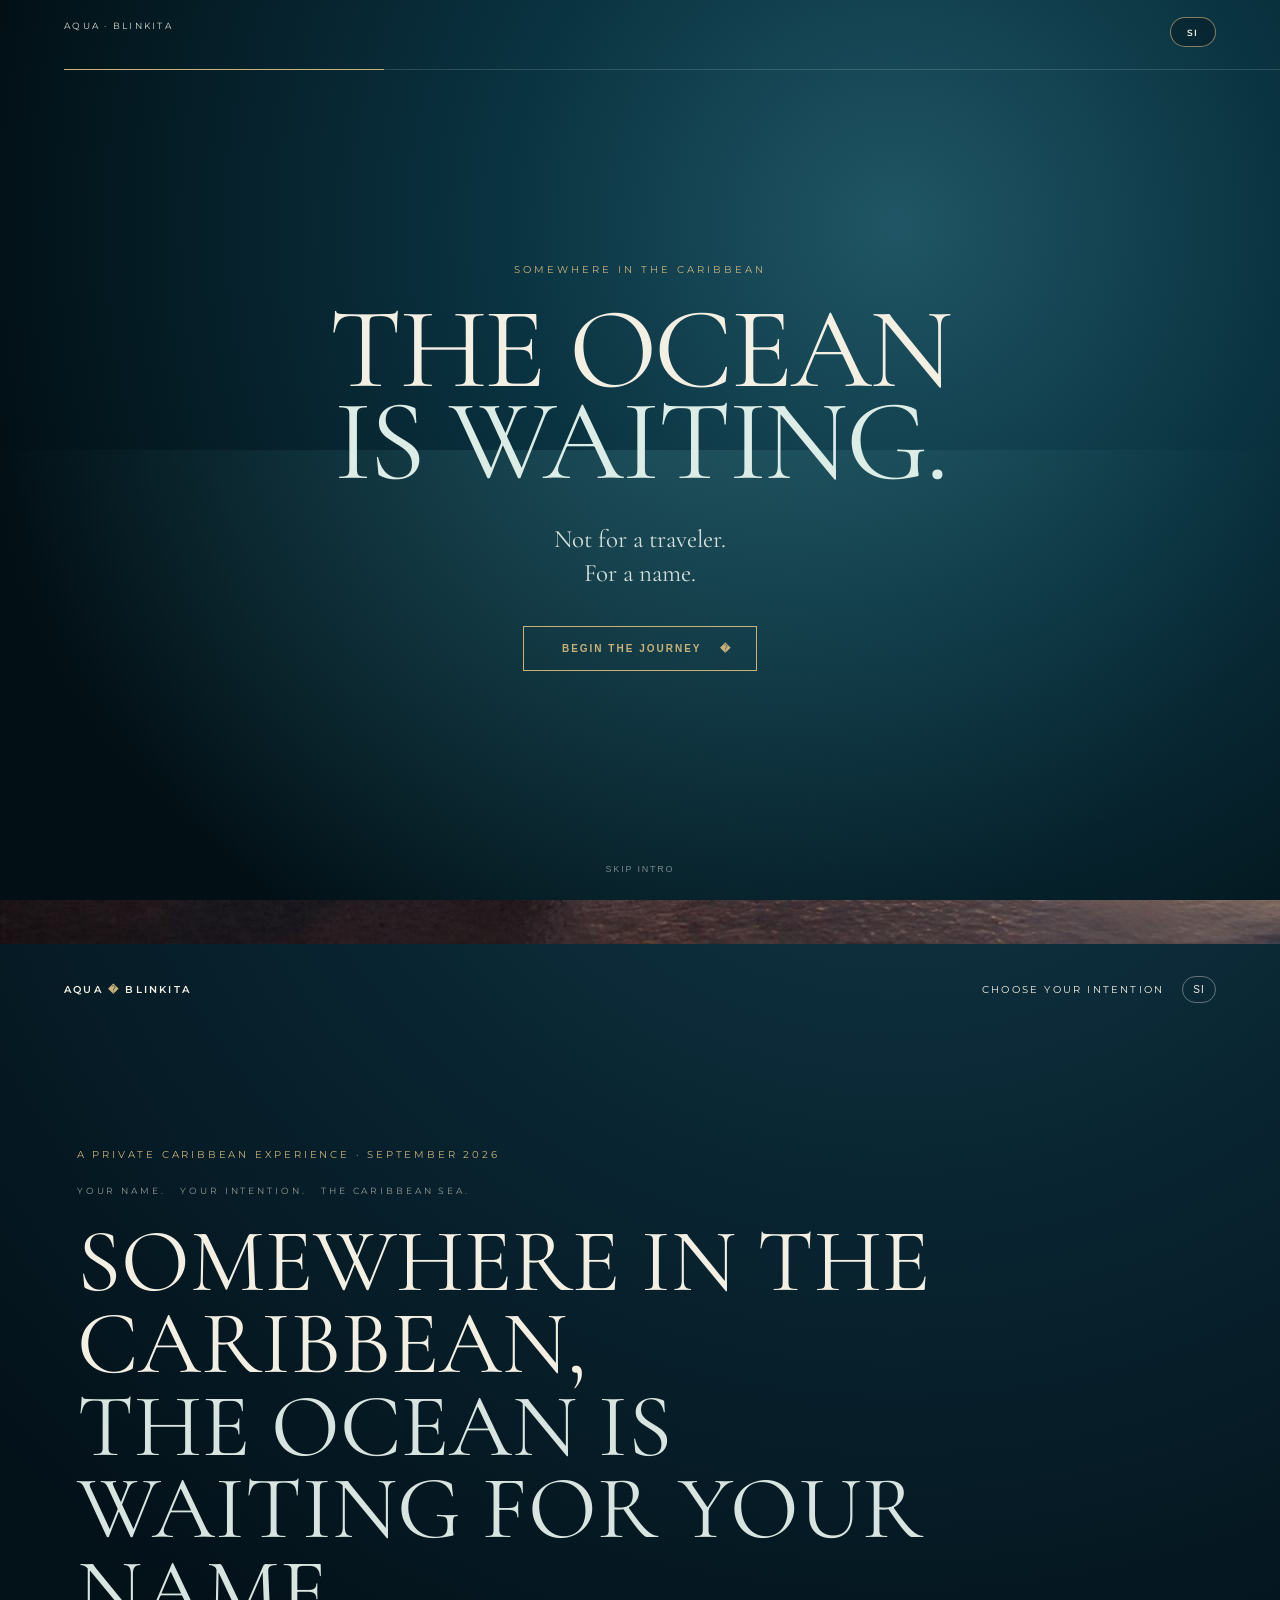
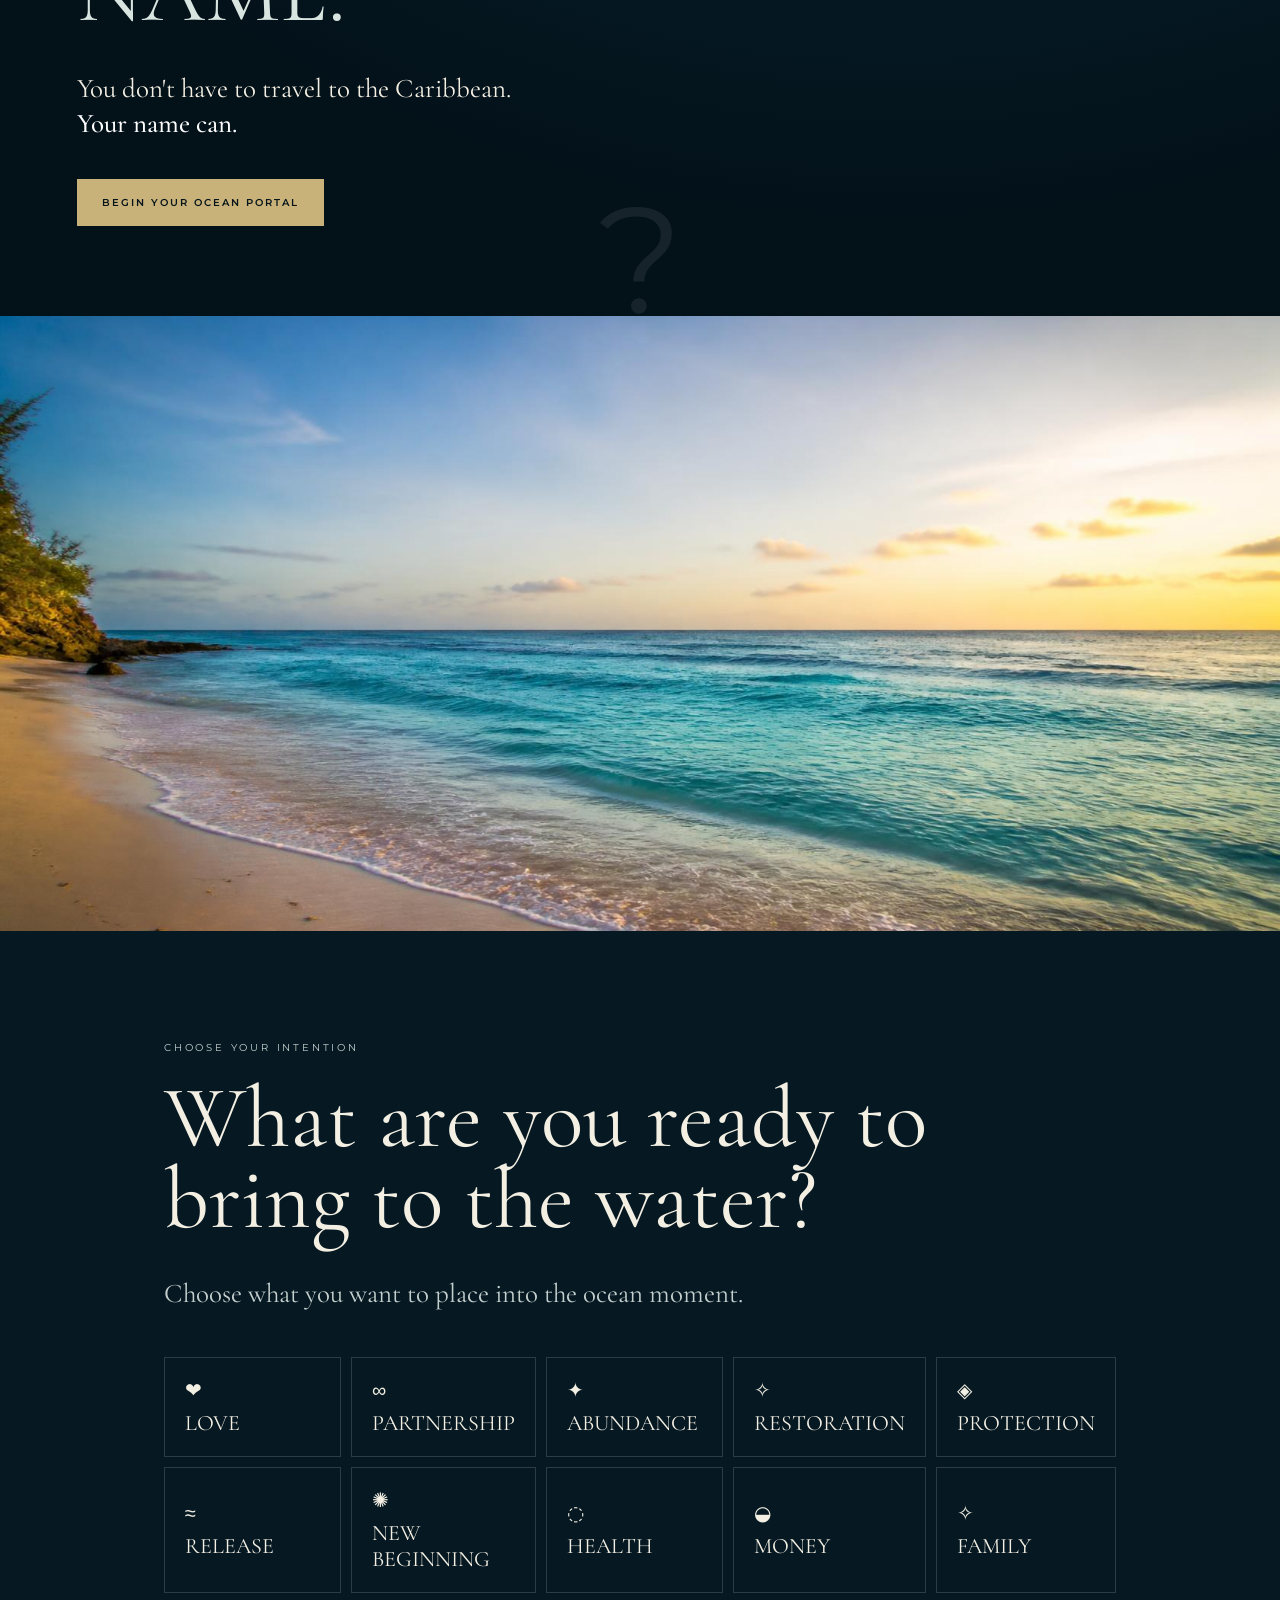
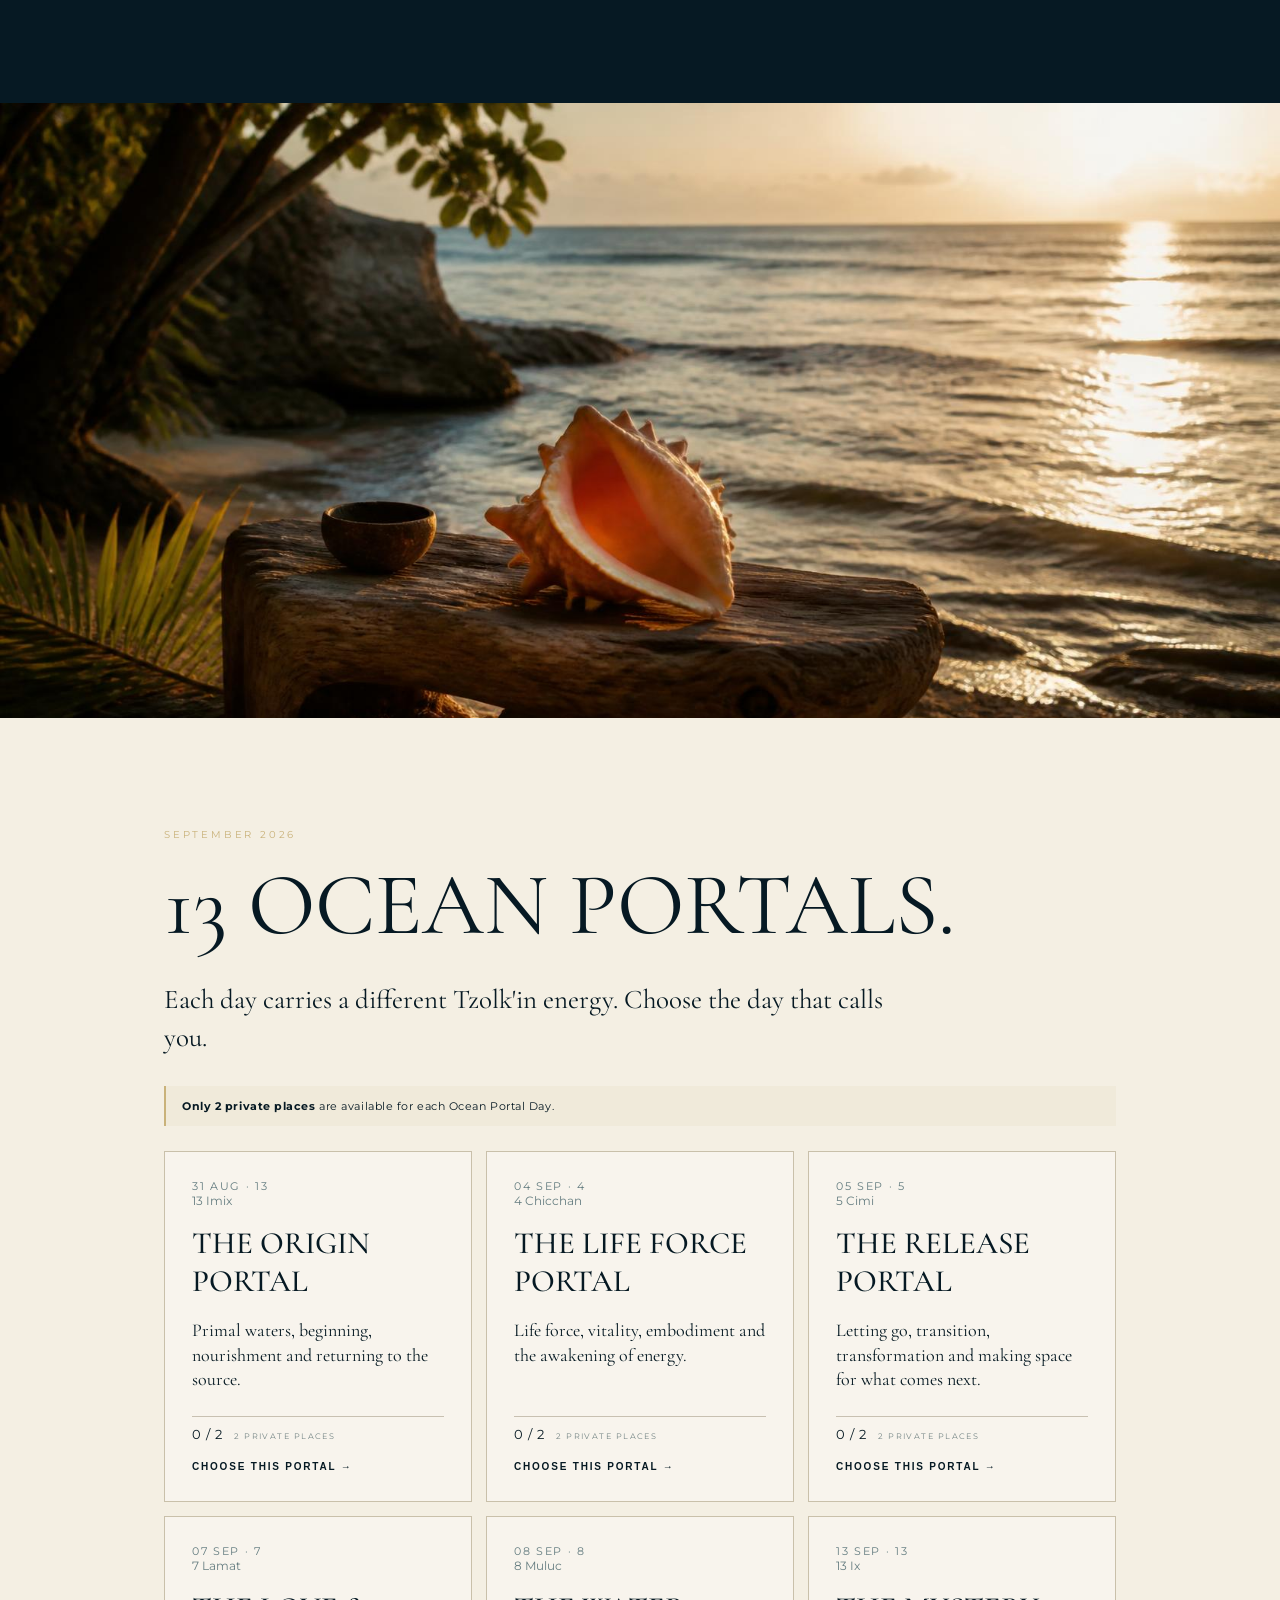
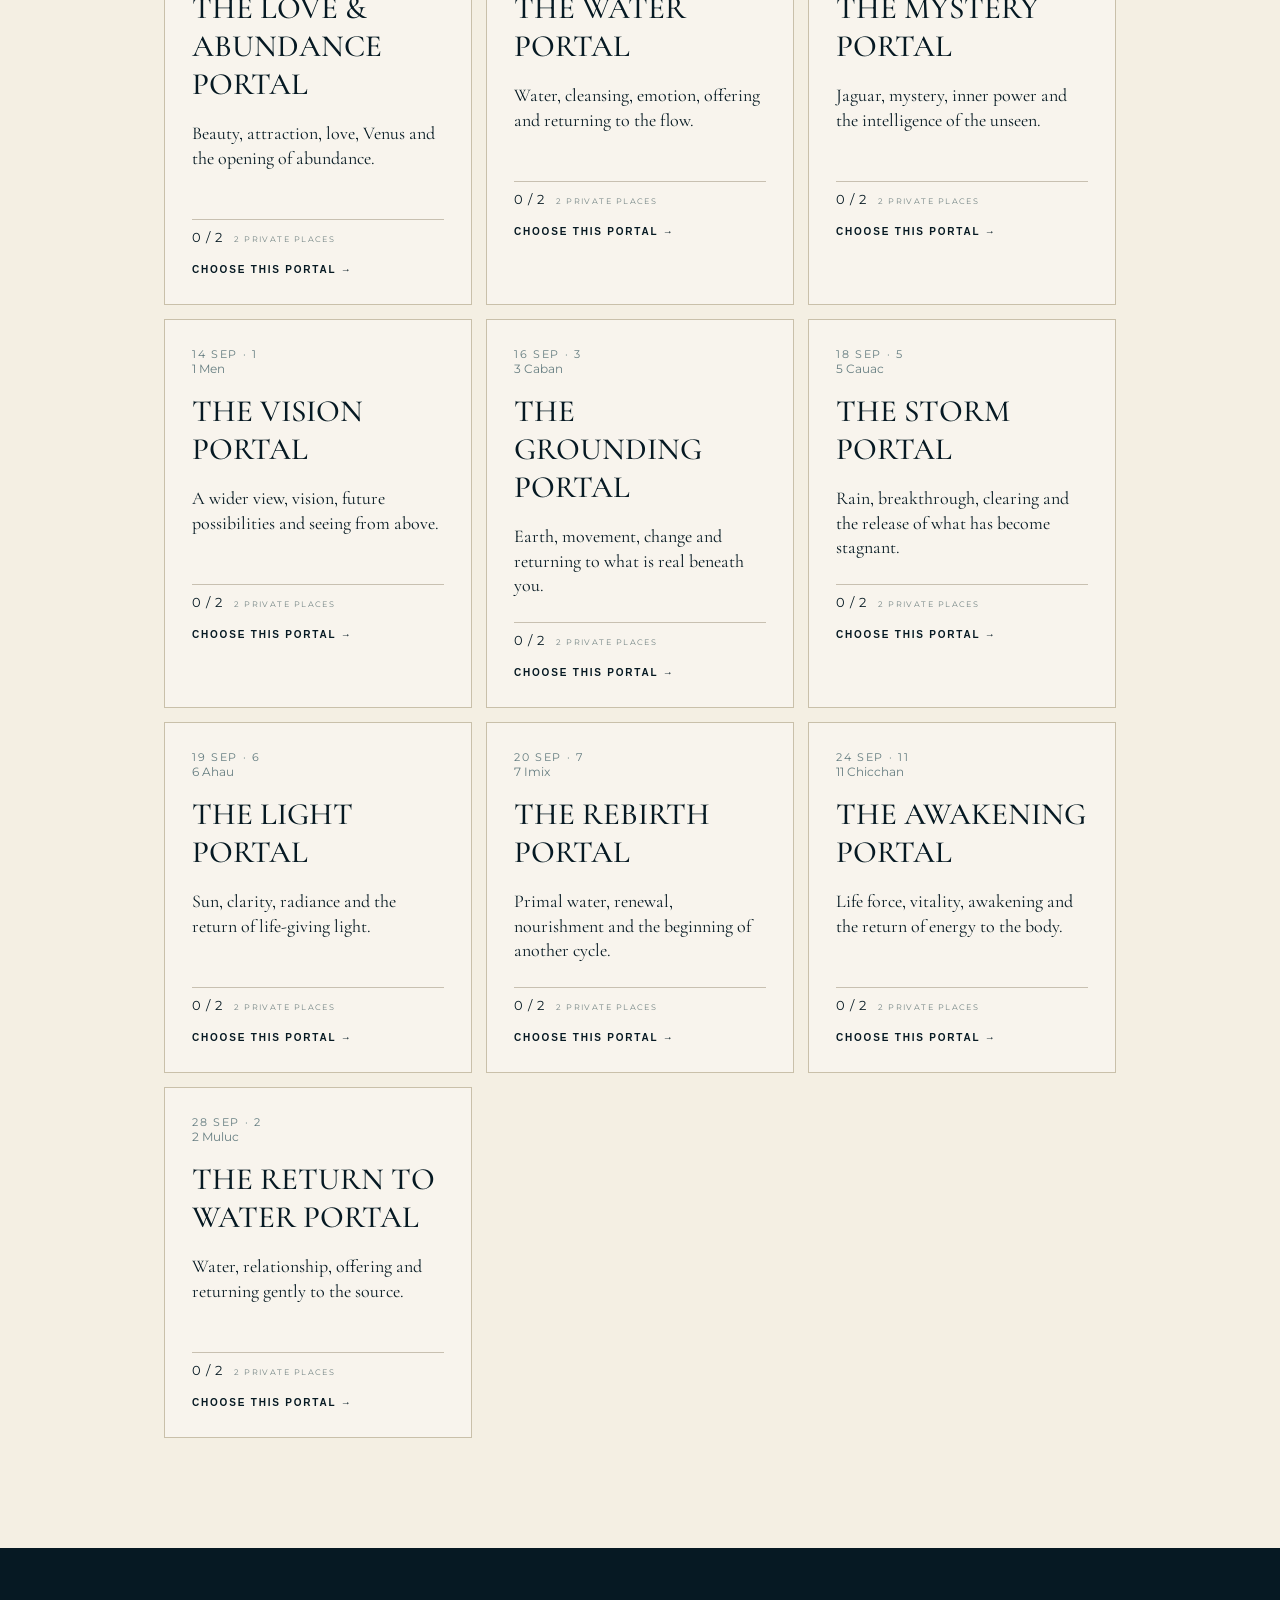
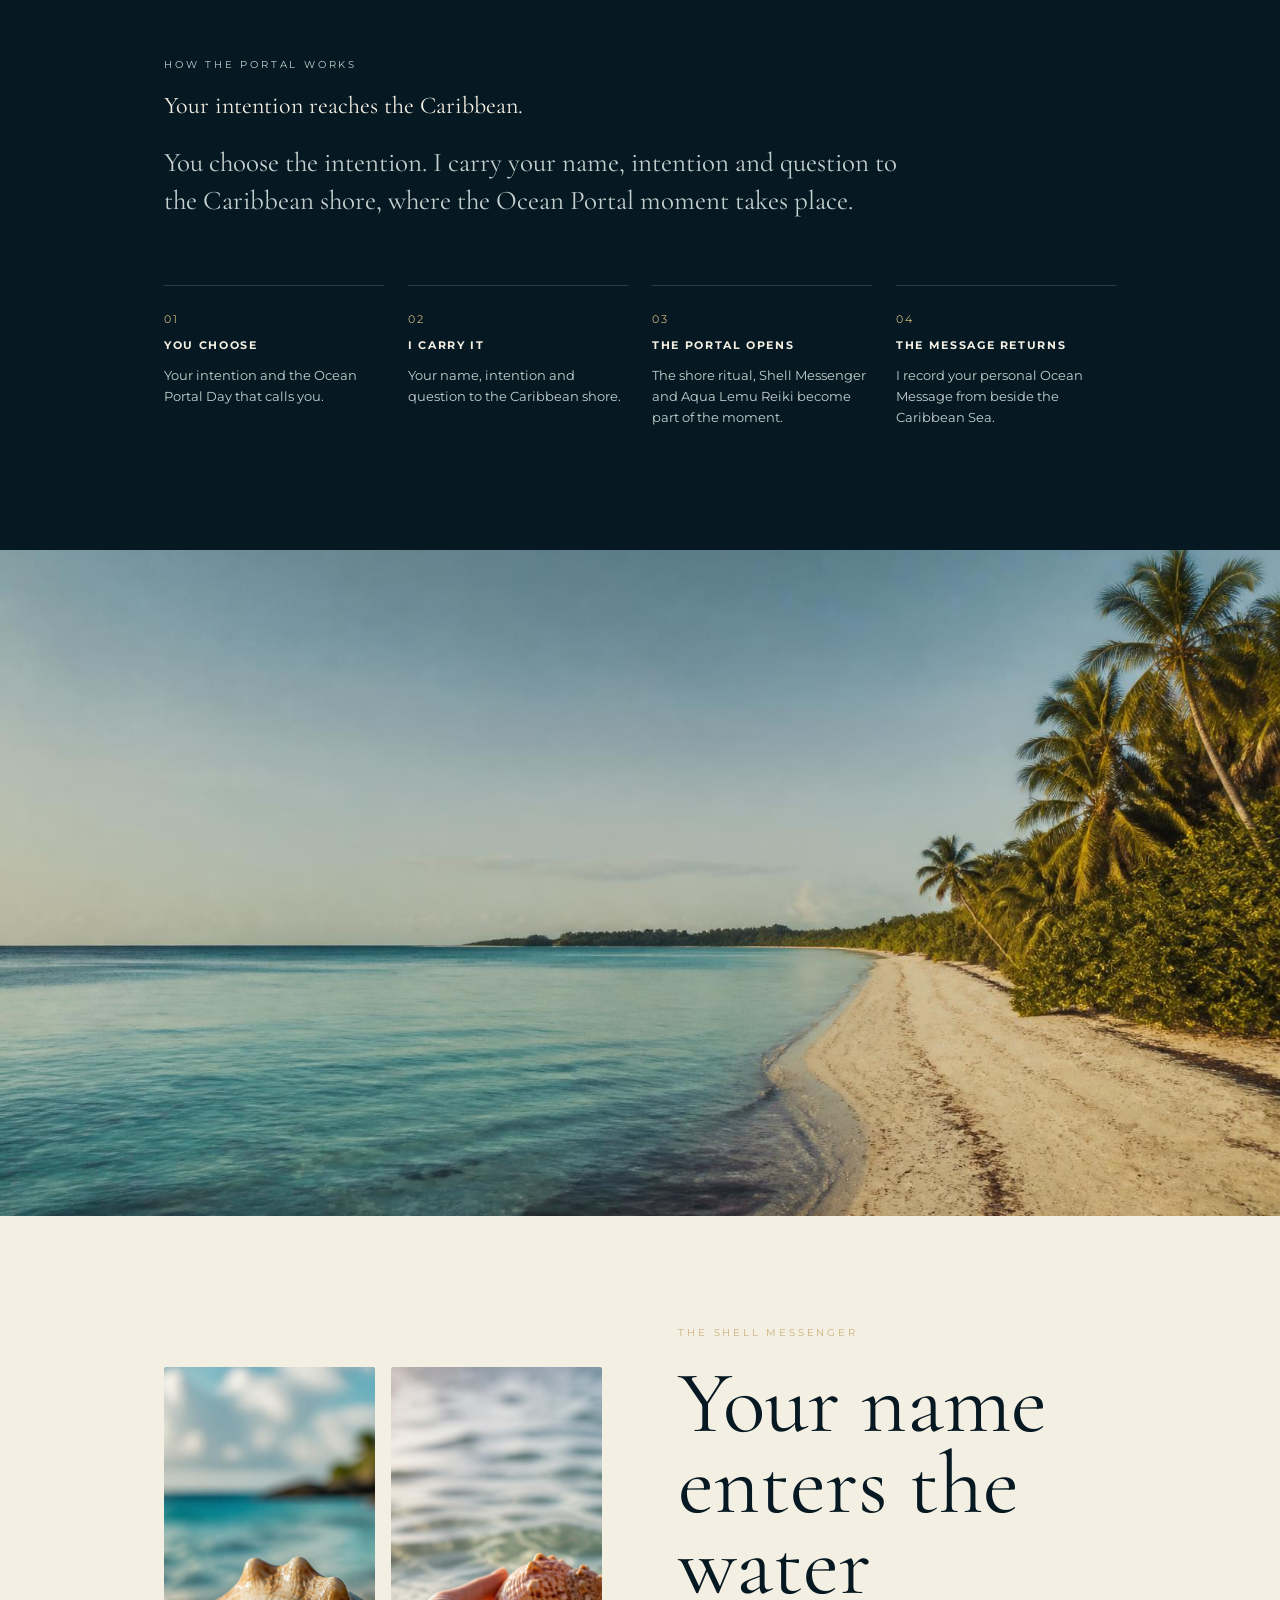
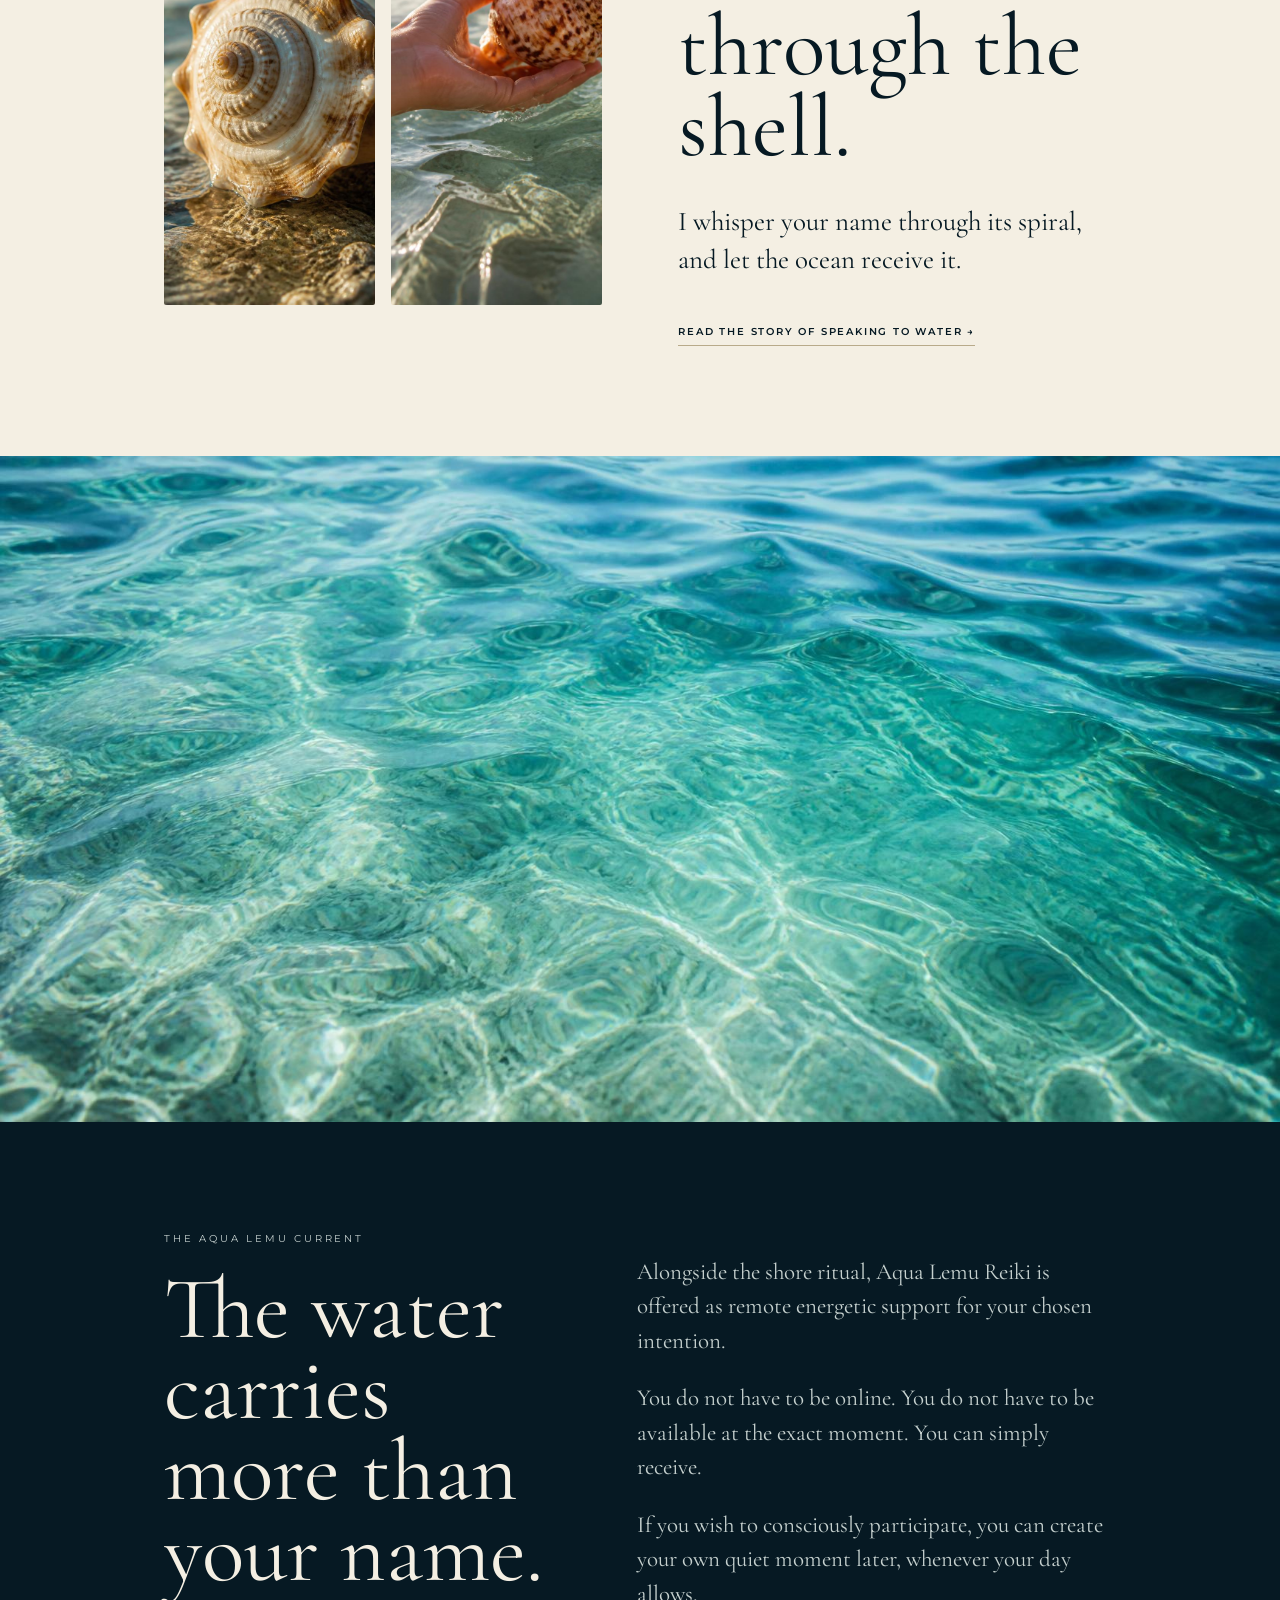
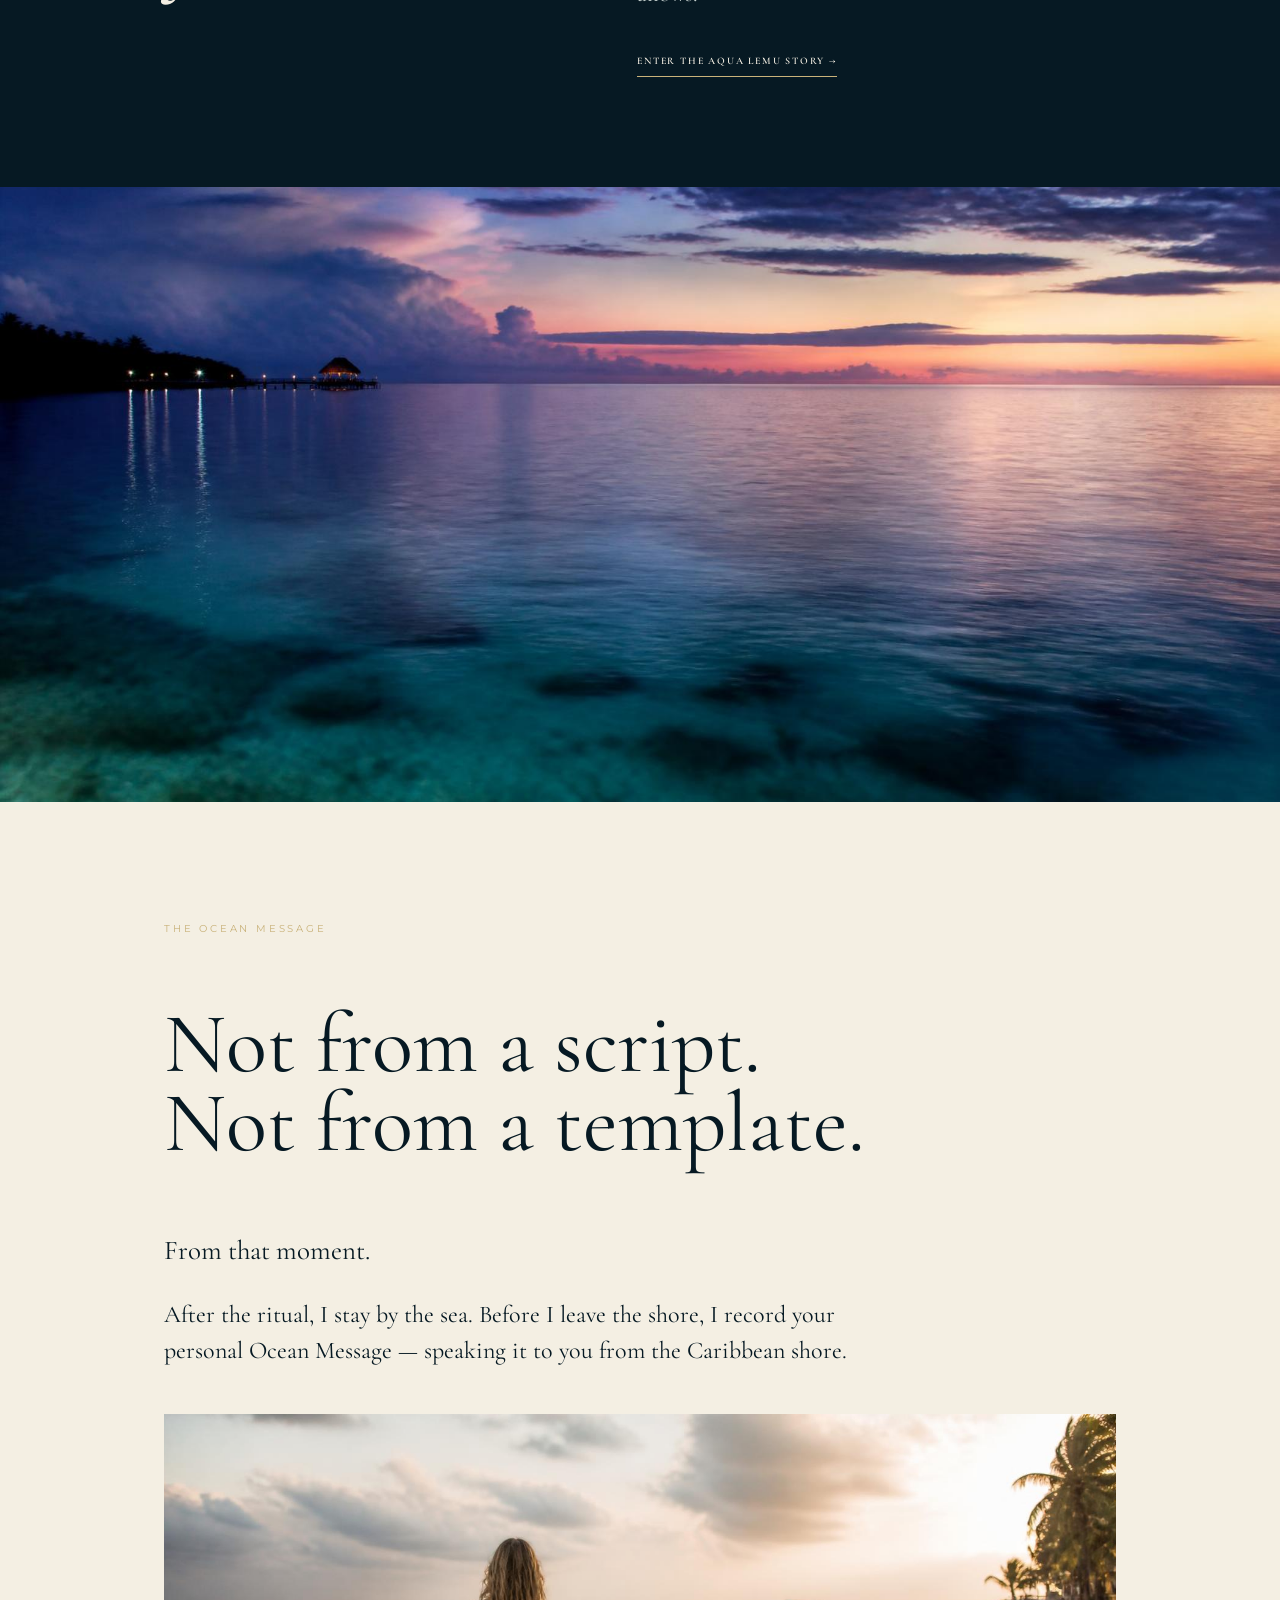
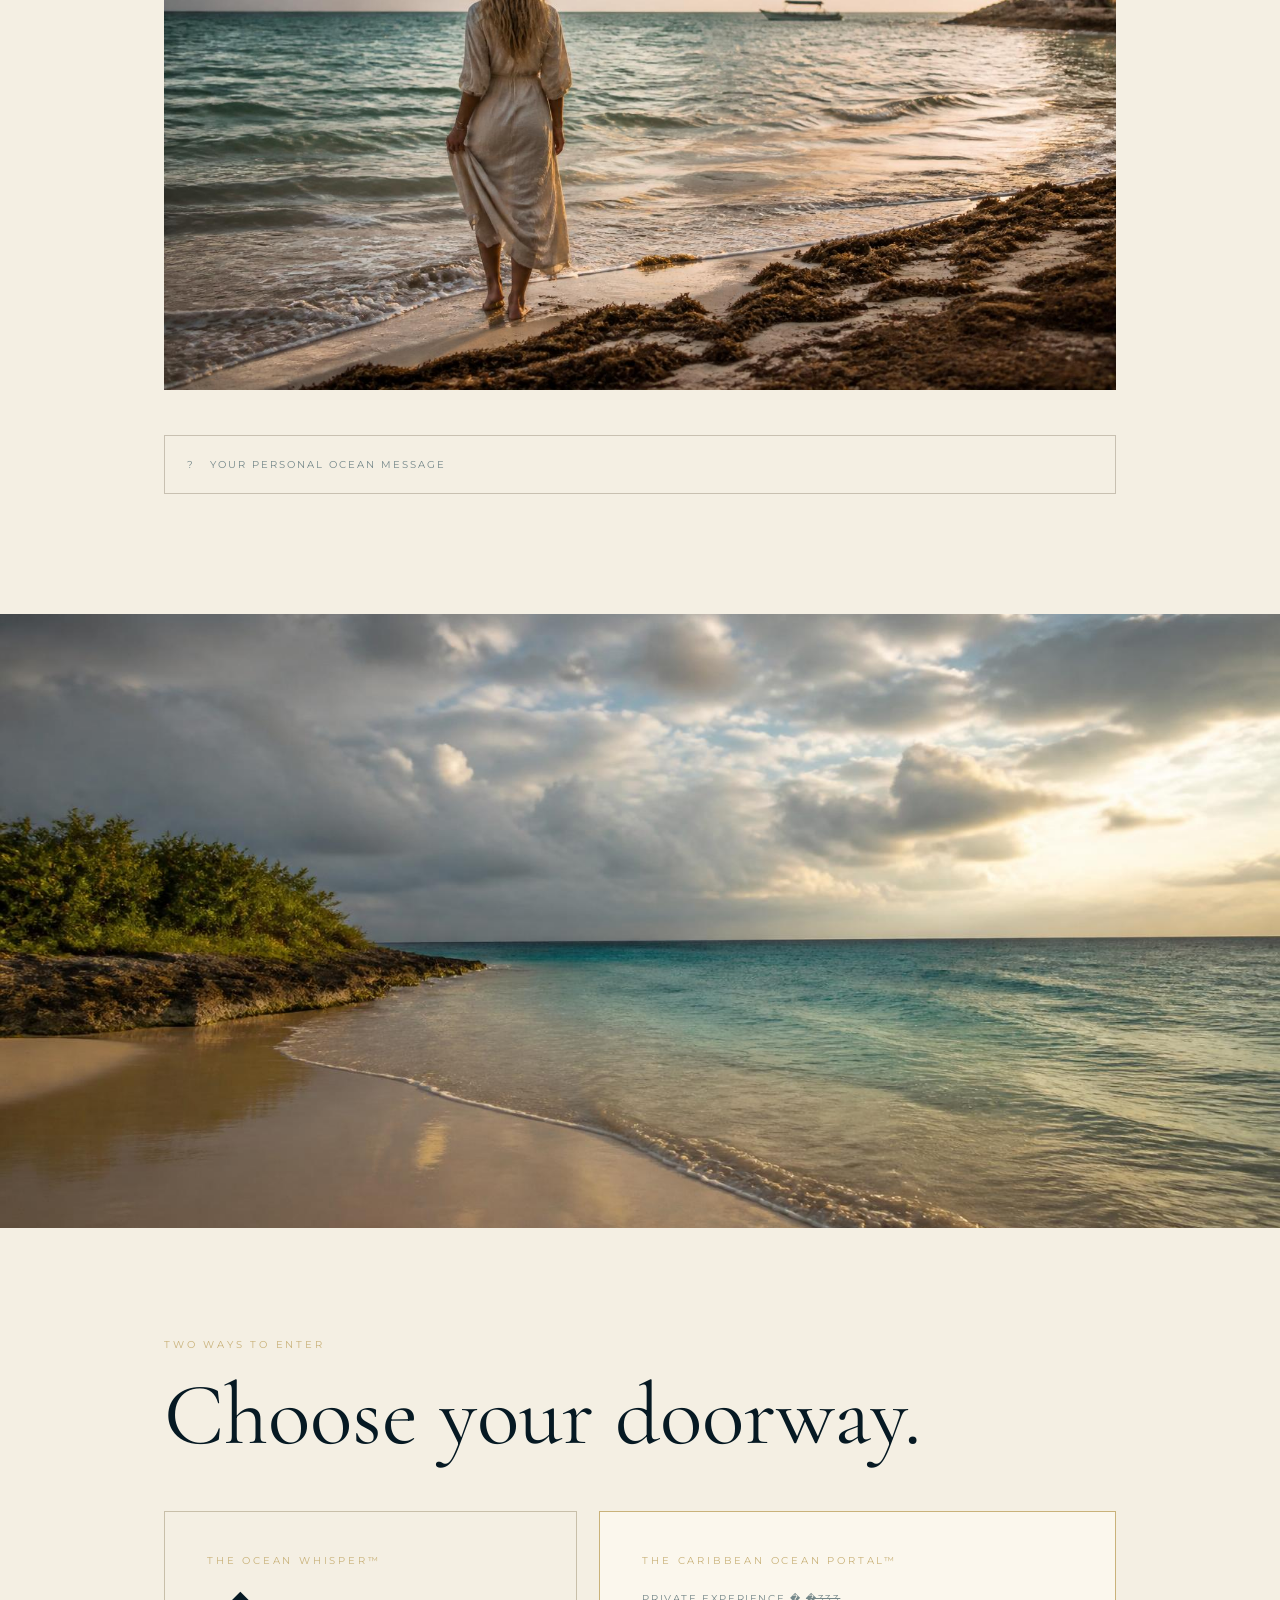
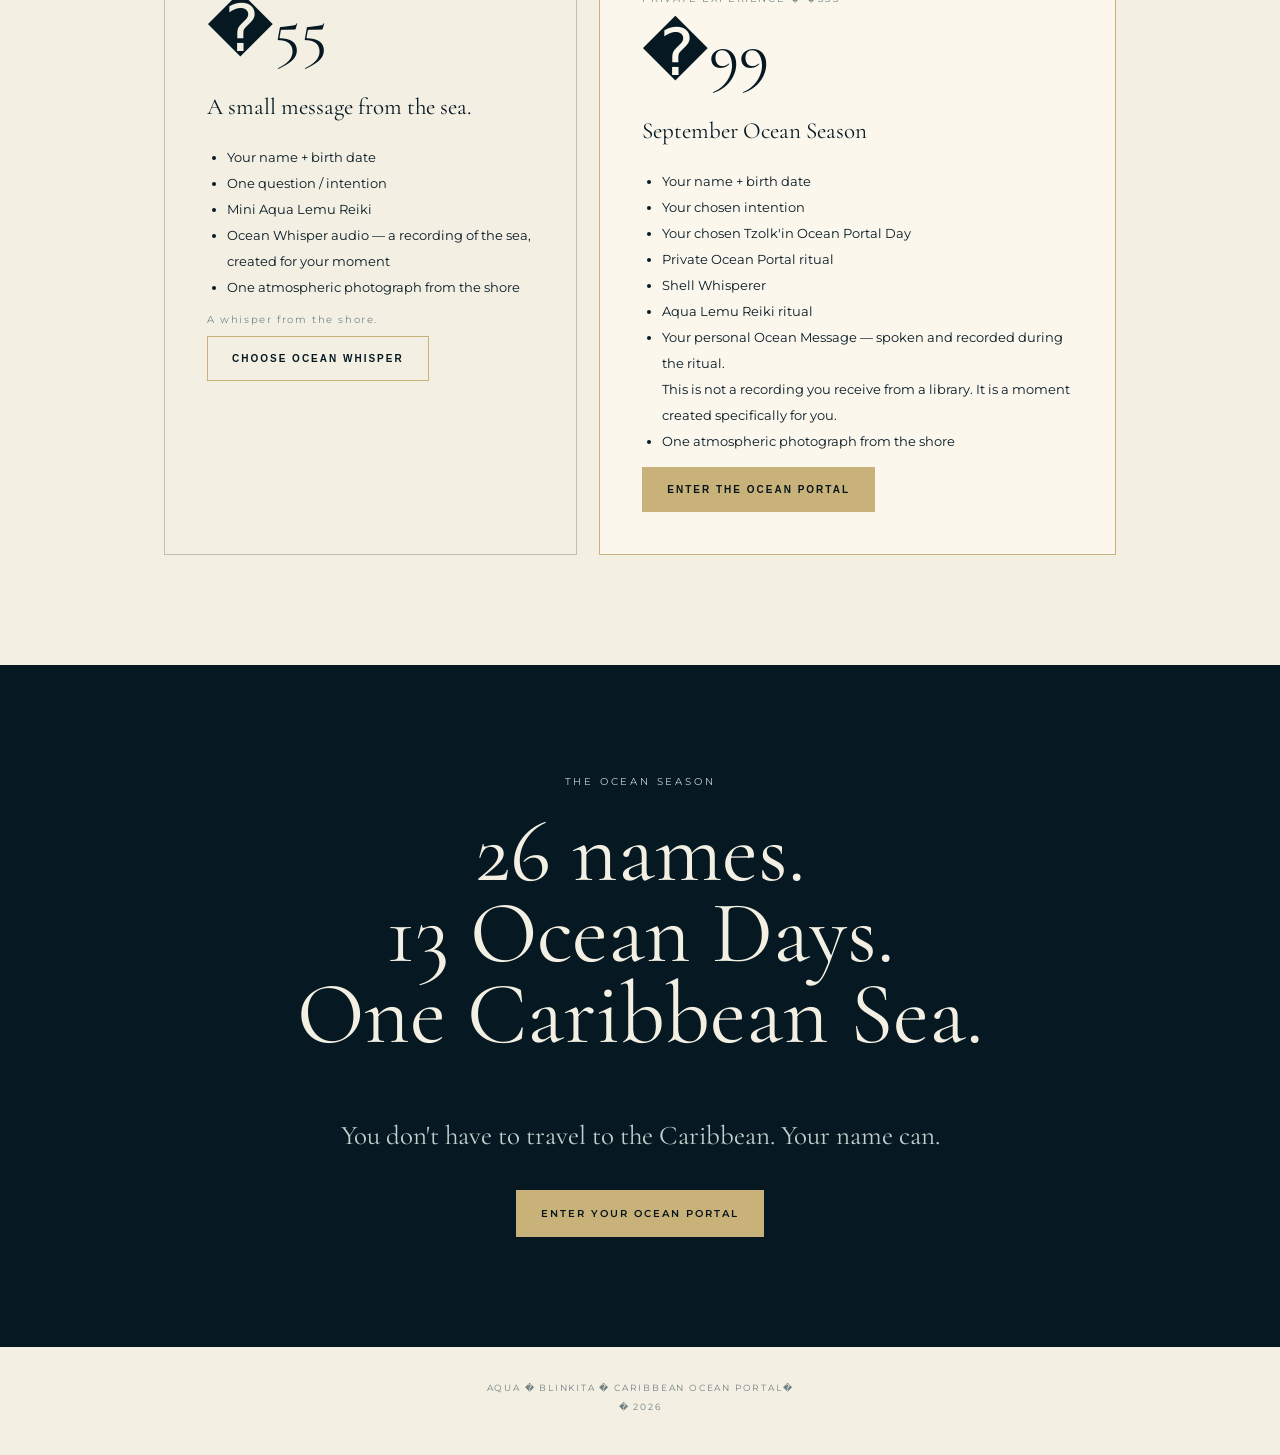
==== public/index.html @ 82232e55 "Fix Vercel static assets" ====
﻿<!doctype html>

<html lang="en">
<head>
<meta charset="utf-8">
<meta name="viewport" content="width=device-width,initial-scale=1">

<title>Caribbean Ocean Portal� � AQUA � BLINKITA</title>

<meta
name="description"
content="A private Caribbean Ocean Portal experience from the Caribbean shore."

>

<link rel="preconnect" href="https://fonts.googleapis.com">
<link rel="preconnect" href="https://fonts.gstatic.com" crossorigin>

<link
  href="https://fonts.googleapis.com/css2?family=Cormorant+Garamond:wght@400;500;600&family=Montserrat:wght@400;500;600&display=swap"
  rel="stylesheet"
>

<link rel="stylesheet" href="style.css">
</head>

<body>

<div class="noise"></div>

<!-- =========================================================
     4-SCREEN PORTAL THRESHOLD
========================================================= -->

<div
  id="threshold"
  class="threshold"
  aria-hidden="false"
>

  <div class="threshold-water"></div>

  <div class="threshold-top">


<span data-i18n="thresholdTop">
  AQUA � BLINKITA
</span>


  </div>

  <!-- LANGUAGE TOGGLE -->

<button
id="thresholdLangToggle"
class="threshold-lang-toggle"
type="button"
aria-label="Switch language"

>


SI


  </button>

  <!-- PROGRESS -->

  <div class="threshold-progress">
    <i></i>
  </div>

  <!-- THRESHOLD STAGE -->

  <main class="threshold-stage">


<!-- SCREEN 1 -->

<section
  class="threshold-slide active"
  data-slide="0"
>

  <p
    class="threshold-kicker"
    data-i18n="threshold1Kicker"
  >
    SOMEWHERE IN THE CARIBBEAN
  </p>

  <h1 data-i18n="threshold1Title">
    THE OCEAN<br>
    <em>IS WAITING.</em>
  </h1>

  <p data-i18n="threshold1Text">
    Not for a traveler.<br>
    For a name.
  </p>

  <button
    class="threshold-next"
    type="button"
  >
    <span data-i18n="threshold1Button">
      BEGIN THE JOURNEY
    </span>

    <span aria-hidden="true">�</span>
  </button>

</section>


<!-- SCREEN 2 -->

<section
  class="threshold-slide"
  data-slide="1"
>

  <p
    class="threshold-kicker"
    data-i18n="threshold2Kicker"
  >
    THE FIRST KEY
  </p>

  <h1 data-i18n="threshold2Title">
    YOUR<br>
    <em>NAME.</em>
  </h1>

  <p data-i18n="threshold2Text">
    Something as simple as a name<br>
    can become a message carried to water.
  </p>

  <label class="threshold-name">

    <span data-i18n="thresholdNameLabel">
      YOUR NAME
    </span>

    <input
      id="thresholdName"
      type="text"
      autocomplete="name"
      placeholder="Enter your name"
      data-i18n-placeholder="thresholdNamePlaceholder"
    >

  </label>

  <button
    class="threshold-next"
    type="button"
  >

    <span data-i18n="threshold2Button">
      CARRY IT TO THE SEA
    </span>

    <span aria-hidden="true">�</span>

  </button>

</section>


<!-- SCREEN 3 -->

<section
  class="threshold-slide"
  data-slide="2"
>

  <p
    class="threshold-kicker"
    data-i18n="threshold3Kicker"
  >
    THE SECOND KEY
  </p>

  <h1 data-i18n="threshold3Title">
    A SHELL.<br>
    <em>A BREATH.</em>
  </h1>

  <p data-i18n="threshold3Text">
    I whisper your name through the spiral,<br>
    then let the Caribbean receive it.
  </p>

  <div
    class="threshold-shell"
    aria-hidden="true"
  >
    �
  </div>

  <button
    class="threshold-next"
    type="button"
  >

    <span data-i18n="threshold3Button">
      OPEN THE WATER
    </span>

    <span aria-hidden="true">�</span>

  </button>

</section>


<!-- SCREEN 4 -->

<section
  class="threshold-slide"
  data-slide="3"
>

  <p
    class="threshold-kicker"
    data-i18n="threshold4Kicker"
  >
    THE THRESHOLD
  </p>

  <h1 data-i18n="threshold4Title">
    WHAT HAPPENS<br>
    WHEN A NAME<br>
    <em>ENTERS THE OCEAN?</em>
  </h1>

  <p data-i18n="threshold4Text">
    The ritual begins in the Caribbean.<br>
    The water has no borders.
  </p>

  <button
    id="enterPortal"
    class="threshold-enter"
    type="button"
  >

    <span data-i18n="threshold4Button">
      ENTER THE CARIBBEAN OCEAN PORTAL�
    </span>

  </button>

</section>


  </main>

  <!-- BACK -->

<button
id="thresholdBack"
class="threshold-back"
type="button"

>


<span data-i18n="thresholdBack">
  �� BACK
</span>


  </button>

  <!-- SKIP INTRO -->

  <div
    class="threshold-skip"
    style="
      position:absolute;
      left:0;
      right:0;
      bottom:24px;
      z-index:9999;
      pointer-events:auto;
      text-align:center;
    "
  >


<button
  id="skipThreshold"
  type="button"
  data-action="skip-intro"
  style="
    position:relative;
    z-index:10000;
    pointer-events:auto;
    cursor:pointer;
  "
>

  <span data-i18n="thresholdSkip">
    SKIP INTRO
  </span>

</button>


  </div>

</div>

<!-- =========================================================
     HERO
========================================================= -->

<header class="hero" id="home">

  <div class="hero-image">


<img
  src="images/0-final-atmospheric1.jpg"
  alt="Caribbean ocean shoreline"
>


  </div>

  <nav>


<div class="brand">
  AQUA <span>�</span> BLINKITA
</div>

<div class="nav-actions">

  <a
    href="#intention"
    data-i18n="navChoose"
  >
    CHOOSE YOUR INTENTION
  </a>

  <button
    id="langToggle"
    class="lang-toggle"
    type="button"
    aria-label="Switch language"
  >
    SI
  </button>

</div>


  </nav>

  <div class="hero-inner">


<p
  class="eyebrow"
  data-i18n="heroEyebrow"
>
  A PRIVATE CARIBBEAN EXPERIENCE � SEPTEMBER 2026
</p>

<p
  class="micro-intro"
  data-i18n="heroMicro"
>
  YOUR NAME. &nbsp; YOUR INTENTION. &nbsp; THE CARIBBEAN SEA.
</p>

<h1 data-i18n="heroTitle">
  SOMEWHERE IN THE CARIBBEAN,
  <br>
  <em>THE OCEAN IS WAITING FOR YOUR NAME.</em>
</h1>

<p
  class="hero-sub"
  data-i18n="heroSub"
>
  You don't have to travel to the Caribbean.
  <br>
  <strong>Your name can.</strong>
</p>

<a
  class="button"
  href="#intention"
  data-i18n="heroButton"
>
  BEGIN YOUR OCEAN PORTAL
</a>


  </div>

  <div class="wave">?</div>

</header>

<!-- =========================================================
     CHOOSE INTENTION
========================================================= -->

<div class="section-image full-image">

<img
src="images/1-caribbeanshorline.jpg"
alt="Caribbean shoreline"

>

</div>

<section
  id="intention"
  class="choice section-dark"
>

  <div class="section-narrow">


<p
  class="eyebrow"
  data-i18n="intentionEyebrow"
>
  CHOOSE YOUR INTENTION
</p>

<h2 data-i18n="intentionTitle">
  What are you ready to bring to the water?
</h2>

<p
  class="lead"
  data-i18n="intentionLead"
>
  Choose what you want to place into the ocean moment.
</p>

<div
  class="intent-grid"
  id="intentGrid"
></div>

<div
  id="intentionConfirmation"
  class="intention-confirmation"
  hidden
></div>


  </div>

</section>

<!-- =========================================================
     OCEAN PORTAL DAYS
========================================================= -->

<div class="section-image full-image">

<img
src="images/2-caribbeanshorline.jpg"
alt="Caribbean shoreline"

>

</div>

<section
  id="portals"
  class="portals section-narrow"
>

  <p
    class="eyebrow"
    data-i18n="portalEyebrow"
  >
    SEPTEMBER 2026
  </p>

  <h2 data-i18n="portalTitle">
    13 OCEAN PORTALS.
  </h2>

  <p
    class="lead"
    data-i18n="portalLead"
  >
    Each day carries a different Tzolk'in energy.
    Choose the day that calls you.
  </p>

  <div class="capacity-note">


<strong data-i18n="capacityStrong">
  Only 2 private places
</strong>

<span data-i18n="capacityText">
  are available for each Ocean Portal Day.
</span>


  </div>

  <div
    id="portalGrid"
    class="portal-grid"
  ></div>

</section>

<!-- =========================================================
     HOW IT WORKS
========================================================= -->

<section class="experience section-dark">

  <div class="section-narrow">


<p
  class="eyebrow"
  data-i18n="howEyebrow"
>
  HOW THE PORTAL WORKS
</p>

<h2 data-i18n="howTitle">
  You stay where you are.
  I go to the Caribbean.
</h2>

<p
  class="lead"
  data-i18n="howLead"
>
  Your name, intention and question become part of a
  private moment beside the Caribbean Sea.
</p>

<div class="steps">

  <div>
    <span>01</span>

    <h3 data-i18n="step1Title">
      YOU CHOOSE
    </h3>

    <p data-i18n="step1Text">
      Your intention and the Ocean Portal Day that calls you.
    </p>
  </div>


  <div>
    <span>02</span>

    <h3 data-i18n="step2Title">
      I CARRY
    </h3>

    <p data-i18n="step2Text">
      Your name, intention and question to the Caribbean shore.
    </p>
  </div>


  <div>
    <span>03</span>

    <h3 data-i18n="step3Title">
      THE PORTAL OPENS
    </h3>

    <p data-i18n="step3Text">
      The shore ritual, Shell Messenger and Aqua Lemu Reiki
      become part of the moment.
    </p>
  </div>


  <div>
    <span>04</span>

    <h3 data-i18n="step4Title">
      THE MESSAGE RETURNS
    </h3>

    <p data-i18n="step4Text">
      I record your personal Ocean Message from the Caribbean shore.
    </p>
  </div>

</div>


  </div>

</section>

<!-- CINEMATIC TRANSITION -->

<div class="section-image cinematic-image">

<img
src="images/5-caribbean-shoreline.jpg"
alt="Caribbean shoreline"

>

</div>

<!-- =========================================================
     SHELL
========================================================= -->

<section class="shell section-narrow">

  <div class="shell-gallery">


<img
  src="images/3-shell-messenger.jpg"
  alt="Shell Messenger by the Caribbean sea"
>

<img
  src="images/4-hand-shell-water.jpg"
  alt="Shell held beside Caribbean water"
>


  </div>

  <div>


<p
  class="eyebrow"
  data-i18n="shellEyebrow"
>
  THE SHELL MESSENGER
</p>

<h2 data-i18n="shellTitle">
  Your name enters the water through the shell.
</h2>

<p
  class="lead"
  data-i18n="shellLead"
>
  I whisper your name through its spiral,
  and let the ocean receive it.
</p>

<a
  href="water.html"
  class="story-link"
  data-i18n="readWater"
>
  READ THE STORY OF SPEAKING TO WATER �
</a>


  </div>

</section>

<!-- WATER CLOSE-UP -->

<div class="section-image cinematic-image">

<img
src="images/6-water-close-up.jpg"
alt="Caribbean water close-up"

>

</div>

<!-- =========================================================
     AQUA LEMU
========================================================= -->



<section class="aqua-lemu section-dark">

  <div class="section-narrow aqua-layout">


<div>

  <p
    class="eyebrow"
    data-i18n="aquaEyebrow"
  >
    THE AQUA LEMU CURRENT
  </p>

  <h2 data-i18n="aquaTitle">
    The water carries more than your name.
  </h2>

</div>

<div class="prose">

  <p data-i18n="aquaText1">
    Alongside the shore ritual, Aqua Lemu Reiki is offered
    as remote energetic support for your chosen intention.
  </p>

  <p data-i18n="aquaText2">
    You do not have to be online. You do not have to be
    available at the exact moment. You can simply receive.
  </p>

  <p data-i18n="aquaText3">
    If you wish to consciously participate, you can create
    your own quiet moment later, whenever your day allows.
  </p>

  <a
    href="aqua-lemu.html"
    class="story-link light"
    data-i18n="readAqua"
  >
    ENTER THE AQUA LEMU STORY �
  </a>

</div>


  </div>

</section>

<!-- =========================================================
     MESSAGE
========================================================= -->

<!-- AQUA LEMU IMAGE -->

<div class="section-image full-image">

<img
src="images/7-aqua-lemu.jpg"
alt="Aqua Lemu by the Caribbean sea"
>

</div>
<section class="message section-narrow">

  <p
    class="eyebrow"
    data-i18n="messageEyebrow"
  >
    THE OCEAN MESSAGE
  </p>

  <h2 data-i18n="messageTitle">
    Not from a script.
    <br>
    Not from a template.
  </h2>

  <p
    class="lead"
    data-i18n="messageLead"
  >
    From that moment.
  </p>

  <p
    class="message-text"
    data-i18n="messageText"
  >
    After the ritual, I stay by the sea. Before I leave the shore,
    I record your personal Ocean Message � speaking it to you
    from the Caribbean shore.
  </p>

  <div class="message-image">


<img
  src="images/8-ocean-message.jpg"
  alt="Caribbean ocean message"
>


  </div>

  <div class="audio-placeholder">


? &nbsp;

<span data-i18n="audioLabel">
  YOUR PERSONAL OCEAN MESSAGE
</span>


  </div>

</section>

<!-- =========================================================
     OFFERS
========================================================= -->

<div class="section-image full-image">

<img
src="images/9-september-season.jpg"
alt="September Caribbean ocean season"

>

</div>

<section class="offers section-narrow">

  <p
    class="eyebrow"
    data-i18n="offersEyebrow"
  >
    TWO WAYS TO ENTER
  </p>

  <h2 data-i18n="offersTitle">
    Choose your doorway.
  </h2>

  <div class="offer-grid">


<!-- WHISPER -->

<article class="offer whisper">

  <p
    class="eyebrow"
    data-i18n="whisperEyebrow"
  >
    THE OCEAN WHISPER�
  </p>

  <h3>�55</h3>

  <p
    class="tag"
    data-i18n="whisperTag"
  >
    A small message from the sea.
  </p>

  <ul>

    <li data-i18n="whisper1">
      Your name + birth date
    </li>

    <li data-i18n="whisper2">
      One question / intention
    </li>

    <li data-i18n="whisper3">
      Mini Aqua Lemu Reiki
    </li>

    <li data-i18n="whisper4">
      Ocean Whisper audio
    </li>

    <li data-i18n="whisper5">
      One photograph from the shore
    </li>

  </ul>

  <p
    class="muted"
    data-i18n="whisperMuted"
  >
    A whisper from the shore.
  </p>

  <button
    class="button secondary"
    data-offer="whisper"
    type="button"
    data-i18n="whisperButton"
  >
    CHOOSE OCEAN WHISPER
  </button>

</article>


<!-- PORTAL -->

<article class="offer portal">

  <p
    class="eyebrow"
    data-i18n="portalOfferEyebrow"
  >
    THE CARIBBEAN OCEAN PORTAL�
  </p>

  <div
    class="regular"
    data-i18n="portalOfferRegularLabel"
  >
    PRIVATE EXPERIENCE � <s data-i18n="portalOfferRegularPrice">�333</s>
  </div>

  <h3>�99</h3>

  <p
    class="tag"
    data-i18n="portalOfferTag"
  >
    September Ocean Season
  </p>

  <ul>

    <li data-i18n="portal1">
      Your name + birth date
    </li>

    <li data-i18n="portal2">
      Your chosen intention
    </li>

    <li data-i18n="portal3">
      Your chosen Tzolk'in Ocean Portal Day
    </li>

    <li data-i18n="portal4">
      Private Ocean Portal ritual
    </li>

    <li data-i18n="portal5">
      Shell Messenger
    </li>

    <li data-i18n="portal6">
      Aqua Lemu Reiki ritual
    </li>

    <li data-i18n="portal7">
      Personal Ocean Message recorded beside the sea
    </li>

    <li data-i18n="portal8">
      Photograph from the shore
    </li>

  </ul>

  <button
    class="button"
    data-offer="portal"
    type="button"
    data-i18n="portalButton"
  >
    ENTER THE OCEAN PORTAL
  </button>

</article>


  </div>

</section>

<!-- =========================================================
     FINAL
========================================================= -->

<section class="final section-dark">

  <div class="section-narrow">


<p
  class="eyebrow"
  data-i18n="finalEyebrow"
>
  THE OCEAN SEASON
</p>

<h2 data-i18n="finalTitle">
  26 names.
  <br>
  13 Ocean Days.
  <br>
  One Caribbean Sea.
</h2>

<p
  class="lead"
  data-i18n="finalLead"
>
  You don't have to travel to the Caribbean.
  Your name can.
</p>

<a
  class="button"
  href="#intention"
  data-i18n="finalButton"
>
  ENTER YOUR OCEAN PORTAL
</a>


  </div>

</section>

<!-- =========================================================
     BOOKING MODAL
========================================================= -->

<div
  id="modal"
  class="modal"
  aria-hidden="true"
>

  <div class="modal-card">


<button
  class="close"
  id="close"
  type="button"
  aria-label="Close"
>
  �
</button>

<p
  class="eyebrow"
  data-i18n="entryEyebrow"
>
  YOUR OCEAN ENTRY
</p>

<h2 id="modalTitle">
  Caribbean Ocean Portal�
</h2>

<p id="modalIntro"></p>

<div
  id="selectedPortal"
  class="selected-portal"
  hidden
></div>

<form id="bookingForm">

  <label>

    <span data-i18n="nameLabel">
      Name
    </span>

    <input
      name="name"
      required
    >

  </label>


  <label>

    <span data-i18n="emailLabel">
      Email
    </span>

    <input
      type="email"
      name="email"
      required
    >

  </label>


  <label>

    <span data-i18n="birthLabel">
      Birth date
    </span>

    <input
      type="date"
      name="birthDate"
      required
    >

  </label>


  <label>

    <span data-i18n="intentionLabel">
      Intention
    </span>

    <select
      name="intention"
      id="intentionSelect"
      required
    ></select>

  </label>


  <label id="dayWrap">

    <span data-i18n="dayLabel">
      Ocean Portal Day
    </span>

    <select
      name="oceanDay"
      id="daySelect"
    ></select>

  </label>


  <label>

    <span data-i18n="questionLabel">
      Question / message
    </span>

    <textarea
      name="question"
      rows="4"
    ></textarea>

    <small
      class="question-hint"
      data-i18n="questionHint"
    >
      The more open and precise your question,
      the more space it creates for reflection and listening.
    </small>

  </label>


  <div class="payment-choice">

    <button
      class="button"
      type="submit"
      data-i18n="paypalButton"
    >
      CONTINUE TO PAYPAL
    </button>

    <button
      class="button secondary"
      type="button"
      id="bankButton"
      data-i18n="bankButton"
    >
      RESERVE BY BANK TRANSFER
    </button>

  </div>


  <div
    id="bankDetails"
    class="bank-details"
    hidden
  ></div>


  <p
    class="form-note"
    data-i18n="holdNote"
  >
    Your place is counted only when you confirm your reservation
    by clicking a payment or reservation button.
  </p>

</form>


  </div>

</div>

<!-- =========================================================
     FOOTER
========================================================= -->

<footer>

AQUA � BLINKITA � CARIBBEAN OCEAN PORTAL�

  <br>

<span>� 2026</span>

</footer>

<!-- =========================================================
     SCRIPTS
========================================================= -->

<script src="data/ocean-days.js"></script>

<script src="app.js"></script>

<!-- =========================================================
     THRESHOLD SAFETY HANDLER
========================================================= -->

<script>

(function(){

  function ready(){

    const threshold =
      document.getElementById('threshold');

    const skip =
      document.getElementById('skipThreshold');

    const language =
      document.getElementById('thresholdLangToggle');


    if(skip && threshold){

      skip.onclick = function(){

        threshold.classList.add('leaving');

        threshold.setAttribute(
          'aria-hidden',
          'true'
        );

        document.body.classList.remove(
          'portal-lock'
        );

        setTimeout(function(){

          threshold.style.display =
            'none';

        }, 850);

      };

    }


    if(language){

      language.setAttribute(
        'aria-label',
        'Switch between English and Slovenian'
      );

    }

  }


  if(
    document.readyState === 'loading'
  ){

    document.addEventListener(
      'DOMContentLoaded',
      ready,
      {
        once:true
      }
    );

  }else{

    ready();

  }

})();

</script>

</body>
</html>
---- public/style.css ----
:root{
  --navy:#061923;
  --deep:#031119;
  --ivory:#f4efe3;
  --muted:#b7c2c1;
  --gold:#c9b27a;
  --sea:#5ca5a8;
  --foam:#dcece6;
  --line:rgba(244,239,227,.16);
}

*{
  box-sizing:border-box;
}

html{
  scroll-behavior:smooth;
}

body{
  margin:0;
  background:var(--ivory);
  color:var(--navy);
  font-family:Montserrat,Arial,sans-serif;
}

body.portal-lock{
  overflow:hidden;
}

.noise{
  position:fixed;
  inset:0;
  pointer-events:none;
  opacity:.025;
  background-image:url("data:image/svg+xml,%3Csvg viewBox='0 0 120 120' xmlns='http://www.w3.org/2000/svg'%3E%3Cfilter id='n'%3E%3CfeTurbulence type='fractalNoise' baseFrequency='.8' numOctaves='4' stitchTiles='stitch'/%3E%3C/filter%3E%3Crect width='100%25' height='100%25' filter='url(%23n)'/%3E%3C/svg%3E");
}


/* =========================================================
   THRESHOLD
========================================================= */

.threshold{
  position:fixed;
  inset:0;
  z-index:100;
  background:
    radial-gradient(
      circle at 70% 25%,
      #205665 0,
      #0a3341 35%,
      #021016 82%
    );
  color:var(--ivory);
  overflow:hidden;
  transition:opacity .8s,transform .8s;
}

.threshold.leaving{
  opacity:0;
  transform:scale(1.035);
  pointer-events:none;
}

.threshold-water{
  position:absolute;
  inset:50% -10% -20%;
  background:
    radial-gradient(
      ellipse at 50% 0,
      rgba(92,165,168,.2),
      transparent 60%
    );
  animation:water 7s ease-in-out infinite;
}

.threshold-top{
  position:absolute;
  top:26px;
  left:5vw;
  right:5vw;

  display:flex;
  justify-content:space-between;
  align-items:center;

  padding-right:65px;

  font-size:9px;
  letter-spacing:.25em;
  color:#d8dcd4;

  z-index:110;
}

/* =========================================================
   THRESHOLD LANGUAGE TOGGLE
========================================================= */

.threshold-lang-toggle{
  position:absolute;
  top:20px;
  right:5vw;
  z-index:120;

  min-width:42px;
  padding:7px 11px;

  border:1px solid rgba(255,255,255,.35);
  border-radius:999px;

  background:rgba(3,17,25,.25);
  color:var(--ivory);

  font-family:Montserrat,Arial,sans-serif;
  font-size:9px;
  font-weight:600;
  letter-spacing:.14em;

  cursor:pointer;

  backdrop-filter:blur(8px);

  transition:
    background .25s ease,
    border-color .25s ease,
    transform .25s ease;
}

.threshold-lang-toggle:hover{
  background:rgba(201,178,122,.15);
  border-color:var(--gold);
  transform:translateY(-1px);
}

.threshold-lang-toggle:focus-visible{
  outline:1px solid var(--gold);
  outline-offset:3px;
}

.threshold-progress{
  position:absolute;
  top:58px;
  left:5vw;
  right:5vw;
  height:1px;
  background:rgba(255,255,255,.15);
}

.threshold-progress i{
  display:block;
  width:25%;
  height:100%;
  background:var(--gold);
  transition:.5s;
}

.threshold-stage{
  height:100%;
  display:grid;
  place-items:center;
  text-align:center;
  padding:80px 7vw;
}

.threshold-slide{
  display:none;
  max-width:900px;
  animation:rise .8s ease both;
}

.threshold-slide.active{
  display:block;
}

.threshold-kicker{
  font-size:10px;
  letter-spacing:.3em;
  color:var(--gold);
  margin-bottom:28px;
}

.threshold-slide h1{
  font:
    400 clamp(58px,9vw,125px)/.8
    "Cormorant Garamond",
    serif;
  margin:0;
  letter-spacing:-.02em;
}

.threshold-slide h1 em{
  font-style:normal;
  color:var(--foam);
}

.threshold-slide>p:not(.threshold-kicker){
  font:
    400 25px/1.35
    "Cormorant Garamond",
    serif;
  color:#d4dfdc;
  margin:35px 0;
}

.threshold-next,
.threshold-enter{
  border:1px solid var(--gold);
  background:transparent;
  color:var(--ivory);
  padding:16px 24px;
  font-size:10px;
  letter-spacing:.2em;
  font-weight:600;
  cursor:pointer;
}

.threshold-enter{
  background:var(--gold);
  color:#07151a;
}

.threshold-next span{
  color:var(--gold);
  padding-left:14px;
}

.threshold-name{
  display:block;
  max-width:370px;
  margin:0 auto 25px;
  text-align:left;
  font-size:9px;
  letter-spacing:.18em;
  color:var(--gold);
}

.threshold-name input{
  display:block;
  width:100%;
  margin-top:8px;
  padding:14px 2px;
  border:0;
  border-bottom:1px solid rgba(255,255,255,.4);
  background:transparent;
  color:white;
  font:22px "Cormorant Garamond",serif;
  outline:none;
}

.threshold-name input::placeholder{
  color:rgba(255,255,255,.4);
}

.threshold-shell{
  font:130px "Cormorant Garamond",serif;
  color:#b9cfc9;
  margin:-10px 0 15px;
  transform:rotate(-12deg);
  animation:float 4s ease-in-out infinite;
}

.threshold-back{
  position:absolute;
  bottom:28px;
  left:5vw;
  border:0;
  background:none;
  color:rgba(255,255,255,.65);
  font-size:9px;
  letter-spacing:.2em;
  cursor:pointer;
}

.threshold-skip{
  position:absolute;
  right:5vw;
  bottom:28px;
}

.threshold-skip button{
  border:0;
  background:none;
  color:rgba(255,255,255,.45);
  font-size:9px;
  letter-spacing:.2em;
  cursor:pointer;
}


/* =========================================================
   NAV / HERO
========================================================= */

.hero{
  min-height:94vh;
  background:
    radial-gradient(
      circle at 70% 30%,
      #173d4a 0,
      #092532 38%,
      #031119 78%
    );
  color:var(--ivory);
  position:relative;
  overflow:hidden;
}

nav{
  display:flex;
  justify-content:space-between;
  align-items:center;
  padding:28px 5vw;
  font-size:10px;
  letter-spacing:.22em;
}

nav a{
  color:var(--ivory);
  text-decoration:none;
}

.brand{
  font-weight:600;
}

.brand span{
  color:var(--gold);
}

.nav-actions{
  display:flex;
  align-items:center;
  gap:18px;
}

.lang-toggle{
  background:transparent;
  border:1px solid rgba(255,255,255,.35);
  color:inherit;
  padding:7px 10px;
  border-radius:999px;
  letter-spacing:.12em;
  font-size:10px;
  cursor:pointer;
}

.hero-inner{
  max-width:1050px;
  padding:13vh 6vw 10vh;
}

.eyebrow{
  font-size:10px;
  letter-spacing:.28em;
  text-transform:uppercase;
  color:var(--gold);
  margin:0 0 24px;
}

.micro-intro{
  font-size:9px;
  letter-spacing:.32em;
  color:rgba(244,239,227,.6);
  margin:0 0 25px;
}

.hero h1,
.section-narrow h2,
.message h2{
  font-family:"Cormorant Garamond",serif;
  font-weight:400;
  line-height:.92;
}

.hero h1{
  font-size:clamp(45px,7vw,92px);
  margin:0;
  max-width:1050px;
}

.hero h1 em{
  font-style:normal;
  color:#d7e4df;
}

.hero-sub{
  font-family:"Cormorant Garamond",serif;
  font-size:27px;
  line-height:1.3;
  margin:38px 0;
}

.hero-sub strong{
  color:#fff;
  font-weight:500;
}

.button{
  display:inline-block;
  border:1px solid var(--gold);
  background:var(--gold);
  color:#07151a;
  padding:16px 24px;
  font-size:10px;
  letter-spacing:.2em;
  text-decoration:none;
  font-weight:600;
  cursor:pointer;
}

.button.secondary{
  background:transparent;
  color:var(--navy);
}

.wave{
  position:absolute;
  bottom:-35px;
  left:0;
  right:0;
  text-align:center;
  font-size:150px;
  color:rgba(255,255,255,.08);
}


/* =========================================================
   GENERAL
========================================================= */

section{
  padding:110px 0;
}

.section-narrow{
  max-width:1080px;
  margin:auto;
  padding-left:5vw;
  padding-right:5vw;
}

.story h2,
.portals h2,
.offers h2,
.shell h2,
.final h2,
.choice h2,
.aqua-lemu h2{
  font-size:clamp(48px,7vw,88px);
  margin:0 0 35px;
}

.section-dark{
  background:var(--navy);
  color:var(--ivory);
}

.section-dark .lead,
.section-dark p{
  color:#c5d0ce;
}

.lead{
  font-family:"Cormorant Garamond",serif;
  font-size:27px;
  line-height:1.4;
  max-width:760px;
}


/* =========================================================
   INTENTIONS
========================================================= */

.intent-grid{
  display:grid;
  grid-template-columns:repeat(5,1fr);
  gap:10px;
  margin-top:45px;
}

.intent{
  border:1px solid var(--line);
  padding:20px;
  color:var(--ivory);
  background:none;
  text-align:left;
  cursor:pointer;
  min-height:100px;
  transition:.25s;
}

.intent:hover,
.intent.active{
  border-color:var(--gold);
  background:rgba(201,178,122,.08);
}

.intent-symbol{
  font-size:20px;
}

.intent strong{
  display:block;
  font-family:"Cormorant Garamond",serif;
  font-size:22px;
  font-weight:400;
  margin-top:8px;
}

.intention-confirmation{
  margin-top:28px;
  border-left:2px solid var(--gold);
  padding:14px 18px;
  color:var(--foam);
  font-family:"Cormorant Garamond",serif;
  font-size:22px;
}


/* =========================================================
   PORTALS
========================================================= */

.capacity-note{
  margin:30px 0 0;
  padding:13px 16px;
  border-left:2px solid var(--gold);
  background:rgba(201,178,122,.09);
  font-size:11px;
  letter-spacing:.05em;
}

.portal-grid{
  display:grid;
  grid-template-columns:repeat(3,1fr);
  gap:14px;
  margin-top:25px;
}

.portal-card{
  border:1px solid #c9c0aa;
  padding:27px;
  background:rgba(255,255,255,.35);
  transition:.25s;
  position:relative;
}

.portal-card:hover{
  transform:translateY(-3px);
  border-color:var(--gold);
}

.portal-card.full{
  opacity:.46;
  background:#e8e2d7;
}

.portal-card .date{
  font-size:11px;
  letter-spacing:.15em;
  color:#647c80;
}

.portal-card h3{
  font-family:"Cormorant Garamond",serif;
  font-size:31px;
  font-weight:500;
  margin:16px 0 7px;
}

.portal-card .kin{
  font-size:12px;
  color:#677e82;
}

.portal-card p{
  font-family:"Cormorant Garamond",serif;
  font-size:18px;
  line-height:1.35;
  min-height:78px;
}

.portal-card button{
  margin-top:10px;
  background:none;
  border:0;
  padding:0;
  color:var(--navy);
  font-size:10px;
  letter-spacing:.18em;
  font-weight:600;
  cursor:pointer;
}

.portal-card button:disabled{
  cursor:not-allowed;
  color:#7c8584;
}

.availability{
  margin-top:20px;
  padding:9px 0;
  border-top:1px solid #c8c0b1;
  font-size:13px;
  letter-spacing:.08em;
}

.availability span{
  font-size:8px;
  letter-spacing:.18em;
  color:#748485;
  margin-left:7px;
}

.availability.sold{
  color:#777;
}


/* =========================================================
   HOW IT WORKS
========================================================= */

.steps{
  display:grid;
  grid-template-columns:repeat(4,1fr);
  gap:24px;
  margin-top:65px;
}

.steps>div{
  border-top:1px solid var(--line);
  padding-top:22px;
}

.steps span{
  color:var(--gold);
  font-size:11px;
  letter-spacing:.2em;
}

.steps h3{
  font-size:11px;
  letter-spacing:.15em;
}

.steps p{
  line-height:1.6;
  font-size:13px;
}


/* =========================================================
   SHELL
========================================================= */

.shell{
  display:grid;
  grid-template-columns:1fr 1.4fr;
  gap:90px;
  align-items:center;
}

.shell-art{
  height:300px;
  border:1px solid #bfb6a3;
  border-radius:50% 45% 55% 48%;
  display:grid;
  place-items:center;
  font-family:"Cormorant Garamond",serif;
  font-size:130px;
  color:#a79b83;
  transform:rotate(-12deg);
}

.story-link{
  display:inline-block;
  margin-top:20px;
  color:var(--navy);
  text-decoration:none;
  font-size:10px;
  letter-spacing:.18em;
  font-weight:600;
  border-bottom:1px solid #b8aa8a;
  padding-bottom:7px;
}

.story-link.light{
  color:var(--ivory);
  border-color:var(--gold);
}


/* =========================================================
   AQUA LEMU
========================================================= */

.aqua-layout{
  display:grid;
  grid-template-columns:1fr 1.25fr;
  gap:90px;
  align-items:start;
}

.aqua-lemu .prose{
  max-width:670px;
  font-family:"Cormorant Garamond",serif;
  font-size:23px;
  line-height:1.5;
}


/* =========================================================
   MESSAGE
========================================================= */

.message{
  padding-top:120px;
  padding-bottom:120px;
}

.message h2{
  font-size:clamp(50px,7vw,85px);
}

.message-text{
  max-width:700px;
  font-family:"Cormorant Garamond",serif;
  font-size:24px;
  line-height:1.5;
}

.audio-placeholder{
  margin-top:45px;
  border:1px solid #c8c0b1;
  padding:22px;
  color:#75888a;
  font-size:10px;
  letter-spacing:.2em;
}


/* =========================================================
   OFFERS
========================================================= */

.offer-grid{
  display:grid;
  grid-template-columns:1fr 1.25fr;
  gap:22px;
  margin-top:55px;
}

.offer{
  border:1px solid #c8bfa9;
  padding:42px;
}

.offer.portal{
  border-color:var(--gold);
  background:#fbf7ed;
}

.offer h3{
  font-family:"Cormorant Garamond",serif;
  font-size:65px;
  font-weight:400;
  margin:10px 0;
}

.offer .tag{
  font-family:"Cormorant Garamond",serif;
  font-size:23px;
}

.offer ul{
  padding-left:20px;
  line-height:2;
  font-size:13px;
}

.offer .muted,
.regular{
  font-size:10px;
  letter-spacing:.16em;
  color:#75888a;
}

.regular{
  margin-top:25px;
}


/* =========================================================
   FINAL
========================================================= */

.final{
  text-align:center;
}

.final .section-narrow{
  display:flex;
  flex-direction:column;
  align-items:center;
}

.final h2{
  max-width:800px;
}

.final .lead{
  margin-bottom:35px;
}


/* =========================================================
   MODAL
========================================================= */

.modal{
  display:none;
  position:fixed;
  inset:0;
  background:rgba(1,10,15,.78);
  backdrop-filter:blur(7px);
  z-index:200;
  align-items:center;
  justify-content:center;
  padding:20px;
}

.modal.open{
  display:flex;
}

.modal-card{
  position:relative;
  background:var(--ivory);
  max-width:570px;
  width:100%;
  max-height:92vh;
  overflow:auto;
  padding:42px;
}

.modal-card h2{
  font-family:"Cormorant Garamond",serif;
  font-size:46px;
  font-weight:400;
  margin:0 0 12px;
}

.close{
  position:absolute;
  right:18px;
  top:14px;
  border:0;
  background:none;
  font-size:30px;
  cursor:pointer;
}

.modal label{
  display:block;
  font-size:10px;
  letter-spacing:.12em;
  text-transform:uppercase;
  margin:17px 0;
}

.modal input,
.modal select,
.modal textarea{
  display:block;
  width:100%;
  margin-top:8px;
  padding:13px;
  border:1px solid #c8c0b1;
  background:#fffaf0;
  font:inherit;
}

.modal textarea{
  resize:vertical;
}

.question-hint{
  display:block;
  margin-top:8px;
  color:#7c8888;
  font-size:9px;
  line-height:1.5;
  letter-spacing:0;
  text-transform:none;
}

.modal .button{
  width:100%;
  margin-top:10px;
}

.selected-portal{
  border:1px solid #c9b27a;
  padding:12px;
  margin:18px 0;
  font-size:11px;
  line-height:1.6;
  background:#fbf7ed;
}

.form-note{
  font-size:10px;
  color:#7c8888;
  line-height:1.5;
}

.payment-choice{
  display:grid;
  gap:10px;
  margin-top:8px;
}

.bank-details{
  white-space:pre-line;
  border:1px solid #c8c0b1;
  padding:18px;
  margin-top:12px;
  line-height:1.7;
  font-size:13px;
  background:#fffaf0;
}


/* =========================================================
   FOOTER
========================================================= */

footer{
  text-align:center;
  padding:35px;
  font-size:9px;
  letter-spacing:.2em;
  color:#718184;
}

footer span{
  line-height:3;
}


/* =========================================================
   ANIMATIONS
========================================================= */

@keyframes rise{
  from{
    opacity:0;
    transform:translateY(18px);
  }

  to{
    opacity:1;
    transform:none;
  }
}

@keyframes float{
  0%,100%{
    transform:rotate(-12deg) translateY(0);
  }

  50%{
    transform:rotate(-9deg) translateY(-12px);
  }
}

@keyframes water{
  0%,100%{
    transform:scale(1);
  }

  50%{
    transform:scale(1.08);
  }
}


/* =========================================================
   MOBILE
========================================================= */

@media(max-width:760px){

  section{
    padding:75px 0;
  }

  .steps,
  .offer-grid,
  .shell,
  .aqua-layout{
    grid-template-columns:1fr;
  }

  .steps{
    gap:35px;
  }

  .portal-grid{
    grid-template-columns:1fr;
  }

  .intent-grid{
    grid-template-columns:repeat(2,1fr);
  }

  nav a{
    display:none;
  }

  .hero-inner{
    padding-top:12vh;
  }

  .hero h1{
    font-size:49px;
  }

  .prose{
    font-size:22px;
  }

  .shell-art{
    height:220px;
  }

  .modal-card{
    padding:30px 22px;
  }

  .threshold-slide h1{
    font-size:58px;
  }

  .threshold-slide>p:not(.threshold-kicker){
    font-size:21px;
  }

  .threshold-top{
    top:20px;
  }

  .threshold-progress{
    top:48px;
  }

  .portal-card p{
    min-height:0;
  }

  .availability span{
    display:block;
    margin:5px 0 0;
  }

  .micro-intro{
    letter-spacing:.18em;
    line-height:1.8;
  }

  .aqua-lemu .prose{
    font-size:21px;
  }

}

.threshold-lang-toggle{
  top:16px;
  right:5vw;
}

.threshold-top{
  top:20px;
  padding-right:58px;
}

/* =========================================================
   THRESHOLD — CLICK LAYER FIX
========================================================= */

.threshold-water{
  z-index:0;
  pointer-events:none;
}

.threshold-top,
.threshold-progress,
.threshold-stage,
.threshold-back,
.threshold-skip,
.threshold-lang-toggle{
  position:relative;
  z-index:10;
}

.threshold button,
.threshold input{
  position:relative;
  z-index:20;
  pointer-events:auto;
}
/* =========================================================
   INTRO LANGUAGE � SAME LOOK AS MAIN EN / SL BUTTON
========================================================= */

.threshold-lang-toggle{
  position:absolute;
  top:54px;
  right:5vw;
  z-index:120;

  background:transparent;
  border:1px solid rgba(255,255,255,.35);
  color:var(--ivory);

  padding:7px 10px;
  border-radius:999px;

  letter-spacing:.12em;
  font-size:10px;
  font-family:Montserrat,Arial,sans-serif;

  cursor:pointer;
}

.threshold-lang-toggle:hover{
  border-color:var(--gold);
  color:var(--gold);
}


/* =========================================================
   INTRO LANGUAGE TOGGLE � PREMIUM
   Uses existing #thresholdLangToggle
========================================================= */

.threshold-lang-toggle{
  position:absolute !important;
  top:20px !important;
  right:5vw !important;

  z-index:120 !important;

  min-width:48px;
  height:32px;

  padding:0 12px;

  display:flex;
  align-items:center;
  justify-content:center;

  border:1px solid rgba(201,178,122,.65) !important;
  border-radius:999px;

  background:rgba(3,17,25,.38) !important;
  color:var(--ivory) !important;

  font-family:Montserrat,Arial,sans-serif;
  font-size:9px;
  font-weight:600;
  letter-spacing:.16em;

  cursor:pointer;

  backdrop-filter:blur(10px);
  -webkit-backdrop-filter:blur(10px);

  transition:
    background .25s ease,
    border-color .25s ease,
    color .25s ease,
    transform .25s ease;
}

.threshold-lang-toggle:hover{
  background:rgba(201,178,122,.14) !important;
  border-color:var(--gold) !important;
  color:#fff !important;
  transform:translateY(-1px);
}

.threshold-lang-toggle:focus-visible{
  outline:1px solid var(--gold);
  outline-offset:3px;
}

@media(max-width:760px){

  .threshold-lang-toggle{
    top:14px !important;
    right:5vw !important;
    min-width:46px;
    height:30px;
  }

}


/* =========================================================
   INTRO TOP RIGHT � COUNTER + LANGUAGE
========================================================= */

.threshold-top{
  right:5vw !important;
  padding-right:0 !important;
}

.threshold-lang-toggle{
  top:17px !important;
  right:5vw !important;

  min-width:46px;
  height:30px;
}

/* Keep the language toggle visually aligned
   with the 01 / 04 counter */

@media(min-width:761px){

  .threshold-top{
    right:calc(5vw + 62px) !important;
  }

  .threshold-lang-toggle{
    right:5vw !important;
  }

}

@media(max-width:760px){

  .threshold-top{
    right:calc(5vw + 58px) !important;
    padding-right:0 !important;
  }

  .threshold-lang-toggle{
    right:5vw !important;
    top:14px !important;
  }

}


/* =========================================================
   INTRO � HIDE SLIDE COUNTER
   Keep it in HTML/JS, but remove it visually.
========================================================= */

#thresholdCount{
  display:none !important;
}

.threshold-top{
  right:5vw !important;
  padding-right:0 !important;
}


/* =========================================================
   AQUA · IMAGE FRAMES
   Cinematic image layout
========================================================= */

.section-image {
  width: 100%;
  margin: 0;
  padding: 0;
  overflow: hidden;
  position: relative;
}

.section-image img {
  display: block;
  width: 100%;
  height: clamp(280px, 48vw, 620px);
  object-fit: cover;
  object-position: center;
}

/* Full-width cinematic images */
.section-image.full-image img {
  width: 100%;
  height: clamp(300px, 48vw, 620px);
  object-fit: cover;
}

/* Cinematic transition images */
.section-image.cinematic-image img {
  width: 100%;
  height: clamp(320px, 52vw, 680px);
  object-fit: cover;
}

/* =========================================================
   SHELL GALLERY
========================================================= */

.shell {
  display: grid;
  grid-template-columns: minmax(0, 1fr) minmax(0, 1fr);
  gap: clamp(35px, 6vw, 90px);
  align-items: center;
}

.shell-gallery {
  display: grid;
  grid-template-columns: repeat(2, minmax(0, 1fr));
  gap: 16px;
  min-width: 0;
}

.shell-gallery img {
  display: block;
  width: 100%;
  height: clamp(320px, 42vw, 560px);
  object-fit: cover;
  object-position: center;
  border-radius: 2px;
}

.shell > div:last-child {
  min-width: 0;
}

/* =========================================================
   MESSAGE IMAGE
========================================================= */

.message-image {
  width: 100%;
  margin-top: 45px;
  overflow: hidden;
}

.message-image img {
  display: block;
  width: 100%;
  height: clamp(300px, 45vw, 580px);
  object-fit: cover;
}

/* =========================================================
   MOBILE
========================================================= */

@media (max-width: 800px) {

  .shell {
    grid-template-columns: 1fr;
  }

  .shell-gallery {
    grid-template-columns: 1fr 1fr;
  }

  .shell-gallery img {
    height: 360px;
  }

}

@media (max-width: 520px) {

  .shell-gallery {
    grid-template-columns: 1fr;
  }

  .shell-gallery img {
    height: 420px;
  }

}
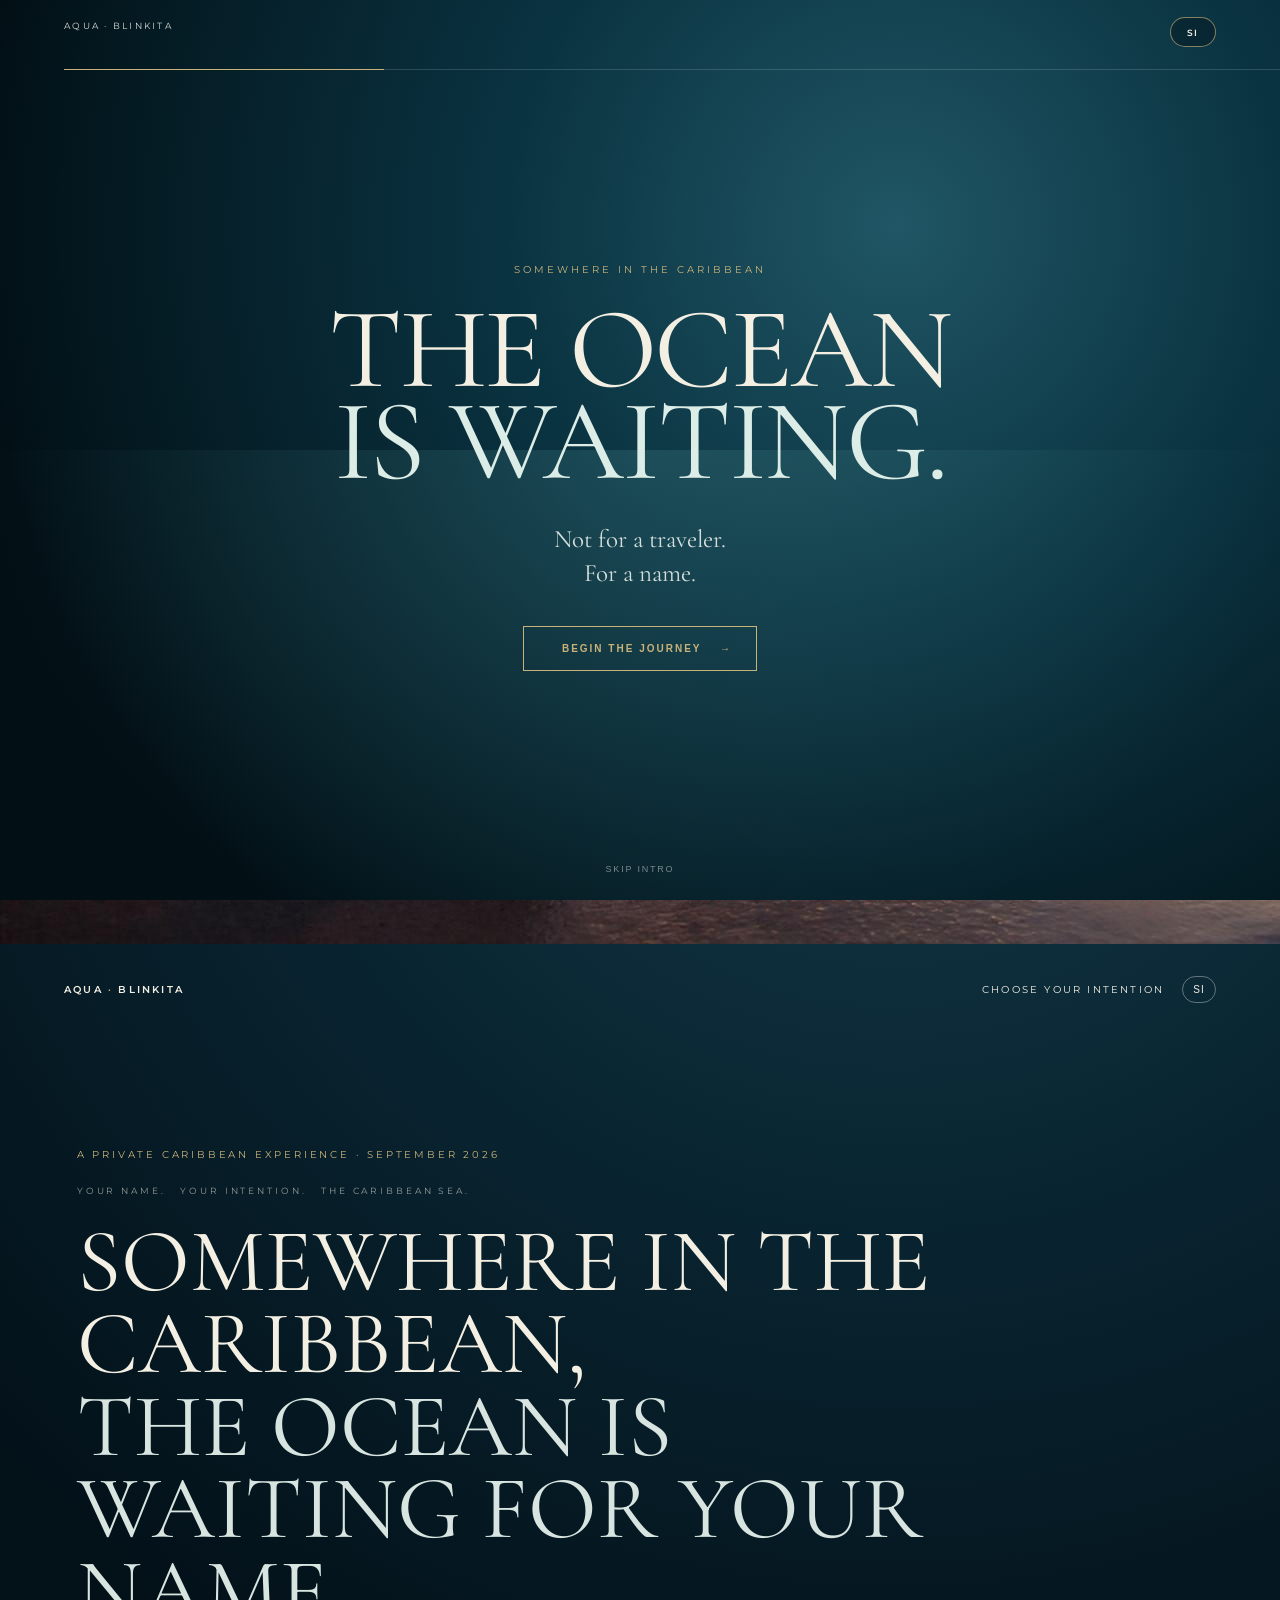
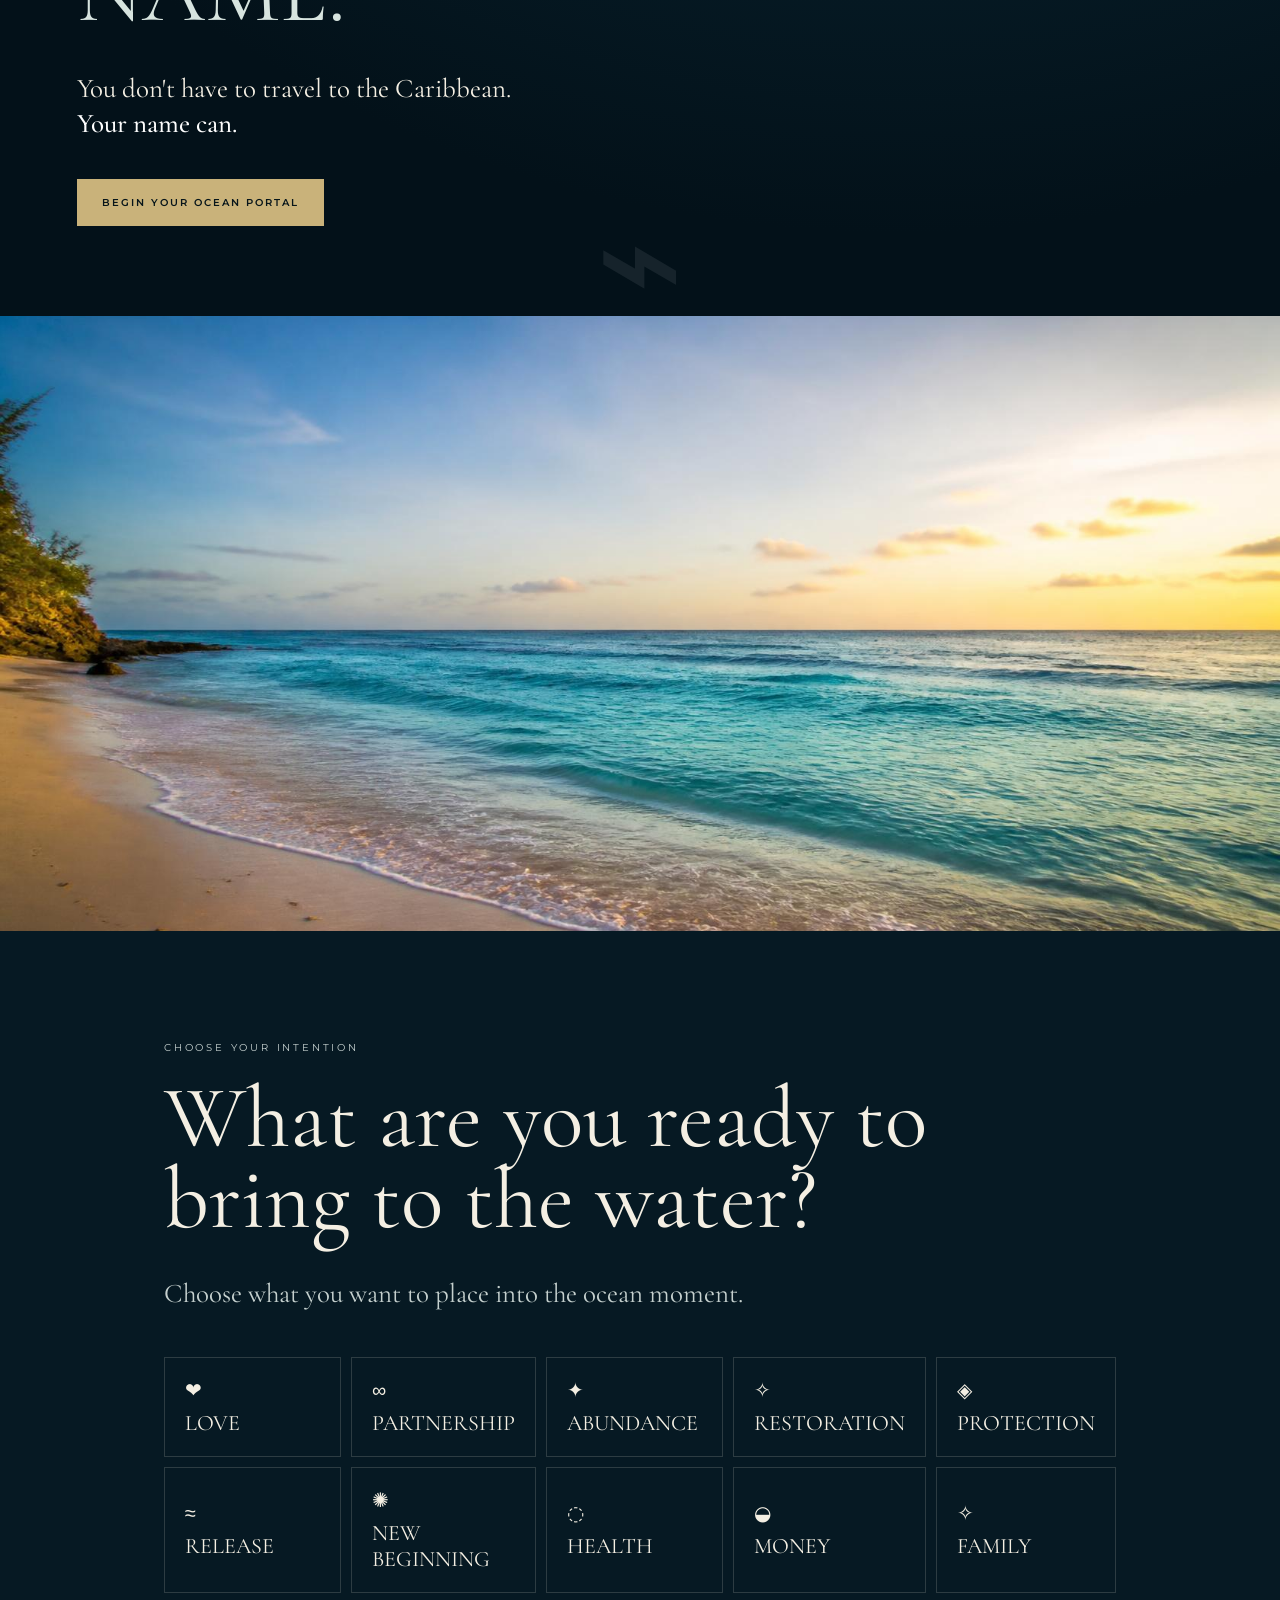
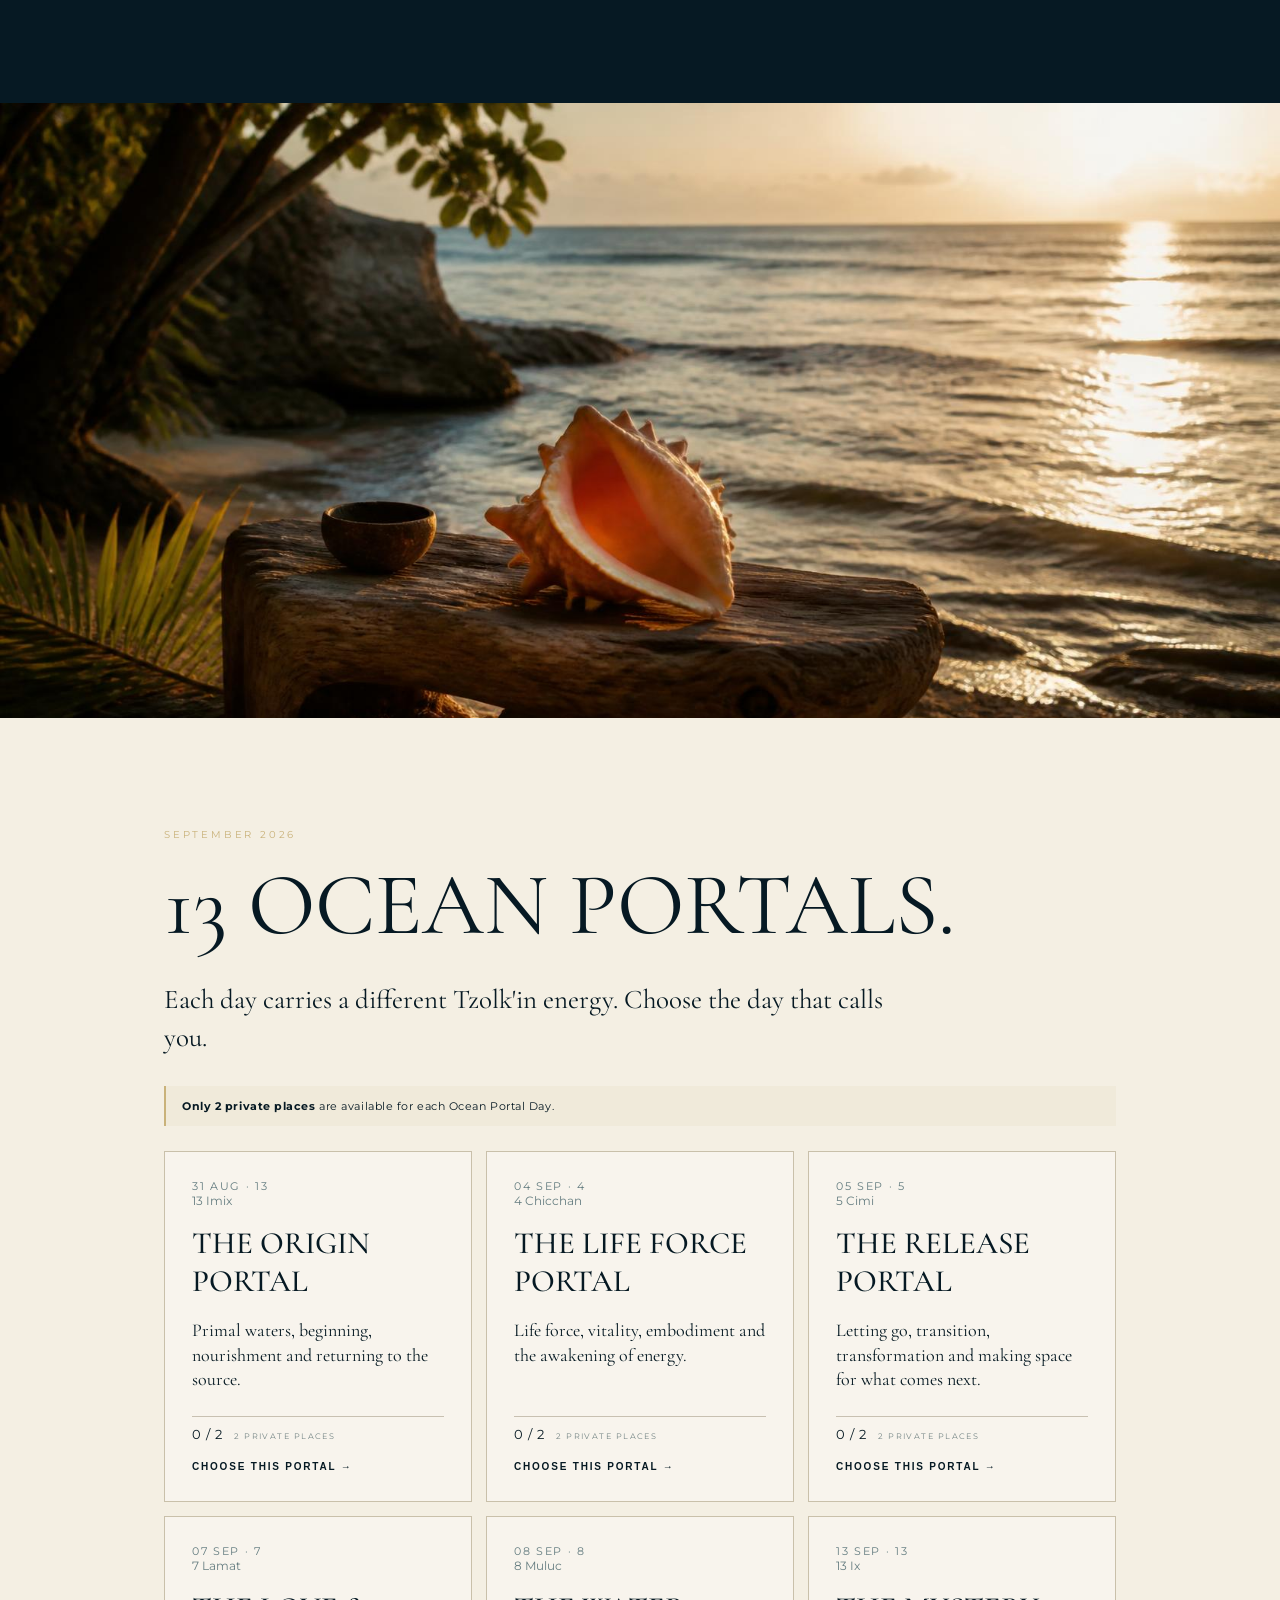
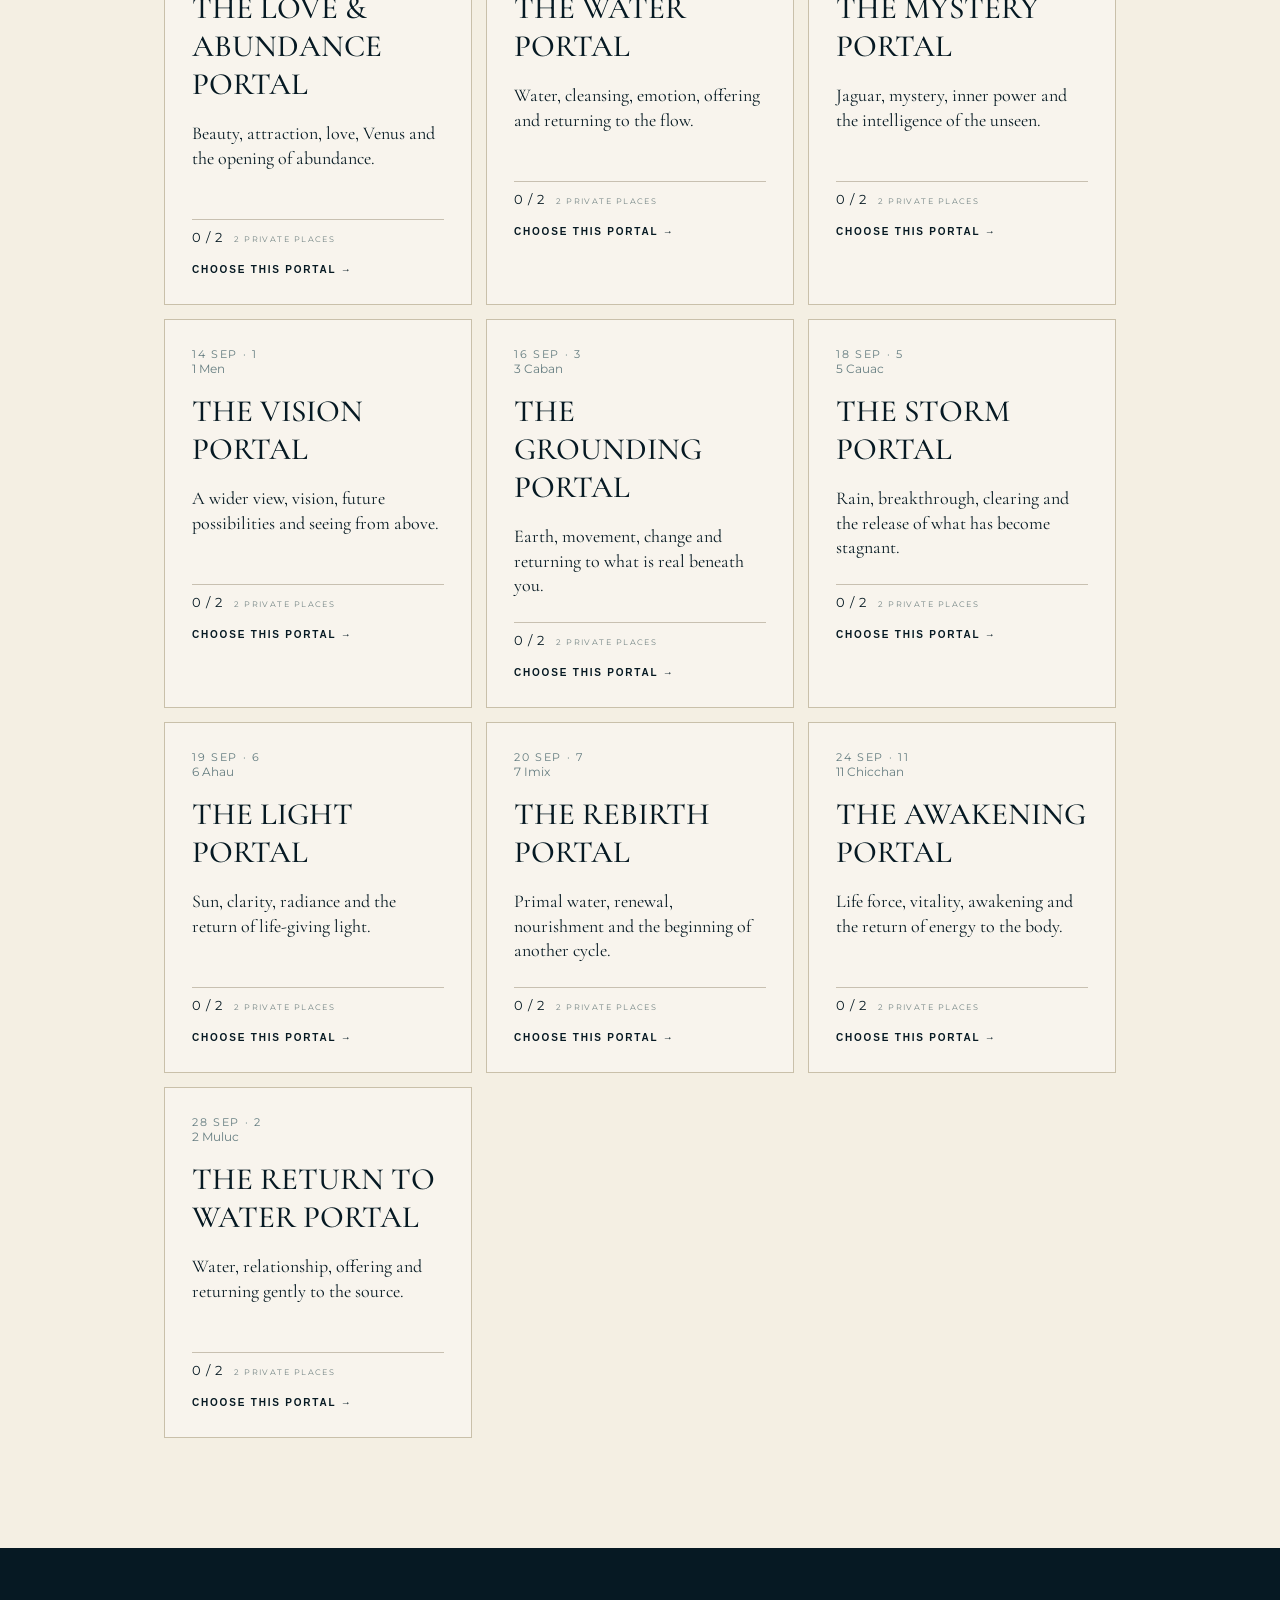
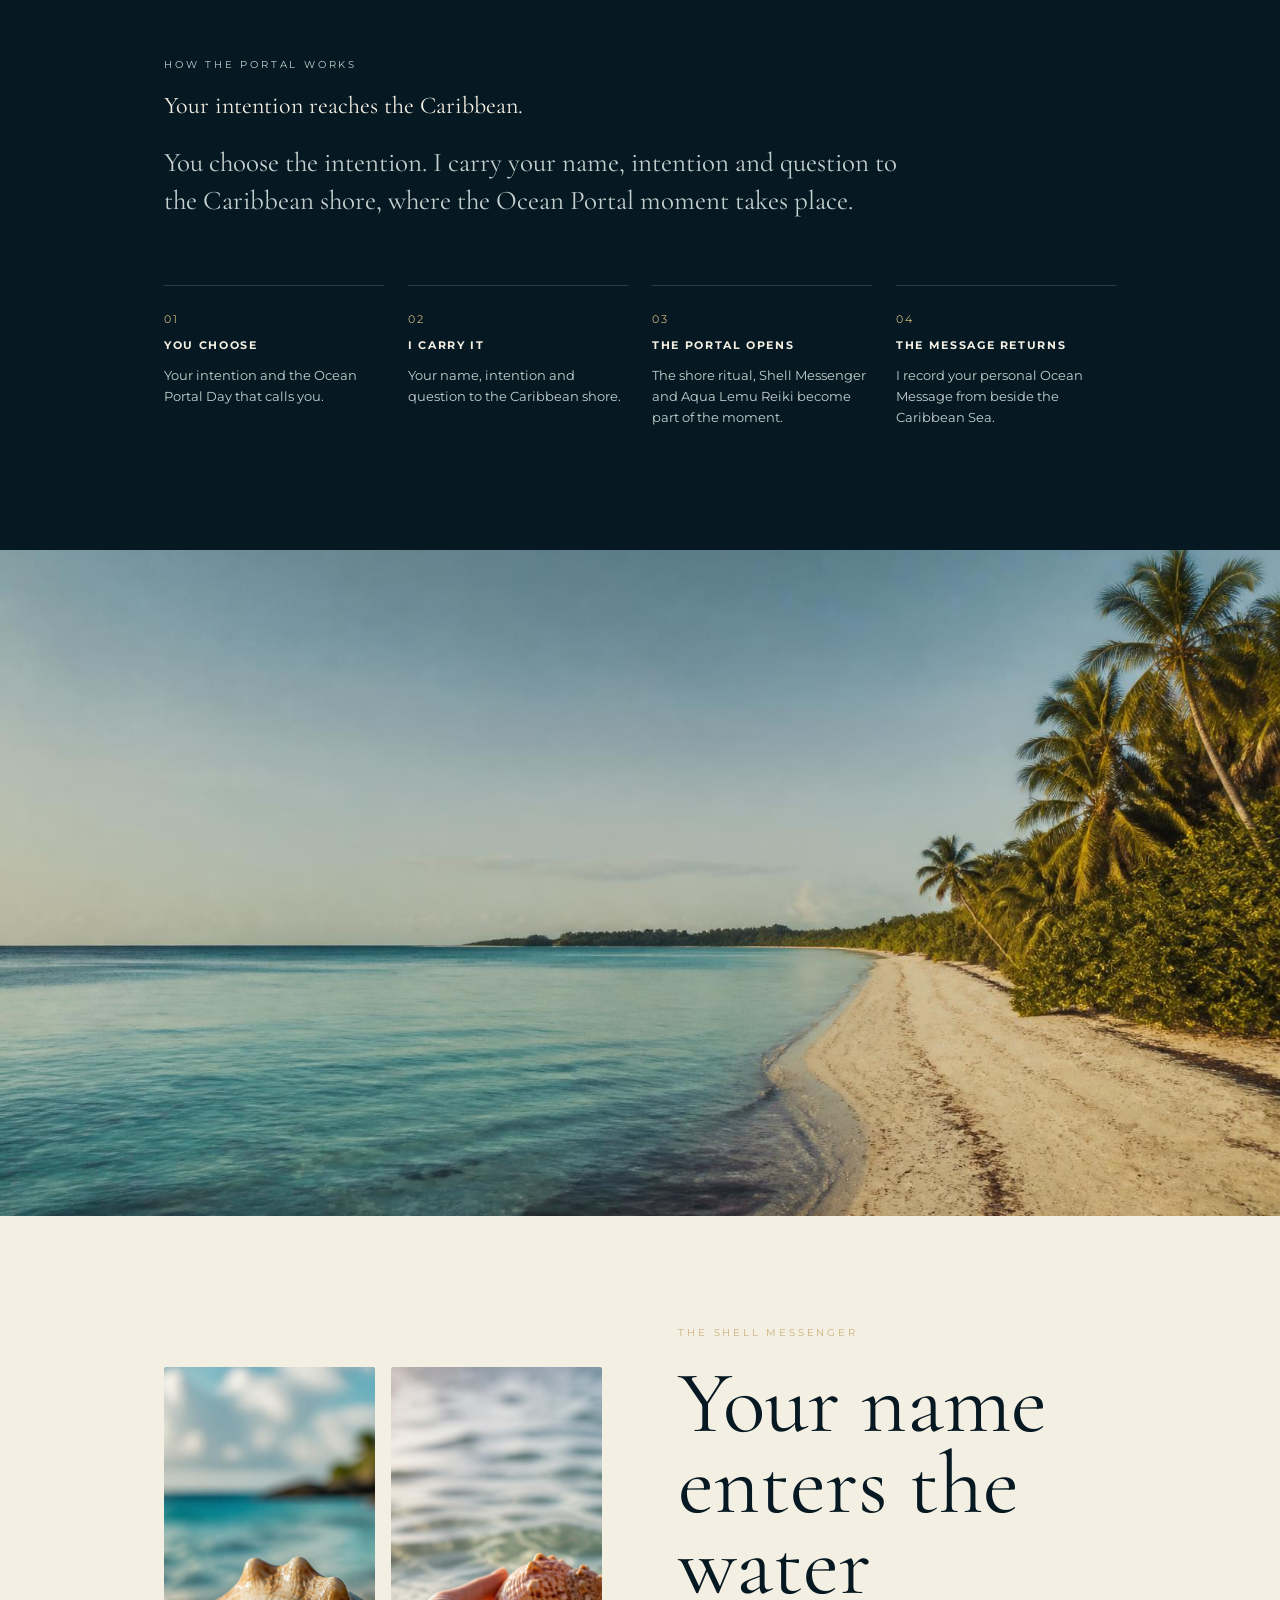
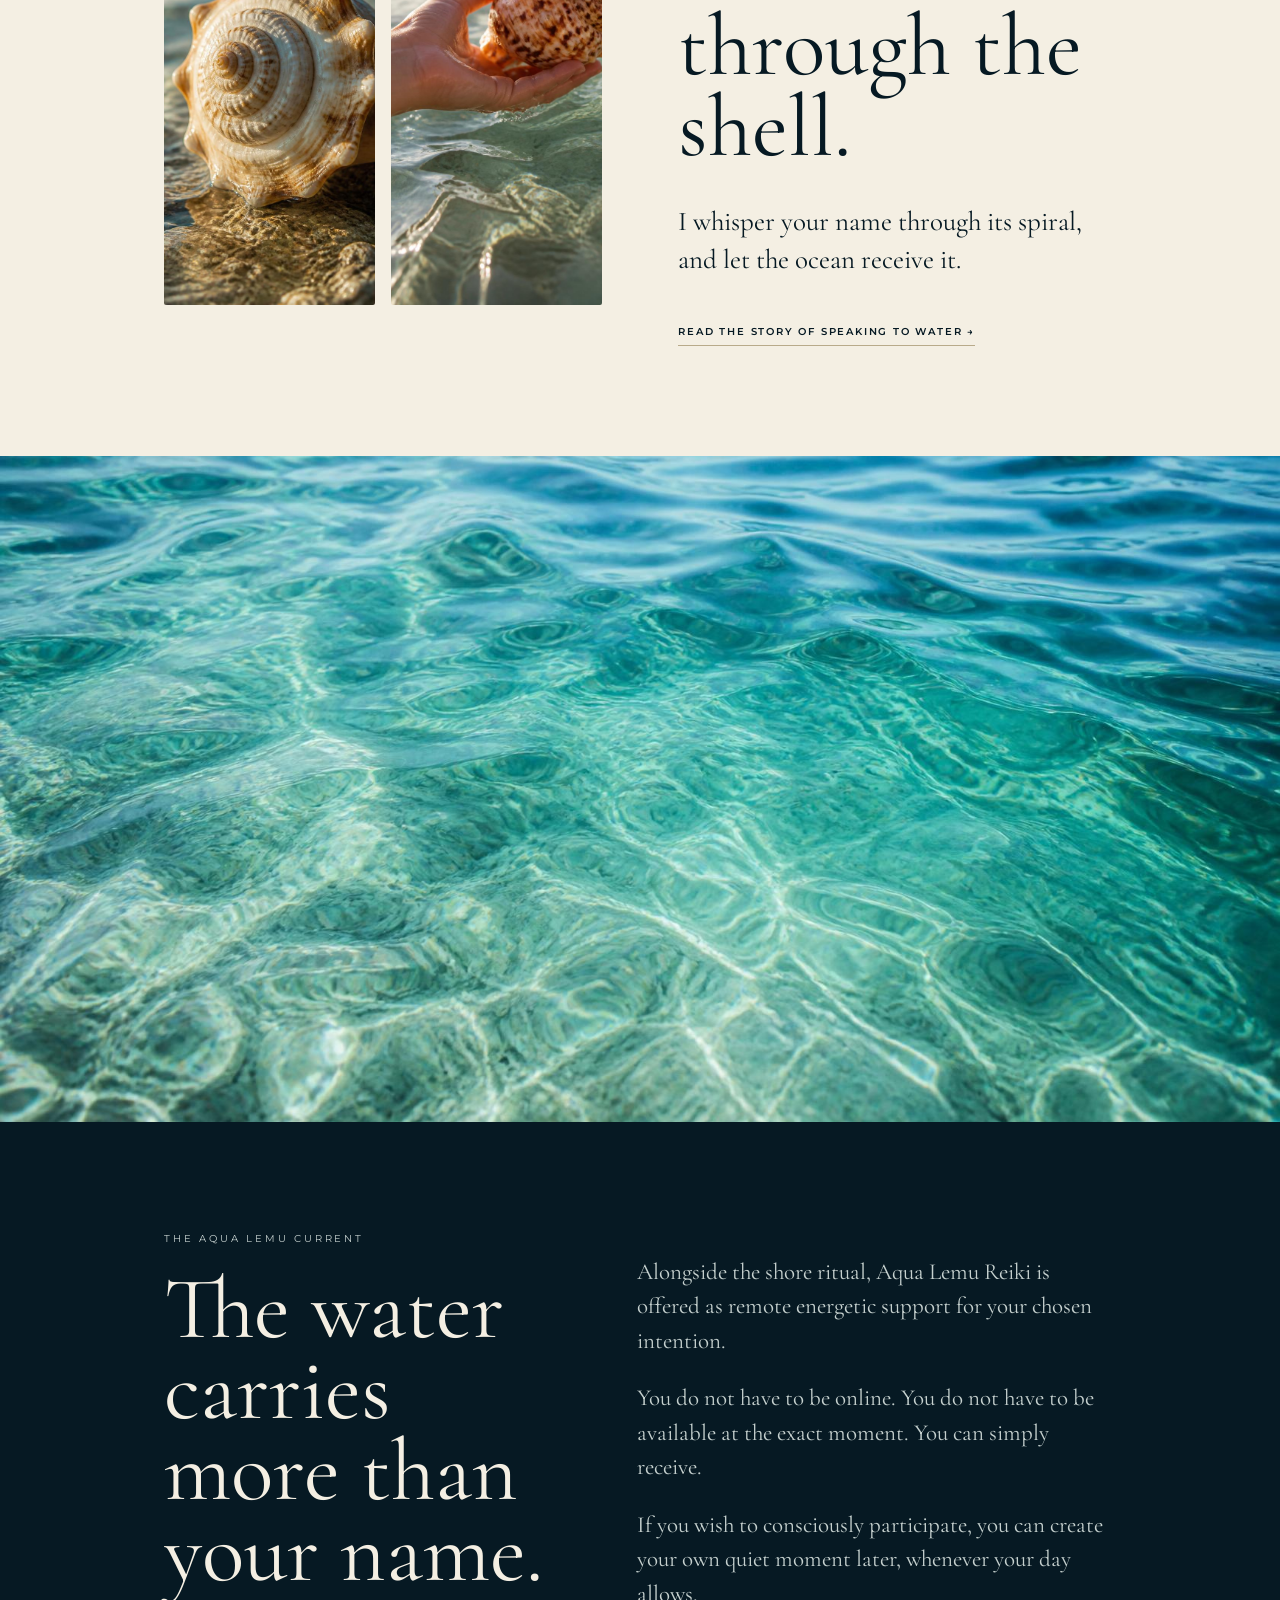
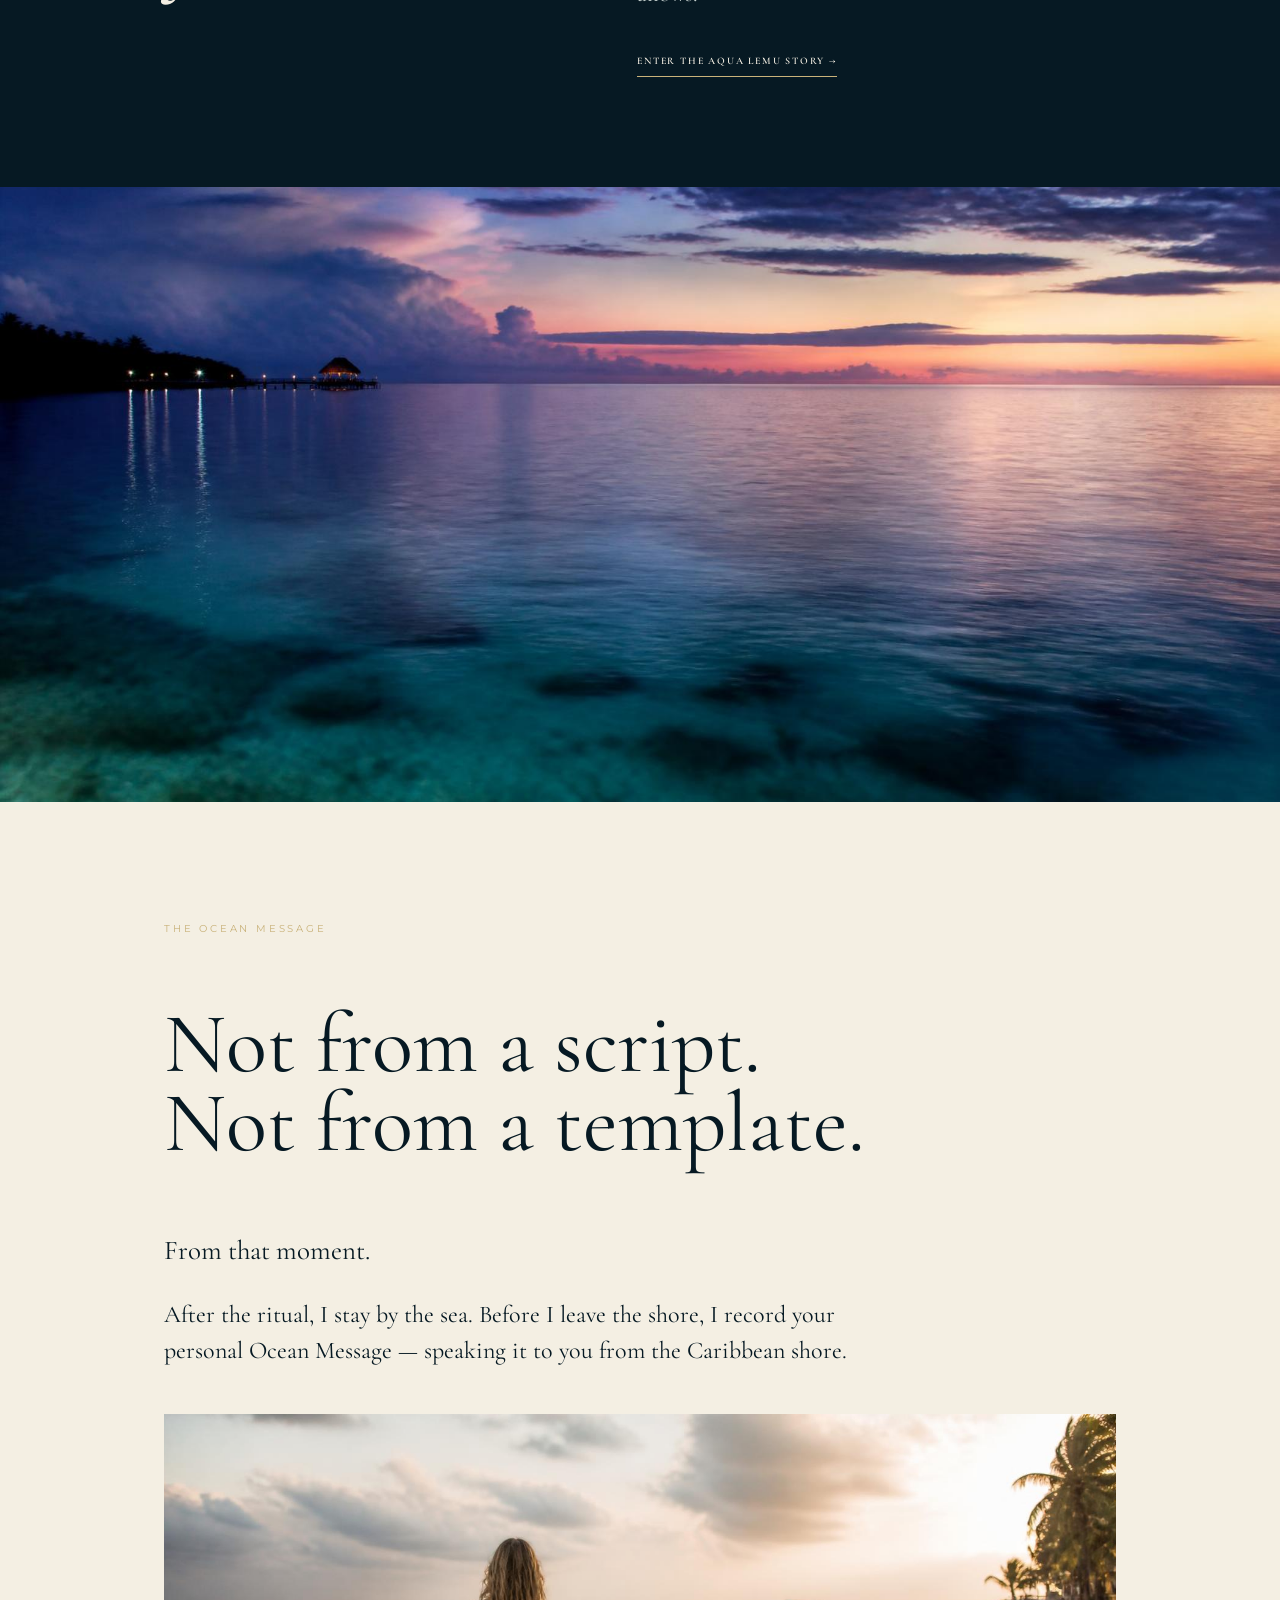
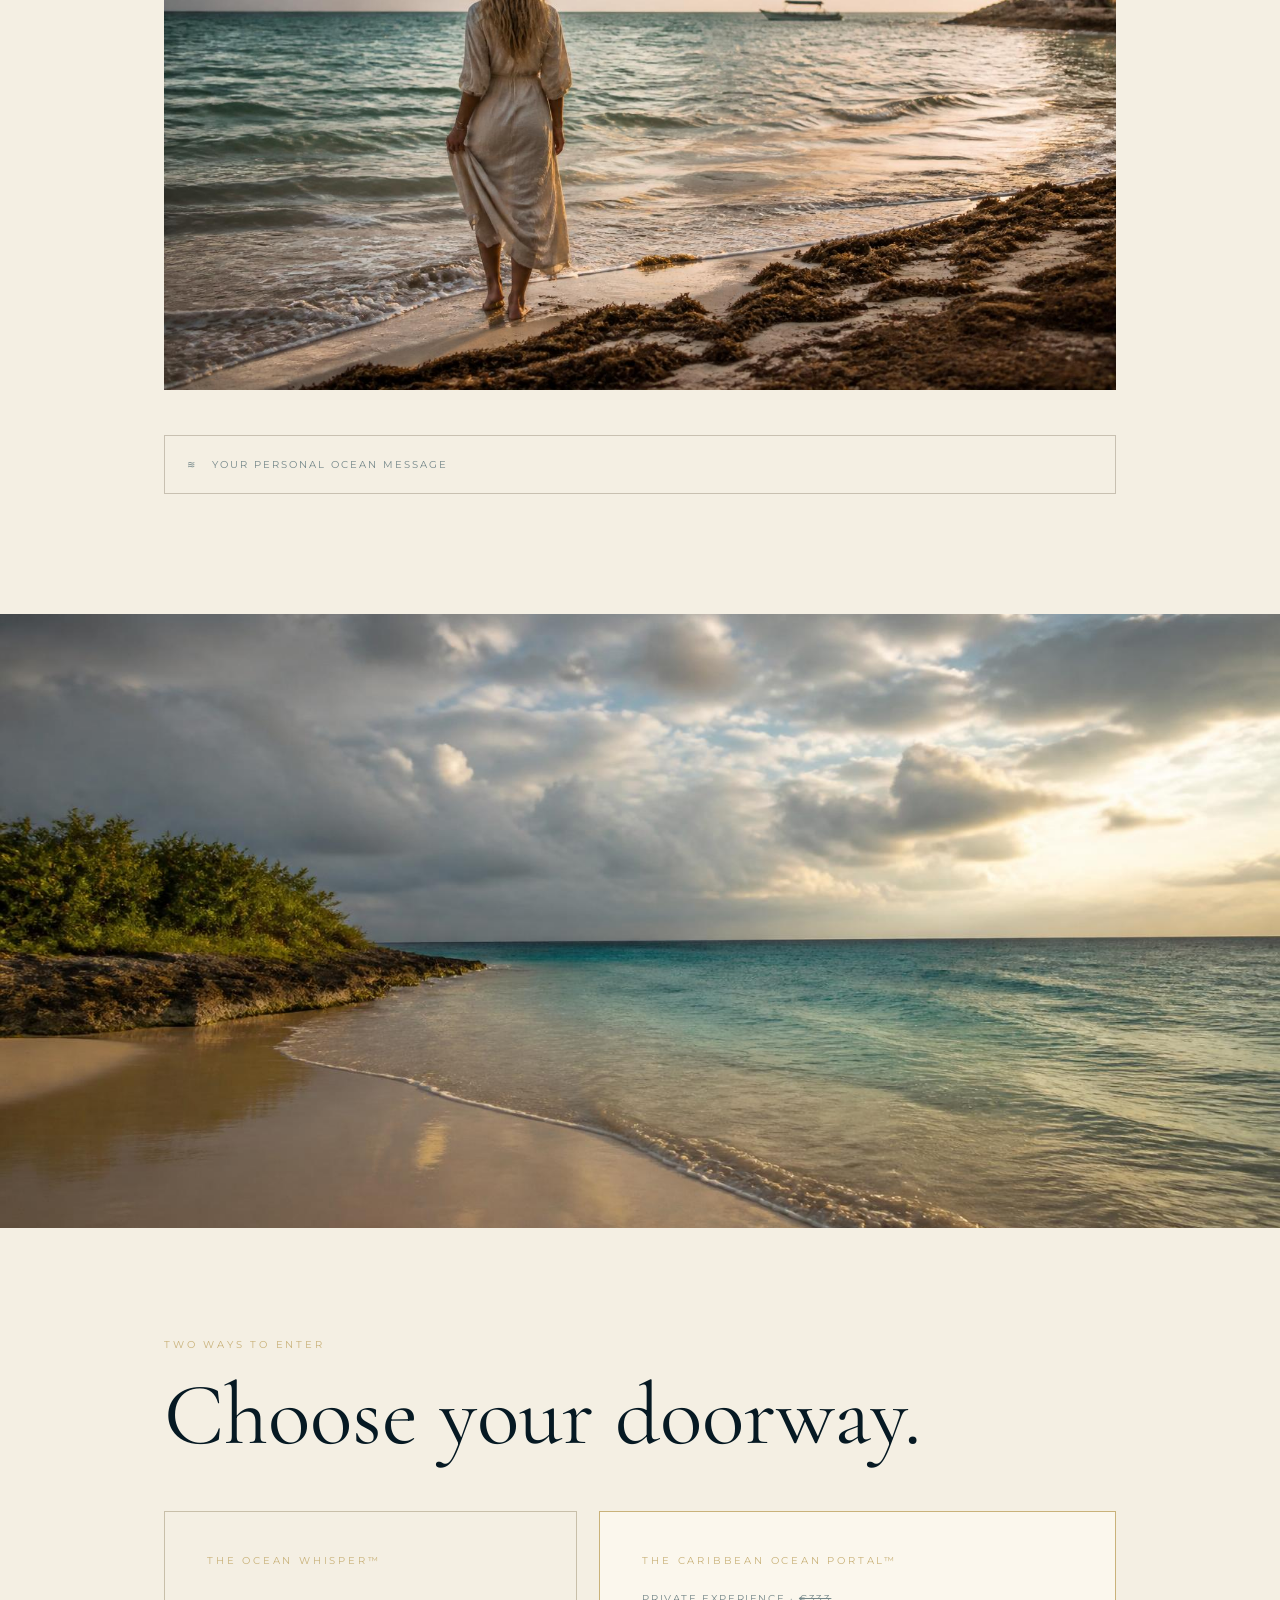
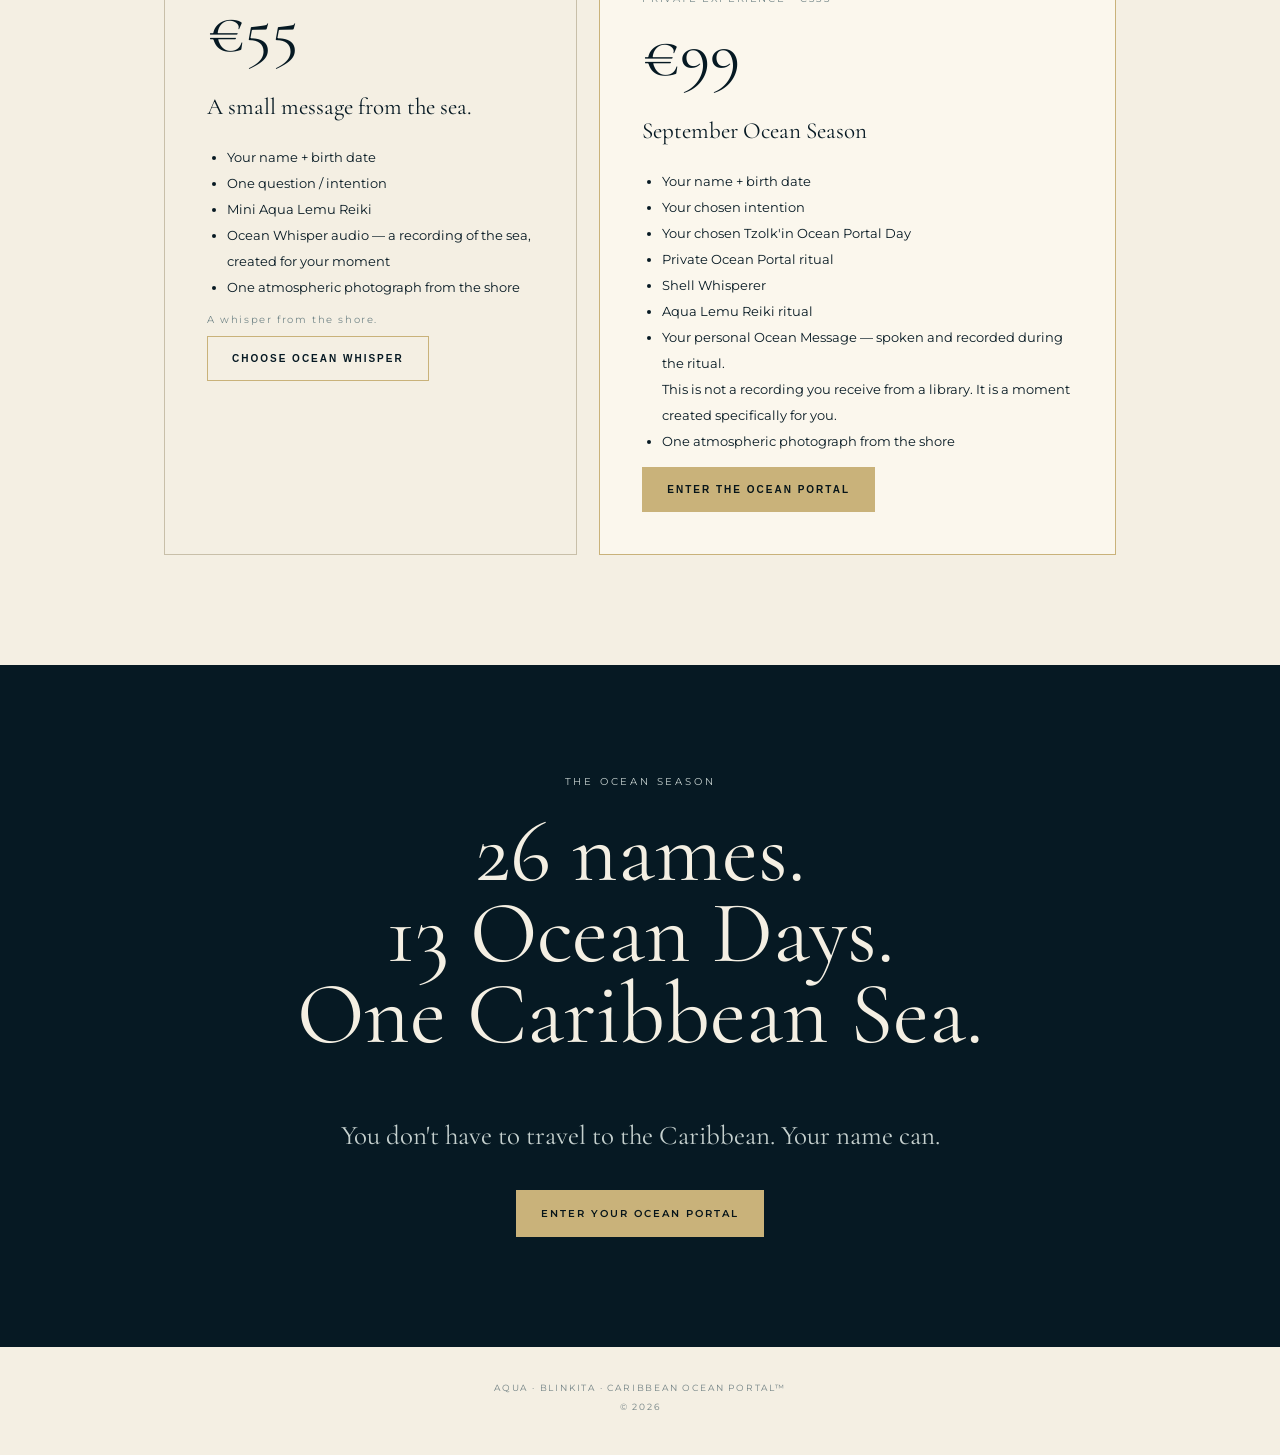
==== commit b07a67e9: "Fix Unicode symbols and image paths" ====
--- a/public/index.html
+++ b/public/index.html
@@ -5,7 +5,7 @@
 <meta charset="utf-8">
 <meta name="viewport" content="width=device-width,initial-scale=1">
 
-<title>Caribbean Ocean Portal� � AQUA � BLINKITA</title>
+<title>Caribbean Ocean Portal™ — AQUA · BLINKITA</title>
 
 <meta
 name="description"
@@ -44,7 +44,7 @@
 
 
 <span data-i18n="thresholdTop">
-  AQUA � BLINKITA
+  AQUA · BLINKITA
 </span>
 
 
@@ -109,7 +109,7 @@
       BEGIN THE JOURNEY
     </span>
 
-    <span aria-hidden="true">�</span>
+    <span aria-hidden="true">→</span>
   </button>
 
 </section>
@@ -164,7 +164,7 @@
       CARRY IT TO THE SEA
     </span>
 
-    <span aria-hidden="true">�</span>
+    <span aria-hidden="true">→</span>
 
   </button>
 
@@ -199,7 +199,7 @@
     class="threshold-shell"
     aria-hidden="true"
   >
-    �
+    ←
   </div>
 
   <button
@@ -211,7 +211,7 @@
       OPEN THE WATER
     </span>
 
-    <span aria-hidden="true">�</span>
+    <span aria-hidden="true">→</span>
 
   </button>
 
@@ -250,7 +250,7 @@
   >
 
     <span data-i18n="threshold4Button">
-      ENTER THE CARIBBEAN OCEAN PORTAL�
+      ENTER THE CARIBBEAN OCEAN PORTAL™
     </span>
 
   </button>
@@ -271,7 +271,7 @@
 
 
 <span data-i18n="thresholdBack">
-  �� BACK
+  ← BACK
 </span>
 
 
@@ -337,7 +337,7 @@
 
 
 <div class="brand">
-  AQUA <span>�</span> BLINKITA
+  AQUA <span>·</span> BLINKITA
 </div>
 
 <div class="nav-actions">
@@ -370,7 +370,7 @@
   class="eyebrow"
   data-i18n="heroEyebrow"
 >
-  A PRIVATE CARIBBEAN EXPERIENCE � SEPTEMBER 2026
+  A PRIVATE CARIBBEAN EXPERIENCE · SEPTEMBER 2026
 </p>
 
 <p
@@ -406,7 +406,7 @@
 
   </div>
 
-  <div class="wave">?</div>
+  <div class="wave">⌁</div>
 
 </header>
 
@@ -676,7 +676,7 @@
   class="story-link"
   data-i18n="readWater"
 >
-  READ THE STORY OF SPEAKING TO WATER �
+  READ THE STORY OF SPEAKING TO WATER →
 </a>
 
 
@@ -744,7 +744,7 @@
     class="story-link light"
     data-i18n="readAqua"
   >
-    ENTER THE AQUA LEMU STORY �
+    ENTER THE AQUA LEMU STORY →
   </a>
 
 </div>
@@ -795,7 +795,7 @@
     data-i18n="messageText"
   >
     After the ritual, I stay by the sea. Before I leave the shore,
-    I record your personal Ocean Message � speaking it to you
+    I record your personal Ocean Message — speaking it to you
     from the Caribbean shore.
   </p>
 
@@ -813,7 +813,7 @@
   <div class="audio-placeholder">
 
 
-? &nbsp;
+≋ &nbsp;
 
 <span data-i18n="audioLabel">
   YOUR PERSONAL OCEAN MESSAGE
@@ -862,10 +862,10 @@
     class="eyebrow"
     data-i18n="whisperEyebrow"
   >
-    THE OCEAN WHISPER�
-  </p>
-
-  <h3>�55</h3>
+    THE OCEAN WHISPER™
+  </p>
+
+  <h3>€55</h3>
 
   <p
     class="tag"
@@ -925,17 +925,17 @@
     class="eyebrow"
     data-i18n="portalOfferEyebrow"
   >
-    THE CARIBBEAN OCEAN PORTAL�
+    THE CARIBBEAN OCEAN PORTAL™
   </p>
 
   <div
     class="regular"
     data-i18n="portalOfferRegularLabel"
   >
-    PRIVATE EXPERIENCE � <s data-i18n="portalOfferRegularPrice">�333</s>
-  </div>
-
-  <h3>�99</h3>
+    PRIVATE EXPERIENCE · <s data-i18n="portalOfferRegularPrice">€333</s>
+  </div>
+
+  <h3>€99</h3>
 
   <p
     class="tag"
@@ -1060,7 +1060,7 @@
   type="button"
   aria-label="Close"
 >
-  �
+  ×
 </button>
 
 <p
@@ -1071,7 +1071,7 @@
 </p>
 
 <h2 id="modalTitle">
-  Caribbean Ocean Portal�
+  Caribbean Ocean Portal™
 </h2>
 
 <p id="modalIntro"></p>
@@ -1229,11 +1229,11 @@
 
 <footer>
 
-AQUA � BLINKITA � CARIBBEAN OCEAN PORTAL�
+AQUA · BLINKITA · CARIBBEAN OCEAN PORTAL™
 
   <br>
 
-<span>� 2026</span>
+<span>© 2026</span>
 
 </footer>
 
@@ -1341,4 +1341,3 @@
 
 
 
-
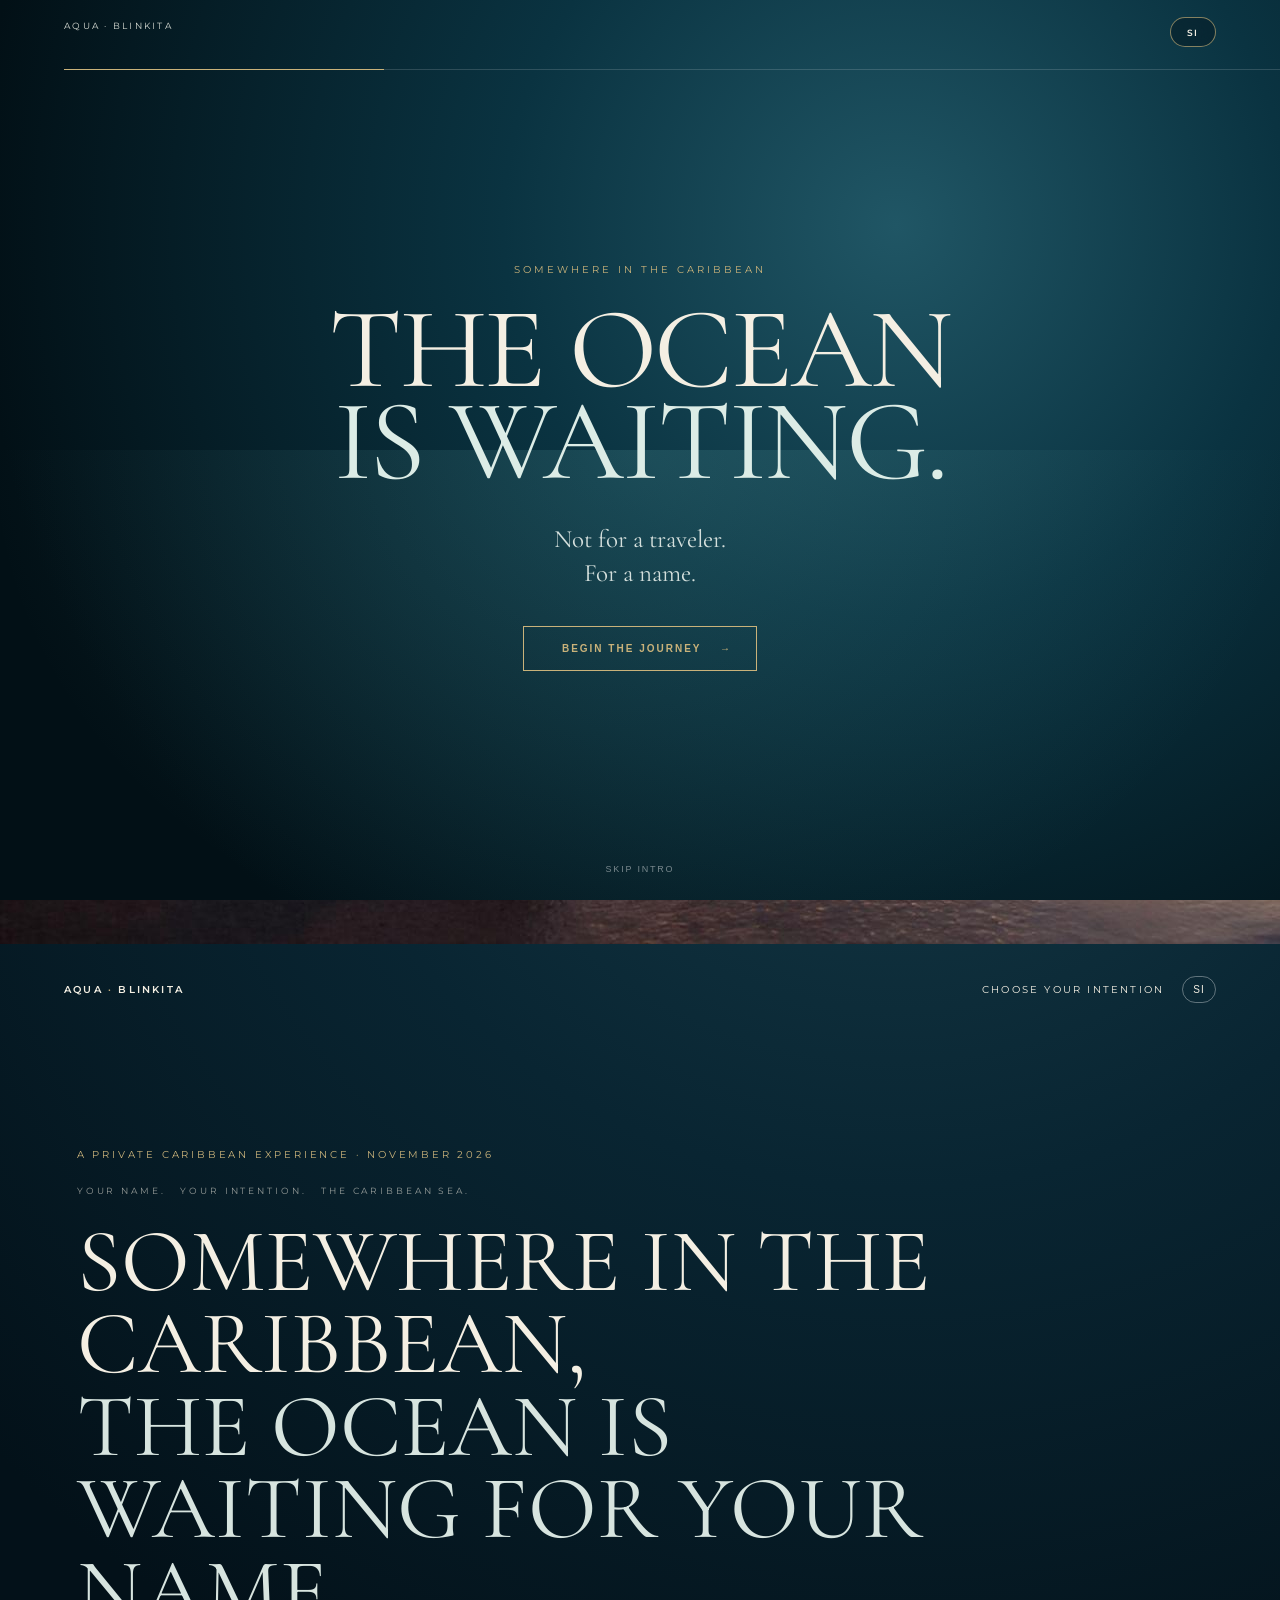
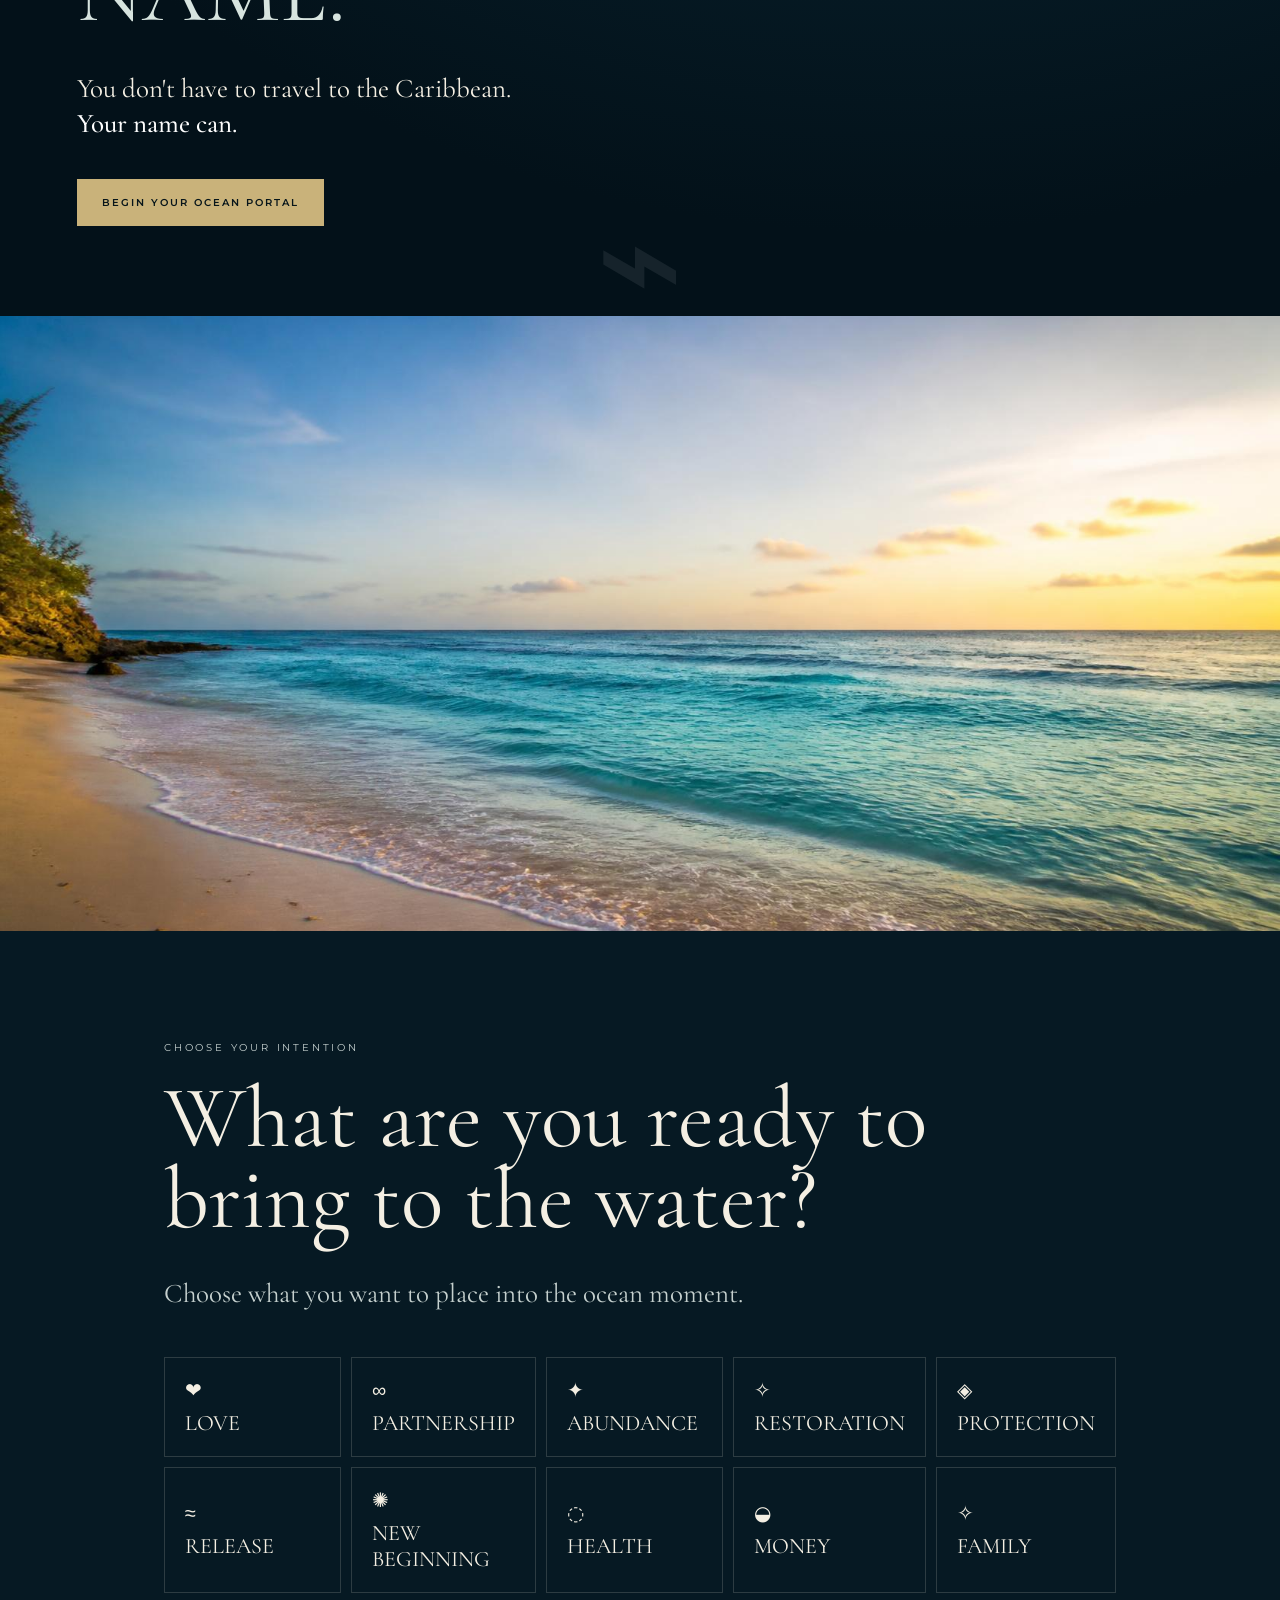
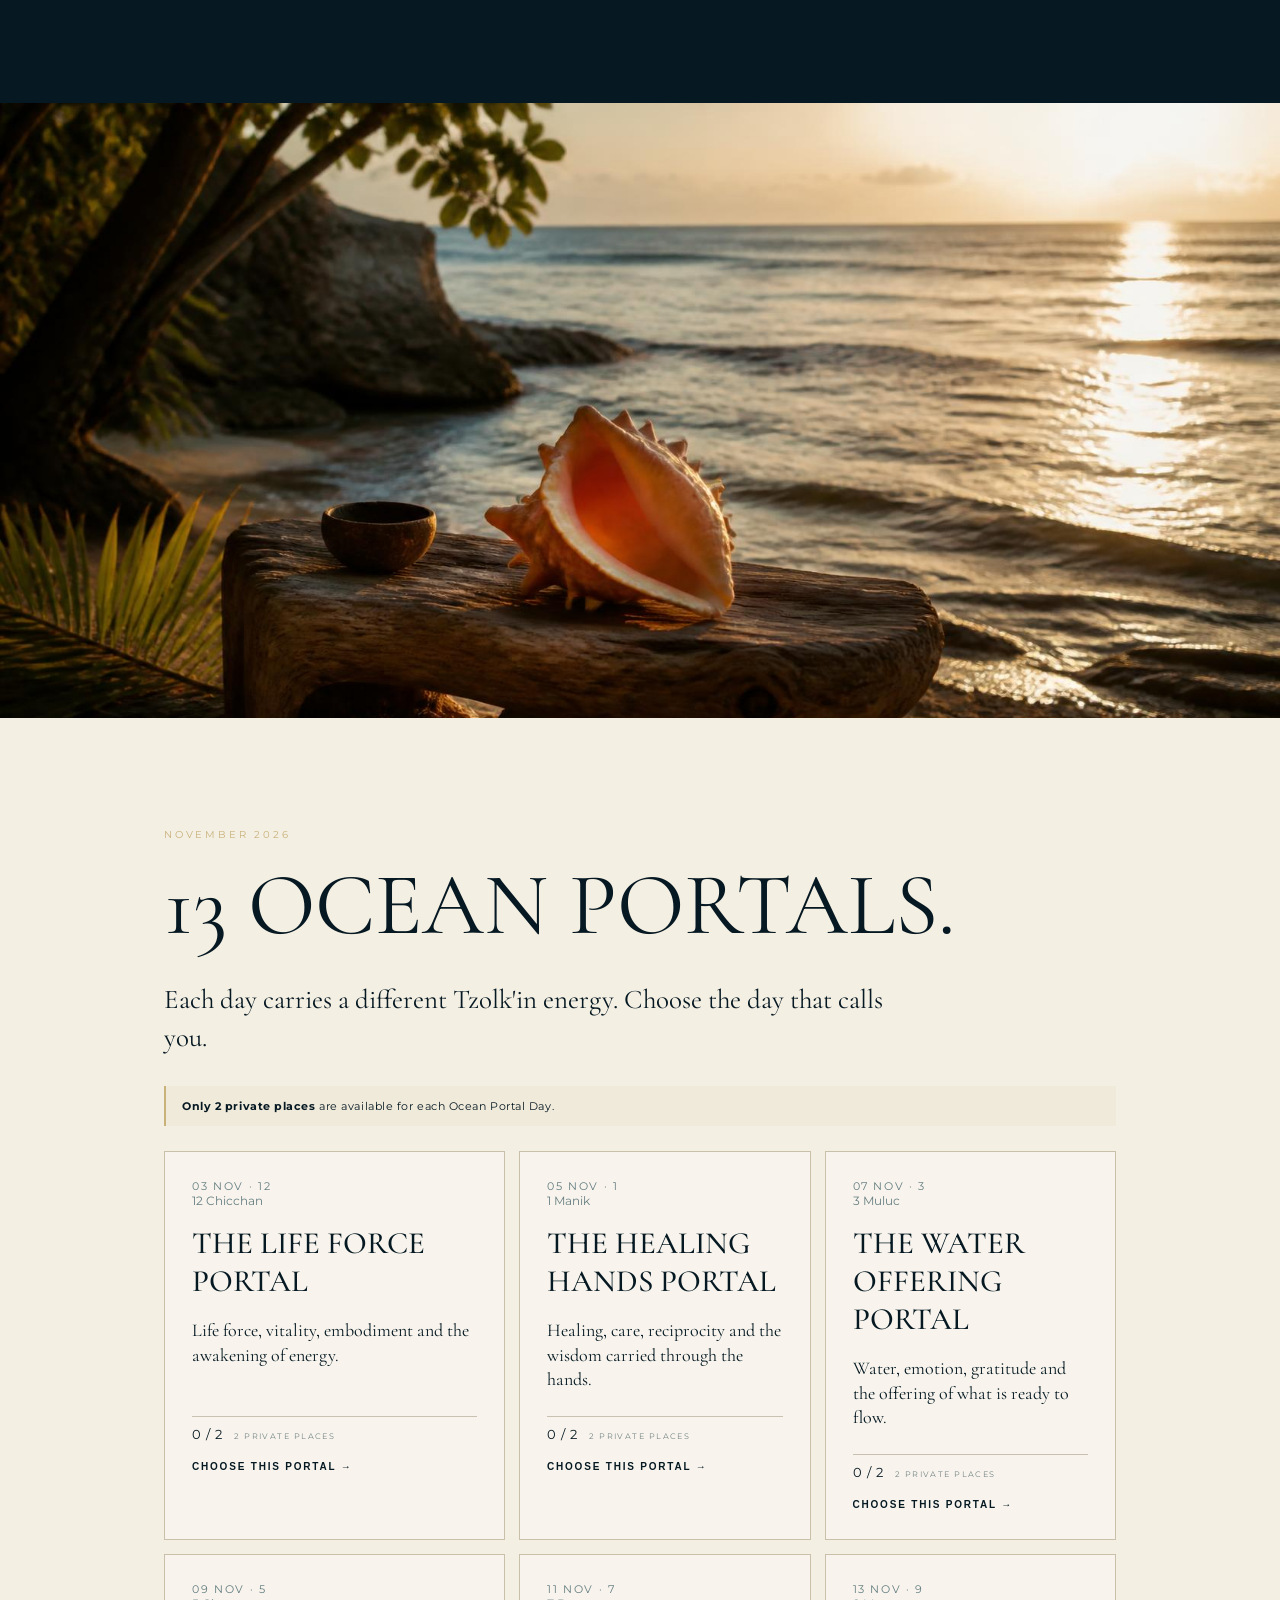
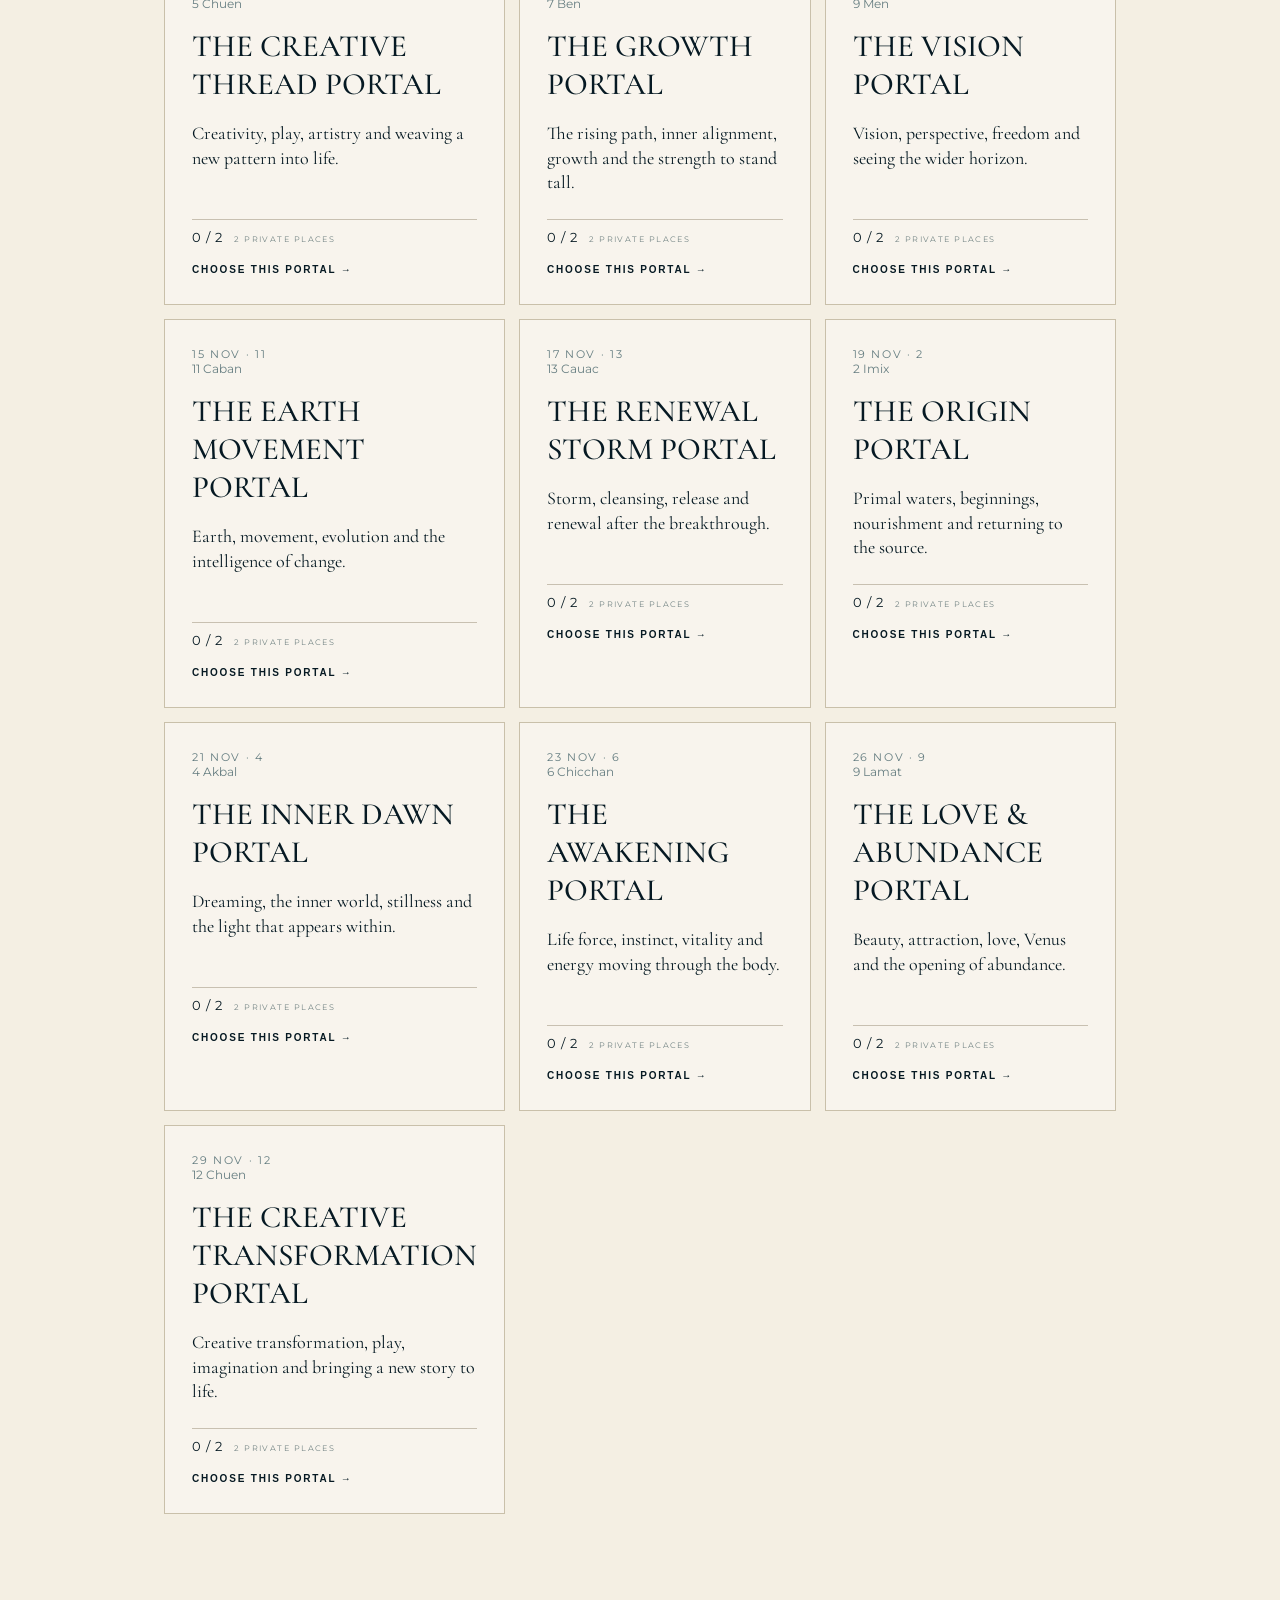
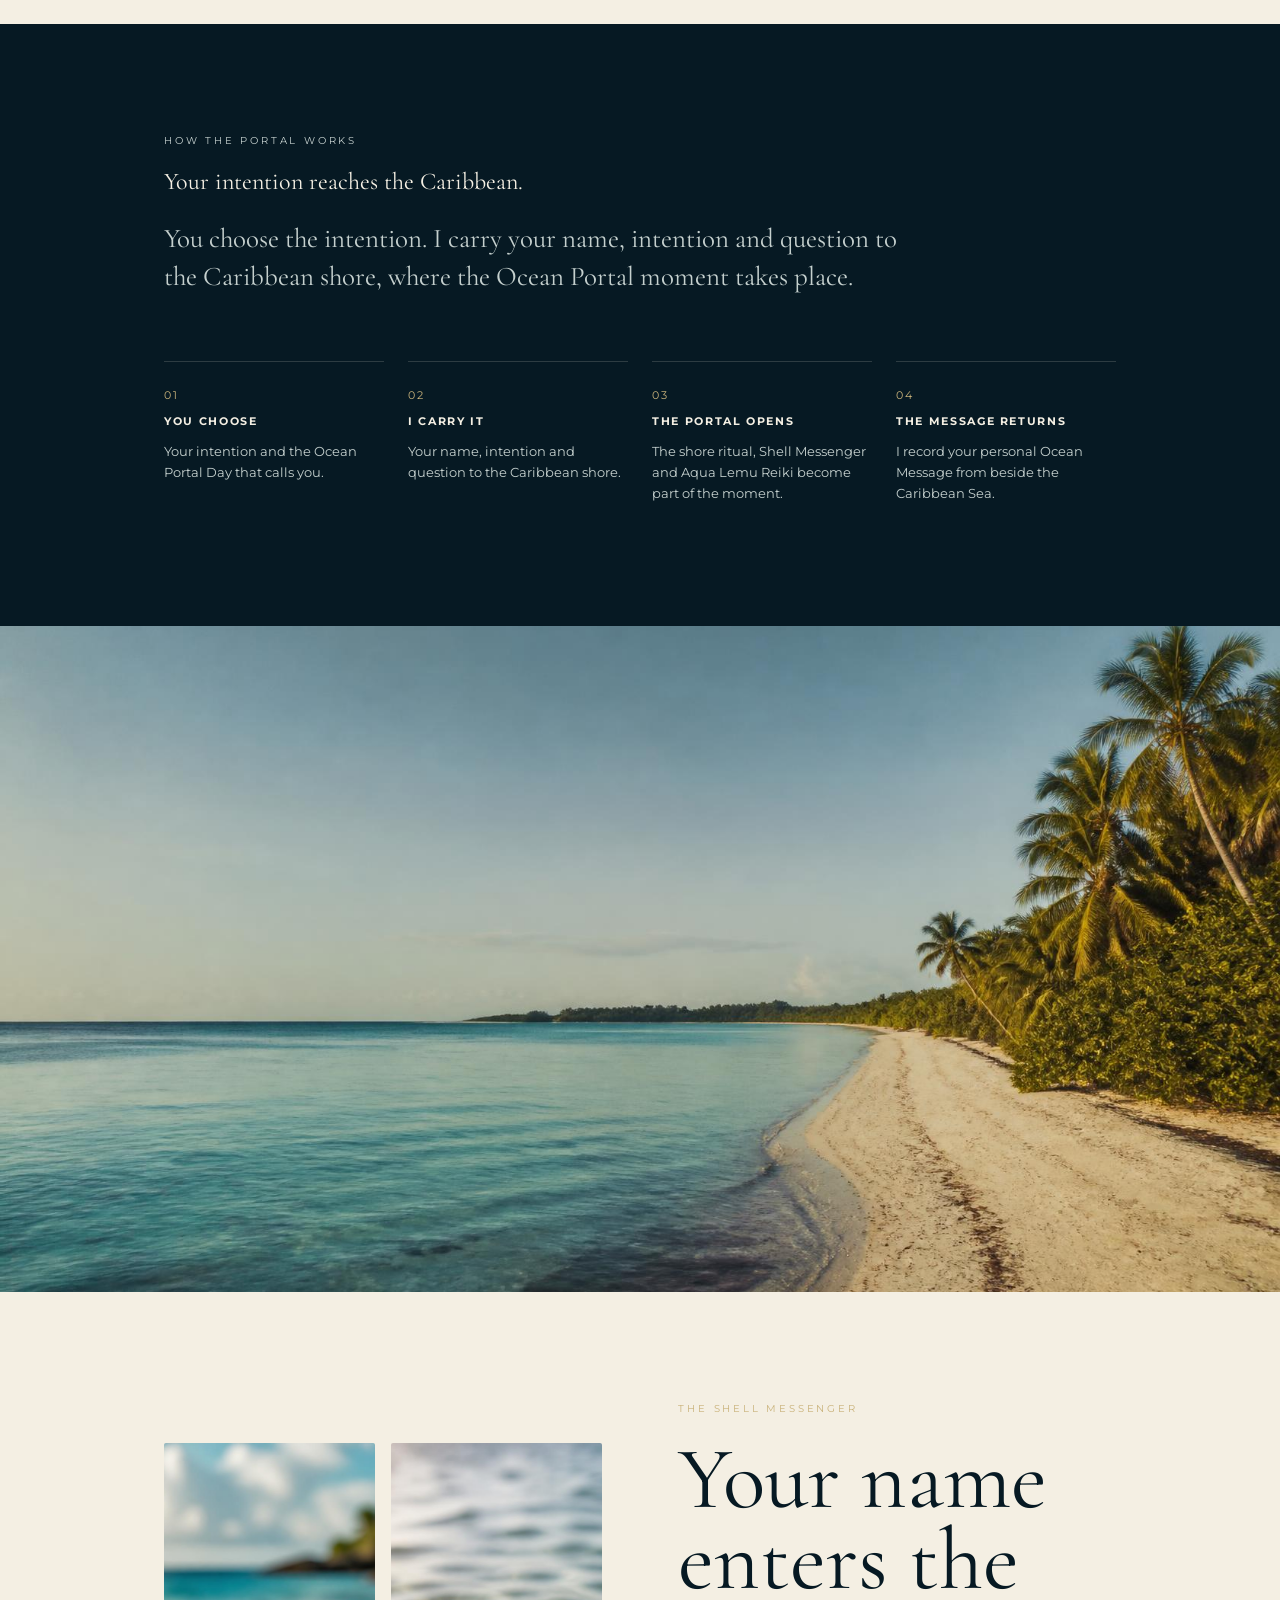
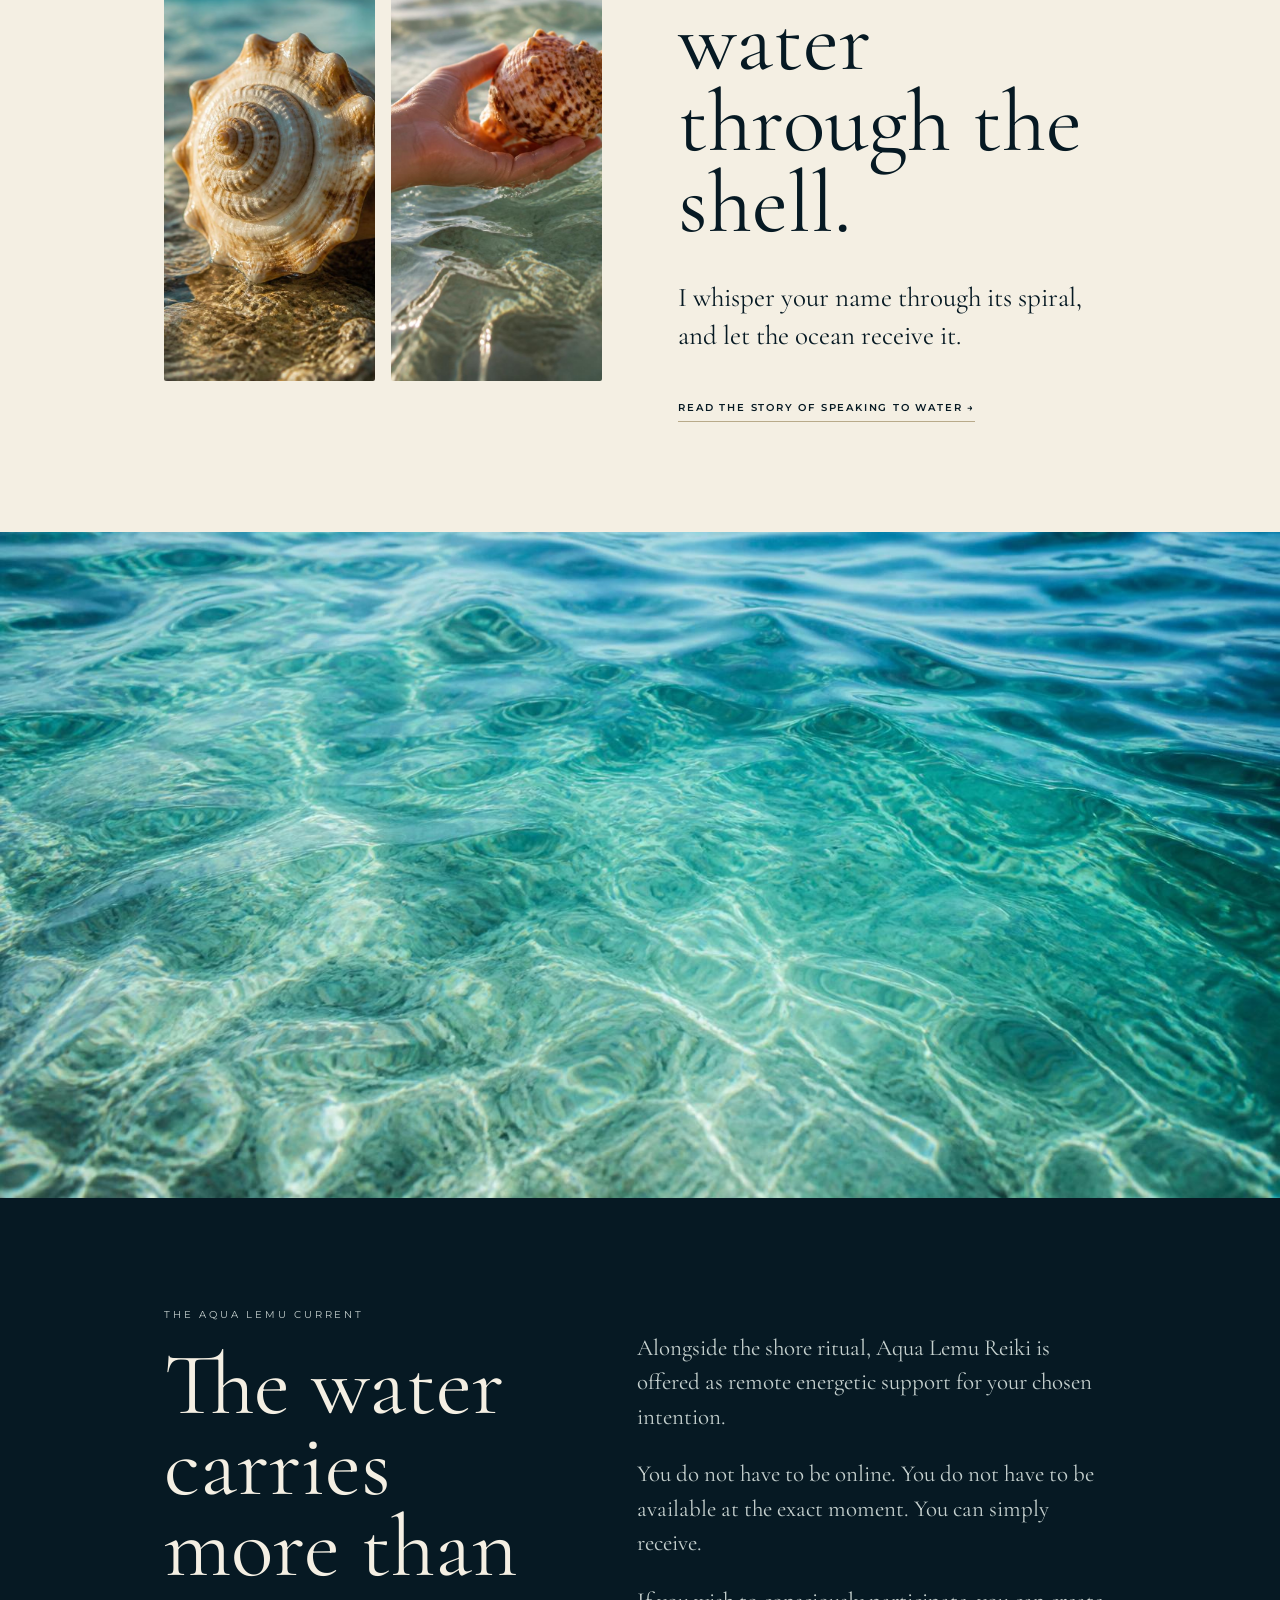
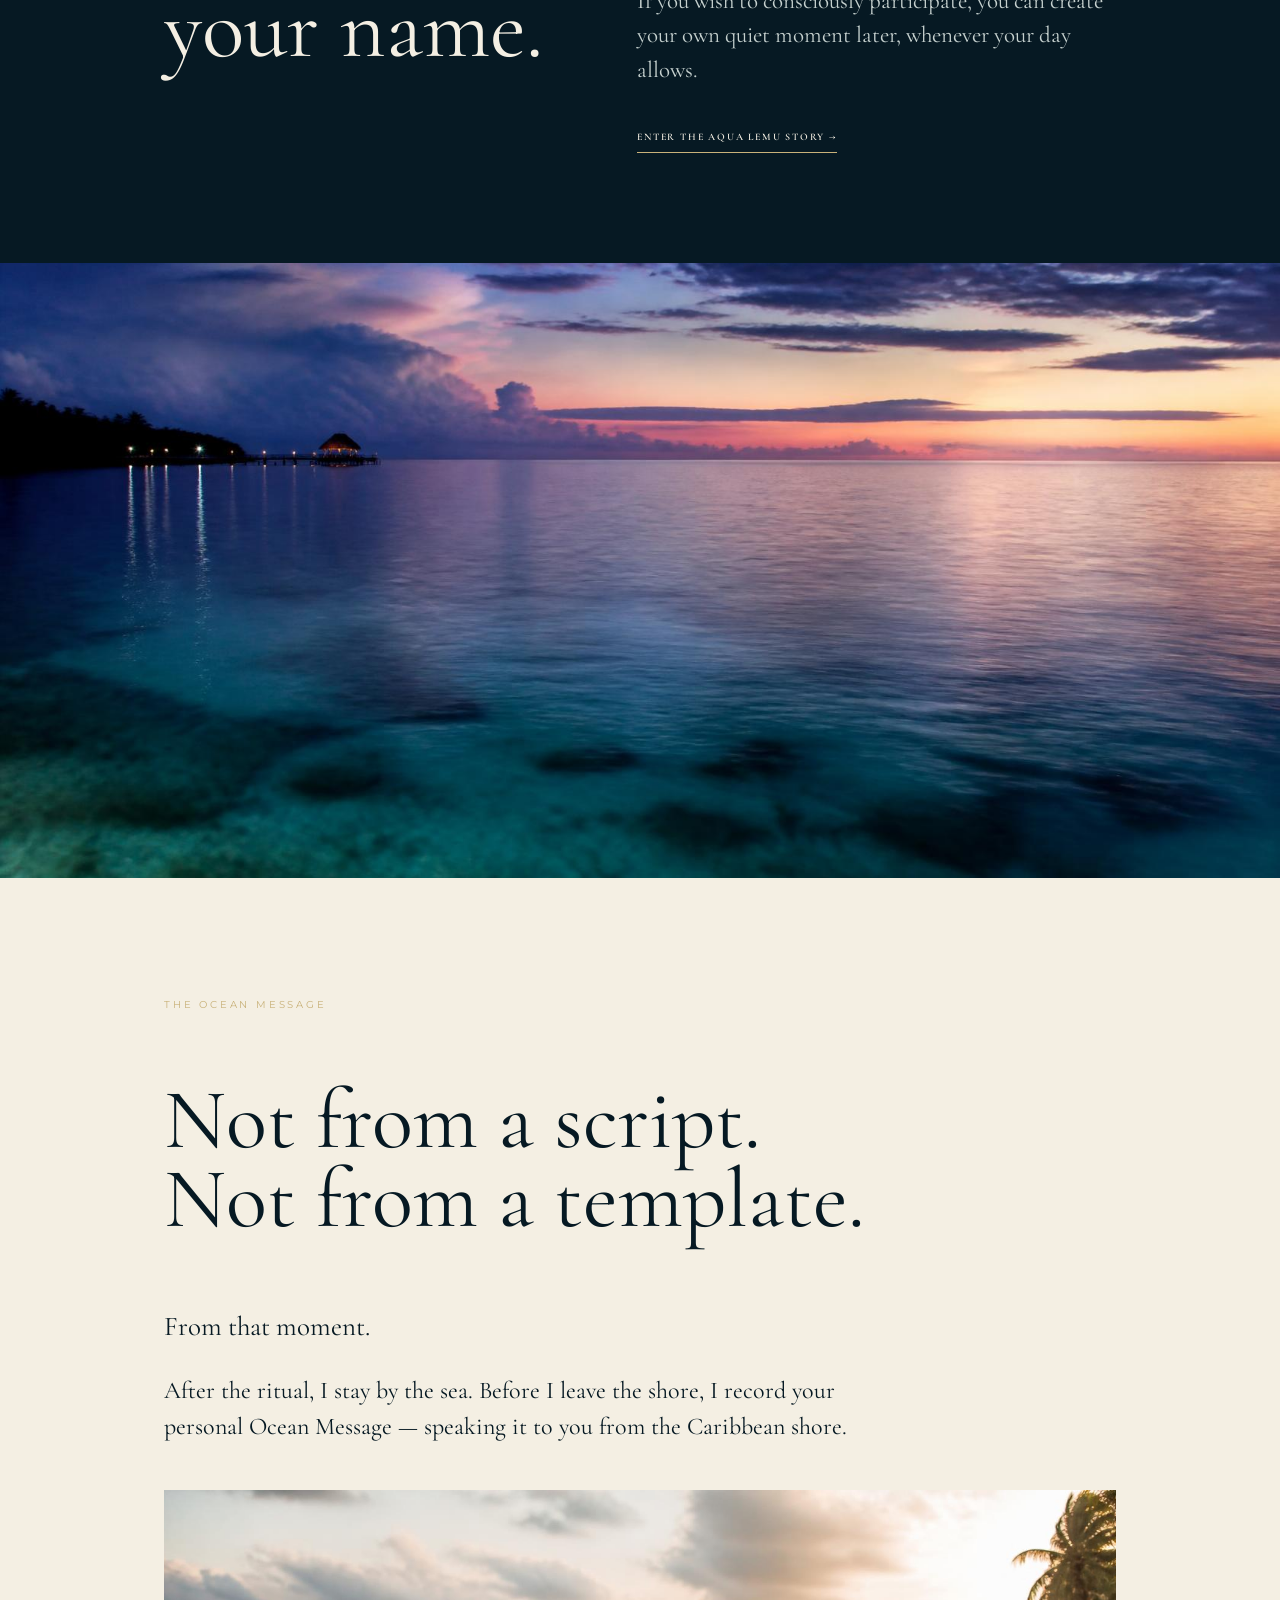
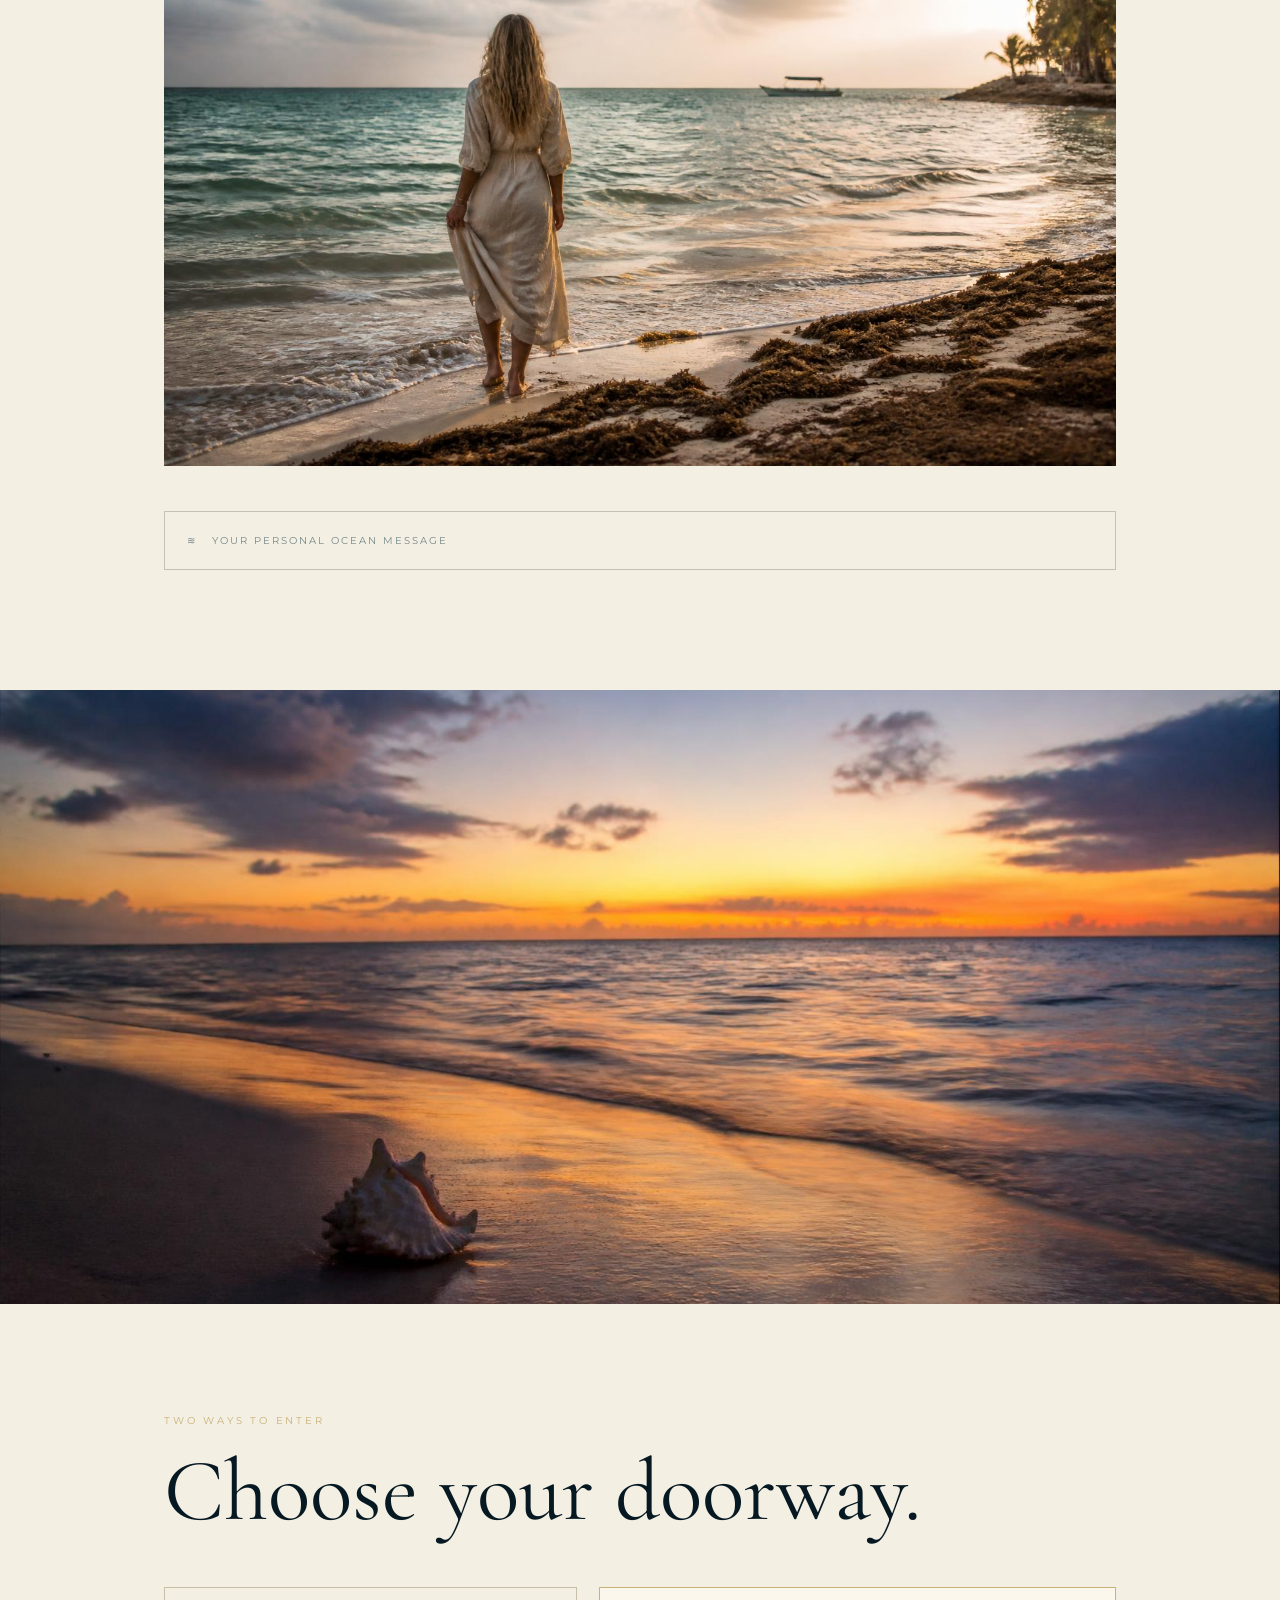
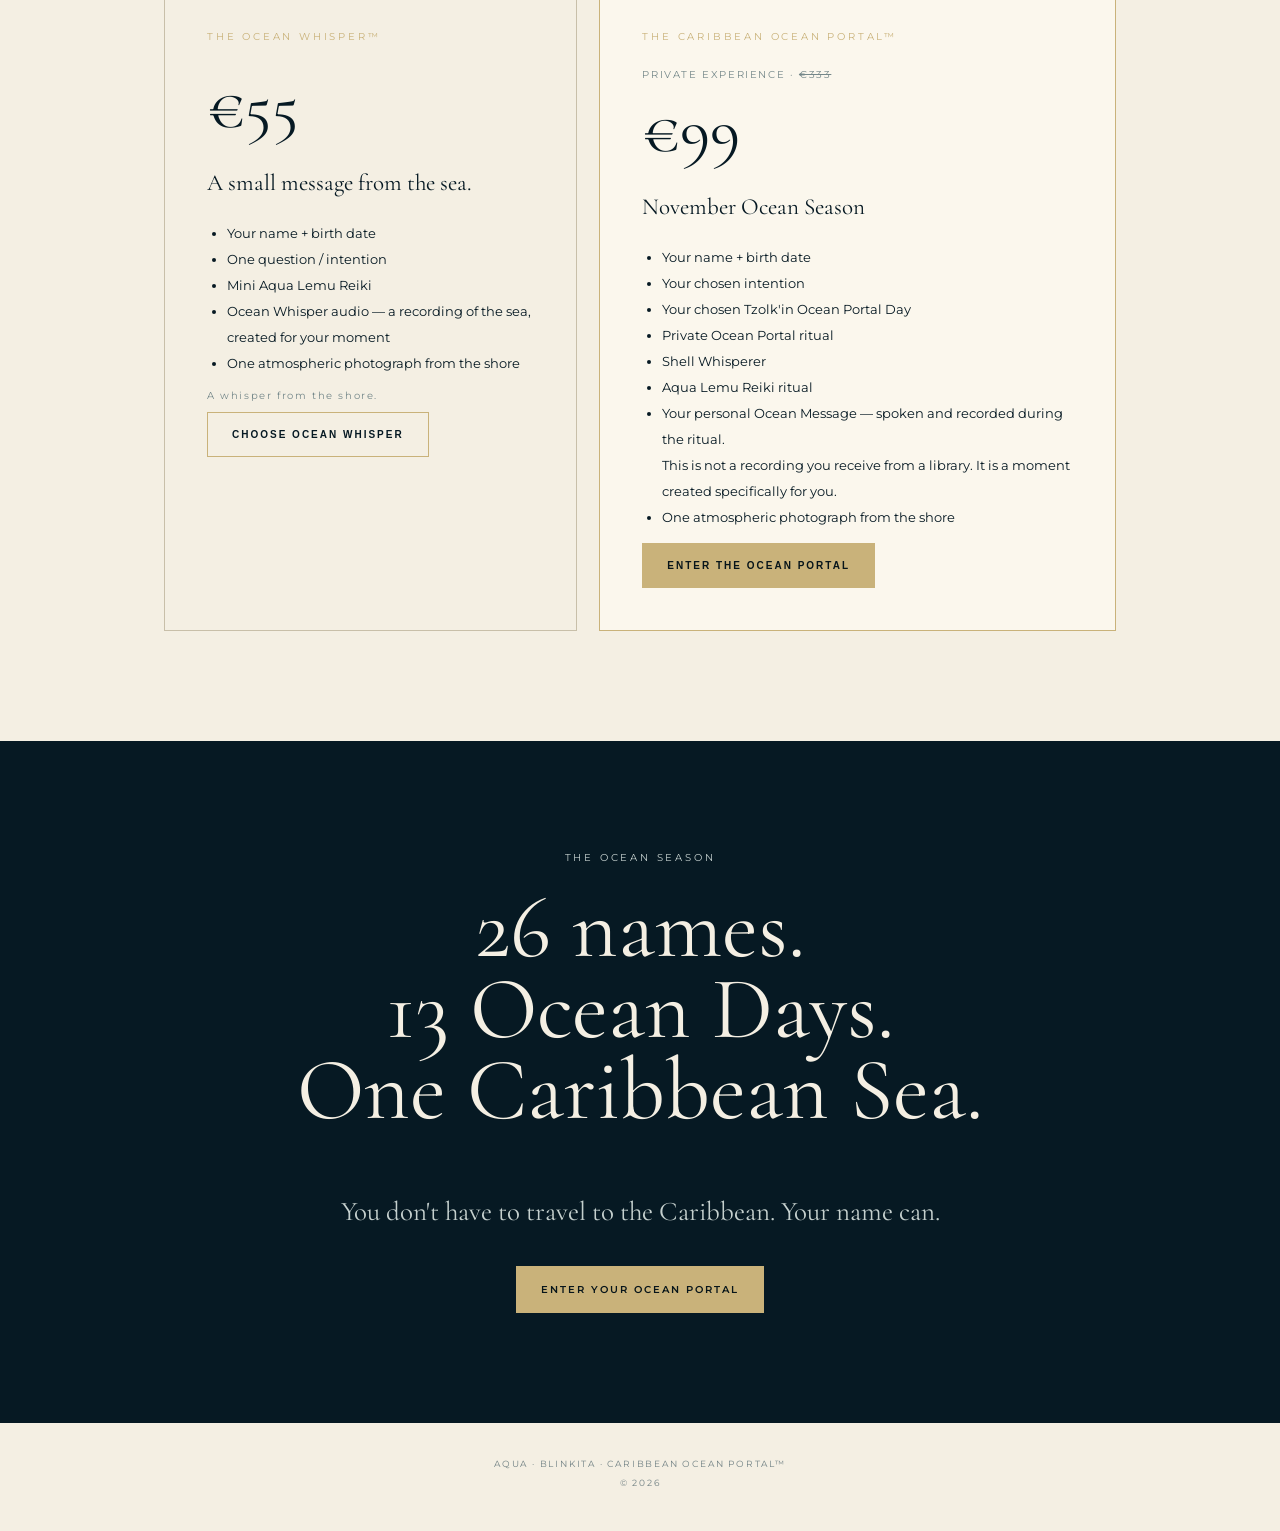
==== commit 37230845: "Update Aqua BLINKITA November 2026" ====
--- a/public/index.html
+++ b/public/index.html
@@ -370,7 +370,7 @@
   class="eyebrow"
   data-i18n="heroEyebrow"
 >
-  A PRIVATE CARIBBEAN EXPERIENCE · SEPTEMBER 2026
+  A PRIVATE CARIBBEAN EXPERIENCE · NOVEMBER 2026
 </p>
 
 <p
@@ -489,7 +489,7 @@
     class="eyebrow"
     data-i18n="portalEyebrow"
   >
-    SEPTEMBER 2026
+    NOVEMBER 2026
   </p>
 
   <h2 data-i18n="portalTitle">
@@ -831,8 +831,8 @@
 <div class="section-image full-image">
 
 <img
-src="images/9-september-season.jpg"
-alt="September Caribbean ocean season"
+src="images/0-final-atmospheric1.jpg"
+alt="November Caribbean ocean season"
 
 >
 
@@ -941,7 +941,7 @@
     class="tag"
     data-i18n="portalOfferTag"
   >
-    September Ocean Season
+    November Ocean Season
   </p>
 
   <ul>
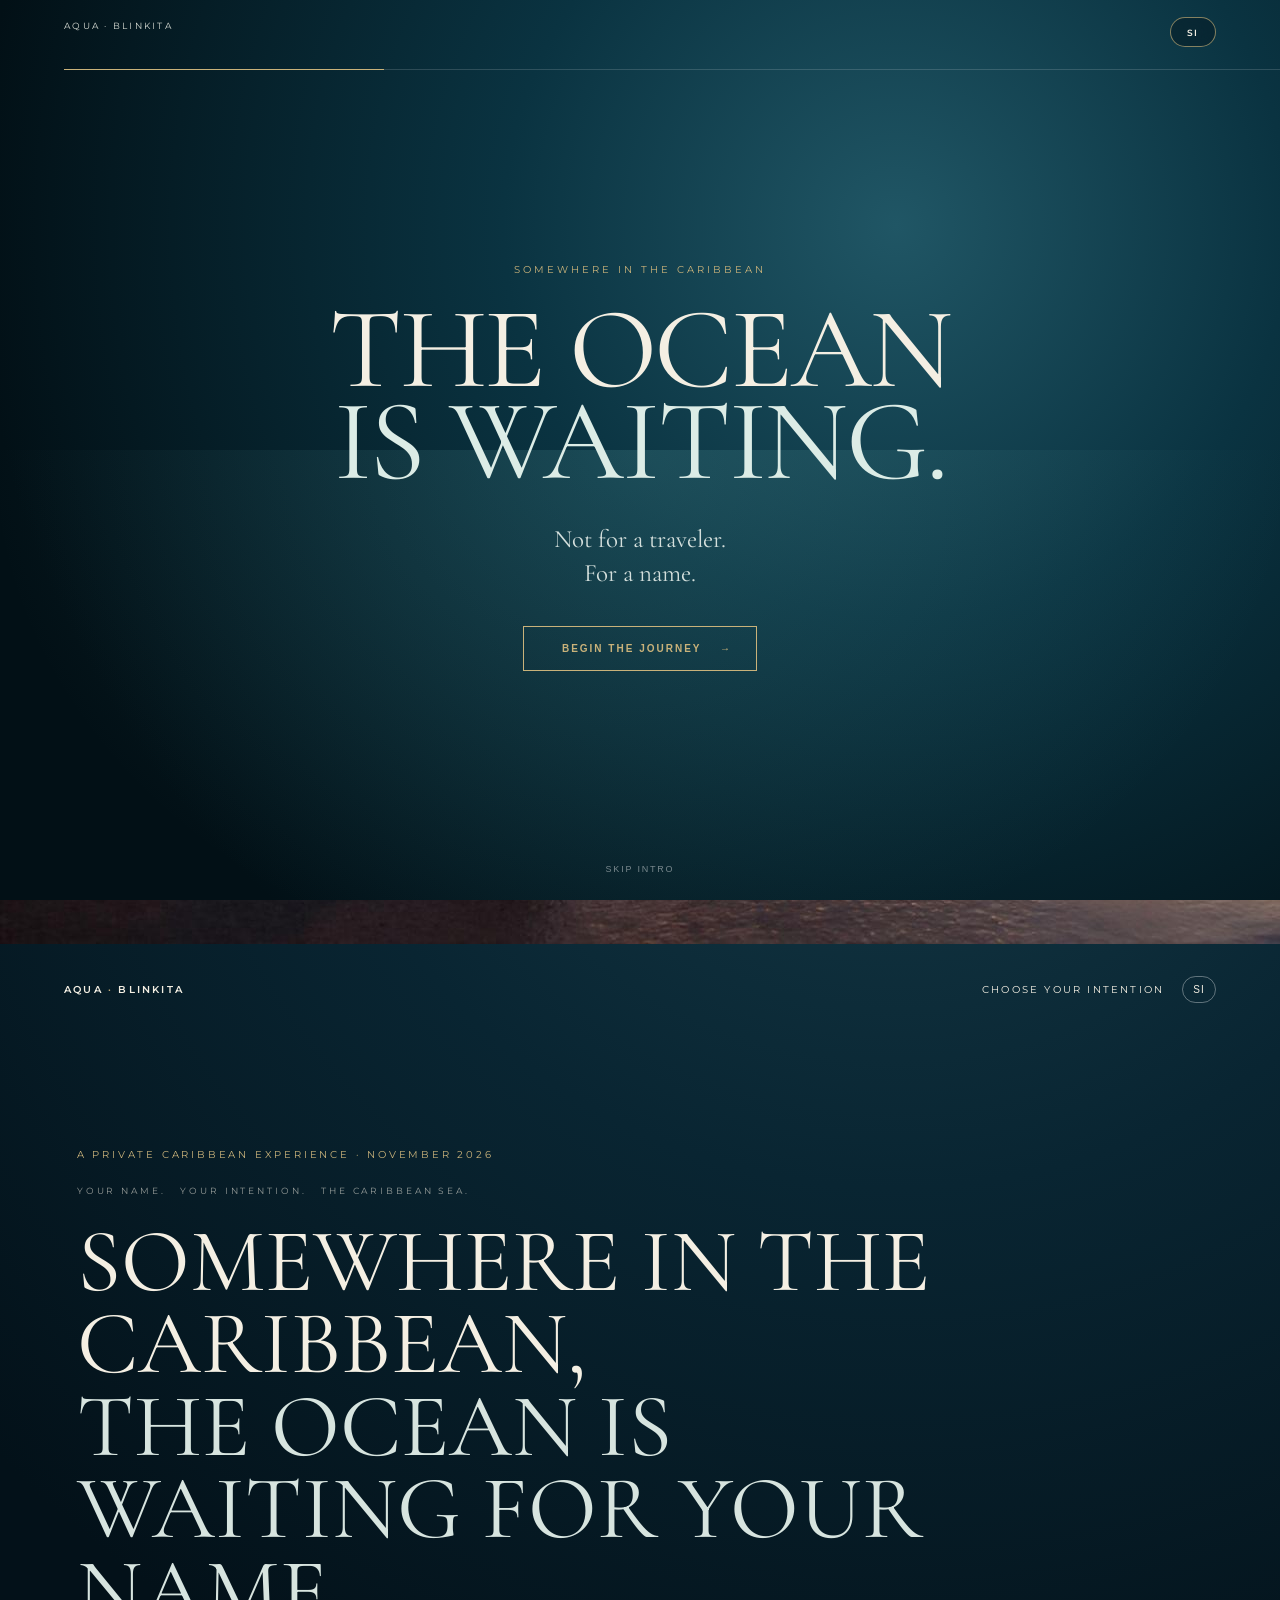
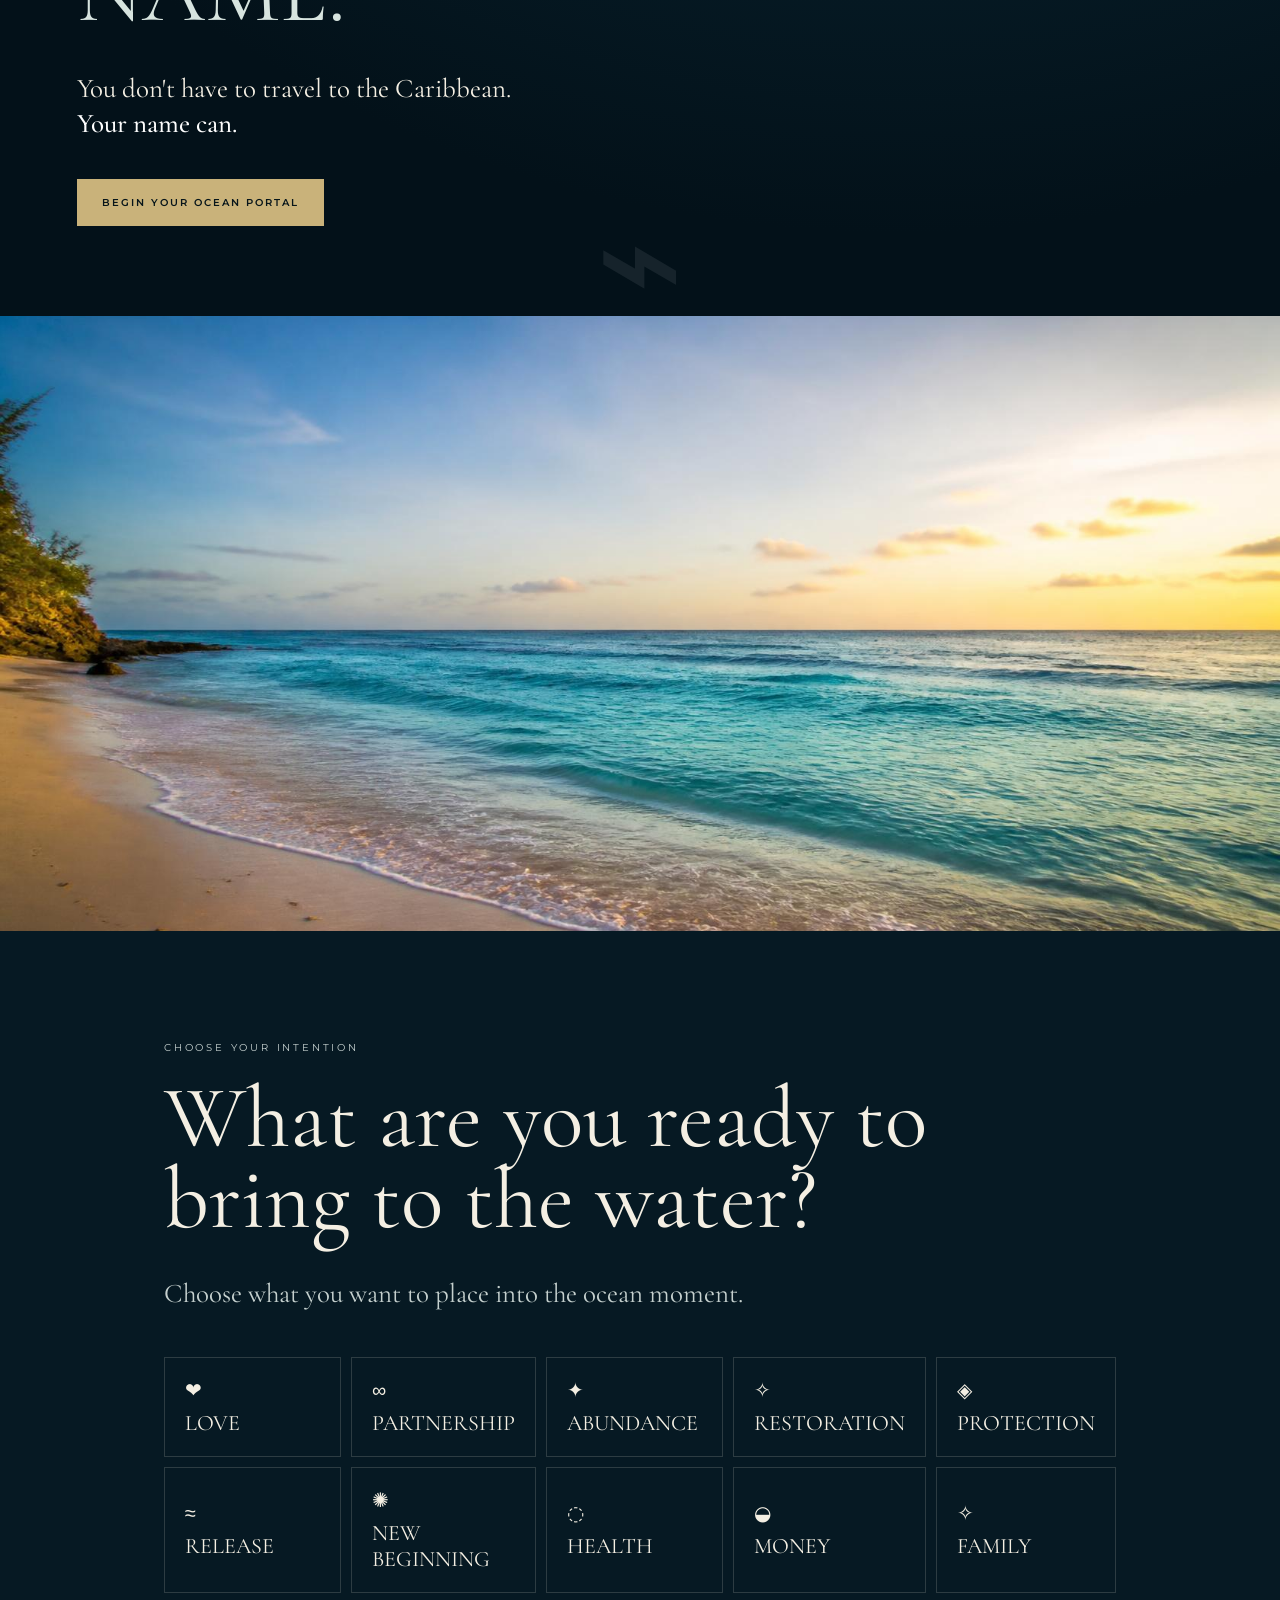
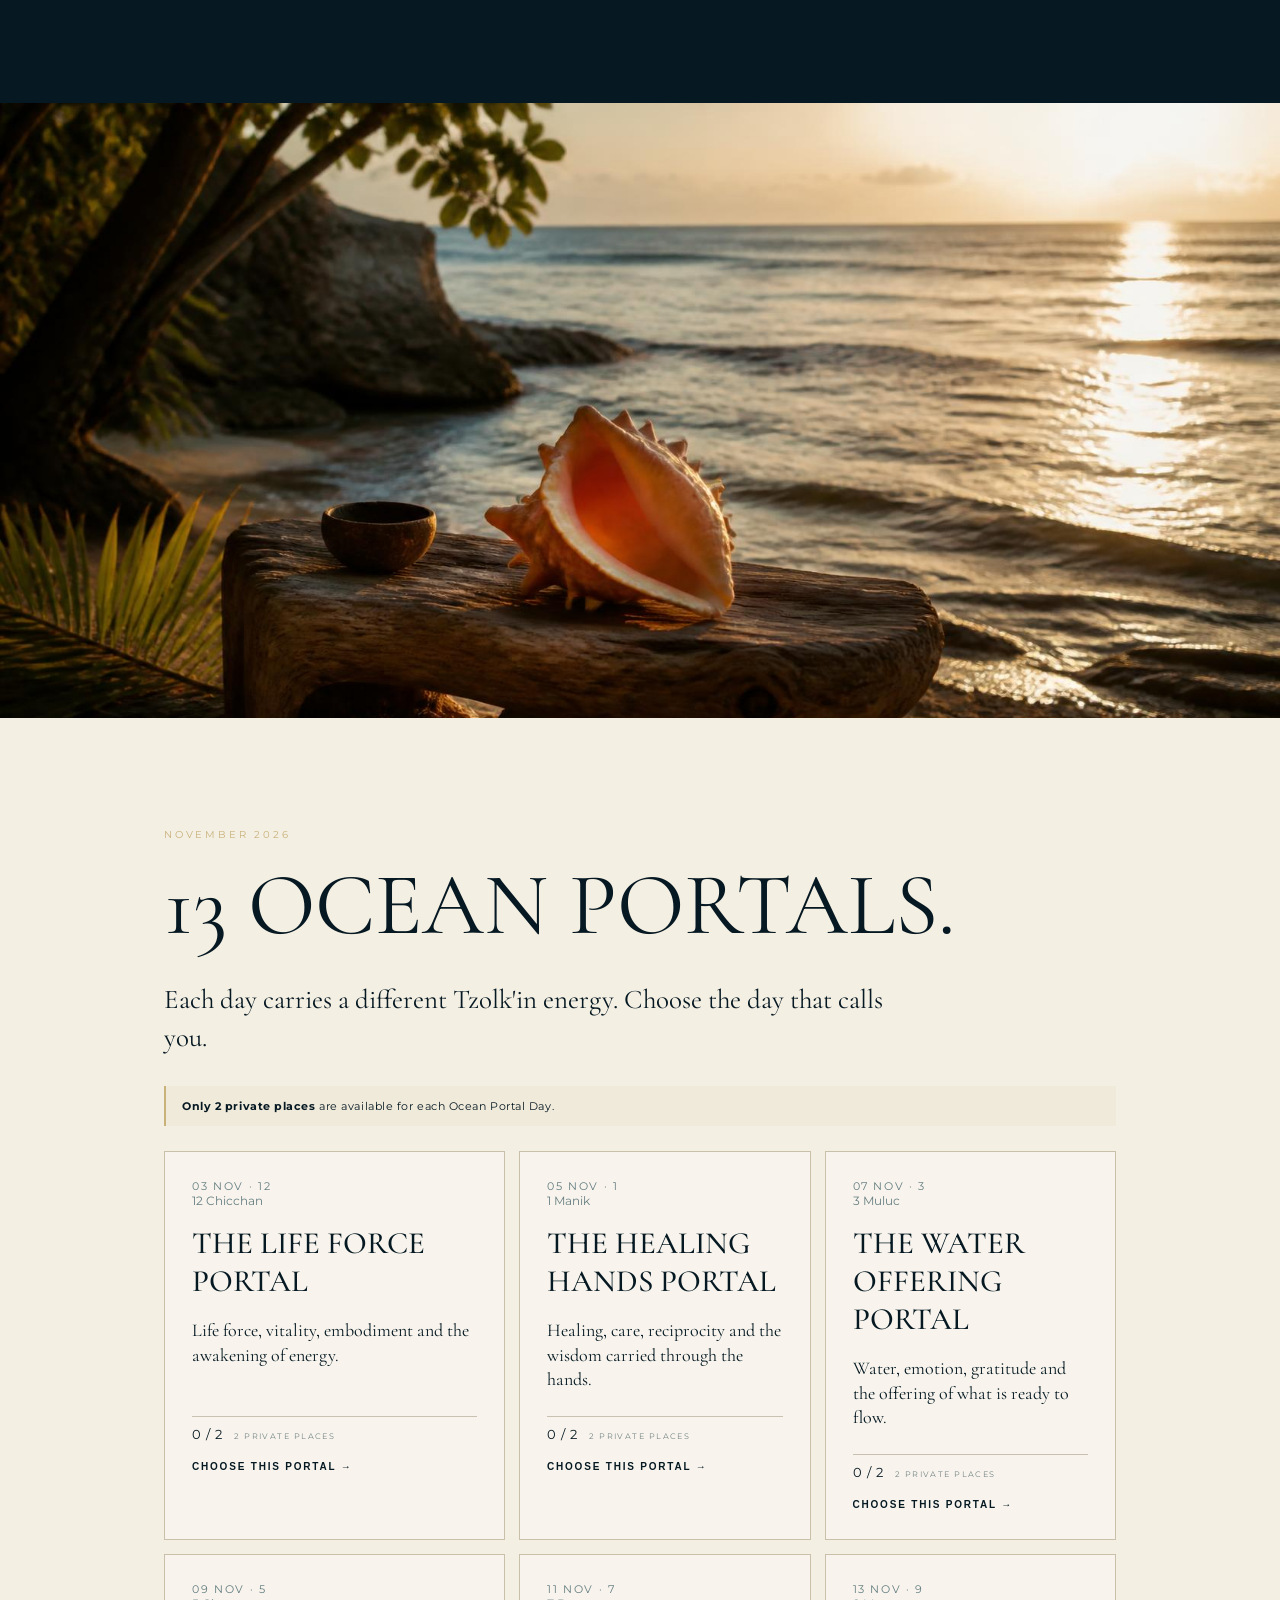
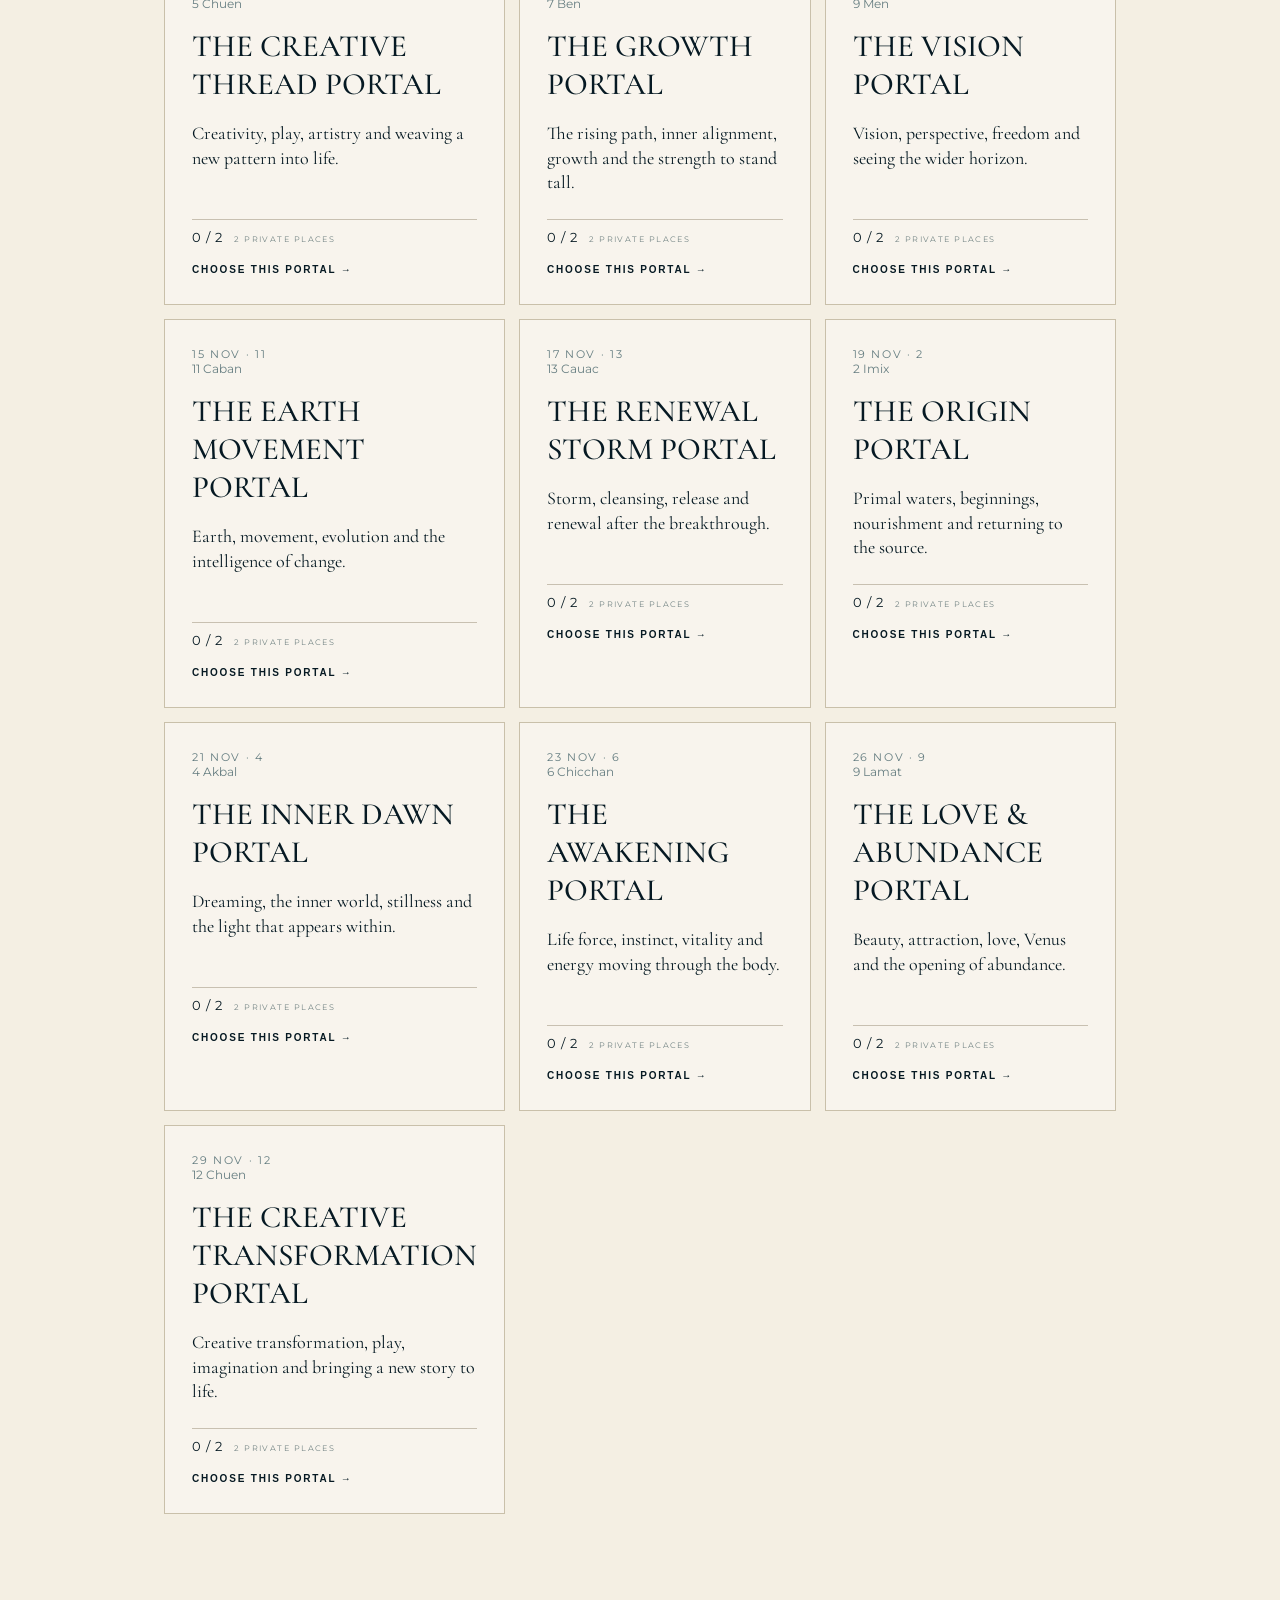
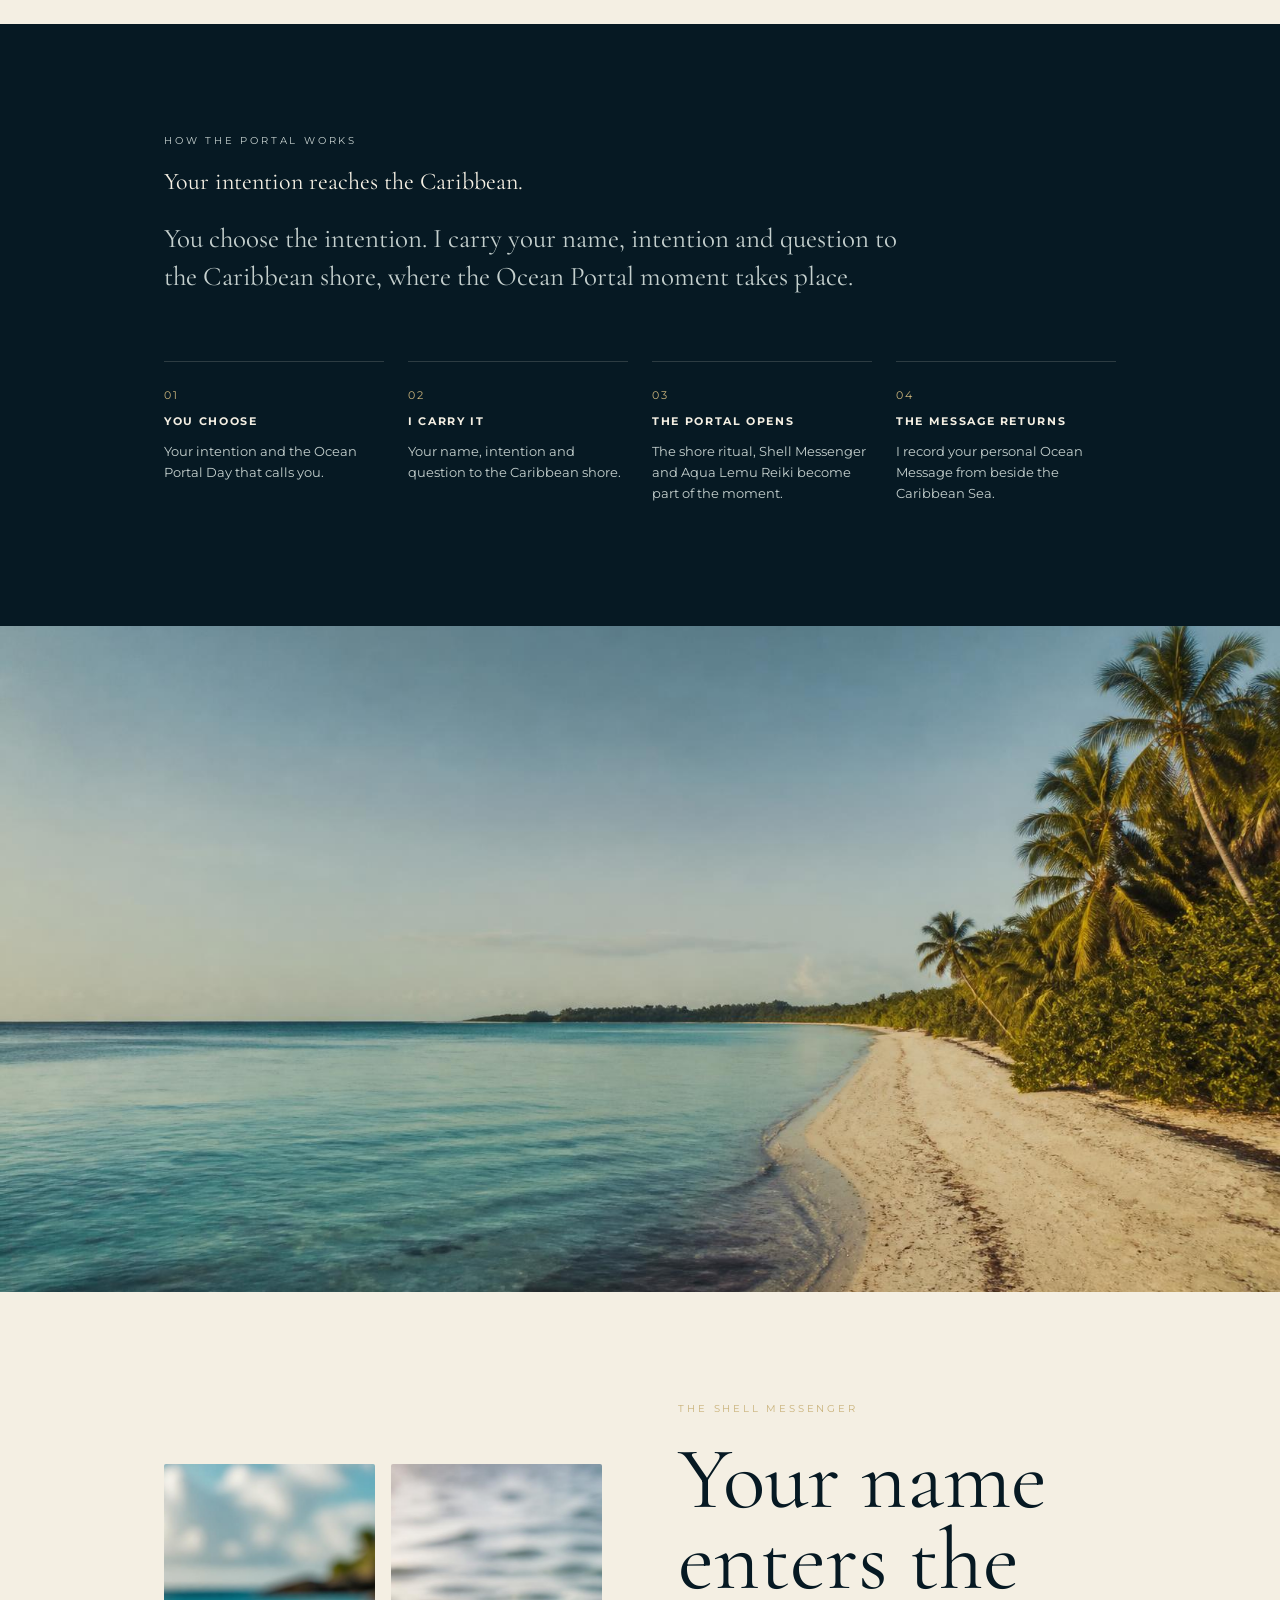
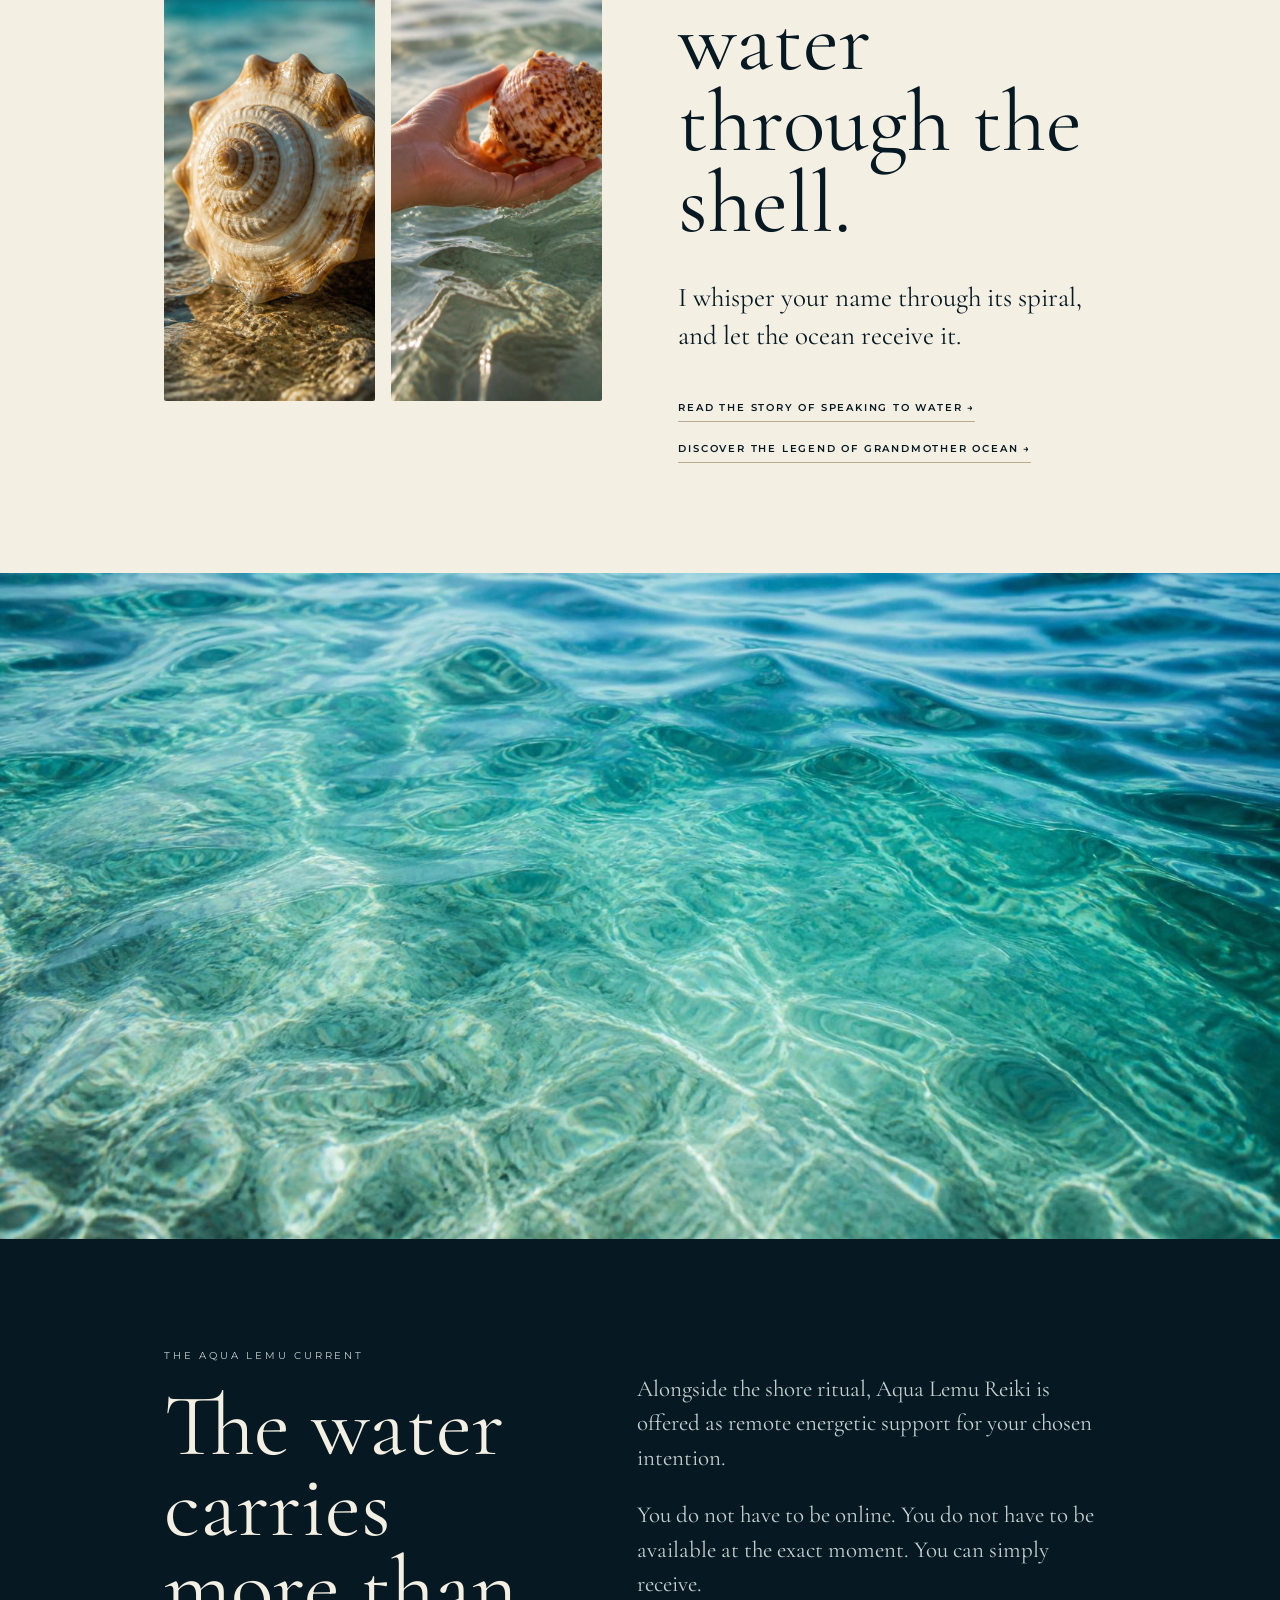
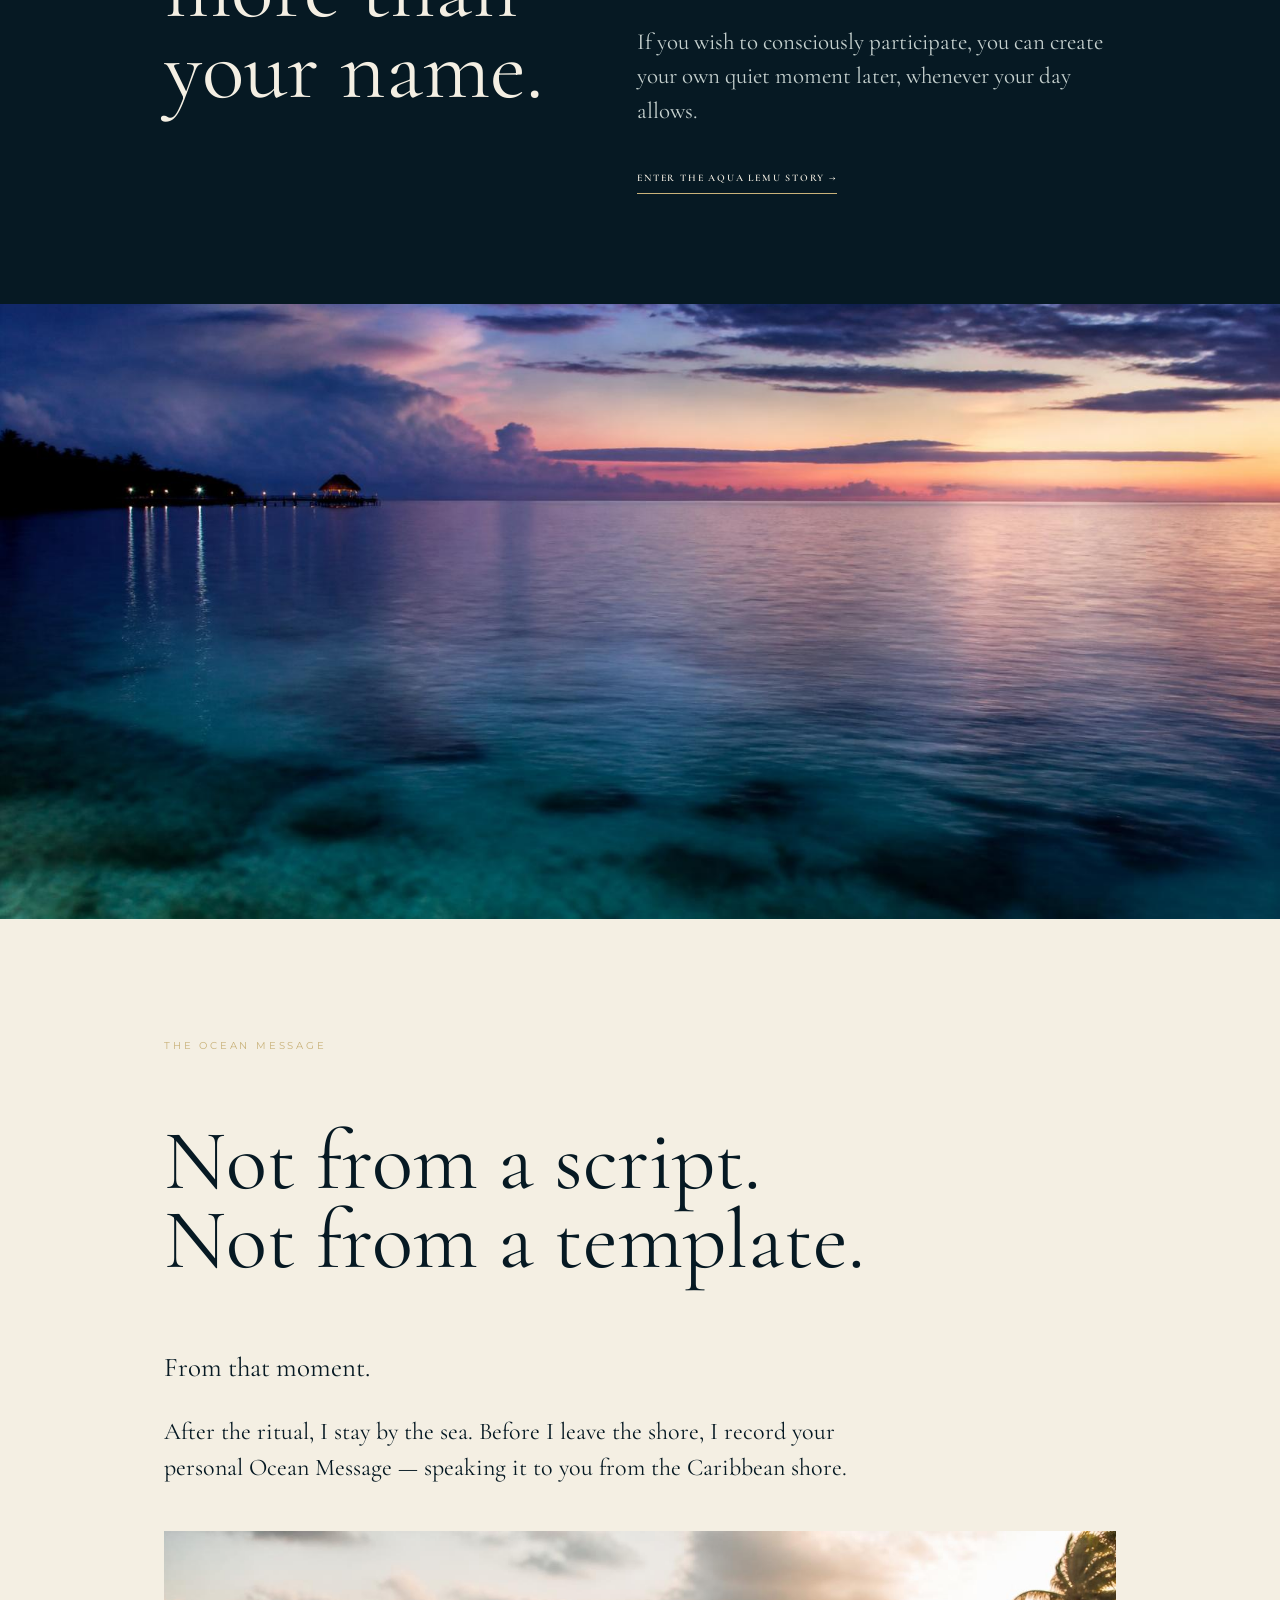
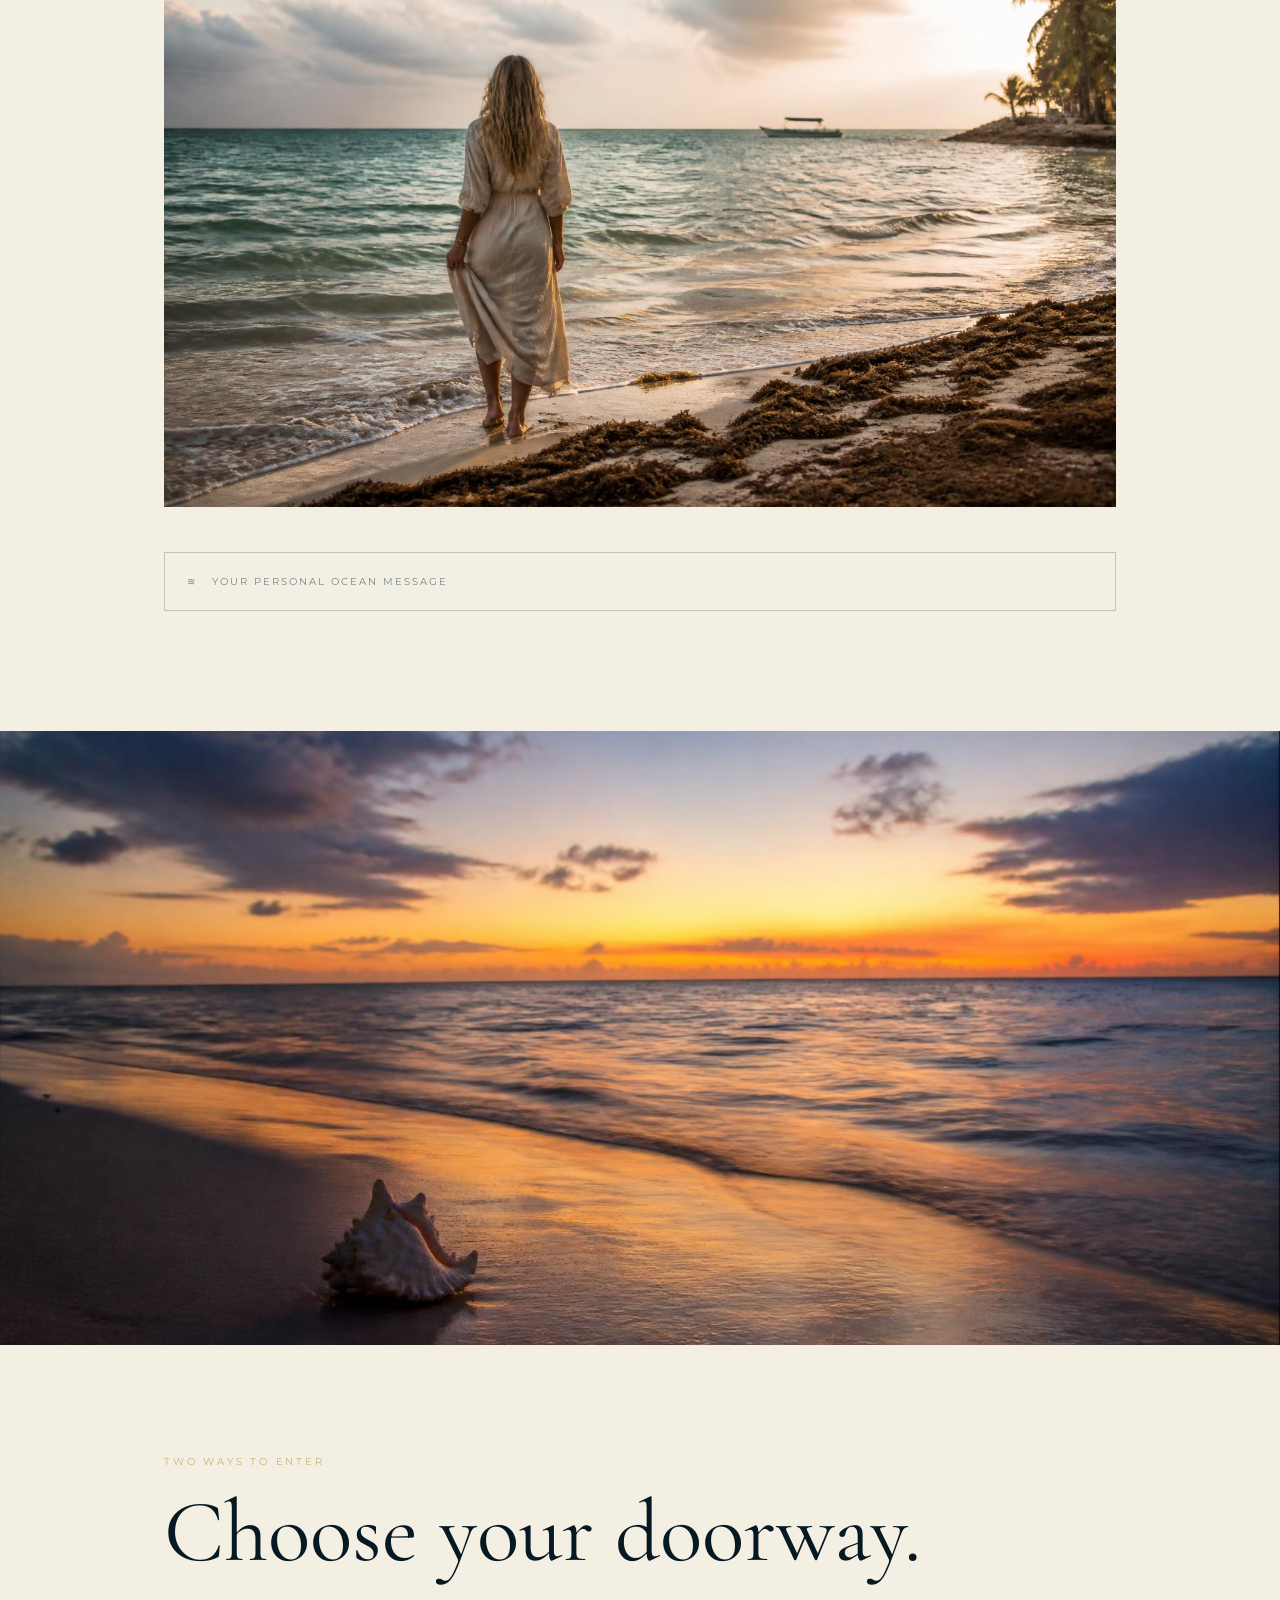
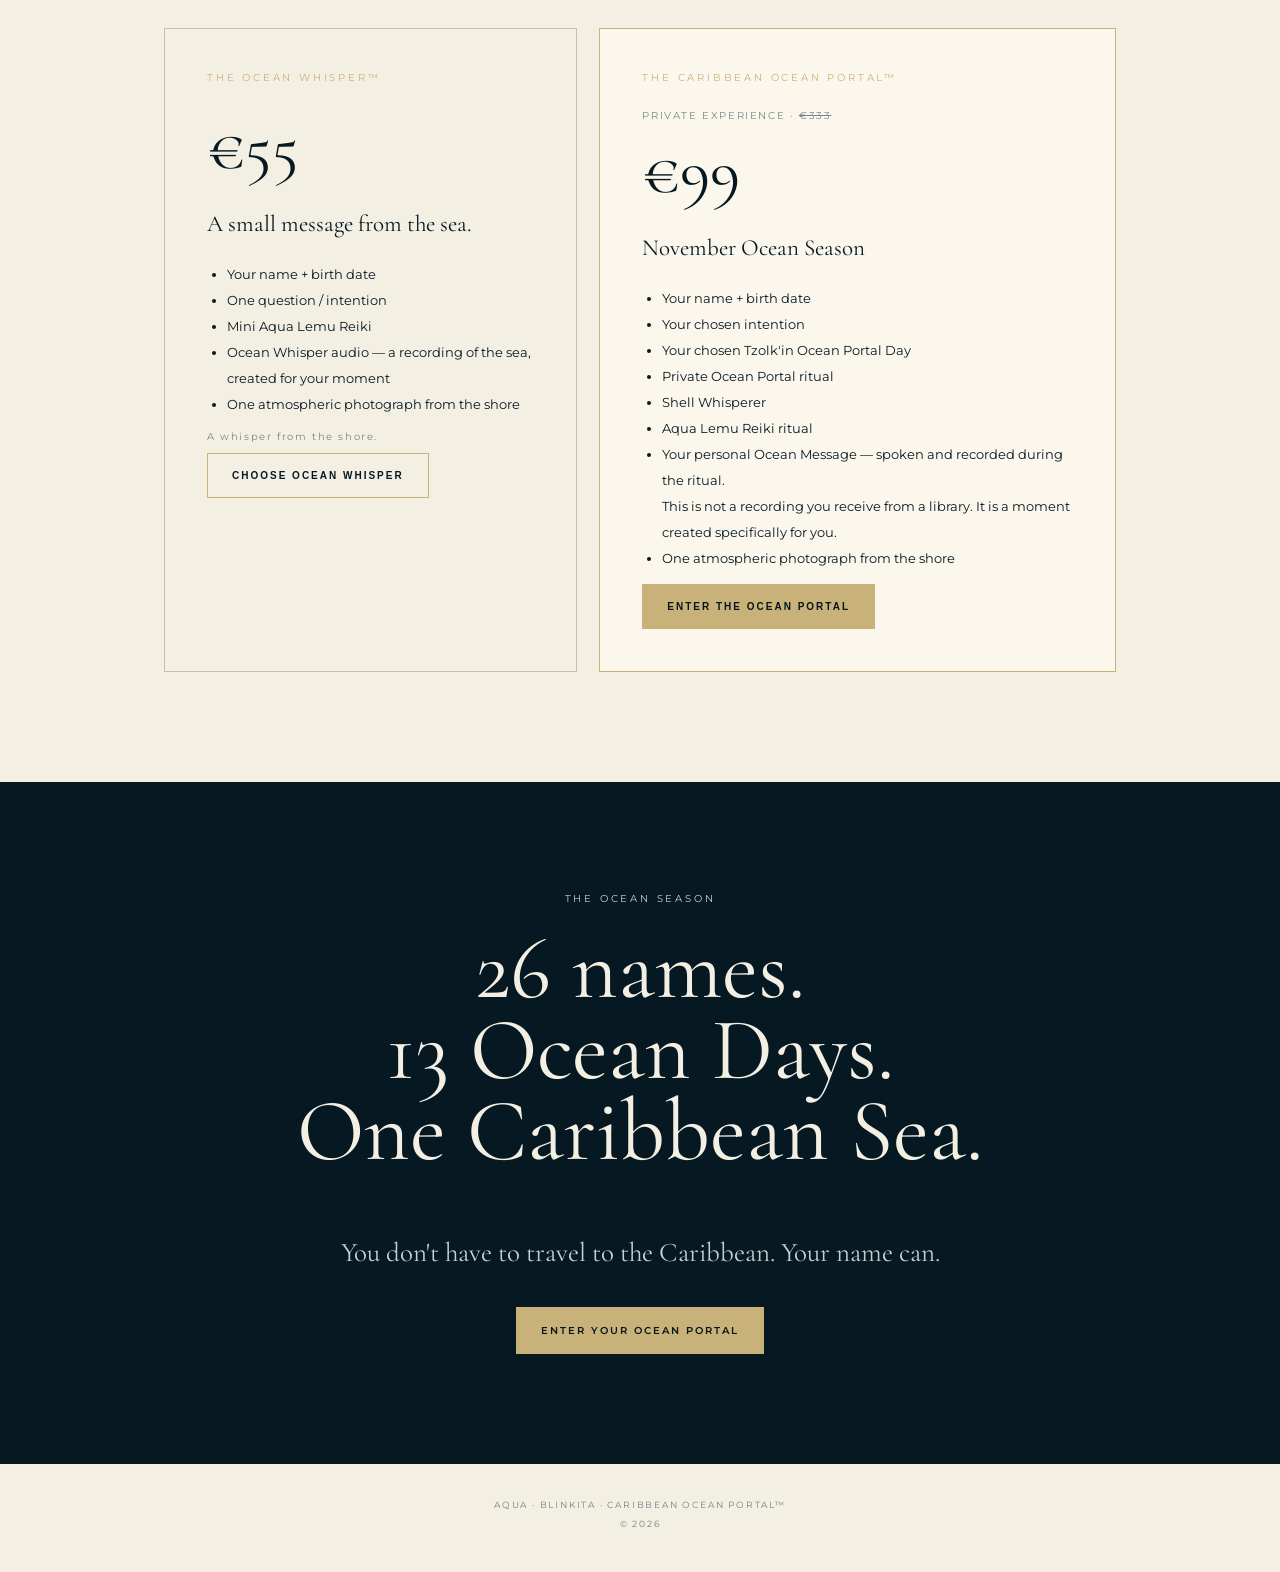
==== commit 30f622f9: "Link Grandmother Ocean legend from portal homepage" ====
--- a/public/index.html
+++ b/public/index.html
@@ -679,6 +679,14 @@
   READ THE STORY OF SPEAKING TO WATER →
 </a>
 
+<a
+  href="grandmother-ocean.html"
+  class="story-link"
+  data-i18n="readGrandmother"
+>
+  DISCOVER THE LEGEND OF GRANDMOTHER OCEAN →
+</a>
+
 
   </div>
 
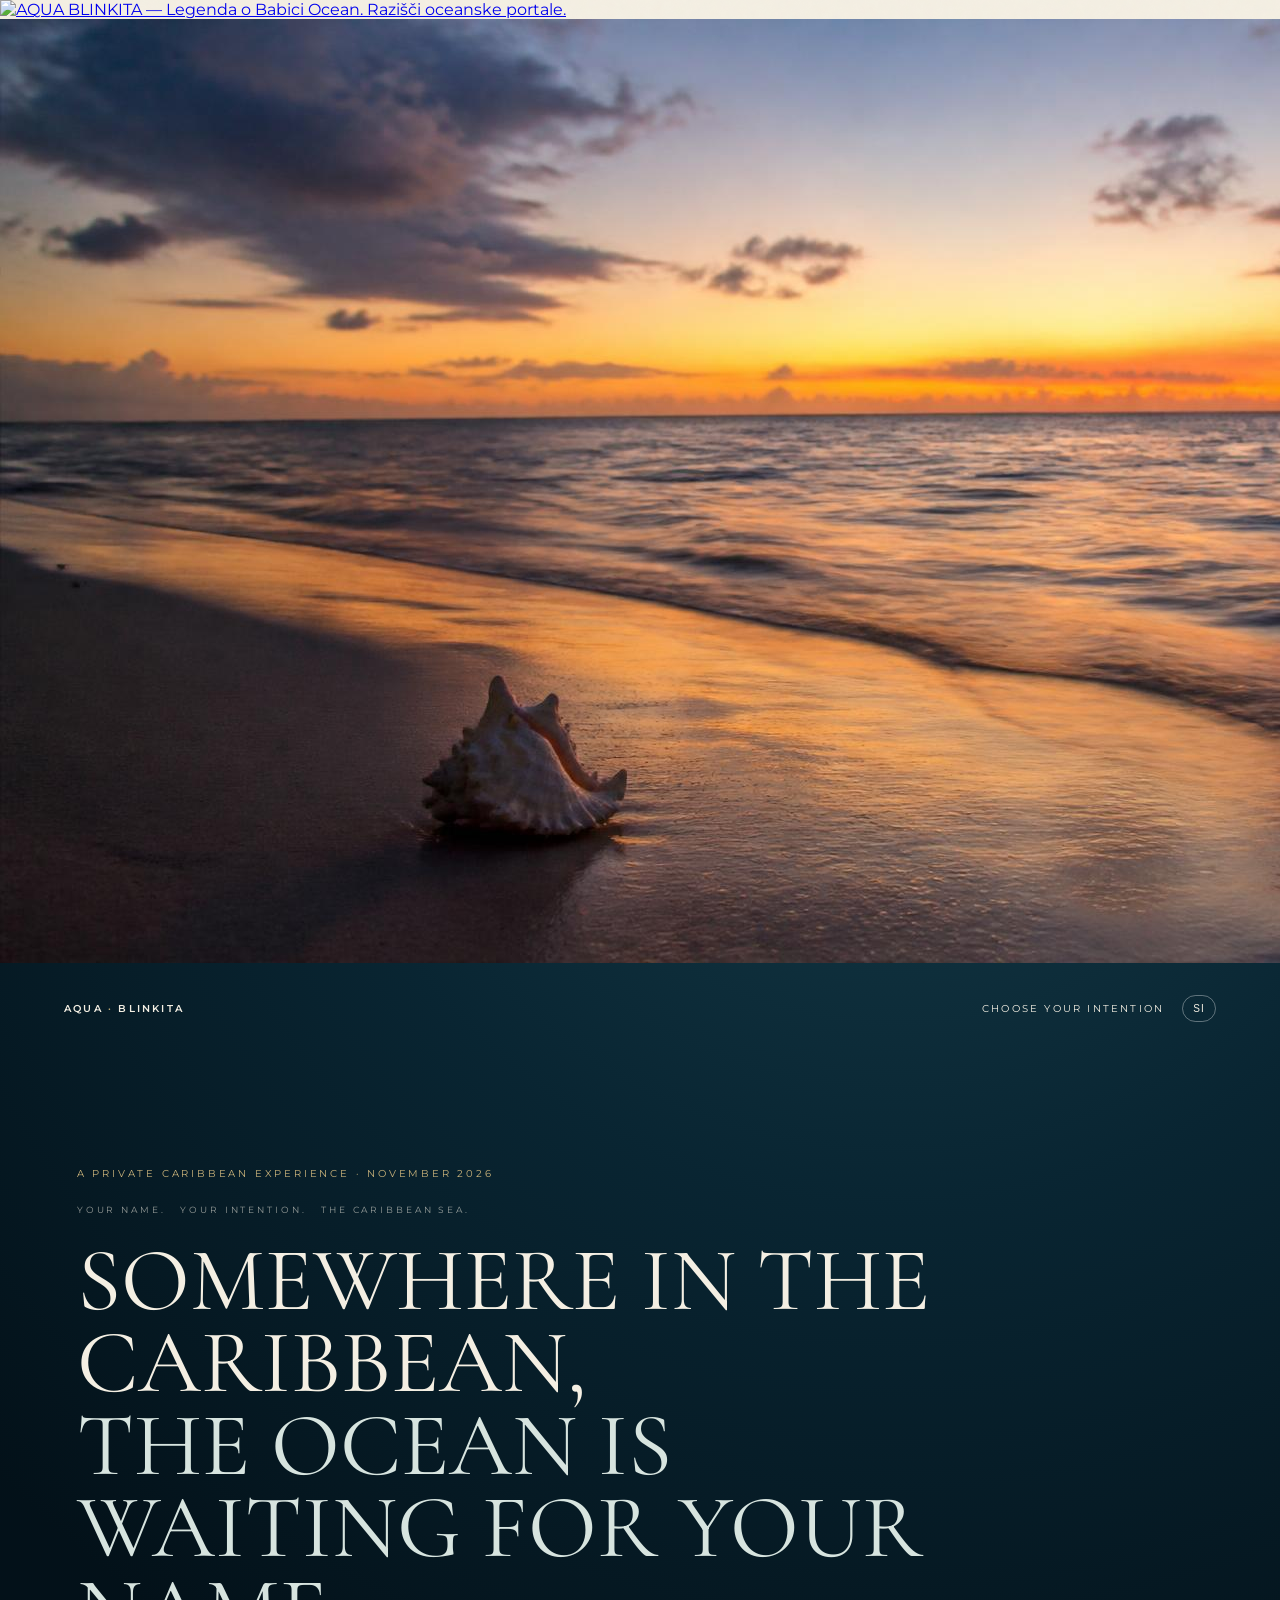
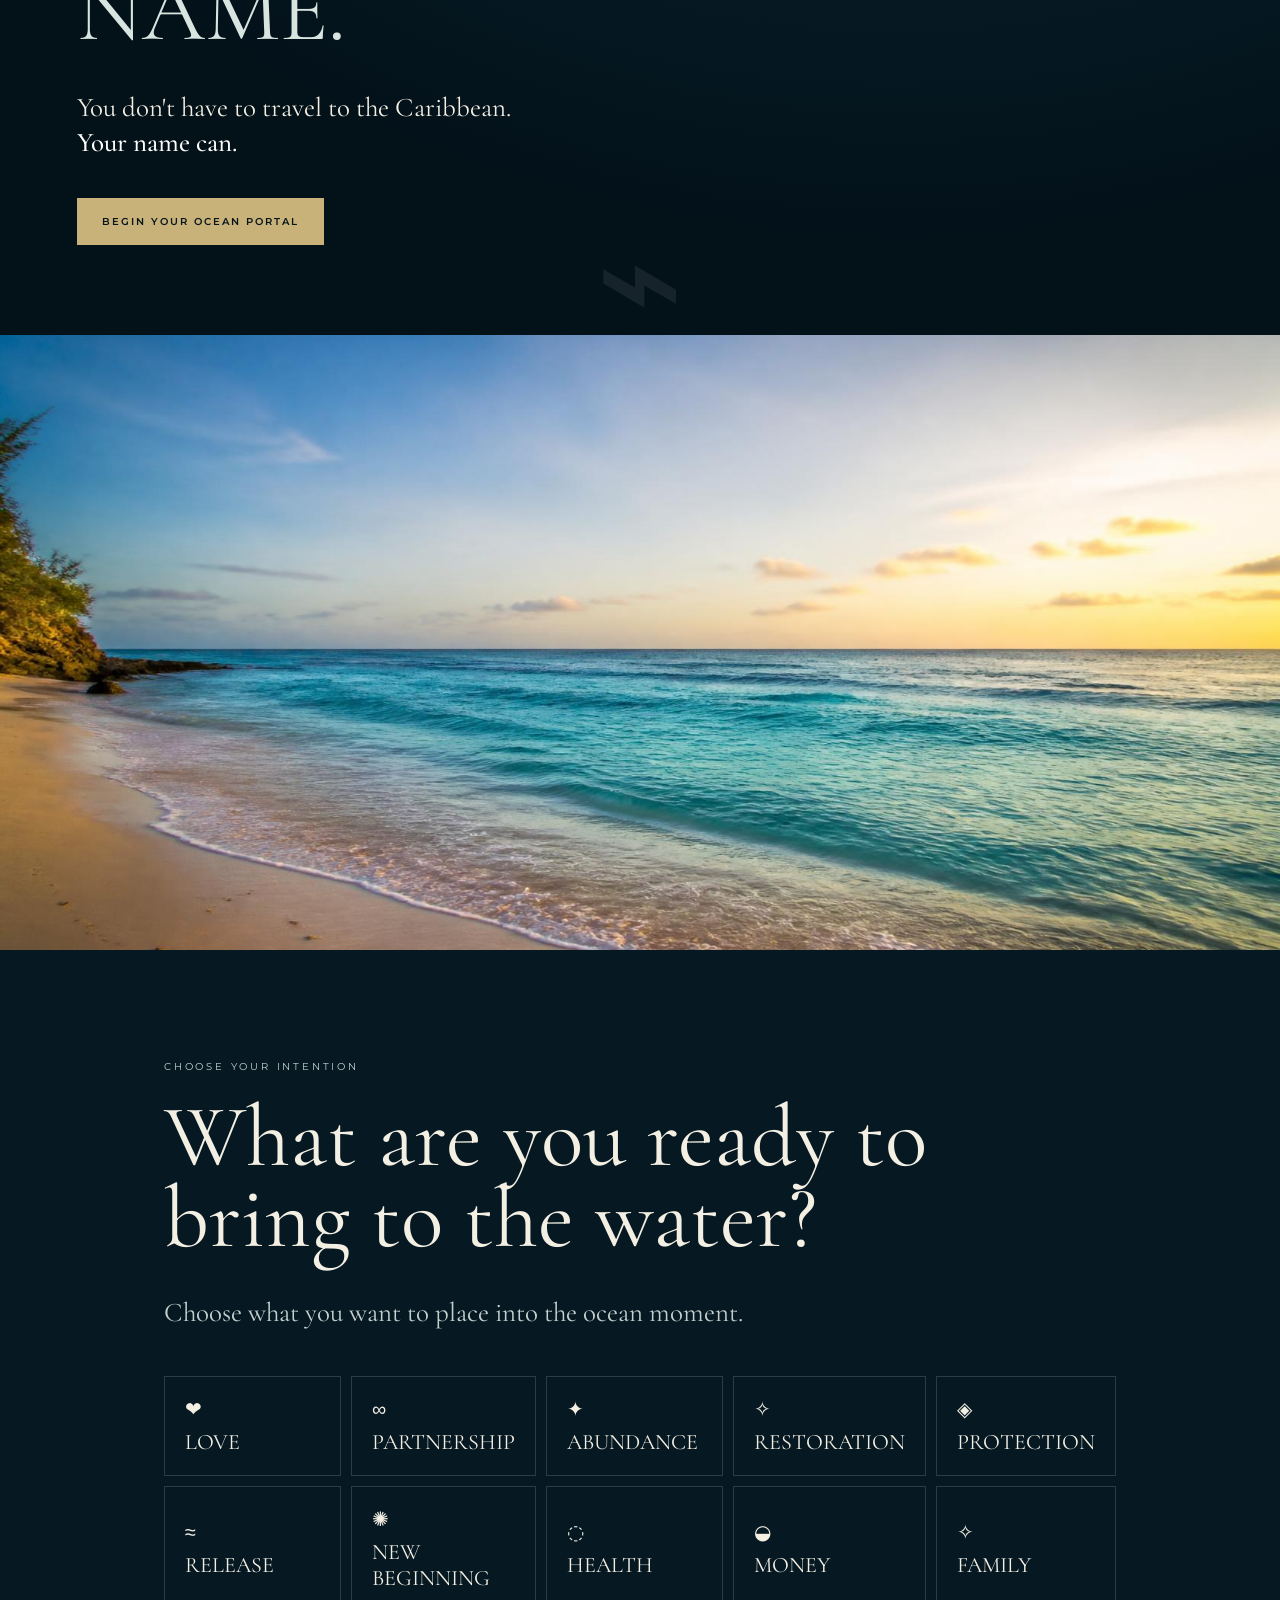
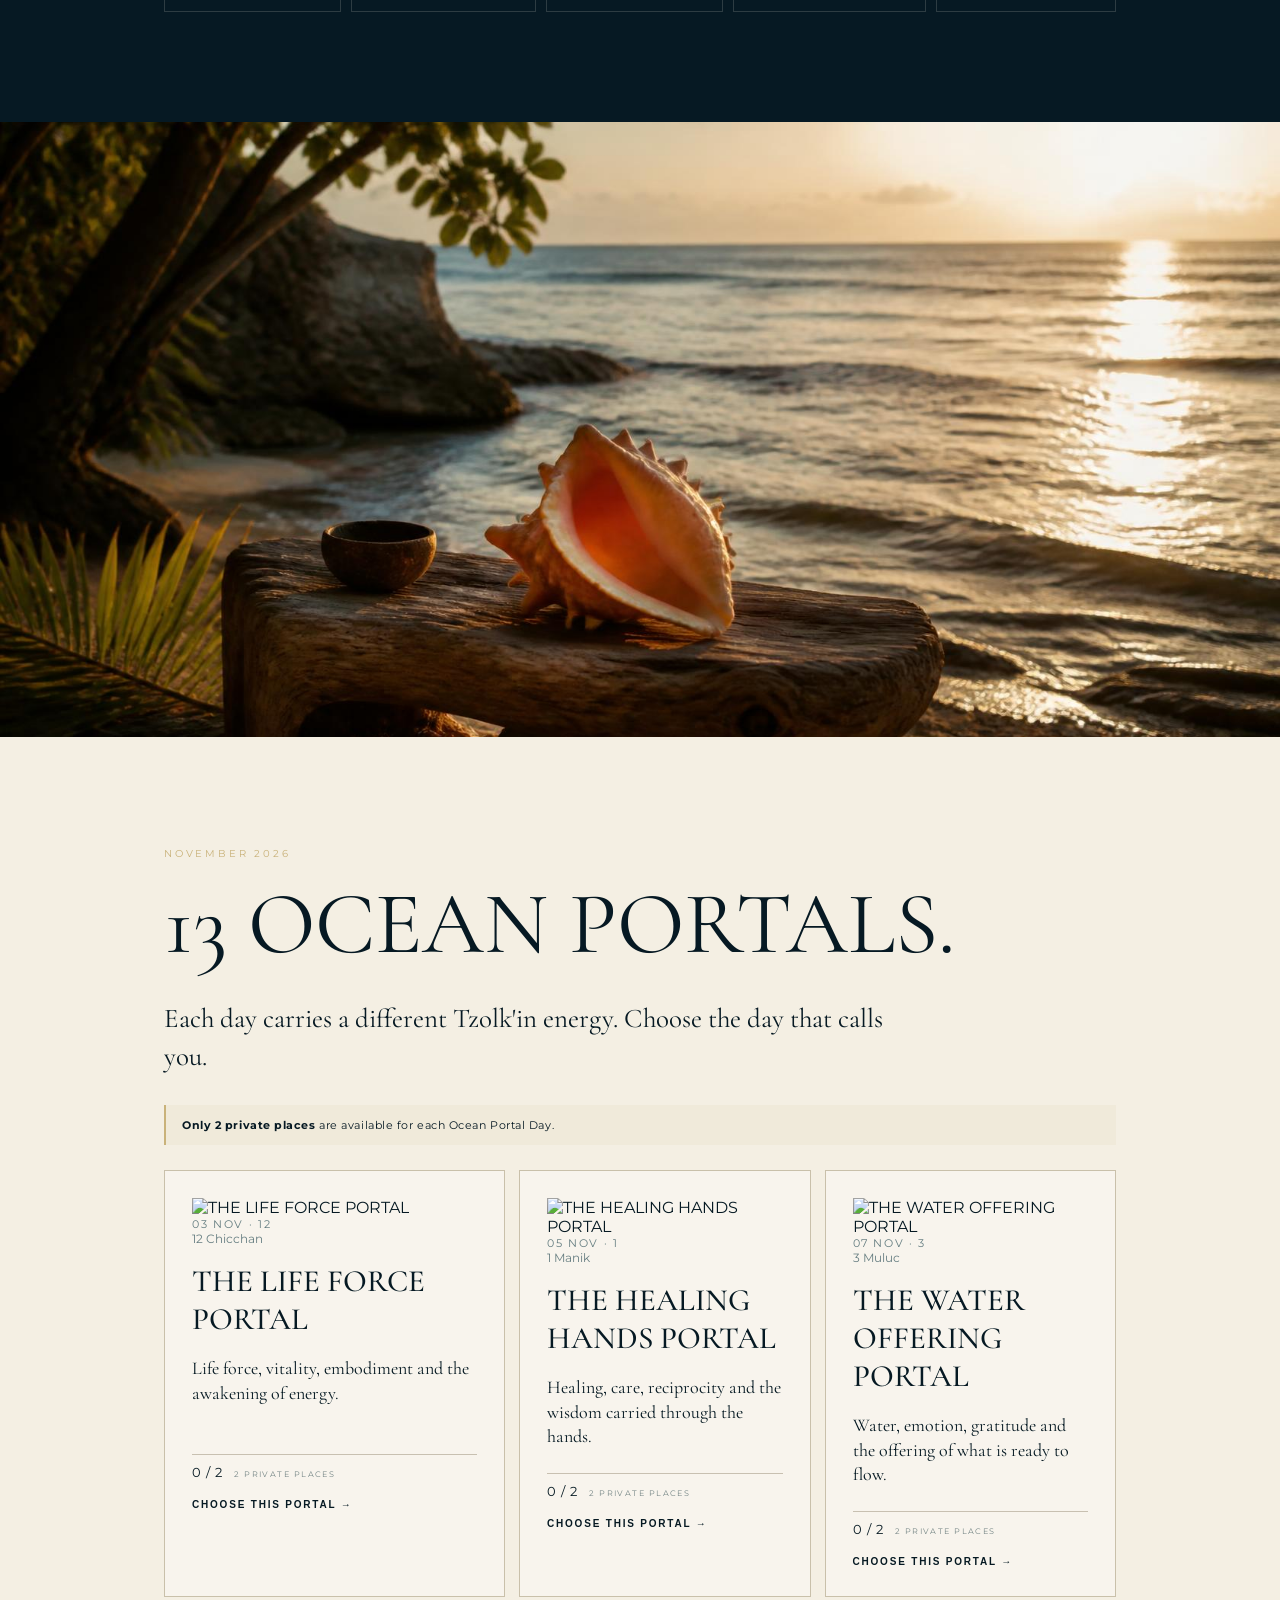
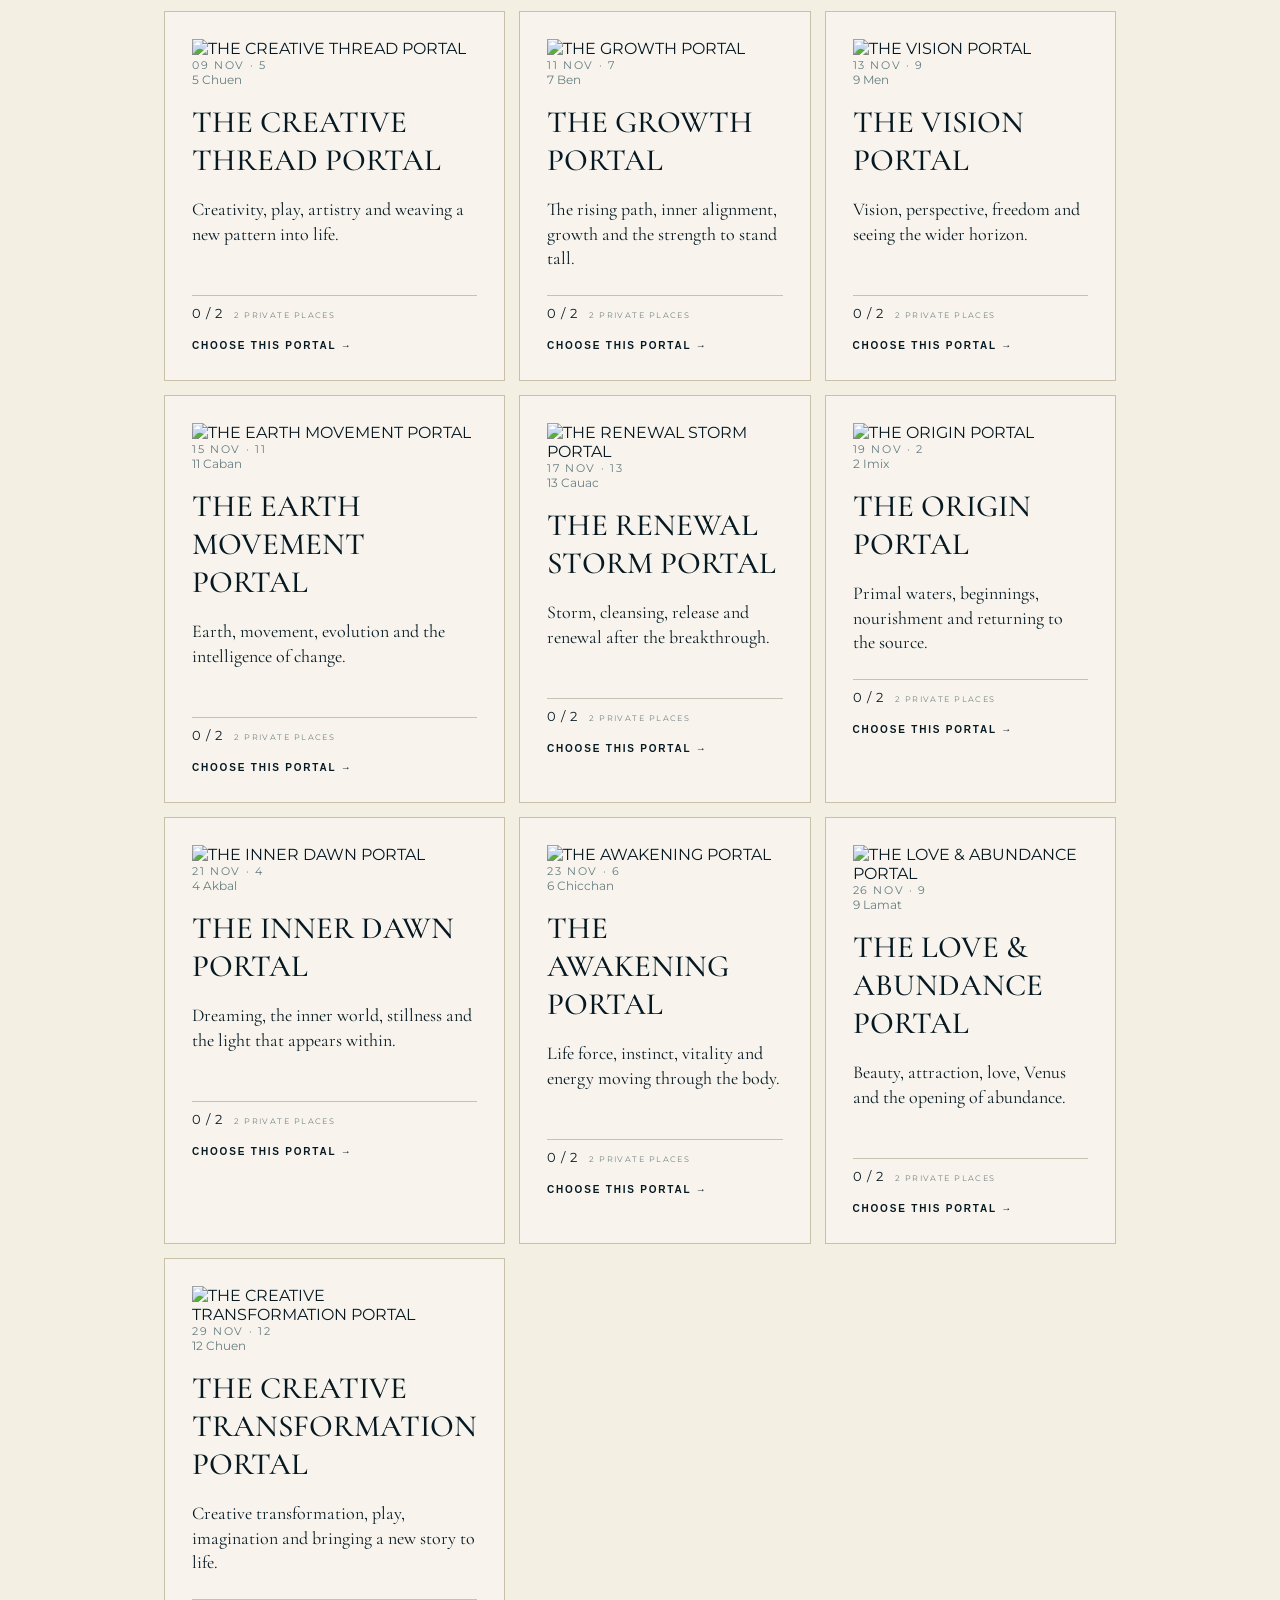
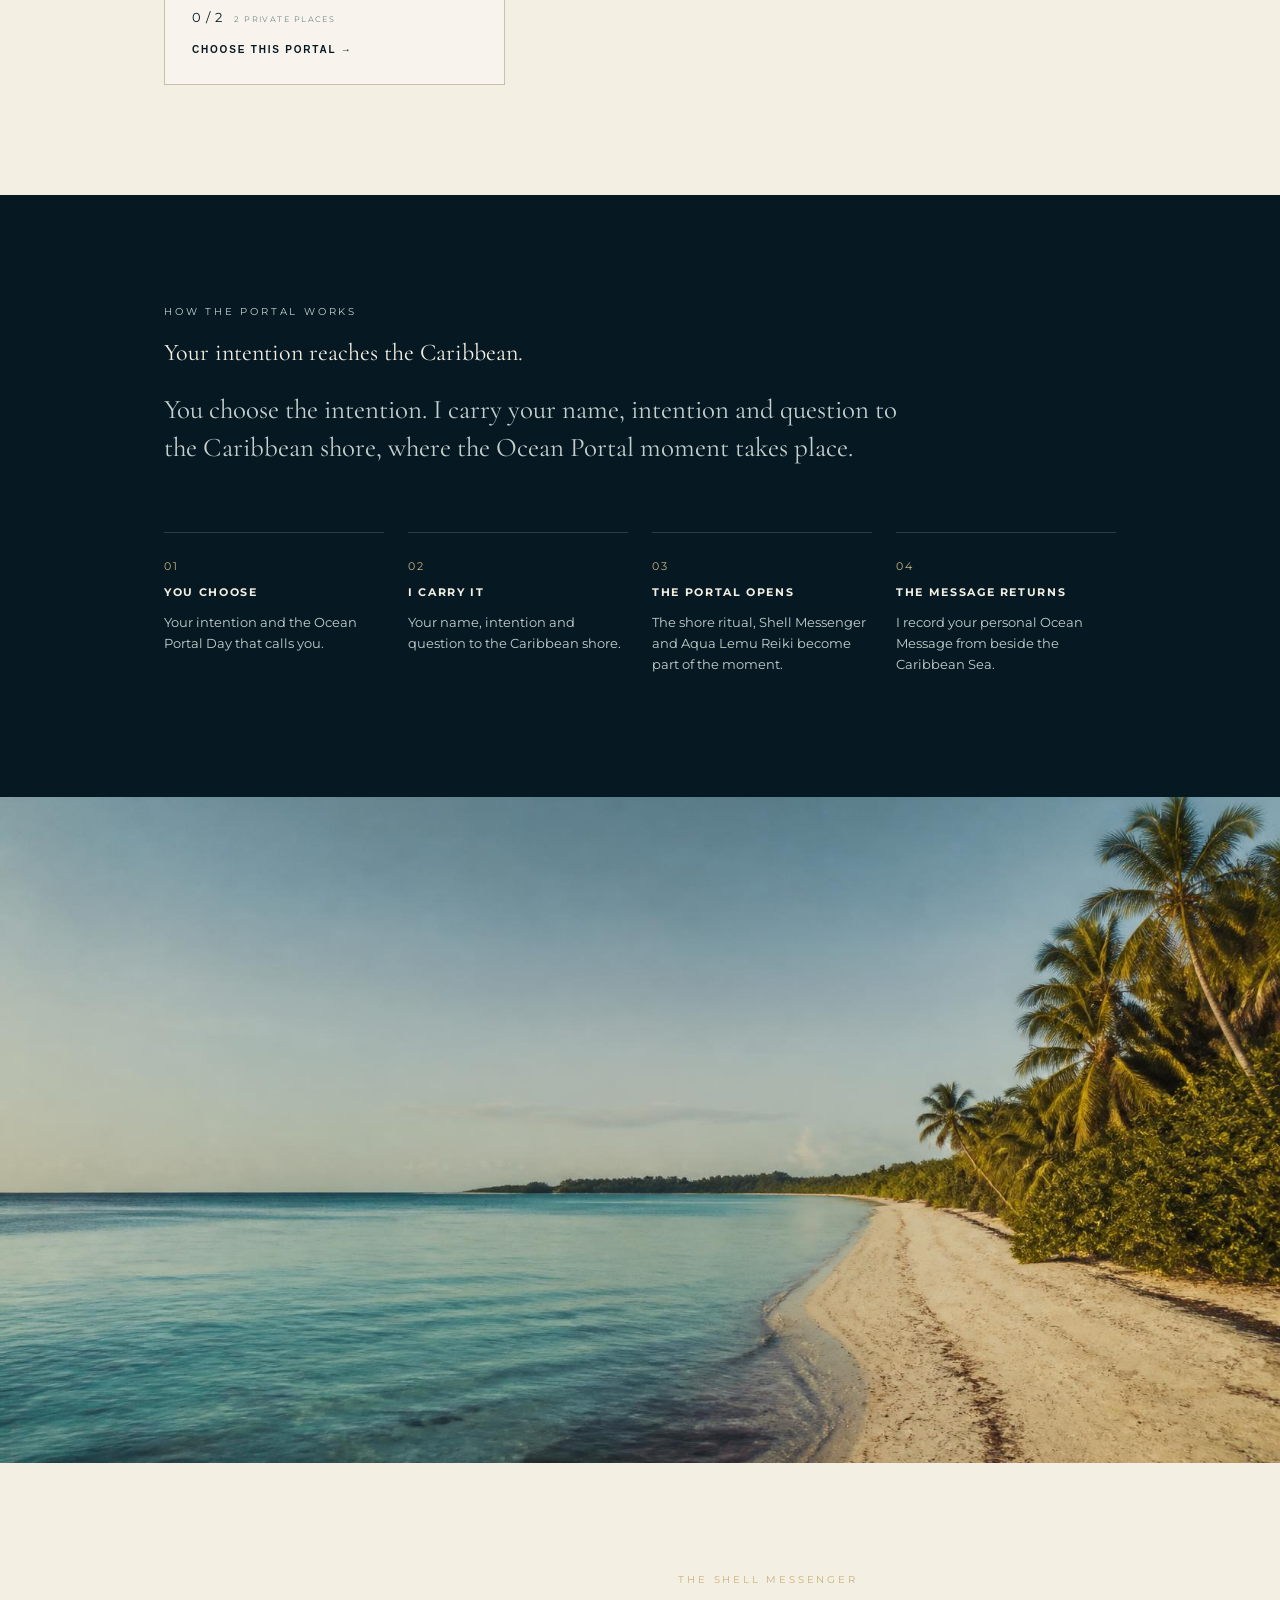
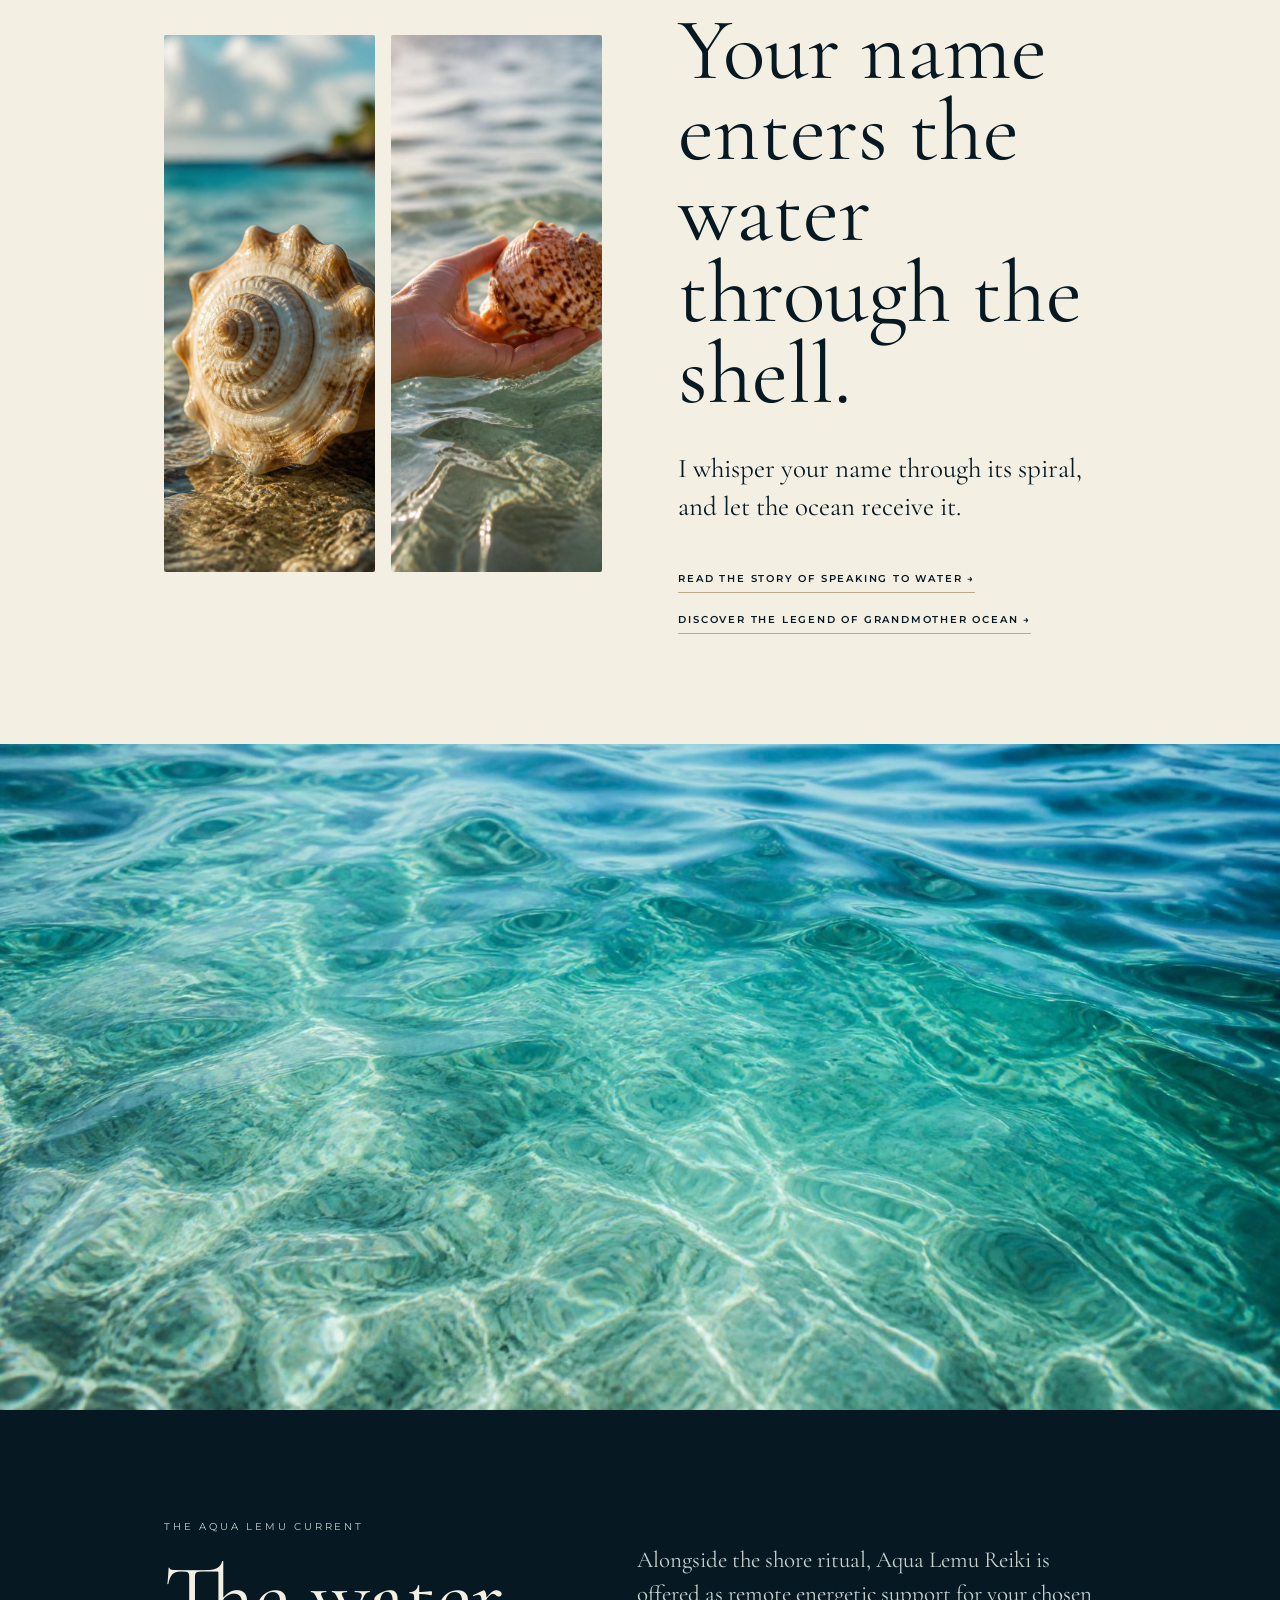
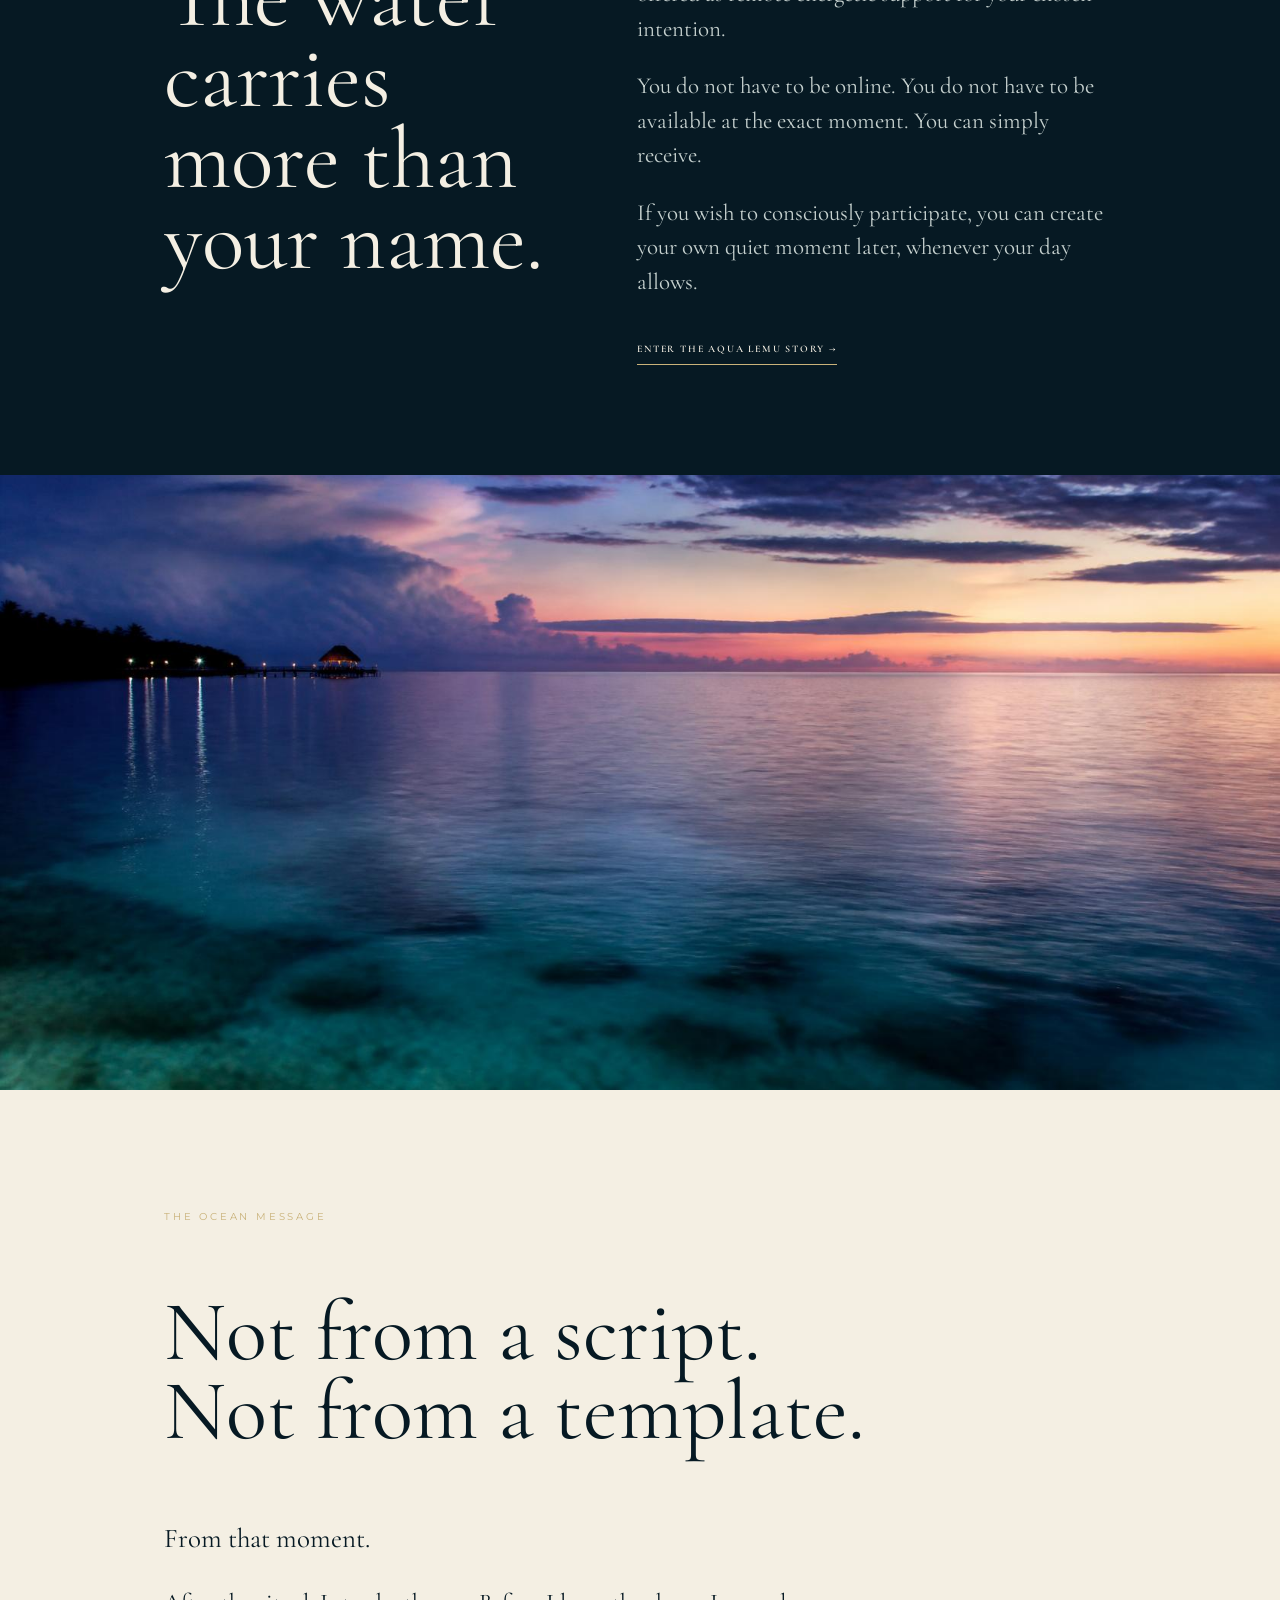
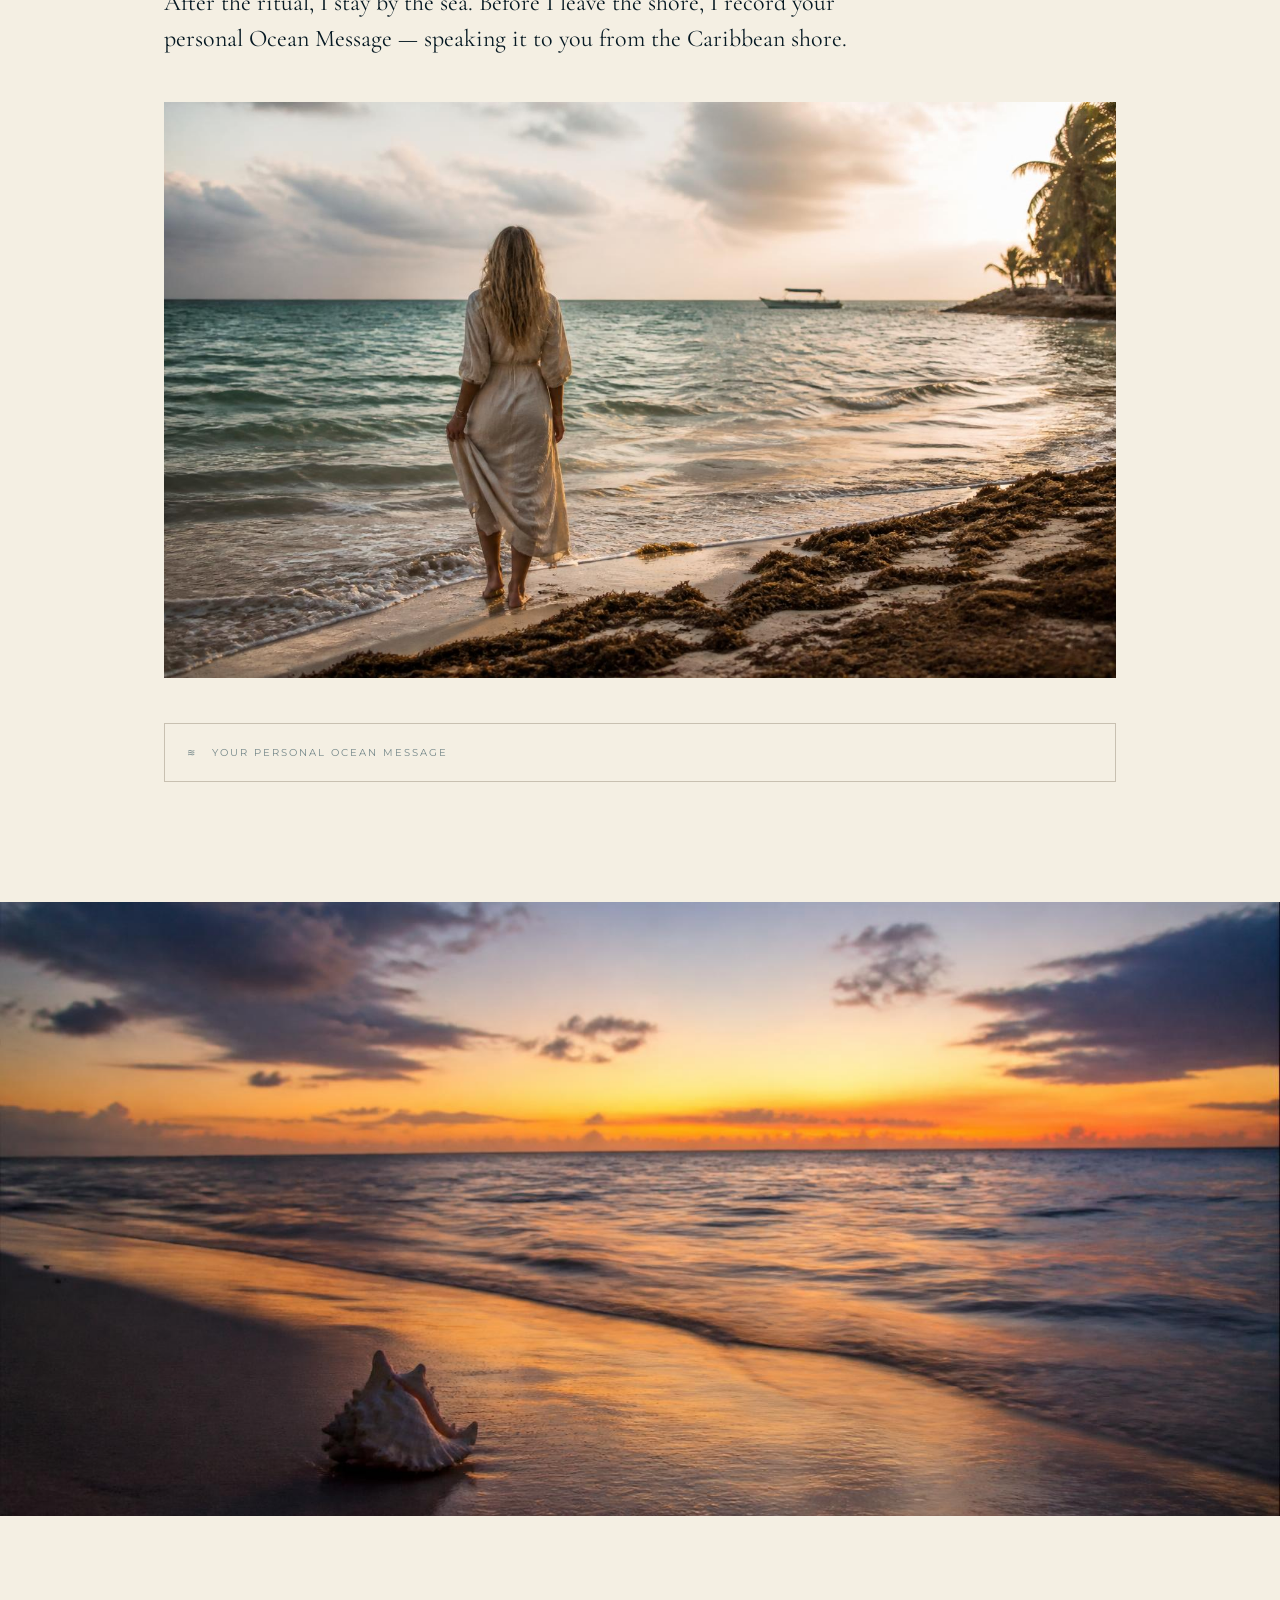
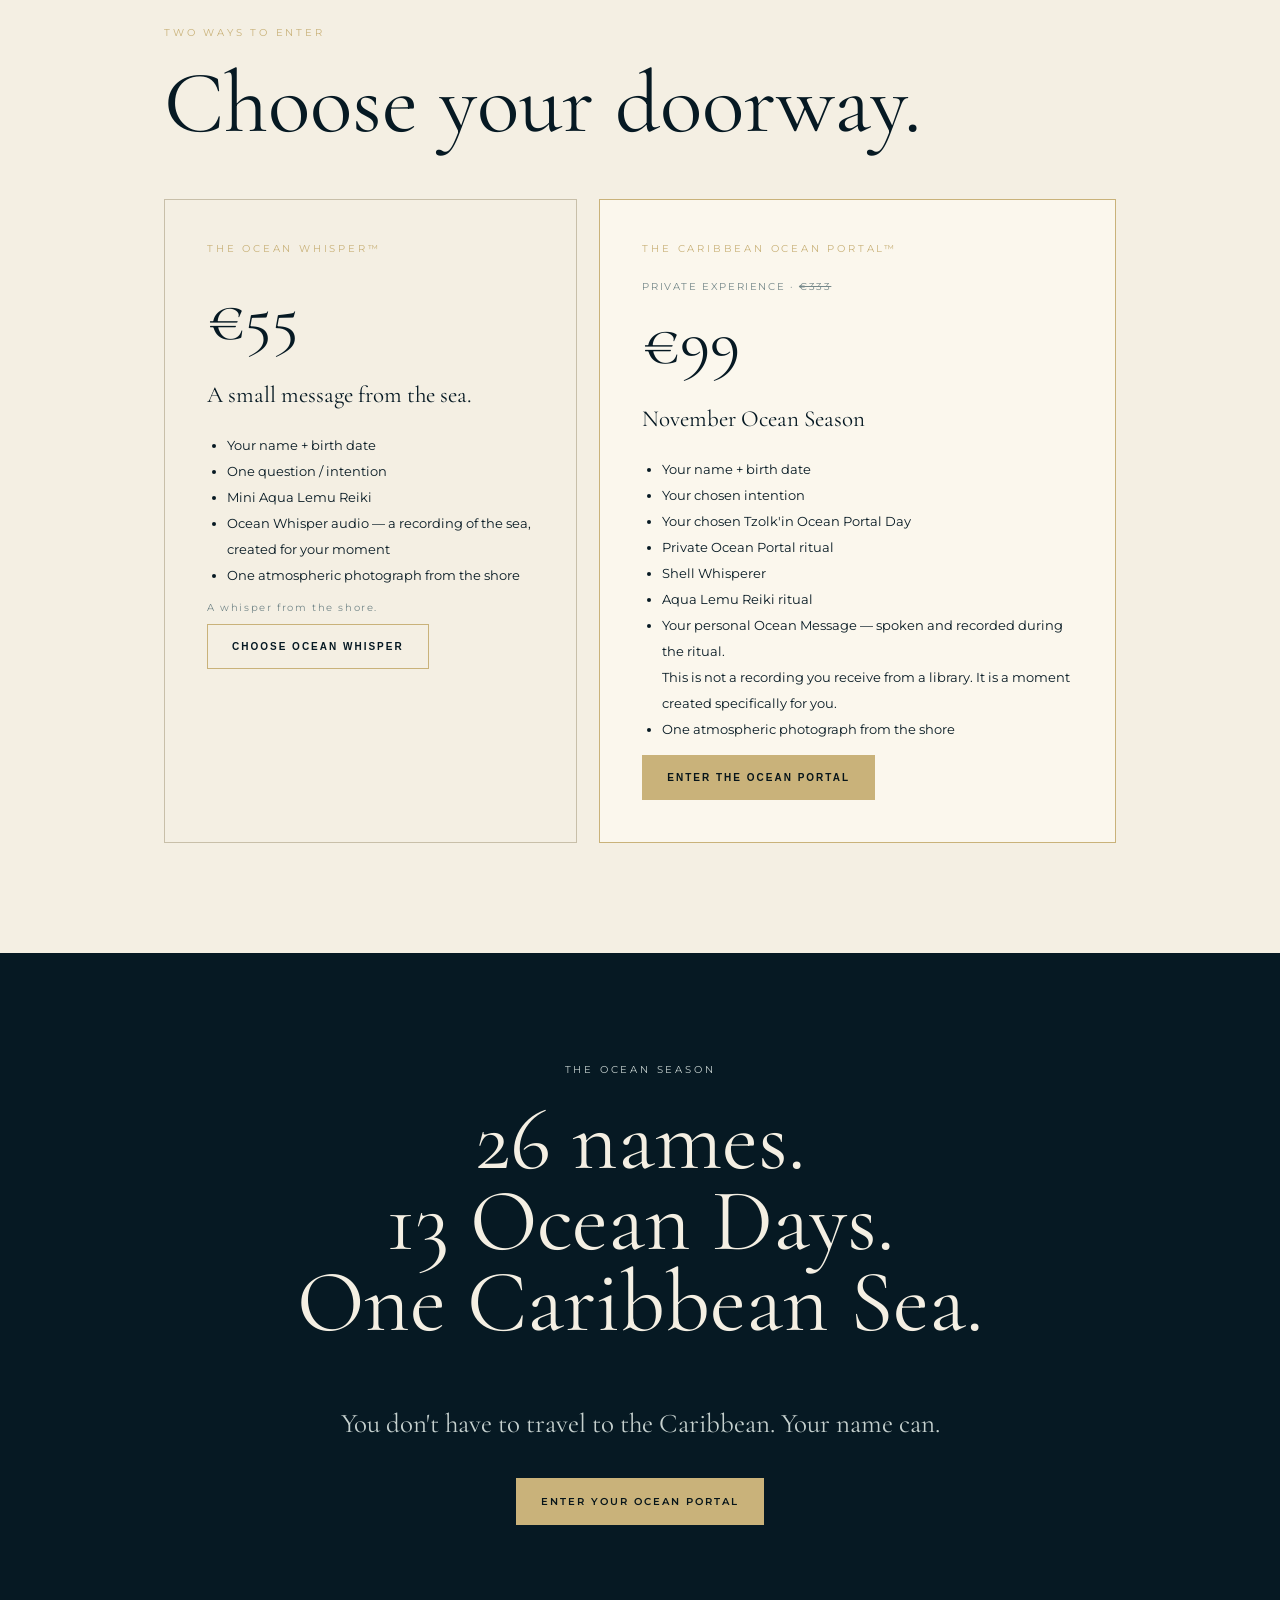
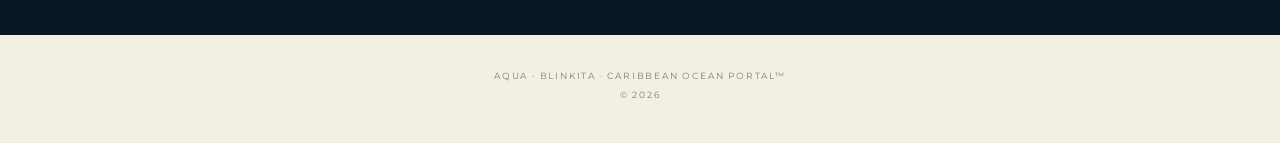
==== commit 672569a6: "Replace multi-step intro with full-screen Grandmother Ocean entry image" ====
--- a/public/index.html
+++ b/public/index.html
@@ -32,289 +32,19 @@
      4-SCREEN PORTAL THRESHOLD
 ========================================================= -->
 
-<div
-  id="threshold"
-  class="threshold"
-  aria-hidden="false"
->
-
-  <div class="threshold-water"></div>
-
-  <div class="threshold-top">
-
-
-<span data-i18n="thresholdTop">
-  AQUA · BLINKITA
-</span>
-
-
-  </div>
-
-  <!-- LANGUAGE TOGGLE -->
-
-<button
-id="thresholdLangToggle"
-class="threshold-lang-toggle"
-type="button"
-aria-label="Switch language"
-
->
-
-
-SI
-
-
-  </button>
-
-  <!-- PROGRESS -->
-
-  <div class="threshold-progress">
-    <i></i>
-  </div>
-
-  <!-- THRESHOLD STAGE -->
-
-  <main class="threshold-stage">
-
-
-<!-- SCREEN 1 -->
-
-<section
-  class="threshold-slide active"
-  data-slide="0"
->
-
-  <p
-    class="threshold-kicker"
-    data-i18n="threshold1Kicker"
-  >
-    SOMEWHERE IN THE CARIBBEAN
-  </p>
-
-  <h1 data-i18n="threshold1Title">
-    THE OCEAN<br>
-    <em>IS WAITING.</em>
-  </h1>
-
-  <p data-i18n="threshold1Text">
-    Not for a traveler.<br>
-    For a name.
-  </p>
-
-  <button
-    class="threshold-next"
-    type="button"
-  >
-    <span data-i18n="threshold1Button">
-      BEGIN THE JOURNEY
-    </span>
-
-    <span aria-hidden="true">→</span>
-  </button>
-
-</section>
-
-
-<!-- SCREEN 2 -->
-
-<section
-  class="threshold-slide"
-  data-slide="1"
->
-
-  <p
-    class="threshold-kicker"
-    data-i18n="threshold2Kicker"
-  >
-    THE FIRST KEY
-  </p>
-
-  <h1 data-i18n="threshold2Title">
-    YOUR<br>
-    <em>NAME.</em>
-  </h1>
-
-  <p data-i18n="threshold2Text">
-    Something as simple as a name<br>
-    can become a message carried to water.
-  </p>
-
-  <label class="threshold-name">
-
-    <span data-i18n="thresholdNameLabel">
-      YOUR NAME
-    </span>
-
-    <input
-      id="thresholdName"
-      type="text"
-      autocomplete="name"
-      placeholder="Enter your name"
-      data-i18n-placeholder="thresholdNamePlaceholder"
-    >
-
-  </label>
-
-  <button
-    class="threshold-next"
-    type="button"
-  >
-
-    <span data-i18n="threshold2Button">
-      CARRY IT TO THE SEA
-    </span>
-
-    <span aria-hidden="true">→</span>
-
-  </button>
-
-</section>
-
-
-<!-- SCREEN 3 -->
-
-<section
-  class="threshold-slide"
-  data-slide="2"
->
-
-  <p
-    class="threshold-kicker"
-    data-i18n="threshold3Kicker"
-  >
-    THE SECOND KEY
-  </p>
-
-  <h1 data-i18n="threshold3Title">
-    A SHELL.<br>
-    <em>A BREATH.</em>
-  </h1>
-
-  <p data-i18n="threshold3Text">
-    I whisper your name through the spiral,<br>
-    then let the Caribbean receive it.
-  </p>
-
-  <div
-    class="threshold-shell"
-    aria-hidden="true"
-  >
-    ←
-  </div>
-
-  <button
-    class="threshold-next"
-    type="button"
-  >
-
-    <span data-i18n="threshold3Button">
-      OPEN THE WATER
-    </span>
-
-    <span aria-hidden="true">→</span>
-
-  </button>
-
-</section>
-
-
-<!-- SCREEN 4 -->
-
-<section
-  class="threshold-slide"
-  data-slide="3"
->
-
-  <p
-    class="threshold-kicker"
-    data-i18n="threshold4Kicker"
-  >
-    THE THRESHOLD
-  </p>
-
-  <h1 data-i18n="threshold4Title">
-    WHAT HAPPENS<br>
-    WHEN A NAME<br>
-    <em>ENTERS THE OCEAN?</em>
-  </h1>
-
-  <p data-i18n="threshold4Text">
-    The ritual begins in the Caribbean.<br>
-    The water has no borders.
-  </p>
-
-  <button
-    id="enterPortal"
-    class="threshold-enter"
-    type="button"
-  >
-
-    <span data-i18n="threshold4Button">
-      ENTER THE CARIBBEAN OCEAN PORTAL™
-    </span>
-
-  </button>
-
-</section>
-
-
-  </main>
-
-  <!-- BACK -->
-
-<button
-id="thresholdBack"
-class="threshold-back"
-type="button"
-
->
-
-
-<span data-i18n="thresholdBack">
-  ← BACK
-</span>
-
-
-  </button>
-
-  <!-- SKIP INTRO -->
-
-  <div
-    class="threshold-skip"
-    style="
-      position:absolute;
-      left:0;
-      right:0;
-      bottom:24px;
-      z-index:9999;
-      pointer-events:auto;
-      text-align:center;
-    "
-  >
-
-
-<button
-  id="skipThreshold"
-  type="button"
-  data-action="skip-intro"
-  style="
-    position:relative;
-    z-index:10000;
-    pointer-events:auto;
-    cursor:pointer;
-  "
->
-
-  <span data-i18n="thresholdSkip">
-    SKIP INTRO
-  </span>
-
-</button>
-
-
-  </div>
-
-</div>
+<!-- AQUA BLINKITA · FULL-SCREEN ENTRY PORTAL -->
+<a
+  class="ocean-entry"
+  href="#home"
+  aria-label="Enter AQUA BLINKITA"
+>
+  <img
+    src="images/ocean-entry.jpg"
+    alt="AQUA BLINKITA — Legenda o Babici Ocean. Razišči oceanske portale."
+    fetchpriority="high"
+    decoding="async"
+  >
+</a>
 
 <!-- =========================================================
      HERO
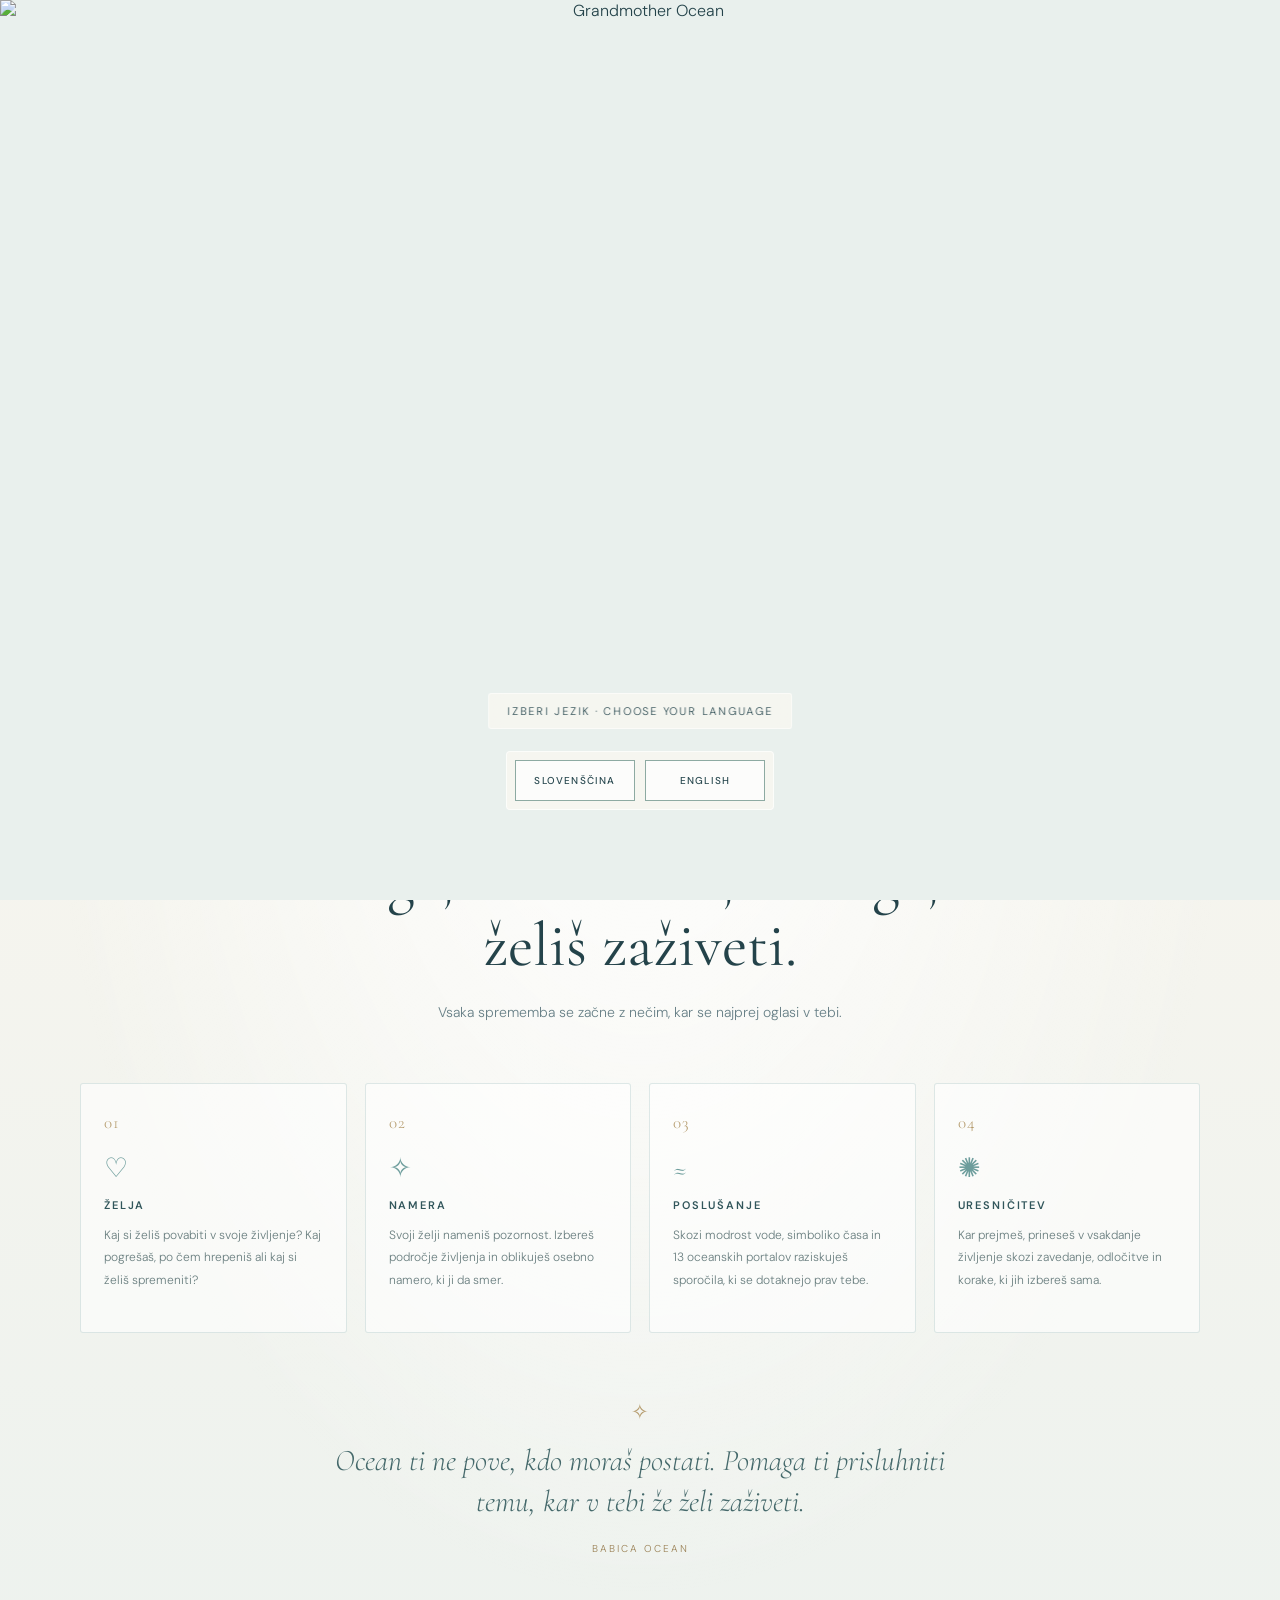
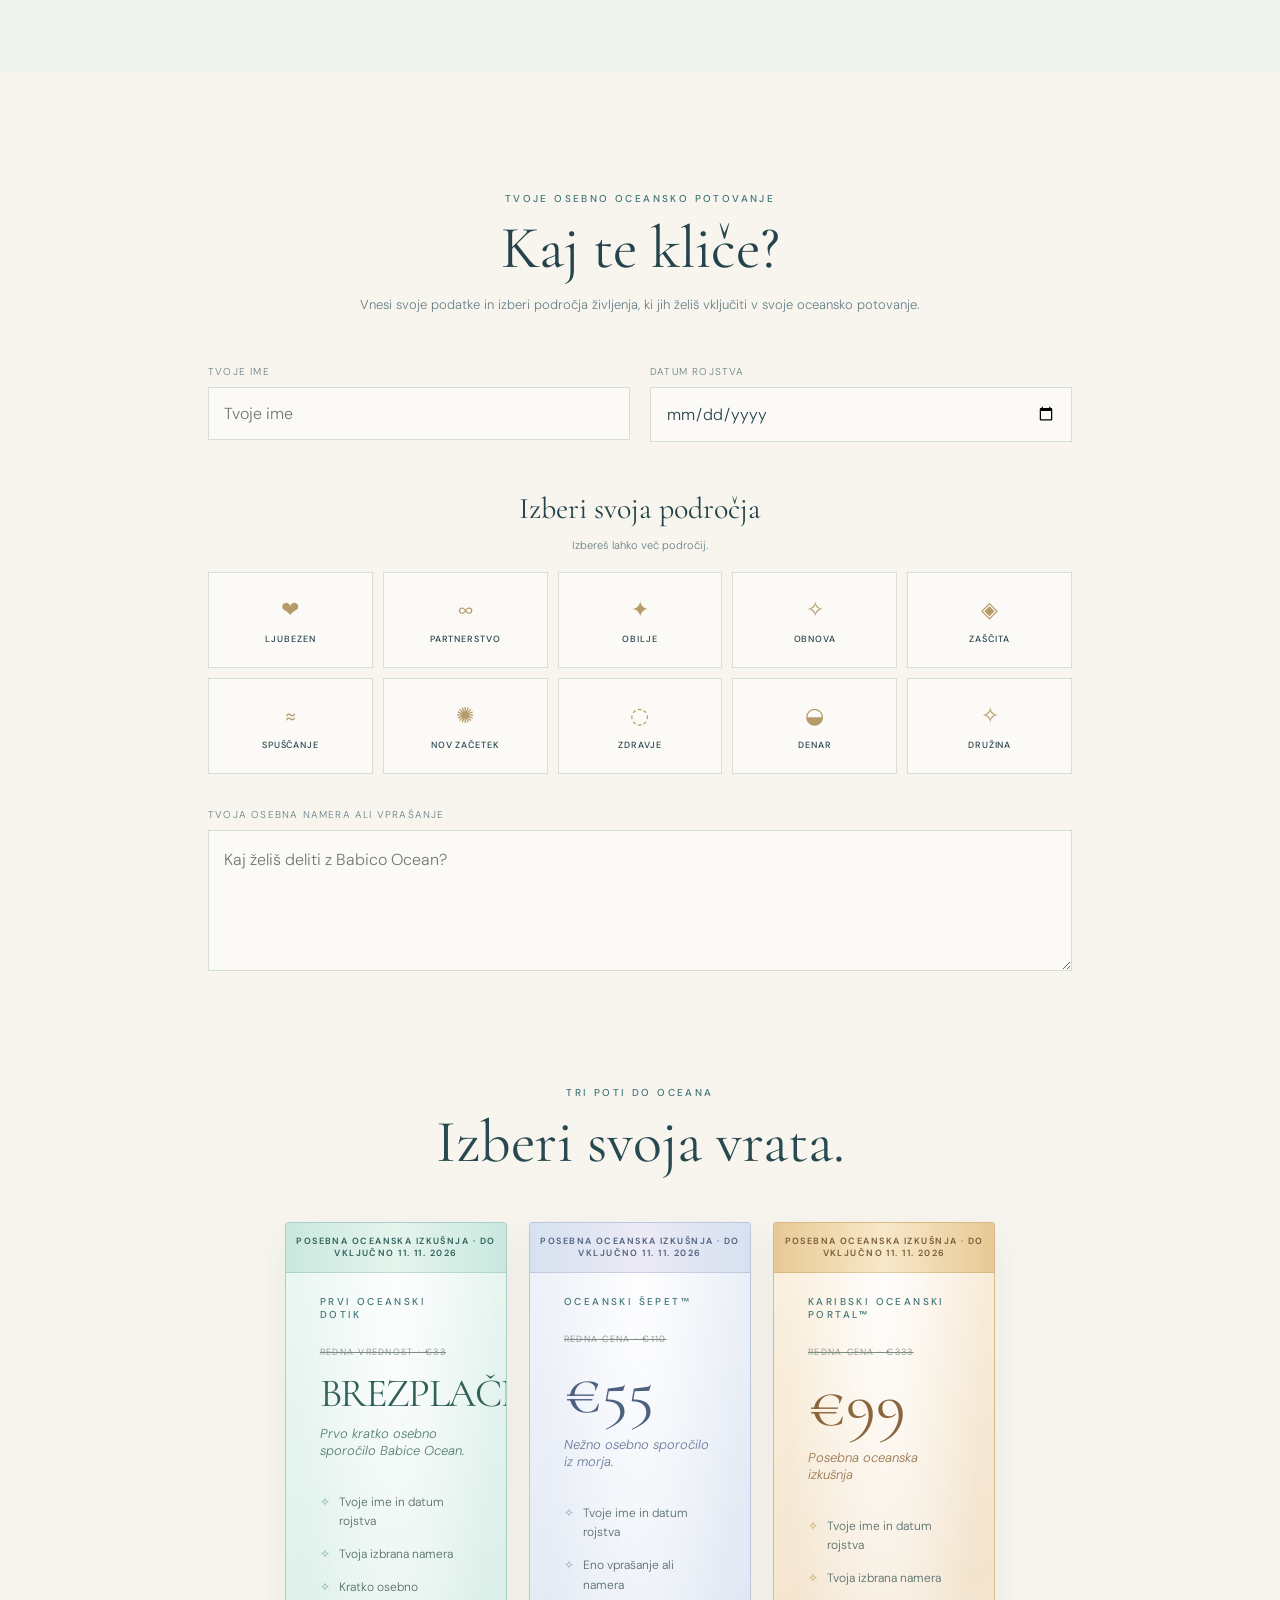
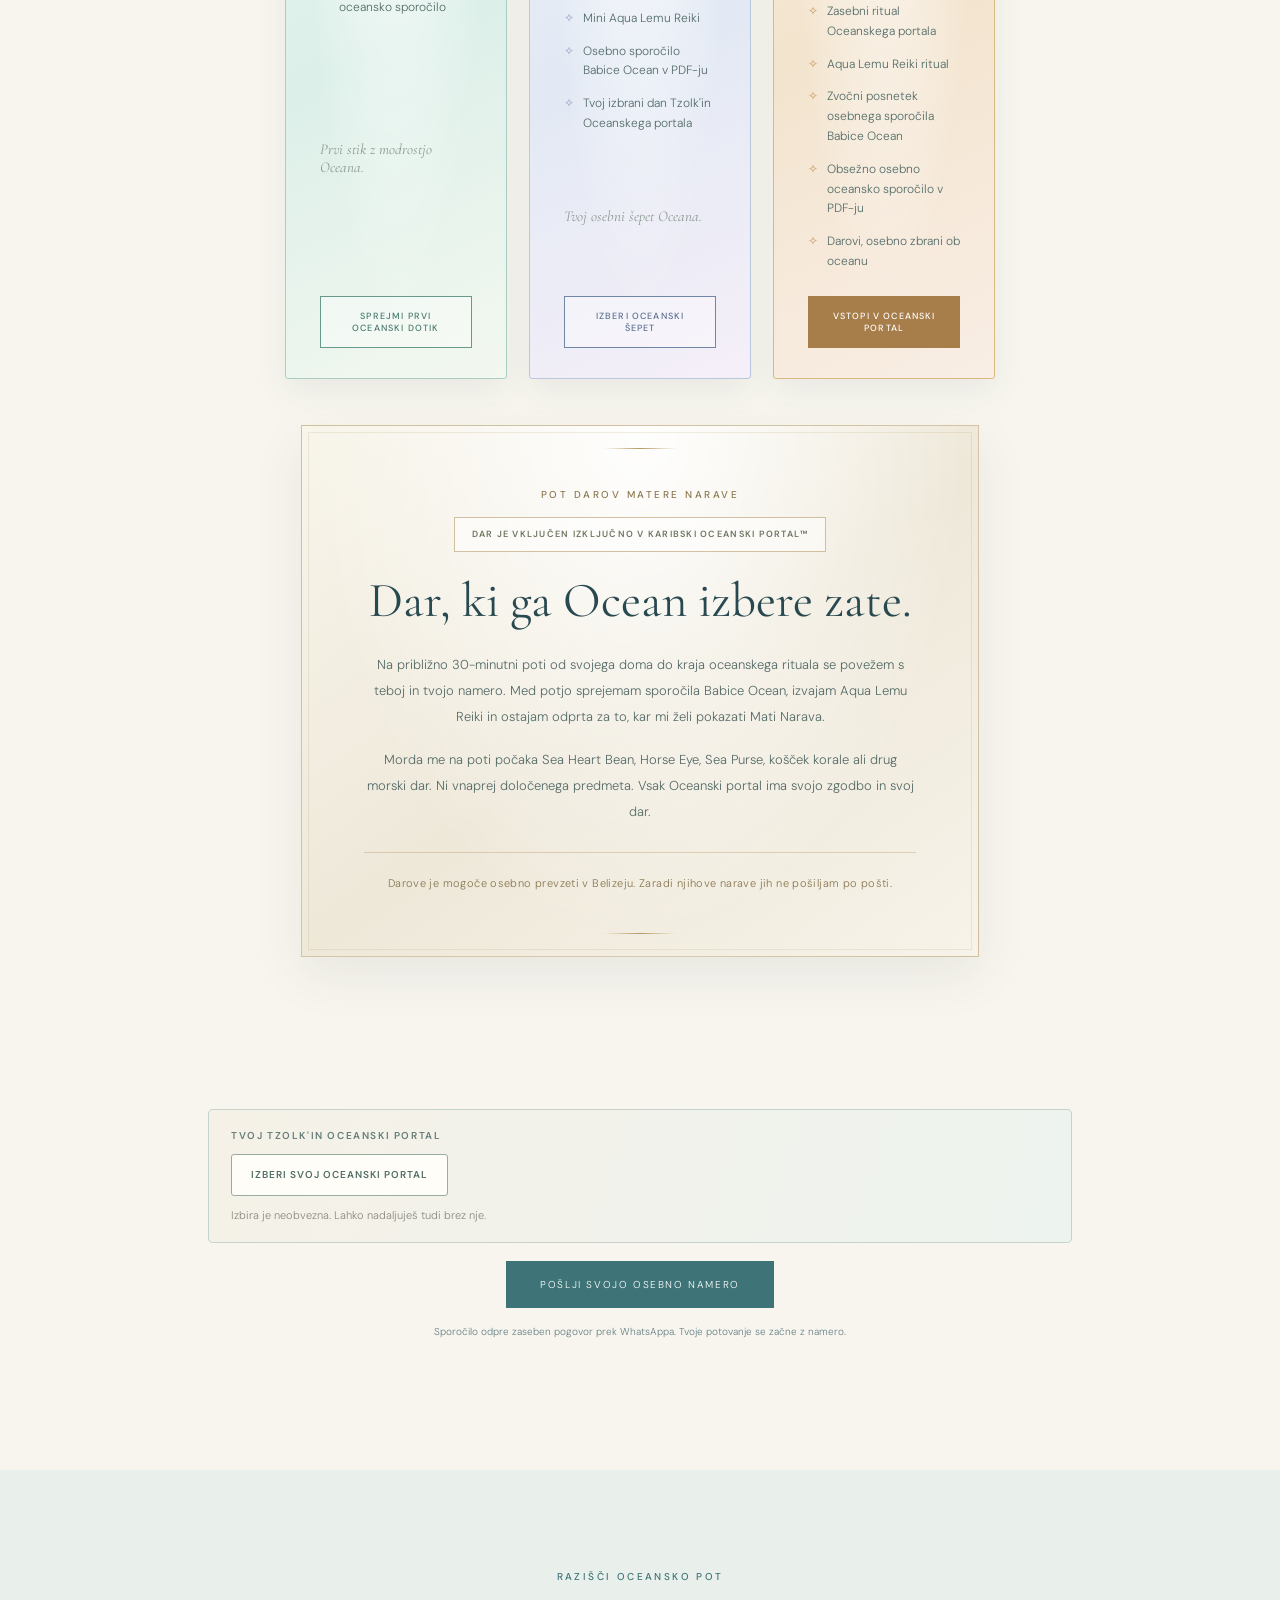
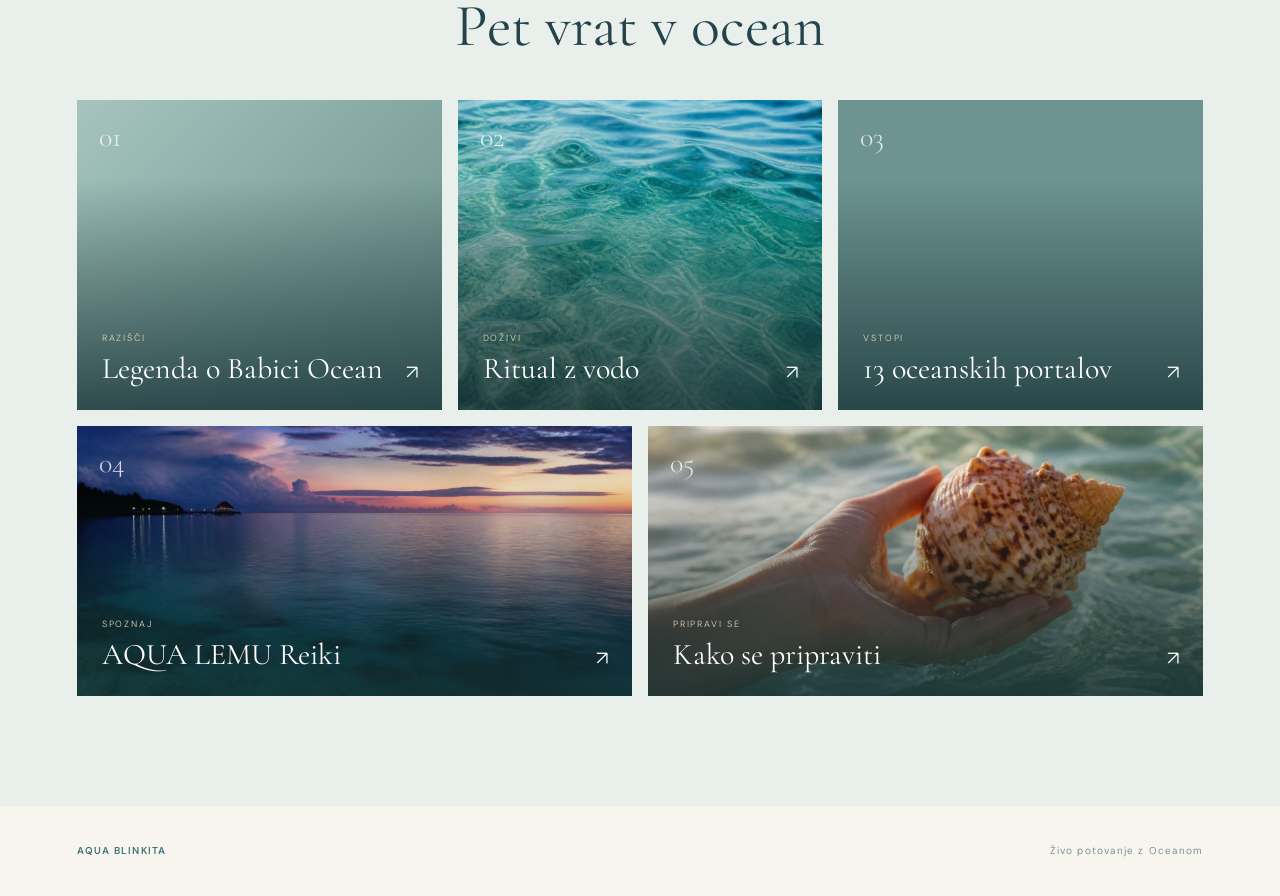
==== commit 0dcbfa37: "Require ocean portal selection for paid offers" ====
--- a/public/index.html
+++ b/public/index.html
@@ -1,1069 +1,332 @@
-﻿<!doctype html>
-
-<html lang="en">
+﻿<!DOCTYPE html>
+<html lang="sl">
 <head>
-<meta charset="utf-8">
-<meta name="viewport" content="width=device-width,initial-scale=1">
-
-<title>Caribbean Ocean Portal™ — AQUA · BLINKITA</title>
-
-<meta
-name="description"
-content="A private Caribbean Ocean Portal experience from the Caribbean shore."
-
->
-
-<link rel="preconnect" href="https://fonts.googleapis.com">
-<link rel="preconnect" href="https://fonts.gstatic.com" crossorigin>
-
-<link
-  href="https://fonts.googleapis.com/css2?family=Cormorant+Garamond:wght@400;500;600&family=Montserrat:wght@400;500;600&display=swap"
-  rel="stylesheet"
->
-
-<link rel="stylesheet" href="style.css">
+  <meta charset="UTF-8">
+  <meta name="viewport" content="width=device-width, initial-scale=1">
+  <meta name="theme-color" content="#e8f0ed">
+  <meta name="description" content="AQUA BLINKITA — osebno potovanje z Babico Ocean skozi 13 oceanskih portalov.">
+  <title>AQUA BLINKITA | Grandmother Ocean</title>
+  <link rel="preconnect" href="https://fonts.googleapis.com">
+  <link rel="preconnect" href="https://fonts.gstatic.com" crossorigin>
+  <link href="https://fonts.googleapis.com/css2?family=Cormorant+Garamond:wght@400;500;600&family=DM+Sans:wght@300;400;500;600&display=swap" rel="stylesheet">
+  <link rel="stylesheet" href="home.css">
 </head>
-
 <body>
 
-<div class="noise"></div>
-
-<!-- =========================================================
-     4-SCREEN PORTAL THRESHOLD
-========================================================= -->
-
-<!-- AQUA BLINKITA · FULL-SCREEN ENTRY PORTAL -->
-<a
-  class="ocean-entry"
-  href="#home"
-  aria-label="Enter AQUA BLINKITA"
->
-  <img
-    src="images/ocean-entry.jpg"
-    alt="AQUA BLINKITA — Legenda o Babici Ocean. Razišči oceanske portale."
-    fetchpriority="high"
-    decoding="async"
-  >
-</a>
-
-<!-- =========================================================
-     HERO
-========================================================= -->
-
-<header class="hero" id="home">
-
-  <div class="hero-image">
-
-
-<img
-  src="images/0-final-atmospheric1.jpg"
-  alt="Caribbean ocean shoreline"
->
-
-
-  </div>
-
-  <nav>
-
-
-<div class="brand">
-  AQUA <span>·</span> BLINKITA
-</div>
-
-<div class="nav-actions">
-
-  <a
-    href="#intention"
-    data-i18n="navChoose"
-  >
-    CHOOSE YOUR INTENTION
-  </a>
-
-  <button
-    id="langToggle"
-    class="lang-toggle"
-    type="button"
-    aria-label="Switch language"
-  >
-    SI
-  </button>
-
-</div>
-
-
-  </nav>
-
-  <div class="hero-inner">
-
-
-<p
-  class="eyebrow"
-  data-i18n="heroEyebrow"
->
-  A PRIVATE CARIBBEAN EXPERIENCE · NOVEMBER 2026
-</p>
-
-<p
-  class="micro-intro"
-  data-i18n="heroMicro"
->
-  YOUR NAME. &nbsp; YOUR INTENTION. &nbsp; THE CARIBBEAN SEA.
-</p>
-
-<h1 data-i18n="heroTitle">
-  SOMEWHERE IN THE CARIBBEAN,
-  <br>
-  <em>THE OCEAN IS WAITING FOR YOUR NAME.</em>
-</h1>
-
-<p
-  class="hero-sub"
-  data-i18n="heroSub"
->
-  You don't have to travel to the Caribbean.
-  <br>
-  <strong>Your name can.</strong>
-</p>
-
-<a
-  class="button"
-  href="#intention"
-  data-i18n="heroButton"
->
-  BEGIN YOUR OCEAN PORTAL
-</a>
-
-
-  </div>
-
-  <div class="wave">⌁</div>
-
-</header>
-
-<!-- =========================================================
-     CHOOSE INTENTION
-========================================================= -->
-
-<div class="section-image full-image">
-
-<img
-src="images/1-caribbeanshorline.jpg"
-alt="Caribbean shoreline"
-
->
-
-</div>
-
-<section
-  id="intention"
-  class="choice section-dark"
->
-
-  <div class="section-narrow">
-
-
-<p
-  class="eyebrow"
-  data-i18n="intentionEyebrow"
->
-  CHOOSE YOUR INTENTION
-</p>
-
-<h2 data-i18n="intentionTitle">
-  What are you ready to bring to the water?
-</h2>
-
-<p
-  class="lead"
-  data-i18n="intentionLead"
->
-  Choose what you want to place into the ocean moment.
-</p>
-
-<div
-  class="intent-grid"
-  id="intentGrid"
-></div>
-
-<div
-  id="intentionConfirmation"
-  class="intention-confirmation"
-  hidden
-></div>
-
-
-  </div>
-
+  <div class="entry-screen" id="entryScreen">
+    <div class="entry-inner">
+      <img class="entry-blank" src="images/flyers/babica-ocean-flyer-blank.png" alt="Grandmother Ocean">
+      <p class="entry-prompt" id="entryPrompt">Choose your language · Izberi jezik</p>
+      <div class="language-choices" id="languageChoices">
+        <button type="button" data-language="sl">SLOVENŠČINA</button>
+        <button type="button" data-language="en">ENGLISH</button>
+      </div>
+      <button class="flyer-enter" id="flyerEnter" type="button" hidden>
+        <img id="localizedFlyer" src="" alt="AQUA BLINKITA">
+        <span id="enterLabel">VSTOPI V OCEANSKI PORTAL</span>
+      </button>
+    </div>
+  </div>
+
+  <header class="site-header">
+    <a class="wordmark" href="#top">AQUA <span>BLINKITA</span></a>
+    <div class="header-right">
+      <span class="header-note" data-i18n="headerNote">A journey with Grandmother Ocean</span>
+      <button class="lang-switch" id="langSwitch" type="button">EN</button>
+    </div>
+  </header>
+
+  <main id="top">
+    <section class="hero">
+      <div class="hero-art" aria-hidden="true"></div>
+      <div class="hero-content">
+        <p class="eyebrow" data-i18n="eyebrow">THE OCEAN REMEMBERS</p>
+        <h1 data-i18n="heroTitle">Listen to what<br>the Ocean whispers.</h1>
+        <p class="hero-subtitle" data-i18n="heroSubtitle">A personal encounter with Grandmother Ocean, the wisdom of water and the living portals of the sea.</p>
+        <a class="text-link" href="#journey" data-i18n="begin">BEGIN YOUR JOURNEY ↓</a>
+      </div>
+    </section>
+
+    <section class="journey-intro" id="grandmotherWhisper">
+  <div class="journey-intro-inner">
+
+    <p class="journey-eyebrow" data-i18n="journeyEyebrow">ŠEPET BABICE OCEAN</p>
+
+    <h2 data-i18n="journeyTitle">Od tega, kar si želiš, do tega, kar želiš zaživeti.</h2>
+
+    <p class="journey-lead" data-i18n="journeyLead">
+      Vsaka sprememba se začne z nečim, kar se najprej oglasi v tebi.
+    </p>
+
+    <div class="journey-steps">
+
+      <article class="journey-step">
+        <span class="journey-number">01</span>
+        <span class="journey-symbol" aria-hidden="true">♡</span>
+        <h3 data-i18n="journeyStep1Title">ŽELJA</h3>
+        <p data-i18n="journeyStep1Text">
+          Kaj si želiš povabiti v svoje življenje? Kaj pogrešaš, po čem hrepeniš ali kaj si želiš spremeniti?
+        </p>
+      </article>
+
+      <article class="journey-step">
+        <span class="journey-number">02</span>
+        <span class="journey-symbol" aria-hidden="true">✧</span>
+        <h3 data-i18n="journeyStep2Title">NAMERA</h3>
+        <p data-i18n="journeyStep2Text">
+          Svoji želji nameniš pozornost. Izbereš področje življenja in oblikuješ osebno namero, ki ji da smer.
+        </p>
+      </article>
+
+      <article class="journey-step">
+        <span class="journey-number">03</span>
+        <span class="journey-symbol" aria-hidden="true">≈</span>
+        <h3 data-i18n="journeyStep3Title">POSLUŠANJE</h3>
+        <p data-i18n="journeyStep3Text">
+          Skozi modrost vode, simboliko časa in 13 oceanskih portalov raziskuješ sporočila, ki se dotaknejo prav tebe.
+        </p>
+      </article>
+
+      <article class="journey-step">
+        <span class="journey-number">04</span>
+        <span class="journey-symbol" aria-hidden="true">✺</span>
+        <h3 data-i18n="journeyStep4Title">URESNIČITEV</h3>
+        <p data-i18n="journeyStep4Text">
+          Kar prejmeš, prineseš v vsakdanje življenje skozi zavedanje, odločitve in korake, ki jih izbereš sama.
+        </p>
+      </article>
+
+    </div>
+
+    <div class="journey-quote">
+      <span aria-hidden="true">✧</span>
+      <p data-i18n="journeyQuote">
+        Ocean ti ne pove, kdo moraš postati. Pomaga ti prisluhniti temu, kar v tebi že želi zaživeti.
+      </p>
+      <span class="journey-signature" data-i18n="journeySignature">Babica Ocean</span>
+    </div>
+
+  </div>
 </section>
 
-<!-- =========================================================
-     OCEAN PORTAL DAYS
-========================================================= -->
-
-<div class="section-image full-image">
-
-<img
-src="images/2-caribbeanshorline.jpg"
-alt="Caribbean shoreline"
-
->
-
-</div>
-
-<section
-  id="portals"
-  class="portals section-narrow"
->
-
-  <p
-    class="eyebrow"
-    data-i18n="portalEyebrow"
-  >
-    NOVEMBER 2026
-  </p>
-
-  <h2 data-i18n="portalTitle">
-    13 OCEAN PORTALS.
-  </h2>
-
-  <p
-    class="lead"
-    data-i18n="portalLead"
-  >
-    Each day carries a different Tzolk'in energy.
-    Choose the day that calls you.
-  </p>
-
-  <div class="capacity-note">
-
-
-<strong data-i18n="capacityStrong">
-  Only 2 private places
-</strong>
-
-<span data-i18n="capacityText">
-  are available for each Ocean Portal Day.
-</span>
-
-
-  </div>
-
-  <div
-    id="portalGrid"
-    class="portal-grid"
-  ></div>
-
+    <section class="intention-section" id="journey">
+      <div class="section-heading">
+        <p class="eyebrow" data-i18n="personalEyebrow">YOUR PERSONAL OCEAN JOURNEY</p>
+        <h2 data-i18n="personalTitle">What is calling you?</h2>
+        <p data-i18n="personalIntro">Enter your details and choose the areas of life you wish to bring into your ocean journey.</p>
+      </div>
+
+      <form id="personalForm">
+        <div class="form-top">
+          <label>
+            <span data-i18n="nameLabel">Your name</span>
+            <input type="text" id="personName" name="name" required maxlength="100" placeholder="Your name">
+          </label>
+          <label>
+            <span data-i18n="birthLabel">Date of birth</span>
+            <input type="date" id="birthDate" name="birthdate" required>
+          </label>
+        </div>
+
+        <div class="intention-heading">
+          <h3 data-i18n="areasTitle">Choose your areas</h3>
+          <p data-i18n="areasHint">You may choose more than one.</p>
+        </div>
+
+        <div class="intention-grid" id="intentionGrid">
+          <button type="button" class="intention-chip" data-intention="LOVE"><span>❤</span><b data-en="LOVE" data-sl="LJUBEZEN">LJUBEZEN</b></button>
+          <button type="button" class="intention-chip" data-intention="PARTNERSHIP"><span>∞</span><b data-en="PARTNERSHIP" data-sl="PARTNERSTVO">PARTNERSTVO</b></button>
+          <button type="button" class="intention-chip" data-intention="ABUNDANCE"><span>✦</span><b data-en="ABUNDANCE" data-sl="OBILJE">OBILJE</b></button>
+          <button type="button" class="intention-chip" data-intention="RESTORATION"><span>✧</span><b data-en="RESTORATION" data-sl="OBNOVA">OBNOVA</b></button>
+          <button type="button" class="intention-chip" data-intention="PROTECTION"><span>◈</span><b data-en="PROTECTION" data-sl="ZAŠČITA">ZAŠČITA</b></button>
+          <button type="button" class="intention-chip" data-intention="RELEASE"><span>≈</span><b data-en="RELEASE" data-sl="SPUŠČANJE">SPUŠČANJE</b></button>
+          <button type="button" class="intention-chip" data-intention="NEW BEGINNING"><span>✺</span><b data-en="NEW BEGINNING" data-sl="NOV ZAČETEK">NOV ZAČETEK</b></button>
+          <button type="button" class="intention-chip" data-intention="HEALTH"><span>◌</span><b data-en="HEALTH" data-sl="ZDRAVJE">ZDRAVJE</b></button>
+          <button type="button" class="intention-chip" data-intention="MONEY"><span>◒</span><b data-en="MONEY" data-sl="DENAR">DENAR</b></button>
+          <button type="button" class="intention-chip" data-intention="FAMILY"><span>✧</span><b data-en="FAMILY" data-sl="DRUŽINA">DRUŽINA</b></button>
+        </div>
+
+
+        <label class="message-label">
+          <span data-i18n="questionLabel">Your personal intention or question</span>
+          <textarea id="personalMessage" name="message" rows="4" maxlength="1500" required placeholder="What would you like to share with Grandmother Ocean?"></textarea>
+        </label>
+
+        <section class="offers" id="ocean-offers">
+  <div class="offers-heading">
+    <p class="eyebrow" data-i18n="offersEyebrow">TRI POTI DO OCEANA</p>
+    <h2 data-i18n="offersTitle">Izberi svoja vrata.</h2>
+  </div>
+
+  <div class="offer-grid">
+    <article class="offer free">
+      <p class="eyebrow" data-i18n="freeEyebrow">PRVI OCEANSKI DOTIK</p>
+      <p class="offer-regular" data-i18n="freeRegularLabel">REDNA VREDNOST · €33</p>
+      <h3 data-i18n="freePrice">BREZPLAČNO</h3>
+      <p class="offer-tag" data-i18n="freeTag">Prvo kratko sporočilo Babice Ocean.</p>
+      <ul>
+        <li data-i18n="free1">Tvoje ime in datum rojstva</li>
+        <li data-i18n="free2">Tvoja izbrana namera</li>
+        <li data-i18n="free3">Kratko osebno oceansko sporočilo</li>
+      </ul>
+      <p class="offer-muted" data-i18n="freeMuted">Prvi stik z modrostjo Oceana.</p>
+      <button class="offer-button secondary" data-offer="free" type="button" data-i18n="freeButton">
+        SPREJMI PRVI OCEANSKI DOTIK
+      </button>
+    </article>
+
+    <article class="offer whisper">
+      <p class="eyebrow" data-i18n="whisperEyebrow">OCEANSKI ŠEPET™</p>
+      <p class="offer-regular" data-i18n="whisperRegularLabel">REDNA CENA · €110</p>
+      <h3>€55</h3>
+      <p class="offer-tag" data-i18n="whisperTag">Nežno osebno sporočilo iz morja.</p>
+      <ul>
+        <li data-i18n="whisper1">Tvoje ime in datum rojstva</li>
+        <li data-i18n="whisper2">Eno vprašanje ali namera</li>
+        <li data-i18n="whisper3">Mini Aqua Lemu Reiki</li>
+        <li data-i18n="whisper4">Osebno sporočilo Babice Ocean v PDF-ju</li>
+        <li data-i18n="whisper5">Tvoj izbrani dan Tzolk'in Oceanskega portala</li>
+      </ul>
+      <p class="offer-muted" data-i18n="whisperMuted">Tvoj osebni šepet Oceana.</p>
+      <button class="offer-button secondary" data-offer="whisper" type="button" data-i18n="whisperButton">
+        IZBERI OCEANSKI ŠEPET
+      </button>
+    </article>
+
+    <article class="offer portal">
+      <p class="eyebrow" data-i18n="portalOfferEyebrow">KARIBSKI OCEANSKI PORTAL™</p>
+      <p class="offer-regular" data-i18n="portalOfferRegularLabel">REDNA CENA · €333</p>
+      <h3>€99</h3>
+      <p class="offer-tag" data-i18n="portalOfferTag">Posebna oceanska sezona.</p>
+      <ul>
+        <li data-i18n="portal1">Tvoje ime in datum rojstva</li>
+        <li data-i18n="portal2">Tvoja izbrana namera</li>
+        <li data-i18n="portal3">Zasebni ritual Oceanskega portala</li>
+        <li data-i18n="portal4">Aqua Lemu Reiki ritual</li>
+        <li data-i18n="portal5">Zvočni posnetek osebnega sporočila Babice Ocean</li>
+        <li data-i18n="portal6">Obsežno osebno oceansko sporočilo v PDF-ju</li>
+        <li data-i18n="portal7">Darovi, osebno zbrani ob oceanu</li>
+      </ul>
+      <button class="offer-button" data-offer="portal" type="button" data-i18n="portalButton">
+        VSTOPI V OCEANSKI PORTAL
+      </button>
+    </article>
+  </div>
+
+  <div class="nature-gifts nature-gifts-window">
+    <p class="eyebrow gifts-eyebrow" data-i18n="giftsEyebrow">POT DAROV MATERE NARAVE</p>
+<p class="gifts-included" data-i18n="giftsIncluded">DAR JE VKLJUČEN IZKLJUČNO V KARIBSKI OCEANSKI PORTAL™</p>
+    <h3 data-i18n="giftsTitle">Dar, ki ga Ocean izbere zate.</h3>
+    <p data-i18n="giftsText">Na približno 30-minutni poti od svojega doma do kraja oceanskega rituala se povežem s teboj in tvojo namero. Med potjo sprejemam sporočila Babice Ocean, izvajam Aqua Lemu Reiki in ostajam odprta za to, kar mi želi pokazati Mati Narava.</p>
+    <p data-i18n="giftsExamples">Morda me na poti počaka Sea Heart Bean, Horse Eye, Sea Purse, košček korale ali drug morski dar. Ni vnaprej določenega predmeta. Vsak Oceanski portal ima svojo zgodbo in svoj dar.</p>
+    <p class="gift-note" data-i18n="giftsNote">Darove je mogoče osebno prevzeti v Belizeju. Zaradi njihove narave jih ne pošiljam po pošti.</p>
+  </div>
 </section>
 
-<!-- =========================================================
-     HOW IT WORKS
-========================================================= -->
-
-<section class="experience section-dark">
-
-  <div class="section-narrow">
-
-
-<p
-  class="eyebrow"
-  data-i18n="howEyebrow"
->
-  HOW THE PORTAL WORKS
-</p>
-
-<h2 data-i18n="howTitle">
-  You stay where you are.
-  I go to the Caribbean.
-</h2>
-
-<p
-  class="lead"
-  data-i18n="howLead"
->
-  Your name, intention and question become part of a
-  private moment beside the Caribbean Sea.
-</p>
-
-<div class="steps">
-
-  <div>
-    <span>01</span>
-
-    <h3 data-i18n="step1Title">
-      YOU CHOOSE
-    </h3>
-
-    <p data-i18n="step1Text">
-      Your intention and the Ocean Portal Day that calls you.
-    </p>
-  </div>
-
-
-  <div>
-    <span>02</span>
-
-    <h3 data-i18n="step2Title">
-      I CARRY
-    </h3>
-
-    <p data-i18n="step2Text">
-      Your name, intention and question to the Caribbean shore.
-    </p>
-  </div>
-
-
-  <div>
-    <span>03</span>
-
-    <h3 data-i18n="step3Title">
-      THE PORTAL OPENS
-    </h3>
-
-    <p data-i18n="step3Text">
-      The shore ritual, Shell Messenger and Aqua Lemu Reiki
-      become part of the moment.
-    </p>
-  </div>
-
-
-  <div>
-    <span>04</span>
-
-    <h3 data-i18n="step4Title">
-      THE MESSAGE RETURNS
-    </h3>
-
-    <p data-i18n="step4Text">
-      I record your personal Ocean Message from the Caribbean shore.
-    </p>
-  </div>
-
-</div>
-
-
-  </div>
-
-</section>
-
-<!-- CINEMATIC TRANSITION -->
-
-<div class="section-image cinematic-image">
-
-<img
-src="images/5-caribbean-shoreline.jpg"
-alt="Caribbean shoreline"
-
->
-
-</div>
-
-<!-- =========================================================
-     SHELL
-========================================================= -->
-
-<section class="shell section-narrow">
-
-  <div class="shell-gallery">
-
-
-<img
-  src="images/3-shell-messenger.jpg"
-  alt="Shell Messenger by the Caribbean sea"
->
-
-<img
-  src="images/4-hand-shell-water.jpg"
-  alt="Shell held beside Caribbean water"
->
-
-
-  </div>
-
-  <div>
-
-
-<p
-  class="eyebrow"
-  data-i18n="shellEyebrow"
->
-  THE SHELL MESSENGER
-</p>
-
-<h2 data-i18n="shellTitle">
-  Your name enters the water through the shell.
-</h2>
-
-<p
-  class="lead"
-  data-i18n="shellLead"
->
-  I whisper your name through its spiral,
-  and let the ocean receive it.
-</p>
-
-<a
-  href="water.html"
-  class="story-link"
-  data-i18n="readWater"
->
-  READ THE STORY OF SPEAKING TO WATER →
-</a>
-
-<a
-  href="grandmother-ocean.html"
-  class="story-link"
-  data-i18n="readGrandmother"
->
-  DISCOVER THE LEGEND OF GRANDMOTHER OCEAN →
-</a>
-
-
-  </div>
-
-</section>
-
-<!-- WATER CLOSE-UP -->
-
-<div class="section-image cinematic-image">
-
-<img
-src="images/6-water-close-up.jpg"
-alt="Caribbean water close-up"
-
->
-
-</div>
-
-<!-- =========================================================
-     AQUA LEMU
-========================================================= -->
-
-
-
-<section class="aqua-lemu section-dark">
-
-  <div class="section-narrow aqua-layout">
-
-
-<div>
-
-  <p
-    class="eyebrow"
-    data-i18n="aquaEyebrow"
-  >
-    THE AQUA LEMU CURRENT
-  </p>
-
-  <h2 data-i18n="aquaTitle">
-    The water carries more than your name.
-  </h2>
-
-</div>
-
-<div class="prose">
-
-  <p data-i18n="aquaText1">
-    Alongside the shore ritual, Aqua Lemu Reiki is offered
-    as remote energetic support for your chosen intention.
-  </p>
-
-  <p data-i18n="aquaText2">
-    You do not have to be online. You do not have to be
-    available at the exact moment. You can simply receive.
-  </p>
-
-  <p data-i18n="aquaText3">
-    If you wish to consciously participate, you can create
-    your own quiet moment later, whenever your day allows.
-  </p>
-
-  <a
-    href="aqua-lemu.html"
-    class="story-link light"
-    data-i18n="readAqua"
-  >
-    ENTER THE AQUA LEMU STORY →
-  </a>
-
-</div>
-
-
-  </div>
-
-</section>
-
-<!-- =========================================================
-     MESSAGE
-========================================================= -->
-
-<!-- AQUA LEMU IMAGE -->
-
-<div class="section-image full-image">
-
-<img
-src="images/7-aqua-lemu.jpg"
-alt="Aqua Lemu by the Caribbean sea"
->
-
-</div>
-<section class="message section-narrow">
-
-  <p
-    class="eyebrow"
-    data-i18n="messageEyebrow"
-  >
-    THE OCEAN MESSAGE
-  </p>
-
-  <h2 data-i18n="messageTitle">
-    Not from a script.
-    <br>
-    Not from a template.
-  </h2>
-
-  <p
-    class="lead"
-    data-i18n="messageLead"
-  >
-    From that moment.
-  </p>
-
-  <p
-    class="message-text"
-    data-i18n="messageText"
-  >
-    After the ritual, I stay by the sea. Before I leave the shore,
-    I record your personal Ocean Message — speaking it to you
-    from the Caribbean shore.
-  </p>
-
-  <div class="message-image">
-
-
-<img
-  src="images/8-ocean-message.jpg"
-  alt="Caribbean ocean message"
->
-
-
-  </div>
-
-  <div class="audio-placeholder">
-
-
-≋ &nbsp;
-
-<span data-i18n="audioLabel">
-  YOUR PERSONAL OCEAN MESSAGE
-</span>
-
-
-  </div>
-
-</section>
-
-<!-- =========================================================
-     OFFERS
-========================================================= -->
-
-<div class="section-image full-image">
-
-<img
-src="images/0-final-atmospheric1.jpg"
-alt="November Caribbean ocean season"
-
->
-
-</div>
-
-<section class="offers section-narrow">
-
-  <p
-    class="eyebrow"
-    data-i18n="offersEyebrow"
-  >
-    TWO WAYS TO ENTER
-  </p>
-
-  <h2 data-i18n="offersTitle">
-    Choose your doorway.
-  </h2>
-
-  <div class="offer-grid">
-
-
-<!-- WHISPER -->
-
-<article class="offer whisper">
-
-  <p
-    class="eyebrow"
-    data-i18n="whisperEyebrow"
-  >
-    THE OCEAN WHISPER™
-  </p>
-
-  <h3>€55</h3>
-
-  <p
-    class="tag"
-    data-i18n="whisperTag"
-  >
-    A small message from the sea.
-  </p>
-
-  <ul>
-
-    <li data-i18n="whisper1">
-      Your name + birth date
-    </li>
-
-    <li data-i18n="whisper2">
-      One question / intention
-    </li>
-
-    <li data-i18n="whisper3">
-      Mini Aqua Lemu Reiki
-    </li>
-
-    <li data-i18n="whisper4">
-      Ocean Whisper audio
-    </li>
-
-    <li data-i18n="whisper5">
-      One photograph from the shore
-    </li>
-
-  </ul>
-
-  <p
-    class="muted"
-    data-i18n="whisperMuted"
-  >
-    A whisper from the shore.
-  </p>
-
-  <button
-    class="button secondary"
-    data-offer="whisper"
-    type="button"
-    data-i18n="whisperButton"
-  >
-    CHOOSE OCEAN WHISPER
-  </button>
-
-</article>
-
-
-<!-- PORTAL -->
-
-<article class="offer portal">
-
-  <p
-    class="eyebrow"
-    data-i18n="portalOfferEyebrow"
-  >
-    THE CARIBBEAN OCEAN PORTAL™
-  </p>
-
-  <div
-    class="regular"
-    data-i18n="portalOfferRegularLabel"
-  >
-    PRIVATE EXPERIENCE · <s data-i18n="portalOfferRegularPrice">€333</s>
-  </div>
-
-  <h3>€99</h3>
-
-  <p
-    class="tag"
-    data-i18n="portalOfferTag"
-  >
-    November Ocean Season
-  </p>
-
-  <ul>
-
-    <li data-i18n="portal1">
-      Your name + birth date
-    </li>
-
-    <li data-i18n="portal2">
-      Your chosen intention
-    </li>
-
-    <li data-i18n="portal3">
-      Your chosen Tzolk'in Ocean Portal Day
-    </li>
-
-    <li data-i18n="portal4">
-      Private Ocean Portal ritual
-    </li>
-
-    <li data-i18n="portal5">
-      Shell Messenger
-    </li>
-
-    <li data-i18n="portal6">
-      Aqua Lemu Reiki ritual
-    </li>
-
-    <li data-i18n="portal7">
-      Personal Ocean Message recorded beside the sea
-    </li>
-
-    <li data-i18n="portal8">
-      Photograph from the shore
-    </li>
-
-  </ul>
-
-  <button
-    class="button"
-    data-offer="portal"
-    type="button"
-    data-i18n="portalButton"
-  >
-    ENTER THE OCEAN PORTAL
-  </button>
-
-</article>
-
-
-  </div>
-
-</section>
-
-<!-- =========================================================
-     FINAL
-========================================================= -->
-
-<section class="final section-dark">
-
-  <div class="section-narrow">
-
-
-<p
-  class="eyebrow"
-  data-i18n="finalEyebrow"
->
-  THE OCEAN SEASON
-</p>
-
-<h2 data-i18n="finalTitle">
-  26 names.
-  <br>
-  13 Ocean Days.
-  <br>
-  One Caribbean Sea.
-</h2>
-
-<p
-  class="lead"
-  data-i18n="finalLead"
->
-  You don't have to travel to the Caribbean.
-  Your name can.
-</p>
-
-<a
-  class="button"
-  href="#intention"
-  data-i18n="finalButton"
->
-  ENTER YOUR OCEAN PORTAL
-</a>
-
-
-  </div>
-
-</section>
-
-<!-- =========================================================
-     BOOKING MODAL
-========================================================= -->
-
-<div
-  id="modal"
-  class="modal"
-  aria-hidden="true"
->
-
-  <div class="modal-card">
-
-
-<button
-  class="close"
-  id="close"
-  type="button"
-  aria-label="Close"
->
-  ×
-</button>
-
-<p
-  class="eyebrow"
-  data-i18n="entryEyebrow"
->
-  YOUR OCEAN ENTRY
-</p>
-
-<h2 id="modalTitle">
-  Caribbean Ocean Portal™
-</h2>
-
-<p id="modalIntro"></p>
-
-<div
-  id="selectedPortal"
-  class="selected-portal"
-  hidden
-></div>
-
-<form id="bookingForm">
-
-  <label>
-
-    <span data-i18n="nameLabel">
-      Name
-    </span>
-
-    <input
-      name="name"
-      required
-    >
-
-  </label>
-
-
-  <label>
-
-    <span data-i18n="emailLabel">
-      Email
-    </span>
-
-    <input
-      type="email"
-      name="email"
-      required
-    >
-
-  </label>
-
-
-  <label>
-
-    <span data-i18n="birthLabel">
-      Birth date
-    </span>
-
-    <input
-      type="date"
-      name="birthDate"
-      required
-    >
-
-  </label>
-
-
-  <label>
-
-    <span data-i18n="intentionLabel">
-      Intention
-    </span>
-
-    <select
-      name="intention"
-      id="intentionSelect"
-      required
-    ></select>
-
-  </label>
-
-
-  <label id="dayWrap">
-
-    <span data-i18n="dayLabel">
-      Ocean Portal Day
-    </span>
-
-    <select
-      name="oceanDay"
-      id="daySelect"
-    ></select>
-
-  </label>
-
-
-  <label>
-
-    <span data-i18n="questionLabel">
-      Question / message
-    </span>
-
-    <textarea
-      name="question"
-      rows="4"
-    ></textarea>
-
-    <small
-      class="question-hint"
-      data-i18n="questionHint"
-    >
-      The more open and precise your question,
-      the more space it creates for reflection and listening.
-    </small>
-
-  </label>
-
-
-  <div class="payment-choice">
-
-    <button
-      class="button"
-      type="submit"
-      data-i18n="paypalButton"
-    >
-      CONTINUE TO PAYPAL
-    </button>
-
-    <button
-      class="button secondary"
-      type="button"
-      id="bankButton"
-      data-i18n="bankButton"
-    >
-      RESERVE BY BANK TRANSFER
-    </button>
-
-  </div>
-
-
-  <div
-    id="bankDetails"
-    class="bank-details"
-    hidden
-  ></div>
-
-
-  <p
-    class="form-note"
-    data-i18n="holdNote"
-  >
-    Your place is counted only when you confirm your reservation
-    by clicking a payment or reservation button.
-  </p>
-
-</form>
-
-
-  </div>
-
-</div>
-
-<!-- =========================================================
-     FOOTER
-========================================================= -->
-
-<footer>
-
-AQUA · BLINKITA · CARIBBEAN OCEAN PORTAL™
-
-  <br>
-
-<span>© 2026</span>
-
-</footer>
-
-<!-- =========================================================
-     SCRIPTS
-========================================================= -->
-
-<script src="data/ocean-days.js"></script>
-
-<script src="app.js"></script>
-
-<!-- =========================================================
-     THRESHOLD SAFETY HANDLER
-========================================================= -->
-
-<script>
-
-(function(){
-
-  function ready(){
-
-    const threshold =
-      document.getElementById('threshold');
-
-    const skip =
-      document.getElementById('skipThreshold');
-
-    const language =
-      document.getElementById('thresholdLangToggle');
-
-
-    if(skip && threshold){
-
-      skip.onclick = function(){
-
-        threshold.classList.add('leaving');
-
-        threshold.setAttribute(
-          'aria-hidden',
-          'true'
-        );
-
-        document.body.classList.remove(
-          'portal-lock'
-        );
-
-        setTimeout(function(){
-
-          threshold.style.display =
-            'none';
-
-        }, 850);
-
-      };
-
-    }
-
-
-    if(language){
-
-      language.setAttribute(
-        'aria-label',
-        'Switch between English and Slovenian'
-      );
-
-    }
-
-  }
-
-
-  if(
-    document.readyState === 'loading'
-  ){
-
-    document.addEventListener(
-      'DOMContentLoaded',
-      ready,
-      {
-        once:true
-      }
-    );
-
-  }else{
-
-    ready();
-
-  }
-
-})();
-
-</script>
-
+        <div class="portal-picker" id="portalPicker">
+          <p class="portal-picker-title" data-i18n="portalPickerTitle">TVOJ TZOLK'IN OCEANSKI PORTAL</p>
+          <button type="button" class="portal-picker-button" id="choosePortal">IZBERI SVOJ OCEANSKI PORTAL</button>
+          <p class="portal-picker-status" id="selectedPortalDisplay" aria-live="polite">Izbira je neobvezna. Lahko nadaljuješ tudi brez nje.</p>
+        </div>
+        <section class="payment-methods" id="paymentMethods" hidden>
+          <h3 data-i18n="paymentMethodTitle">Izberi način plačila</h3>
+
+          <div class="payment-options">
+            <label class="payment-option">
+              <input type="radio" name="paymentMethod" value="paypal" checked>
+              <span data-i18n="payPalLabel">PayPal ali plačilna kartica</span>
+            </label>
+
+            <label class="payment-option">
+              <input type="radio" name="paymentMethod" value="bank">
+              <span data-i18n="bankTransferLabel">Bančno nakazilo</span>
+            </label>
+          </div>
+
+          <div id="bankDetails" class="bank-details-panel" hidden aria-live="polite"></div>
+        </section>
+
+        <button class="primary-button" type="submit" data-i18n="reserveButton">SEND MY PERSONAL REQUEST</button>
+        <p class="form-note" data-i18n="formNote">Your message opens a private WhatsApp conversation. Your journey begins with your intention.</p>
+      </form>
+    </section>
+
+    <section class="windows-section">
+      <div class="section-heading">
+        <p class="eyebrow" data-i18n="discoverEyebrow">DISCOVER THE OCEAN PATH</p>
+        <h2 data-i18n="discoverTitle">Five gateways</h2>
+      </div>
+
+      <div class="window-grid">
+        <a class="content-window window-grandmother" href="grandmother-ocean.html">
+          <span class="window-number">01</span>
+          <span class="window-bottom">
+            <small data-i18n="windowExplore">EXPLORE</small>
+            <strong data-i18n="windowGrandmother">The Legend of Grandmother Ocean</strong>
+            <i>↗</i>
+          </span>
+        </a>
+
+        <a class="content-window window-water" href="water.html">
+          <span class="window-number">02</span>
+          <span class="window-bottom">
+            <small data-i18n="windowExperience">EXPERIENCE</small>
+            <strong data-i18n="windowWater">The Water Ritual</strong>
+            <i>↗</i>
+          </span>
+        </a>
+
+        <button class="content-window window-portals" id="openPortals" type="button">
+          <span class="window-number">03</span>
+          <span class="window-bottom">
+            <small data-i18n="windowEnter">ENTER</small>
+            <strong data-i18n="windowPortals">13 Ocean Portals</strong>
+            <i>↗</i>
+          </span>
+        </button>
+
+        <a class="content-window window-reiki" href="aqua-lemu.html">
+          <span class="window-number">04</span>
+          <span class="window-bottom">
+            <small data-i18n="windowDiscover">DISCOVER</small>
+            <strong data-i18n="windowReiki">AQUA LEMU Reiki</strong>
+            <i>↗</i>
+          </span>
+        </a>
+
+        <a class="content-window window-prepare" href="prepare.html">
+          <span class="window-number">05</span>
+          <span class="window-bottom">
+            <small data-i18n="windowPrepare">GET READY</small>
+            <strong data-i18n="windowPreparation">How to Prepare</strong>
+            <i>↗</i>
+          </span>
+        </a>
+      </div>
+    </section>
+    
+  </main>
+
+  <footer class="site-footer">
+    <span>AQUA BLINKITA</span>
+    <span data-i18n="footerText">A living journey with the Ocean</span>
+  </footer>
+
+  <div class="portal-overlay" id="portalOverlay" aria-hidden="true">
+    <div class="portal-dialog" role="dialog" aria-modal="true" aria-labelledby="portalTitle">
+      <button class="portal-close" id="closePortals" type="button" aria-label="Close">×</button>
+      <p class="eyebrow" data-i18n="portalEyebrow">THE LIVING CYCLE OF WATER</p>
+      <h2 id="portalTitle" data-i18n="portalTitle">13 Ocean Portals</h2>
+      <p class="portal-intro" data-i18n="portalIntro">Thirteen moments to listen, receive and reconnect.</p>
+      <div class="month-label" id="monthLabel">NOVEMBER 2026</div>
+      <div class="portal-grid" id="portalGrid">
+        <p class="loading-portals">Loading ocean portals…</p>
+      </div>
+    </div>
+  </div>
+
+  <script src="data/ocean-days.js"></script>
+  <script src="home.js"></script>
 </body>
 </html>
 
@@ -1078,4 +341,3 @@
 
 
 
-
--- a/public/home.css
+++ b/public/home.css
@@ -0,0 +1,1661 @@
+﻿:root {
+  --ink: #24434a;
+  --muted: #688087;
+  --sea: #6d9d9c;
+  --sea-dark: #3e7477;
+  --cream: #f7f5ee;
+  --sand: #e9dfcf;
+  --gold: #b69a69;
+  --white: #fffefa;
+}
+
+* { box-sizing: border-box; }
+html { scroll-behavior: smooth; }
+body {
+  margin: 0;
+  color: var(--ink);
+  background: var(--cream);
+  font-family: "DM Sans", sans-serif;
+  font-weight: 300;
+}
+button, input, textarea { font: inherit; }
+button, a { -webkit-tap-highlight-color: transparent; }
+a { color: inherit; text-decoration: none; }
+
+.entry-screen {
+  position: fixed;
+  inset: 0;
+  z-index: 1000;
+  display: grid;
+  place-items: center;
+  padding: 24px;
+  background: #e9f0ed;
+  transition: opacity .7s ease, visibility .7s ease;
+}
+.entry-screen.is-hidden { opacity: 0; visibility: hidden; pointer-events: none; }
+.entry-inner { width: min(540px, 100%); text-align: center; }
+.entry-blank { display: block; width: min(100%, 460px); max-height: 58vh; object-fit: contain; margin: auto; }
+.entry-prompt { margin: 22px 0 16px; color: var(--ink); letter-spacing: .12em; font-size: 11px; text-transform: uppercase; }
+.language-choices { display: flex; justify-content: center; gap: 12px; }
+.language-choices button {
+  border: 1px solid #9eb7b0; background: transparent; color: var(--ink);
+  padding: 12px 22px; letter-spacing: .12em; font-size: 10px; cursor: pointer;
+}
+.language-choices button:hover { background: #d9e7e1; }
+.flyer-enter { display: block; width: min(100%, 460px); margin: auto; padding: 0; border: 0; background: none; cursor: pointer; }
+.flyer-enter img { display: block; width: 100%; max-height: 65vh; object-fit: contain; }
+.flyer-enter span { display: inline-block; margin-top: 14px; padding: 12px 22px; background: var(--sea-dark); color: white; letter-spacing: .14em; font-size: 10px; }
+
+.site-header {
+  height: 76px; display: flex; align-items: center; justify-content: space-between;
+  padding: 0 clamp(22px, 6vw, 90px); position: relative; z-index: 2;
+  background: rgba(248,247,241,.86); border-bottom: 1px solid rgba(83,125,124,.12);
+}
+.wordmark { font-size: 15px; letter-spacing: .2em; font-weight: 600; }
+.wordmark span { color: var(--sea-dark); font-weight: 300; }
+.header-right { display: flex; gap: 24px; align-items: center; }
+.header-note { font-size: 10px; letter-spacing: .1em; color: var(--muted); }
+.lang-switch { border: 0; background: none; color: var(--sea-dark); font-size: 11px; letter-spacing: .12em; cursor: pointer; }
+
+.hero {
+  min-height: 620px; position: relative; display: flex; align-items: center;
+  overflow: hidden; background: linear-gradient(105deg, #e7efea 0%, #e8eeea 45%, #d6e5e2 100%);
+}
+.hero-art {
+  position: absolute; inset: 0;
+  background-image: url("images/flyers/babica-ocean-flyer-blank-transparent.jpg");
+  background-repeat: no-repeat; background-position: right center;
+  background-size: contain; opacity: .72; pointer-events: none;
+}
+.hero-content { position: relative; z-index: 1; width: min(620px, 90%); margin-left: clamp(24px, 10vw, 150px); padding: 80px 0; }
+.eyebrow { color: var(--sea-dark); font-size: 10px; letter-spacing: .24em; font-weight: 500; }
+.hero h1 { font: 400 clamp(54px, 7vw, 92px)/.98 "Cormorant Garamond", serif; margin: 24px 0; color: #294950; }
+.hero-subtitle { max-width: 430px; font-size: 14px; line-height: 1.9; color: #557078; }
+.text-link { display: inline-block; margin-top: 34px; padding-bottom: 9px; border-bottom: 1px solid var(--gold); font-size: 10px; letter-spacing: .18em; color: var(--sea-dark); }
+
+.intention-section { max-width: 920px; margin: auto; padding: 110px 28px 120px; }
+.section-heading { text-align: center; max-width: 660px; margin: 0 auto 48px; }
+.section-heading h2 { margin: 12px 0; font: 400 clamp(42px, 5vw, 60px)/1.05 "Cormorant Garamond", serif; }
+.section-heading > p:last-child { color: var(--muted); font-size: 13px; line-height: 1.8; }
+.form-top { display: grid; grid-template-columns: 1fr 1fr; gap: 20px; }
+#personalForm label > span { display: block; margin-bottom: 9px; font-size: 10px; letter-spacing: .12em; text-transform: uppercase; color: var(--muted); }
+#personalForm input, #personalForm textarea {
+  width: 100%; border: 1px solid #d6ded8; border-radius: 0; background: rgba(255,255,255,.55);
+  padding: 15px; color: var(--ink); outline: none;
+}
+#personalForm input:focus, #personalForm textarea:focus { border-color: var(--sea); }
+.intention-heading { text-align: center; margin: 48px 0 20px; }
+.intention-heading h3 { font: 400 30px "Cormorant Garamond", serif; margin: 0 0 6px; }
+.intention-heading p { font-size: 11px; color: var(--muted); }
+.intention-grid { display: grid; grid-template-columns: repeat(5, 1fr); gap: 10px; }
+.intention-chip {
+  min-height: 96px; border: 1px solid #d6dfd9; background: rgba(255,255,255,.46);
+  color: var(--ink); display: flex; flex-direction: column; align-items: center; justify-content: center; gap: 9px;
+  cursor: pointer; transition: .2s;
+}
+.intention-chip span { font-size: 22px; color: var(--gold); }
+.intention-chip b { font-size: 9px; letter-spacing: .1em; font-weight: 500; }
+.intention-chip.selected { background: #dce9e3; border-color: var(--sea-dark); box-shadow: inset 0 0 0 1px var(--sea-dark); }
+.message-label { display: block; margin-top: 34px; }
+#personalForm textarea { resize: vertical; line-height: 1.7; }
+.primary-button {
+  display: block; margin: 30px auto 0; padding: 17px 34px; border: 0;
+  background: var(--sea-dark); color: white; font-size: 10px; letter-spacing: .16em; cursor: pointer;
+}
+.primary-button:hover { background: #315f62; }
+.form-note { text-align: center; color: var(--muted); font-size: 10px; line-height: 1.7; margin-top: 15px; }
+
+.windows-section { padding: 90px clamp(20px, 6vw, 90px) 110px; background: #e9efeb; }
+.windows-section .section-heading { margin-bottom: 42px; }
+.window-grid { max-width: 1200px; margin: auto; display: grid; grid-template-columns: repeat(6, 1fr); gap: 16px; }
+.content-window {
+  grid-column: span 2; min-height: 310px; position: relative; display: flex; align-items: flex-end;
+  overflow: hidden; border: 0; padding: 0; text-align: left; cursor: pointer; color: white;
+  background-color: #6f9693; background-size: cover; background-position: center;
+}
+.content-window:nth-child(4), .content-window:nth-child(5) { grid-column: span 3; min-height: 270px; }
+.content-window::before { content: ""; position: absolute; inset: 0; background: linear-gradient(0deg, rgba(21,49,52,.78), rgba(21,49,52,.02) 75%); transition: .35s; }
+.content-window:hover::before { background: linear-gradient(0deg, rgba(21,49,52,.86), rgba(21,49,52,.12)); }
+.window-grandmother { background-image: url("images/flyers/babica-ocean-flyer-blank-transparent.jpg"), linear-gradient(135deg,#a8c7c0,#688e8b); }
+.window-water { background-image: linear-gradient(0deg,rgba(21,49,52,.30),rgba(21,49,52,.02)),url("images/6-water-close-up.jpg"); }
+.window-portals { background-image: url("images/portal-03-water-offering.webp"); }
+.window-reiki { background-image: linear-gradient(0deg,rgba(21,49,52,.30),rgba(21,49,52,.02)),url("images/7-aqua-lemu.jpg"); }
+.window-prepare { background-image: linear-gradient(0deg,rgba(21,49,52,.30),rgba(21,49,52,.02)),url("images/4-hand-shell-water.jpg"); }
+.window-number { position: absolute; top: 20px; left: 22px; font: 300 28px "Cormorant Garamond", serif; color: rgba(255,255,255,.8); }
+.window-bottom { position: relative; z-index: 1; display: grid; gap: 9px; padding: 25px; width: 100%; }
+.window-bottom small { font-size: 9px; letter-spacing: .2em; color: #e5d8b9; }
+.window-bottom strong { max-width: 300px; font: 400 30px/1.05 "Cormorant Garamond", serif; }
+.window-bottom i { position: absolute; right: 24px; bottom: 25px; font-style: normal; font-size: 20px; }
+
+.site-footer { min-height: 90px; display: flex; align-items: center; justify-content: space-between; padding: 20px clamp(22px, 6vw, 90px); color: var(--muted); font-size: 10px; letter-spacing: .12em; }
+.site-footer span:first-child { color: var(--sea-dark); font-weight: 600; }
+
+.portal-overlay { display: none; position: fixed; inset: 0; z-index: 500; background: rgba(23,48,51,.72); padding: 24px; overflow-y: auto; }
+.portal-overlay.open { display: block; }
+.portal-dialog { position: relative; width: min(1120px, 100%); margin: 25px auto; padding: clamp(25px, 5vw, 58px); background: #f7f5ee; }
+.portal-close { position: absolute; top: 15px; right: 20px; border: 0; background: none; color: var(--ink); font-size: 32px; cursor: pointer; }
+.portal-dialog h2 { margin: 8px 0; font: 400 clamp(42px, 5vw, 58px) "Cormorant Garamond", serif; }
+.portal-intro { color: var(--muted); font-size: 13px; }
+.month-label { margin: 30px 0 18px; color: var(--sea-dark); font-size: 10px; letter-spacing: .2em; }
+.portal-grid { display: grid; grid-template-columns: repeat(4, minmax(0,1fr)); gap: 18px; }
+.portal-card { min-width: 0; background: #fffefa; border: 1px solid #e5e4dc; }
+.portal-card-image { width: 100%; background: #e5ece7; }
+.portal-card-image img { display: block; width: 100%; height: auto; object-fit: contain; }
+.portal-card-body { padding: 15px; }
+.portal-date { color: var(--sea-dark); font-size: 9px; letter-spacing: .1em; }
+.portal-kin { color: var(--gold); font-size: 11px; margin-top: 5px; }
+.portal-card h3 { font: 500 23px/1.05 "Cormorant Garamond",serif; margin: 9px 0; }
+.portal-card p { font-size: 11px; line-height: 1.6; color: var(--muted); }
+.portal-card button { width: 100%; padding: 11px 7px; border: 1px solid #8daaa2; background: transparent; color: var(--sea-dark); font-size: 9px; letter-spacing: .08em; cursor: pointer; }
+.portal-card button:disabled { opacity: .45; cursor: not-allowed; }
+.portal-card.full { opacity: .7; }
+.loading-portals { color: var(--muted); }
+
+@media (max-width: 760px) {
+  .header-note { display: none; }
+  .site-header { height: 64px; }
+  .hero { min-height: 600px; align-items: flex-start; }
+  .hero-art { background-position: center bottom; background-size: auto 67%; opacity: .55; }
+  .hero-content { margin: 0; padding: 65px 25px 260px; }
+  .hero h1 { font-size: 60px; }
+  .intention-section { padding: 75px 20px; }
+  .form-top { grid-template-columns: 1fr; }
+  .intention-grid { grid-template-columns: repeat(2, 1fr); }
+  .intention-chip { min-height: 82px; }
+  .window-grid { grid-template-columns: 1fr 1fr; gap: 10px; }
+  .content-window, .content-window:nth-child(4), .content-window:nth-child(5) { grid-column: span 1; min-height: 230px; }
+  .content-window:first-child { grid-column: span 2; }
+  .window-bottom { padding: 16px; }
+  .window-bottom strong { font-size: 25px; }
+  .window-bottom i { right: 14px; bottom: 16px; }
+  .portal-grid { grid-template-columns: repeat(2, minmax(0,1fr)); gap: 10px; }
+  .portal-dialog { padding: 35px 17px; margin: 0 auto; }
+  .portal-overlay { padding: 10px; }
+  .site-footer { gap: 12px; flex-wrap: wrap; }
+}
+@media (max-width: 380px) {
+  .portal-grid { grid-template-columns: 1fr; }
+}
+
+/* =========================================================
+   FULLSCREEN GRANDMOTHER OCEAN INTRO
+========================================================= */
+
+.entry-screen {
+  position: fixed;
+  inset: 0;
+  width: 100%;
+  height: 100vh;
+  height: 100dvh;
+  padding: 0;
+  overflow: hidden;
+  background: #dce9e5;
+}
+
+.entry-inner {
+  position: relative;
+  width: 100%;
+  height: 100%;
+  max-width: none;
+  display: flex;
+  flex-direction: column;
+  align-items: center;
+  justify-content: flex-end;
+  padding: 0 20px clamp(42px, 8vh, 85px);
+  text-align: center;
+}
+
+.entry-blank {
+  position: absolute;
+  inset: 0;
+  z-index: 0;
+  display: block;
+  width: 100%;
+  height: 100%;
+  max-height: none;
+  margin: 0;
+  object-fit: cover;
+  object-position: center center;
+}
+
+.entry-prompt {
+  position: relative;
+  z-index: 2;
+  display: inline-block;
+  margin: 0 0 12px;
+  padding: 11px 20px;
+  border: 1px solid rgba(255,255,255,.55);
+  border-radius: 3px;
+  background: rgba(248,250,246,.72);
+  backdrop-filter: blur(12px);
+  -webkit-backdrop-filter: blur(12px);
+  color: #294950;
+  font-size: 10px;
+  letter-spacing: .2em;
+  text-transform: uppercase;
+}
+
+.language-choices {
+  position: relative;
+  z-index: 2;
+  display: flex;
+  justify-content: center;
+  gap: 8px;
+  padding: 7px;
+  border: 1px solid rgba(255,255,255,.65);
+  border-radius: 4px;
+  background: rgba(248,250,246,.72);
+  backdrop-filter: blur(14px);
+  -webkit-backdrop-filter: blur(14px);
+}
+
+.language-choices button {
+  min-width: 130px;
+  padding: 14px 20px;
+  border: 1px solid transparent;
+  background: rgba(255,255,255,.25);
+  color: #294950;
+  font-size: 10px;
+  font-weight: 500;
+  letter-spacing: .15em;
+  cursor: pointer;
+  transition: background .25s, color .25s;
+}
+
+.language-choices button:hover {
+  background: #527f7d;
+  color: white;
+}
+
+.entry-screen .flyer-enter {
+  display: none !important;
+}
+
+@media (max-width: 600px) {
+  .entry-blank {
+    object-position: center center;
+  }
+
+  .entry-inner {
+    padding-bottom: 45px;
+  }
+
+  .language-choices {
+    width: min(100%, 340px);
+  }
+
+  .language-choices button {
+    min-width: 0;
+    flex: 1;
+    padding: 14px 10px;
+    font-size: 9px;
+  }
+}
+
+/* ===== A4 OCEAN ENTRY — REFINED ===== */
+
+.entry-screen {
+  padding: 12px;
+  background: #e9f0ed;
+}
+
+.entry-inner {
+  position: relative;
+  width: min(90vw, 595px, calc(90vh * 0.7071));
+  aspect-ratio: 210 / 297;
+  height: auto;
+  max-height: 90vh;
+  display: block;
+  margin: auto;
+}
+
+.entry-blank {
+  position: absolute;
+  inset: 0;
+  width: 100%;
+  height: 100%;
+  max-height: none;
+  object-fit: contain;
+  margin: 0;
+}
+
+.entry-prompt {
+  position: absolute;
+  z-index: 5;
+  left: 50%;
+  bottom: 23%;
+  transform: translateX(-50%);
+  width: max-content;
+  max-width: 90%;
+  margin: 0;
+  padding: 9px 16px;
+  color: #294950;
+  background: rgba(248,247,241,.78);
+  font-size: 10px;
+  letter-spacing: .15em;
+  text-align: center;
+  backdrop-filter: blur(8px);
+}
+
+.language-choices {
+  position: absolute;
+  z-index: 6;
+  left: 50%;
+  bottom: 13%;
+  transform: translateX(-50%);
+  display: flex;
+  justify-content: center;
+  gap: 9px;
+  width: max-content;
+  max-width: 95%;
+  padding: 7px;
+  background: rgba(248,247,241,.78);
+  backdrop-filter: blur(8px);
+}
+
+.language-choices button {
+  min-width: 112px;
+  padding: 12px 15px;
+  border: 1px solid #8daaa2;
+  background: rgba(255,255,255,.65);
+  color: #294950;
+  font-size: 9px;
+  letter-spacing: .12em;
+  cursor: pointer;
+}
+
+.language-choices button:hover {
+  background: #dce9e3;
+}
+
+.flyer-enter {
+  display: none !important;
+}
+
+@media (max-width: 600px) {
+  .entry-inner {
+    width: min(94vw, calc(94vh * 0.7071));
+    max-height: 94vh;
+  }
+
+  .entry-prompt {
+    bottom: 23%;
+    font-size: 9px;
+  }
+
+  .language-choices {
+    bottom: 12%;
+  }
+
+  .language-choices button {
+    min-width: 100px;
+    padding: 11px 12px;
+  }
+}
+
+
+/* ===== GRANDMOTHER OCEAN — FULL SCREEN ENTRY ===== */
+.entry-screen {
+  position: fixed !important;
+  inset: 0 !important;
+  z-index: 99999 !important;
+  width: 100vw !important;
+  height: 100vh !important;
+  min-height: 100vh !important;
+  padding: 0 !important;
+  margin: 0 !important;
+  display: flex !important;
+  align-items: center !important;
+  justify-content: center !important;
+  overflow: hidden !important;
+  background: #e9f0ed !important;
+}
+
+.entry-inner {
+  position: absolute !important;
+  inset: 0 !important;
+  width: 100% !important;
+  height: 100% !important;
+  max-width: none !important;
+  max-height: none !important;
+  aspect-ratio: auto !important;
+  margin: 0 !important;
+  display: block !important;
+}
+
+.entry-blank {
+  position: absolute !important;
+  inset: 0 !important;
+  display: block !important;
+  width: 100% !important;
+  height: 100% !important;
+  max-width: none !important;
+  max-height: none !important;
+  object-fit: cover !important;
+  object-position: center center !important;
+  margin: 0 !important;
+}
+
+.entry-prompt {
+  position: absolute !important;
+  z-index: 10 !important;
+  left: 50% !important;
+  bottom: 19% !important;
+  transform: translateX(-50%) !important;
+  width: max-content !important;
+  max-width: 90% !important;
+  padding: 10px 18px !important;
+  margin: 0 !important;
+  color: #294950 !important;
+  background: rgba(248,247,241,.82) !important;
+  text-align: center !important;
+  font-size: 11px !important;
+  letter-spacing: .16em !important;
+  backdrop-filter: blur(8px);
+}
+
+.language-choices {
+  position: absolute !important;
+  z-index: 11 !important;
+  left: 50% !important;
+  bottom: 10% !important;
+  transform: translateX(-50%) !important;
+  display: flex !important;
+  flex-direction: row !important;
+  justify-content: center !important;
+  gap: 10px !important;
+  width: max-content !important;
+  max-width: 94% !important;
+  padding: 8px !important;
+  background: rgba(248,247,241,.84) !important;
+  backdrop-filter: blur(8px);
+}
+
+.language-choices button {
+  display: inline-flex !important;
+  align-items: center !important;
+  justify-content: center !important;
+  min-width: 120px !important;
+  padding: 13px 18px !important;
+  border: 1px solid #8daaa2 !important;
+  background: rgba(255,255,255,.7) !important;
+  color: #294950 !important;
+  font-size: 10px !important;
+  letter-spacing: .12em !important;
+  cursor: pointer !important;
+}
+
+.language-choices button:hover {
+  background: #dce9e3 !important;
+}
+
+.flyer-enter {
+  display: none !important;
+}
+
+.entry-screen.is-hidden {
+  display: none !important;
+}
+
+@media (max-width: 600px) {
+  .entry-blank {
+    object-fit: cover !important;
+    object-position: center center !important;
+  }
+
+  .entry-prompt {
+    bottom: 19% !important;
+    font-size: 9px !important;
+  }
+
+  .language-choices {
+    bottom: 9% !important;
+    gap: 7px !important;
+  }
+
+  .language-choices button {
+    min-width: 105px !important;
+    padding: 12px 13px !important;
+    font-size: 9px !important;
+  }
+}
+
+/* =========================================
+   GRANDMOTHER OCEAN – THE WHISPER
+   AQUA BLINKITA
+========================================= */
+
+.whisper-section {
+  position: relative;
+  overflow: hidden;
+  padding: clamp(85px, 11vw, 145px) 24px;
+  background:
+    radial-gradient(ellipse at 50% 42%, rgba(255,255,255,.92), transparent 65%),
+    linear-gradient(180deg, #f1f3ed 0%, #e8efeb 48%, #f7f5ee 100%);
+  text-align: center;
+}
+
+.whisper-section::before,
+.whisper-section::after {
+  content: "";
+  position: absolute;
+  left: 50%;
+  width: min(720px, 90%);
+  height: 1px;
+  transform: translateX(-50%);
+  background: linear-gradient(
+    90deg,
+    transparent,
+    rgba(126, 164, 157, .38),
+    rgba(193, 164, 112, .42),
+    rgba(126, 164, 157, .38),
+    transparent
+  );
+}
+
+.whisper-section::before {
+  top: 38px;
+}
+
+.whisper-section::after {
+  bottom: 38px;
+}
+
+.whisper-inner {
+  position: relative;
+  z-index: 1;
+  max-width: 690px;
+  margin: 0 auto;
+}
+
+.whisper-eyebrow {
+  margin: 0 0 32px;
+  color: #9b8050;
+  font-size: 10px;
+  font-weight: 600;
+  letter-spacing: .28em;
+  line-height: 1.8;
+}
+
+.whisper-inner h2 {
+  margin: 0;
+  color: #315c60;
+  font: italic 400 clamp(42px, 6vw, 66px)/1.08 "Cormorant Garamond", serif;
+}
+
+.whisper-opening {
+  margin: 4px 0 0;
+  color: #315c60;
+  font: italic 400 clamp(27px, 4vw, 39px)/1.3 "Cormorant Garamond", serif;
+}
+
+.whisper-divider {
+  margin: 34px 0;
+  color: #b69a68;
+  font-size: 20px;
+}
+
+.whisper-inner > p:not(.whisper-eyebrow):not(.whisper-signature) {
+  margin: 0 auto 22px;
+  color: #526e70;
+  font-size: 14px;
+  font-weight: 400;
+  line-height: 2;
+}
+
+.whisper-inner > .whisper-emphasis {
+  margin: 34px auto !important;
+  color: #315c60 !important;
+  font: italic 400 clamp(30px, 4vw, 43px)/1.25 "Cormorant Garamond", serif !important;
+}
+
+.whisper-inner > .whisper-closing {
+  max-width: 610px;
+  margin-top: 38px !important;
+  color: #315c60 !important;
+  font: italic 400 clamp(24px, 3.5vw, 34px)/1.5 "Cormorant Garamond", serif !important;
+}
+
+.whisper-signature {
+  margin: 30px 0 0;
+  color: #9b8050;
+  font: italic 400 23px/1.4 "Cormorant Garamond", serif;
+}
+
+@media (max-width: 600px) {
+  .whisper-section {
+    padding: 78px 25px;
+  }
+
+  .whisper-section::before {
+    top: 28px;
+  }
+
+  .whisper-section::after {
+    bottom: 28px;
+  }
+
+  .whisper-eyebrow {
+    margin-bottom: 25px;
+    font-size: 9px;
+  }
+
+  .whisper-inner > p:not(.whisper-eyebrow):not(.whisper-signature) {
+    font-size: 13px;
+    line-height: 1.9;
+  }
+
+  .whisper-divider {
+    margin: 27px 0;
+  }
+}
+/* =========================================
+   AQUA BLINKITA – THE FOUR STEPS
+========================================= */
+
+.journey-intro {
+  position: relative;
+  padding: clamp(76px, 9vw, 118px) 26px;
+  overflow: hidden;
+  background:
+    radial-gradient(ellipse at 50% 0%, rgba(255,255,255,.95), transparent 65%),
+    linear-gradient(180deg, #f7f5ee 0%, #edf2ee 100%);
+}
+
+.journey-intro-inner {
+  width: min(1120px, 100%);
+  margin: 0 auto;
+  text-align: center;
+}
+
+.journey-eyebrow {
+  margin: 0 0 22px;
+  color: #9a8055;
+  font-family: "DM Sans", sans-serif;
+  font-size: 10px;
+  font-weight: 600;
+  letter-spacing: .24em;
+  text-transform: uppercase;
+}
+
+.journey-intro h2 {
+  max-width: 790px;
+  margin: 0 auto;
+  color: #24434a;
+  font-family: "Cormorant Garamond", serif;
+  font-size: clamp(37px, 5.2vw, 62px);
+  font-weight: 400;
+  line-height: 1.08;
+}
+
+.journey-lead {
+  max-width: 590px;
+  margin: 20px auto 58px;
+  color: #688087;
+  font-family: "DM Sans", sans-serif;
+  font-size: 14px;
+  line-height: 1.8;
+}
+
+.journey-steps {
+  display: grid;
+  grid-template-columns: repeat(4, minmax(0, 1fr));
+  gap: 18px;
+  text-align: left;
+}
+
+.journey-step {
+  position: relative;
+  min-height: 250px;
+  padding: 28px 23px 30px;
+  border: 1px solid rgba(109,157,156,.22);
+  border-radius: 3px;
+  background: rgba(255,255,255,.58);
+  transition: transform .25s ease, background .25s ease;
+}
+
+.journey-step:hover {
+  transform: translateY(-4px);
+  background: rgba(255,255,255,.9);
+}
+
+.journey-number {
+  display: block;
+  color: #b49a6b;
+  font-family: "Cormorant Garamond", serif;
+  font-size: 17px;
+  letter-spacing: .08em;
+}
+
+.journey-symbol {
+  display: block;
+  margin: 19px 0 13px;
+  color: #6d9d9c;
+  font-family: "Cormorant Garamond", serif;
+  font-size: 27px;
+}
+
+.journey-step h3 {
+  margin: 0 0 12px;
+  color: #31565b;
+  font-family: "DM Sans", sans-serif;
+  font-size: 11px;
+  font-weight: 600;
+  letter-spacing: .17em;
+}
+
+.journey-step p {
+  margin: 0;
+  color: #687d7e;
+  font-family: "DM Sans", sans-serif;
+  font-size: 12px;
+  line-height: 1.85;
+}
+
+.journey-quote {
+  max-width: 650px;
+  margin: 65px auto 0;
+  color: #45696b;
+}
+
+.journey-quote > span:first-child {
+  color: #b49a6b;
+  font-size: 21px;
+}
+
+.journey-quote p {
+  margin: 15px 0 14px;
+  font-family: "Cormorant Garamond", serif;
+  font-size: clamp(23px, 3vw, 30px);
+  font-style: italic;
+  line-height: 1.35;
+}
+
+.journey-signature {
+  color: #9a8055;
+  font-family: "DM Sans", sans-serif;
+  font-size: 10px;
+  letter-spacing: .2em;
+  text-transform: uppercase;
+}
+
+@media (max-width: 850px) {
+  .journey-steps {
+    grid-template-columns: repeat(3, minmax(0, 1fr));
+  }
+
+  .journey-step {
+    min-height: 220px;
+  }
+}
+
+@media (max-width: 520px) {
+  .journey-intro {
+    padding: 70px 20px;
+  }
+
+  .journey-lead {
+    margin-bottom: 38px;
+  }
+
+  .journey-steps {
+    grid-template-columns: 1fr;
+    gap: 12px;
+  }
+
+  .journey-step {
+    min-height: auto;
+    padding: 23px 22px 25px;
+  }
+
+  .journey-symbol {
+    margin: 12px 0 8px;
+  }
+
+  .journey-quote {
+    margin-top: 48px;
+  }
+}
+
+
+
+/* ===== OCEAN PACKAGES ===== */
+.offers {
+  padding: 100px clamp(22px, 6vw, 90px) 115px;
+  background: #f7f5ee;
+}
+
+.offers-heading {
+  max-width: 660px;
+  margin: 0 auto 48px;
+  text-align: center;
+}
+
+.offers-heading h2 {
+  margin: 12px 0;
+  color: #294950;
+  font: 400 clamp(42px, 5vw, 60px)/1.05 "Cormorant Garamond", serif;
+}
+
+.offer-grid {
+  width: min(100%, 1040px);
+  margin: auto;
+  display: grid;
+  grid-template-columns: repeat(3, minmax(0, 1fr));
+  gap: 24px;
+}
+
+.offer {
+  display: flex;
+  flex-direction: column;
+  padding: clamp(25px, 4vw, 42px);
+  border: 1px solid #d9dfd7;
+  background: #fffefa;
+}
+
+.offer.portal {
+  border-color: #b9c9bd;
+  background: #eef2ed;
+}
+
+.offer h3 {
+  margin: 15px 0 4px;
+  color: #294950;
+  font: 400 clamp(48px, 6vw, 64px)/1 "Cormorant Garamond", serif;
+}
+
+.offer.free h3 {
+  font-size: clamp(30px, 3.2vw, 40px);
+  letter-spacing: -0.035em;
+  white-space: nowrap;
+}
+.offer-tag {
+  min-height: 24px;
+  margin: 8px 0 22px;
+  color: #71857e;
+  font-size: 13px;
+  font-style: italic;
+}
+
+.offer-regular {
+  text-decoration: line-through;
+  margin: 15px 0 0;
+  color: #7d8b81;
+  font-size: 9px;
+  letter-spacing: .14em;
+}
+
+.offer ul {
+  display: grid;
+  gap: 13px;
+  margin: 12px 0 24px;
+  padding: 0;
+  list-style: none;
+}
+
+.offer li {
+  position: relative;
+  padding-left: 19px;
+  color: #526b68;
+  font-size: 12px;
+  line-height: 1.65;
+}
+
+.offer li::before {
+  position: absolute;
+  left: 0;
+  color: #b69b68;
+  content: "✧";
+}
+
+.offer-muted {
+  margin: auto 0 22px;
+  color: #8b9990;
+  font: italic 15px "Cormorant Garamond", serif;
+}
+
+.offer-button {
+  width: 100%;
+  min-height: 48px;
+  margin-top: auto;
+  padding: 13px 18px;
+  border: 1px solid #496f6d;
+  background: #496f6d;
+  color: white;
+  font: 500 9px "DM Sans", sans-serif;
+  letter-spacing: .13em;
+  cursor: pointer;
+  transition: background .25s, color .25s;
+}
+
+.offer-button:hover {
+  background: #315f62;
+}
+
+.offer-button.secondary {
+  border-color: #a6b8ad;
+  background: transparent;
+  color: #496f6d;
+}
+
+.offer-button.secondary:hover {
+  background: #e5ece6;
+}
+
+@media (max-width: 900px) {
+  .offer-grid {
+    grid-template-columns: repeat(2, minmax(0, 1fr));
+  }
+}
+
+@media (max-width: 700px) {
+  .offers {
+    padding: 75px 20px 85px;
+  }
+
+  .offer-grid {
+    grid-template-columns: 1fr;
+    gap: 16px;
+  }
+
+  .offer {
+    padding: 28px 24px;
+  }
+}
+
+/* =========================================================
+   OCEAN PORTALS — COMPACT IMAGE GRID
+   ========================================================= */
+
+.portal-overlay {
+  padding: 16px;
+  overflow-y: auto;
+}
+
+.portal-dialog {
+  width: min(1180px, 100%);
+  max-height: calc(100dvh - 32px);
+  margin: 0 auto;
+  padding: clamp(22px, 3vw, 38px);
+  overflow-y: auto;
+  overscroll-behavior: contain;
+}
+
+.portal-dialog h2 {
+  font-size: clamp(36px, 4vw, 48px);
+}
+
+.portal-intro {
+  max-width: 680px;
+  line-height: 1.6;
+}
+
+.portal-grid {
+  grid-template-columns: repeat(4, minmax(0, 1fr));
+  gap: 14px;
+}
+
+.portal-card {
+  display: flex;
+  flex-direction: column;
+  min-width: 0;
+  overflow: hidden;
+}
+
+.portal-card-image {
+  height: 125px;
+  overflow: hidden;
+}
+
+.portal-card-image img {
+  width: 100%;
+  height: 100%;
+  object-fit: cover;
+}
+
+.portal-card-body {
+  display: flex;
+  flex: 1;
+  flex-direction: column;
+  padding: 12px;
+}
+
+.portal-date {
+  font-size: 9px;
+  font-weight: 600;
+}
+
+.portal-kin {
+  margin-top: 4px;
+  font-size: 10px;
+}
+
+.portal-card h3 {
+  min-height: 2.1em;
+  margin: 7px 0 5px;
+  font-size: 19px;
+  line-height: 1.05;
+}
+
+.portal-card p {
+  display: -webkit-box;
+  min-height: 4.5em;
+  margin: 0 0 10px;
+  overflow: hidden;
+  font-size: 10px;
+  line-height: 1.5;
+  -webkit-box-orient: vertical;
+  -webkit-line-clamp: 3;
+}
+
+.portal-availability {
+  display: flex;
+  align-items: center;
+  justify-content: space-between;
+  gap: 5px;
+  margin: auto 0 10px;
+  padding-top: 8px;
+  border-top: 1px solid #e5e4dc;
+  color: var(--sea-dark);
+  font-size: 8px;
+  letter-spacing: .06em;
+}
+
+.portal-availability strong {
+  font-size: 11px;
+  white-space: nowrap;
+}
+
+.portal-availability span {
+  text-align: right;
+}
+
+.portal-card button {
+  margin-top: 0;
+  padding: 10px 5px;
+  font-size: 8px;
+}
+
+@media (max-width: 760px) {
+  .portal-overlay {
+    padding: 8px;
+  }
+
+  .portal-dialog {
+    max-height: calc(100dvh - 16px);
+    padding: 32px 13px 18px;
+  }
+
+  .portal-grid {
+    grid-template-columns: repeat(3, minmax(0, 1fr));
+    gap: 10px;
+  }
+
+  .portal-card-image {
+    height: 105px;
+  }
+
+  .portal-card-body {
+    padding: 10px;
+  }
+
+  .portal-card h3 {
+    font-size: 17px;
+  }
+
+  .portal-card p {
+    font-size: 9px;
+  }
+}
+
+@media (max-width: 380px) {
+  .portal-grid {
+    grid-template-columns: repeat(3, minmax(0, 1fr));
+    gap: 8px;
+  }
+
+  .portal-card-image {
+    height: 90px;
+  }
+
+  .portal-card-body {
+    padding: 8px;
+  }
+
+  .portal-card h3 {
+    font-size: 15px;
+  }
+}
+
+
+
+
+
+/* Selected Ocean offer */
+.offer.is-selected {
+  border: 2px solid #b69a62;
+  box-shadow: 0 8px 28px rgba(41, 73, 80, .10);
+}
+
+.offer.is-selected .offer-button {
+  background: #294950;
+  color: #fffefa;
+}
+
+.payment-return-note {
+  margin: 18px 0;
+  padding: 16px 20px;
+  border-left: 2px solid #b69a62;
+  background: #f7f4ec;
+  color: #294950;
+  line-height: 1.6;
+}
+
+/* =========================================
+   POT DAROV MATERE NARAVE – PREMIUM OKNO
+========================================= */
+
+.nature-gifts-window {
+  position: relative;
+  isolation: isolate;
+  width: min(100% - 32px, 920px);
+  margin: 46px auto 42px;
+  padding: clamp(30px, 5vw, 62px);
+  overflow: hidden;
+  text-align: center;
+  background:
+    radial-gradient(ellipse at 50% 0%, rgba(255,255,255,.96), transparent 68%),
+    linear-gradient(145deg, #f8f5eb 0%, #eee8d9 52%, #f7f3e9 100%);
+  border: 1px solid rgba(174, 145, 91, .48);
+  outline: 1px solid rgba(174, 145, 91, .16);
+  outline-offset: -8px;
+  box-shadow: 0 18px 48px rgba(48, 67, 62, .08);
+}
+
+.nature-gifts-window::before,
+.nature-gifts-window::after {
+  content: "";
+  position: absolute;
+  left: 50%;
+  width: 72px;
+  height: 1px;
+  transform: translateX(-50%);
+  background: linear-gradient(90deg, transparent, #b69a62, transparent);
+}
+
+.nature-gifts-window::before {
+  top: 22px;
+}
+
+.nature-gifts-window::after {
+  bottom: 22px;
+}
+
+.nature-gifts-window .gifts-eyebrow {
+  margin: 0 0 16px;
+  color: #8c7950;
+  letter-spacing: .25em;
+  font-size: 10px;
+}
+
+.nature-gifts-window .gifts-included {
+  display: inline-block;
+  max-width: 560px;
+  margin: 0 auto 23px;
+  padding: 9px 17px;
+  border: 1px solid rgba(174, 145, 91, .55);
+  background: rgba(255, 255, 255, .48);
+  color: #6c765f;
+  font-size: 9px;
+  line-height: 1.7;
+  letter-spacing: .14em;
+  font-weight: 600;
+}
+
+.nature-gifts-window h3 {
+  max-width: 620px;
+  margin: 0 auto 24px;
+  color: #294950;
+  font: 400 clamp(34px, 5vw, 49px)/1.08 "Cormorant Garamond", serif;
+}
+
+.nature-gifts-window > p:not(.eyebrow):not(.gifts-included) {
+  max-width: 690px;
+  margin: 0 auto 17px;
+  color: #566b68;
+  font-size: 13px;
+  line-height: 2;
+}
+
+.nature-gifts-window .gift-note {
+  max-width: 600px;
+  margin: 27px auto 0 !important;
+  padding-top: 19px;
+  border-top: 1px solid rgba(174, 145, 91, .35);
+  color: #887650 !important;
+  font-size: 11px !important;
+  letter-spacing: .035em;
+}
+
+@media (max-width: 600px) {
+  .nature-gifts-window {
+    width: calc(100% - 28px);
+    margin: 32px auto;
+    padding: 38px 24px;
+  }
+
+  .nature-gifts-window .gifts-included {
+    font-size: 8px;
+    letter-spacing: .09em;
+  }
+}
+
+/* AQUA BLINKITA – payment methods */
+.payment-methods {
+  max-width: 720px;
+  margin: 28px auto 24px;
+  padding: 25px 28px;
+  border: 1px solid rgba(174, 145, 91, .35);
+  border-radius: 4px;
+  background: rgba(255, 255, 255, .58);
+}
+
+.payment-methods[hidden],
+.bank-details-panel[hidden] {
+  display: none !important;
+}
+
+.payment-methods h3 {
+  margin: 0 0 18px;
+  color: #294950;
+  font: 400 clamp(25px, 4vw, 32px)/1.15 "Cormorant Garamond", serif;
+  text-align: center;
+}
+
+.payment-options {
+  display: flex;
+  flex-wrap: wrap;
+  justify-content: center;
+  gap: 14px 28px;
+}
+
+.payment-option {
+  display: inline-flex;
+  align-items: center;
+  gap: 9px;
+  color: #566b68;
+  font-size: 13px;
+  cursor: pointer;
+}
+
+.payment-option input {
+  accent-color: #9b8050;
+}
+
+.bank-details-panel {
+  max-width: 520px;
+  margin: 22px auto 0;
+  padding: 20px 22px;
+  border-top: 1px solid rgba(174, 145, 91, .35);
+  color: #566b68;
+  font-size: 13px;
+  line-height: 1.8;
+  overflow-wrap: anywhere;
+}
+
+.bank-details-panel h4 {
+  margin: 0 0 15px;
+  color: #887650;
+  font-size: 11px;
+  letter-spacing: .13em;
+  text-align: center;
+}
+
+.bank-details-panel p {
+  margin: 5px 0;
+}
+
+.bank-details-panel strong {
+  color: #294950;
+}
+
+.bank-details-panel .bank-detail-note {
+  margin-top: 16px;
+  color: #887650;
+  font-size: 12px;
+}
+
+@media (max-width: 600px) {
+  .payment-methods {
+    margin: 22px 14px;
+    padding: 22px 17px;
+  }
+
+  .payment-options {
+    align-items: flex-start;
+    flex-direction: column;
+    gap: 13px;
+  }
+
+  .bank-details-panel {
+    padding: 18px 5px 5px;
+  }
+}
+
+/* AQUA BLINKITA – ocean experience deadline and form spacing */
+.nature-gifts-window {
+  margin-bottom: 12px;
+}
+
+@media (max-width: 600px) {
+  .nature-gifts-window {
+    margin-bottom: 12px;
+  }
+}
+
+#personalForm .offer-deadline {
+  margin: 16px auto 0;
+  padding: 0 16px;
+  color: #8c7950;
+  text-align: center;
+  font-size: 11px;
+  line-height: 1.7;
+  letter-spacing: .045em;
+}
+
+#personalForm .primary-button {
+  margin-top: 18px;
+}
+
+/* =========================================================
+   AQUA BLINKITA – THREE OCEAN OFFER WINDOWS
+   ========================================================= */
+
+.offer-grid {
+  align-items: stretch;
+  gap: 22px;
+}
+
+.offer {
+  position: relative;
+  isolation: isolate;
+  overflow: hidden;
+  padding: 62px clamp(22px, 3vw, 34px) 30px;
+  border-radius: 3px;
+  box-shadow: 0 12px 32px rgba(41, 73, 80, .07);
+  transition: transform .3s ease, box-shadow .3s ease;
+}
+
+.offer:hover {
+  transform: translateY(-4px);
+  box-shadow: 0 18px 40px rgba(41, 73, 80, .12);
+}
+
+/* Zavihek z rokom – skupna osnova */
+.offer::before {
+  position: absolute;
+  z-index: 2;
+  top: 0;
+  left: 0;
+  right: 0;
+  display: block;
+  padding: 12px 10px;
+  text-align: center;
+  font: 600 9px/1.4 "DM Sans", sans-serif;
+  letter-spacing: .16em;
+  content: "POSEBNA OCEANSKA IZKUŠNJA · DO VKLJUČNO 11. 11. 2026";
+}
+
+/* Brezplačni prvi oceanski dotik */
+.offer.free {
+  border-color: #a8cec6;
+  background:
+    radial-gradient(ellipse at 50% 0%, rgba(255,255,255,.95), transparent 65%),
+    linear-gradient(155deg, #edf8f3 0%, #dcefe9 55%, #f3f8ef 100%);
+}
+
+.offer.free::before {
+  color: #315f59;
+  background: linear-gradient(90deg, #c9e8df, #e5f4ed, #c9e8df);
+  border-bottom: 1px solid rgba(91, 145, 130, .25);
+}
+
+/* Oceanski šepet */
+.offer.whisper {
+  border-color: #b9c8dc;
+  background:
+    radial-gradient(ellipse at 50% 0%, rgba(255,255,255,.96), transparent 65%),
+    linear-gradient(155deg, #f0f3fa 0%, #e2e9f4 55%, #f5eff8 100%);
+}
+
+.offer.whisper::before {
+  color: #4e617f;
+  background: linear-gradient(90deg, #d6e1f0, #eceaf5, #d6e1f0);
+  border-bottom: 1px solid rgba(111, 130, 164, .25);
+}
+
+/* Karibski oceanski portal */
+.offer.portal {
+  border-color: #d8b982;
+  background:
+    radial-gradient(ellipse at 50% 0%, rgba(255,255,255,.96), transparent 65%),
+    linear-gradient(155deg, #fbf1df 0%, #f3e4ce 52%, #f9eee5 100%);
+}
+
+.offer.portal::before {
+  color: #795b35;
+  background: linear-gradient(90deg, #e8c995, #f7e8c9, #e8c995);
+  border-bottom: 1px solid rgba(174, 135, 73, .3);
+}
+
+/* Naslovi in cene */
+.offer.free h3 {
+  color: #315f59;
+}
+
+.offer.whisper h3 {
+  color: #4e617f;
+}
+
+.offer.portal h3 {
+  color: #8b653b;
+}
+
+.offer.free .offer-tag {
+  color: #527e73;
+}
+
+.offer.whisper .offer-tag {
+  color: #697b9b;
+}
+
+.offer.portal .offer-tag {
+  color: #98764c;
+}
+
+/* Seznam darov */
+.offer.free li::before {
+  color: #70a99a;
+}
+
+.offer.whisper li::before {
+  color: #8c9cbe;
+}
+
+.offer.portal li::before {
+  color: #bd9456;
+}
+
+/* Gumbi ostanejo funkcionalno nespremenjeni */
+.offer.free .offer-button {
+  border-color: #67998c;
+  background: #67998c;
+}
+
+.offer.whisper .offer-button {
+  border-color: #7186a7;
+  background: #7186a7;
+}
+
+.offer.portal .offer-button {
+  border-color: #a77d49;
+  background: #a77d49;
+}
+
+.offer.free .offer-button.secondary {
+  color: #47796e;
+  background: rgba(255,255,255,.35);
+}
+
+.offer.whisper .offer-button.secondary {
+  color: #596e91;
+  background: rgba(255,255,255,.35);
+}
+
+.offer.free .offer-button:hover {
+  background: #4f8276;
+}
+
+.offer.whisper .offer-button:hover {
+  background: #596f91;
+}
+
+.offer.portal .offer-button:hover {
+  background: #876337;
+}
+
+/* Mobilni prikaz */
+@media (max-width: 700px) {
+  .offer {
+    padding: 60px 24px 28px;
+  }
+
+  .offer::before {
+    padding: 11px 6px;
+    font-size: 8px;
+    letter-spacing: .11em;
+  }
+}
+
+@media (max-width: 360px) {
+  .offer::before {
+    font-size: 7px;
+    letter-spacing: .07em;
+  }
+}
+
+/* AQUA BLINKITA – BILINGUAL OCEAN OFFER TABS */
+html[lang="sl"] .offer::before {
+  content: "POSEBNA OCEANSKA IZKUŠNJA · DO VKLJUČNO 11. 11. 2026";
+}
+
+html[lang="en"] .offer::before {
+  content: "SPECIAL OCEAN EXPERIENCE · AVAILABLE THROUGH NOVEMBER 11, 2026";
+}
+
+
+/* AQUA BLINKITA - OPTIONAL OCEAN PORTAL PICKER */
+
+.portal-picker {
+  margin: 25px 0 0;
+  padding: 19px 22px 17px;
+  border: 1px solid rgba(125, 157, 151, .38);
+  border-radius: 5px;
+  background: linear-gradient(110deg, #f5f1e7, #edf3ef);
+}
+
+.portal-picker-title {
+  margin: 0 0 12px;
+  color: #647e78;
+  font-size: 10px;
+  font-weight: 600;
+  letter-spacing: .16em;
+}
+
+.portal-picker-button {
+  display: inline-flex;
+  align-items: center;
+  justify-content: center;
+  min-height: 42px;
+  padding: 11px 19px;
+  border: 1px solid #9aab9f;
+  border-radius: 3px;
+  background: #fffdf7;
+  color: #526e68;
+  font: inherit;
+  font-size: 10px;
+  font-weight: 600;
+  letter-spacing: .1em;
+  cursor: pointer;
+  transition: background .2s ease, color .2s ease;
+}
+
+.portal-picker-button:hover {
+  background: #647f78;
+  color: #fff;
+}
+
+.portal-picker-status {
+  margin: 11px 0 0;
+  color: #8a8980;
+  font-size: 11px;
+  line-height: 1.6;
+}
+
+.portal-picker-status.has-selection {
+  color: #526e68;
+  font-weight: 600;
+}
+
+/* 13 kartic se pomika vodoravno, namesto v veliki mrezi */
+
+.portal-grid {
+  display: flex !important;
+  grid-template-columns: none !important;
+  gap: 14px;
+  overflow-x: auto;
+  overflow-y: hidden;
+  padding: 4px 2px 15px;
+  scroll-snap-type: x mandatory;
+  overscroll-behavior-x: contain;
+  -webkit-overflow-scrolling: touch;
+}
+
+.portal-card {
+  flex: 0 0 260px;
+  min-width: 0;
+  scroll-snap-align: start;
+}
+
+.portal-grid::-webkit-scrollbar {
+  height: 5px;
+}
+
+.portal-grid::-webkit-scrollbar-thumb {
+  border-radius: 5px;
+  background: #a7b9ad;
+}
+
+.portal-grid::-webkit-scrollbar-track {
+  background: #e9e8df;
+}
+
+@media (max-width: 760px) {
+  .portal-picker {
+    padding: 17px 15px;
+  }
+
+  .portal-card {
+    flex-basis: min(78vw, 280px);
+  }
+}
+
+@media (max-width: 380px) {
+  .portal-card {
+    flex-basis: 78vw;
+  }
+}
+
+
+
+.portal-picker[hidden] { display: none !important; }
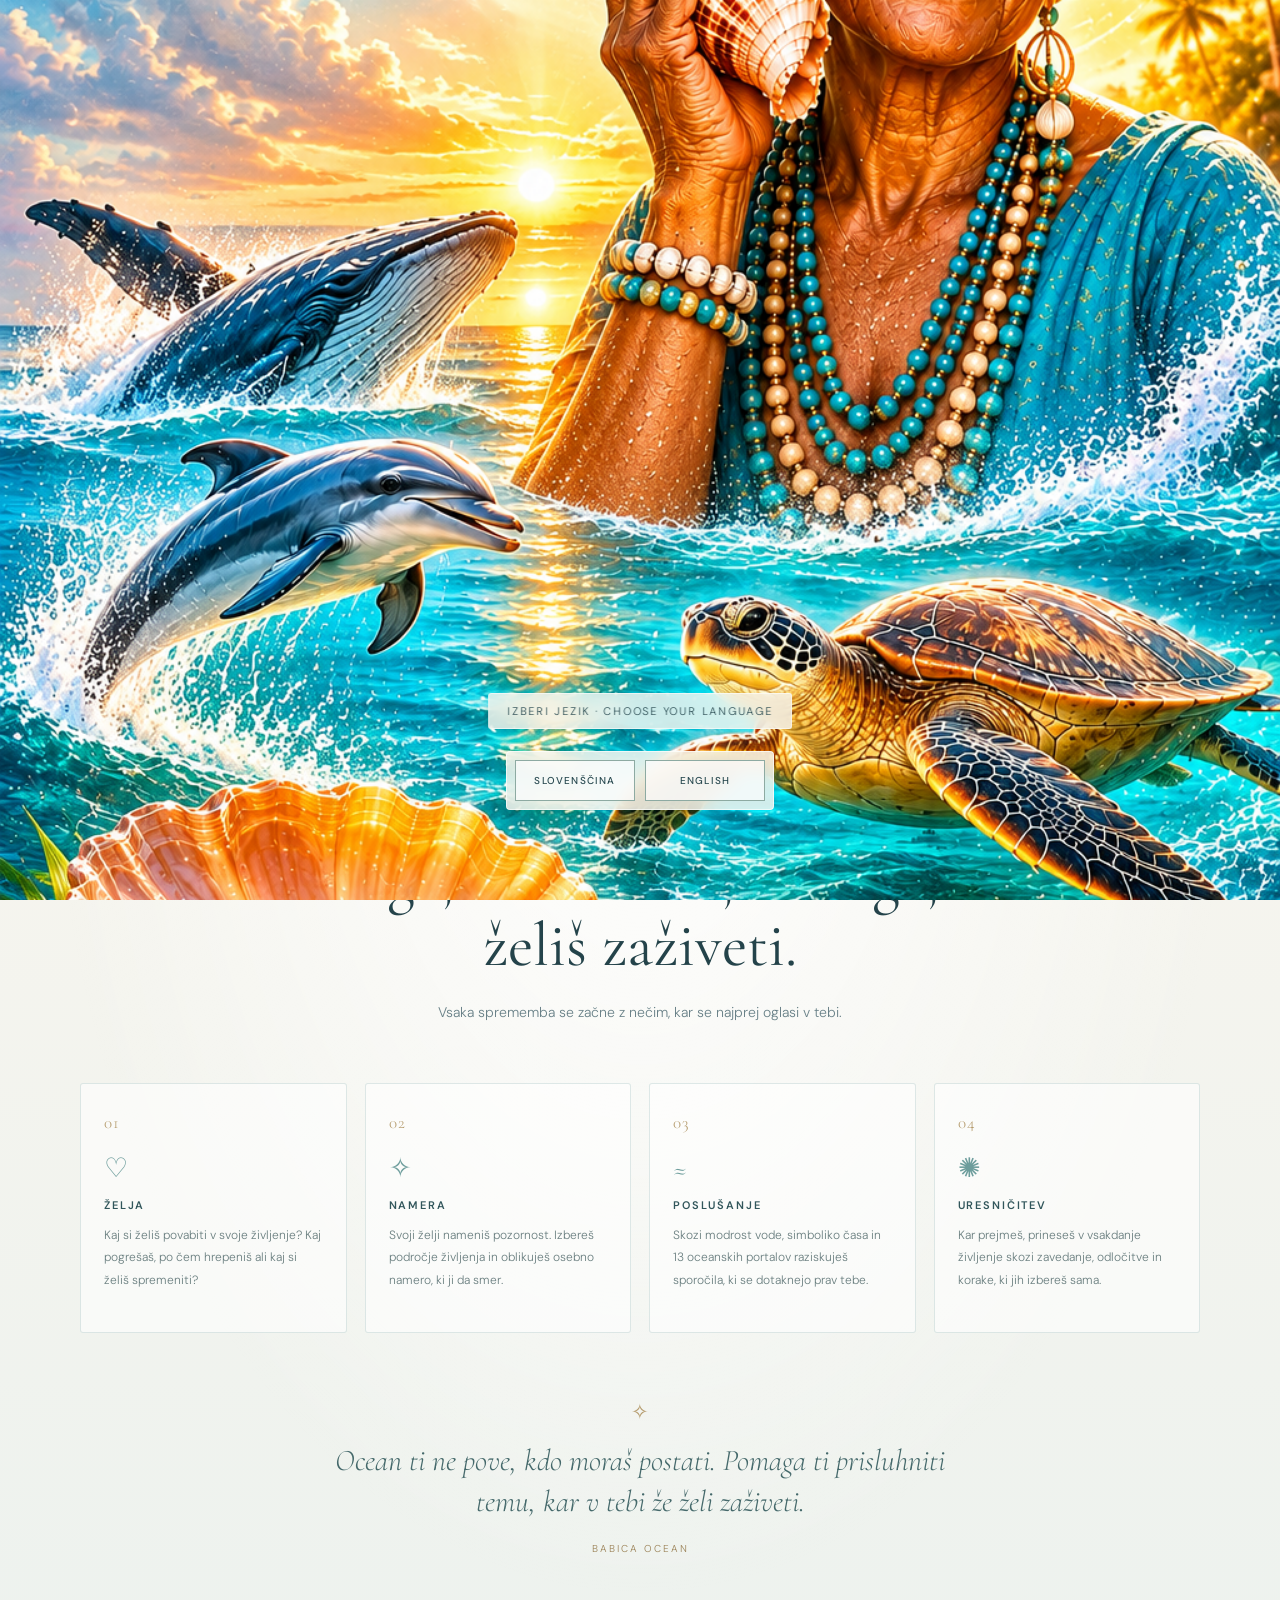
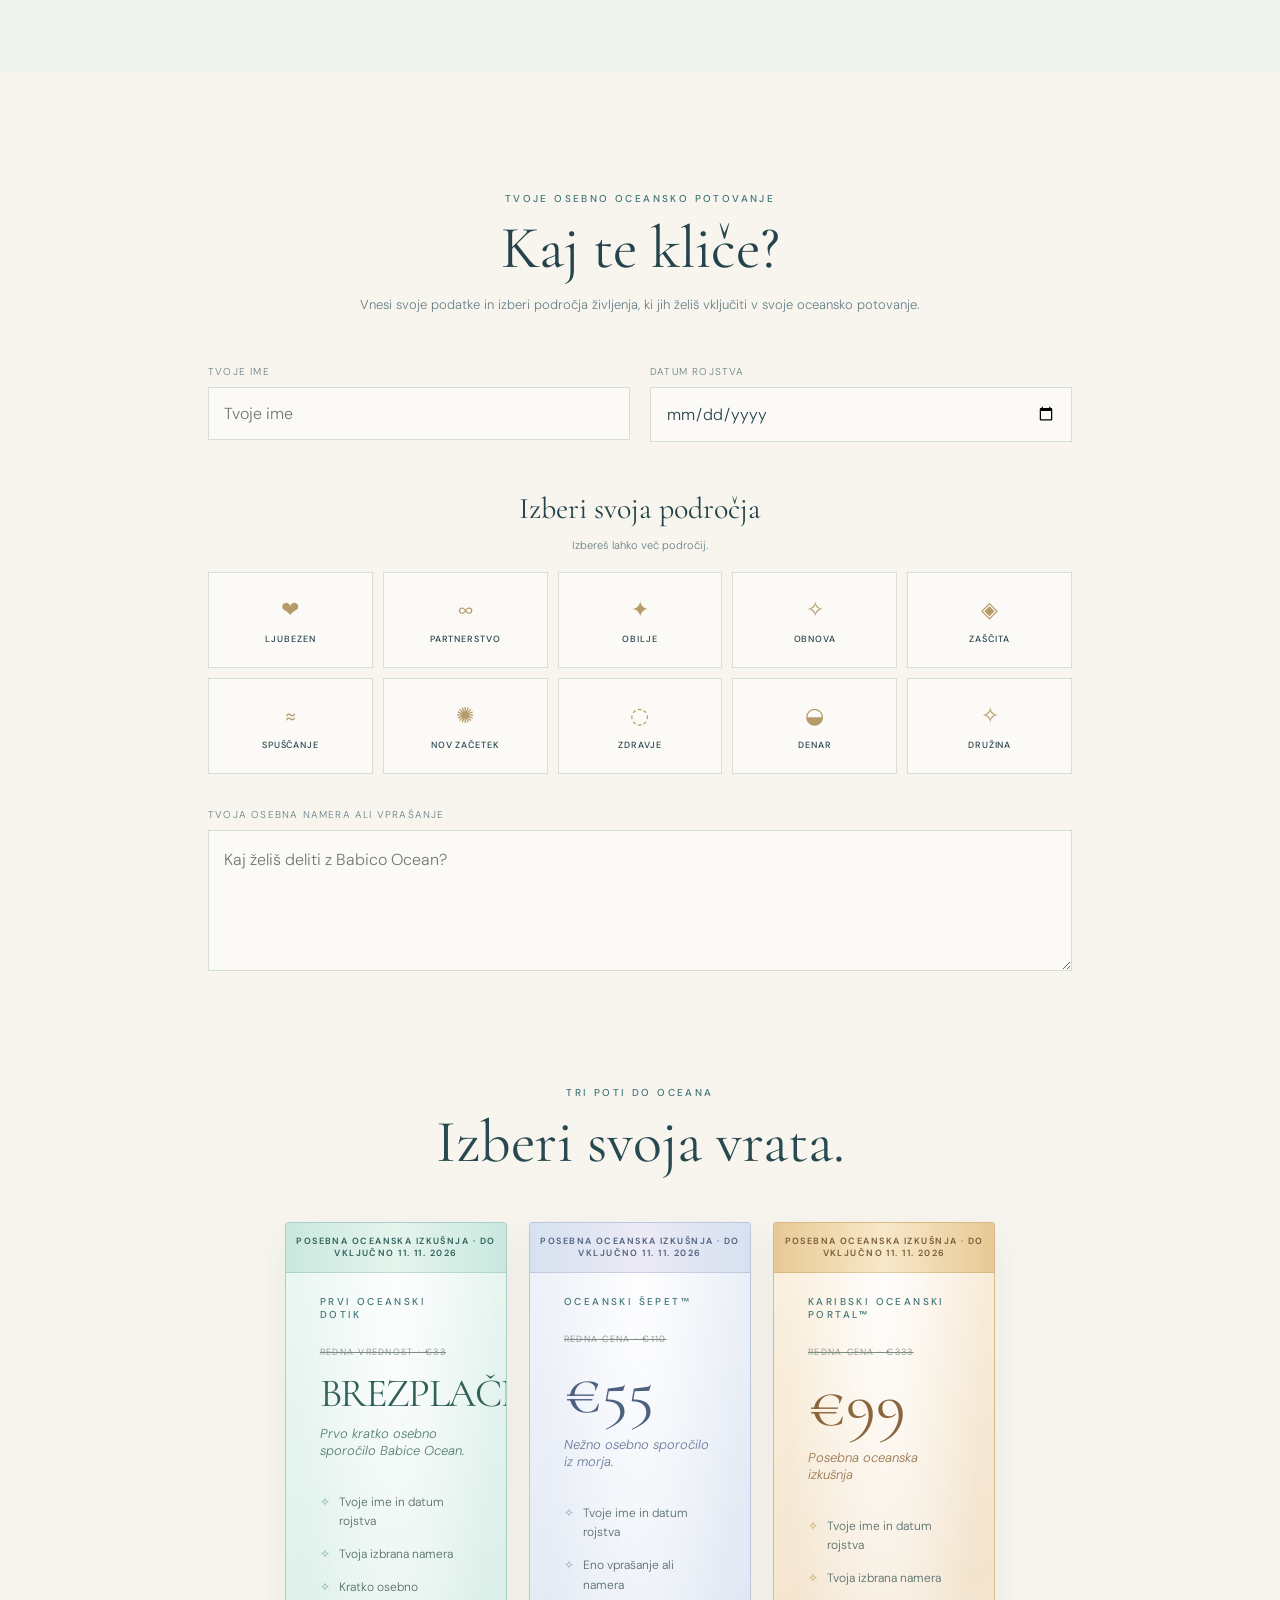
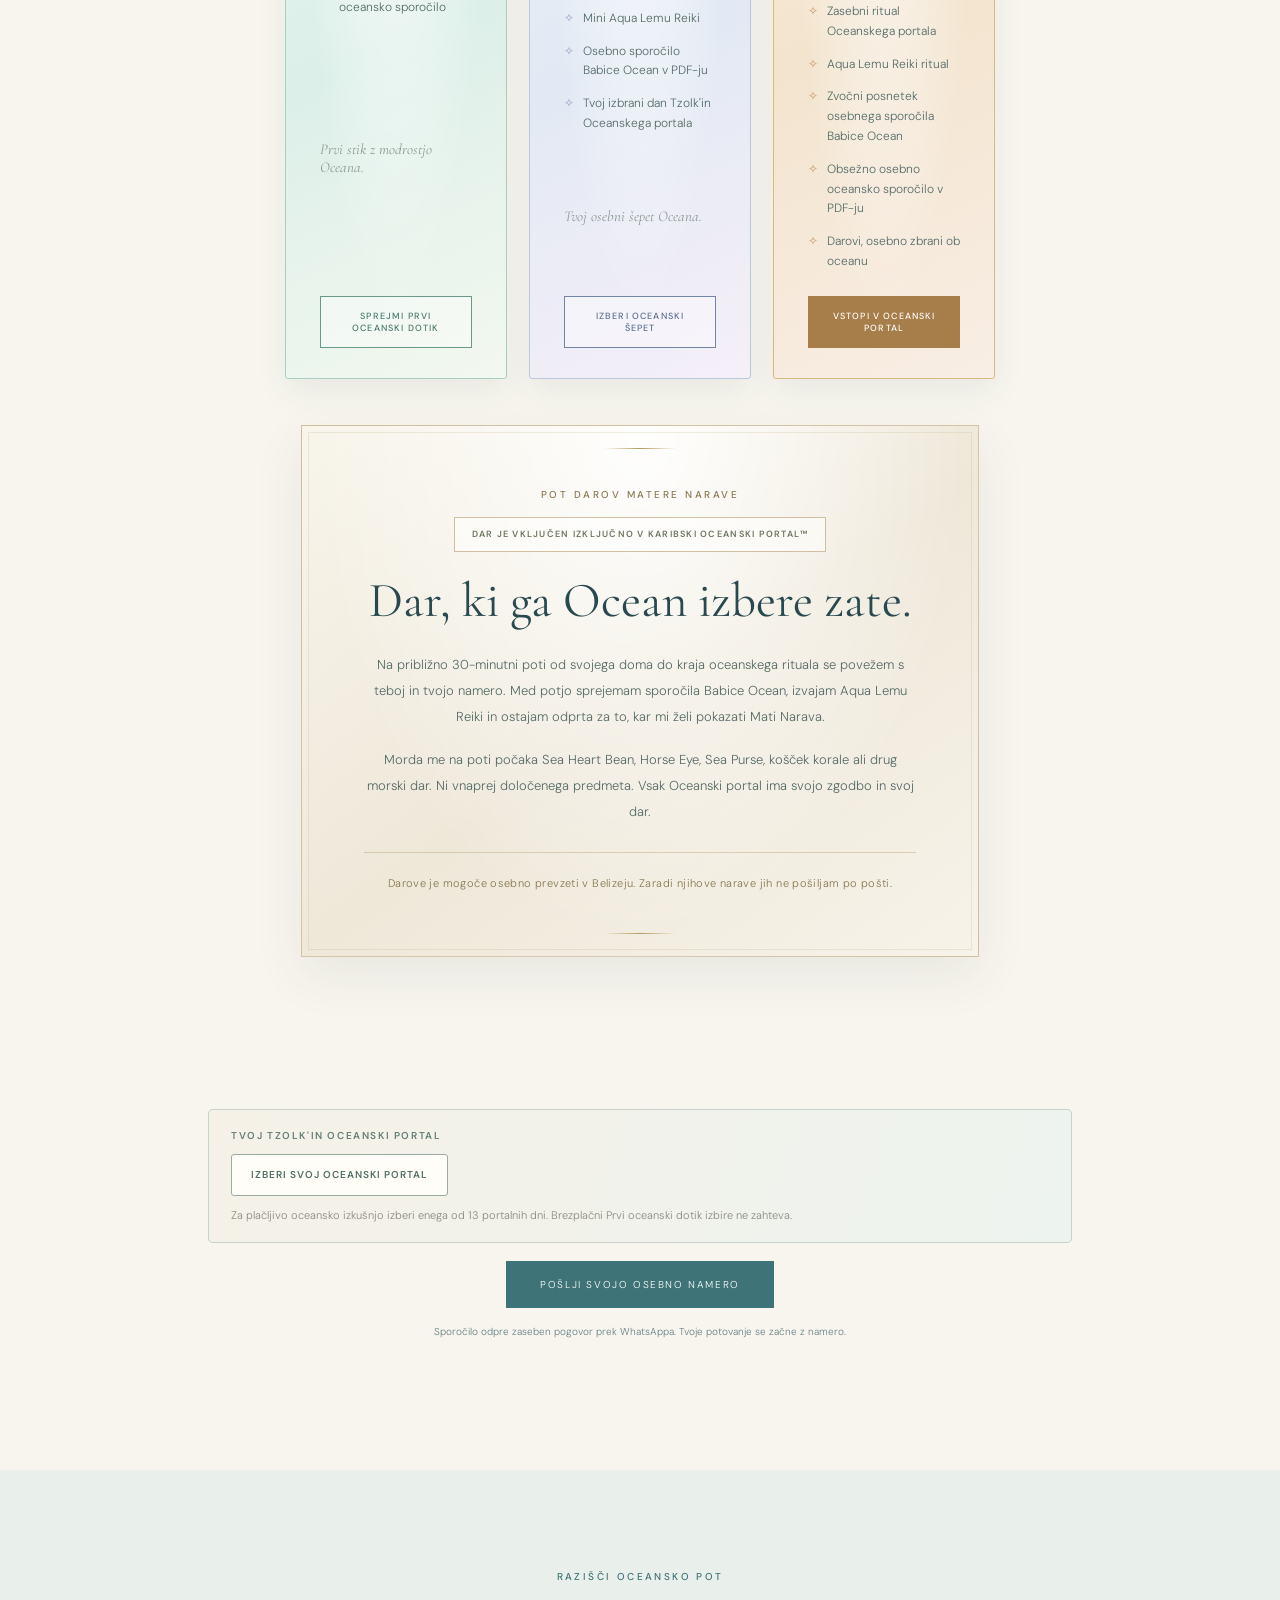
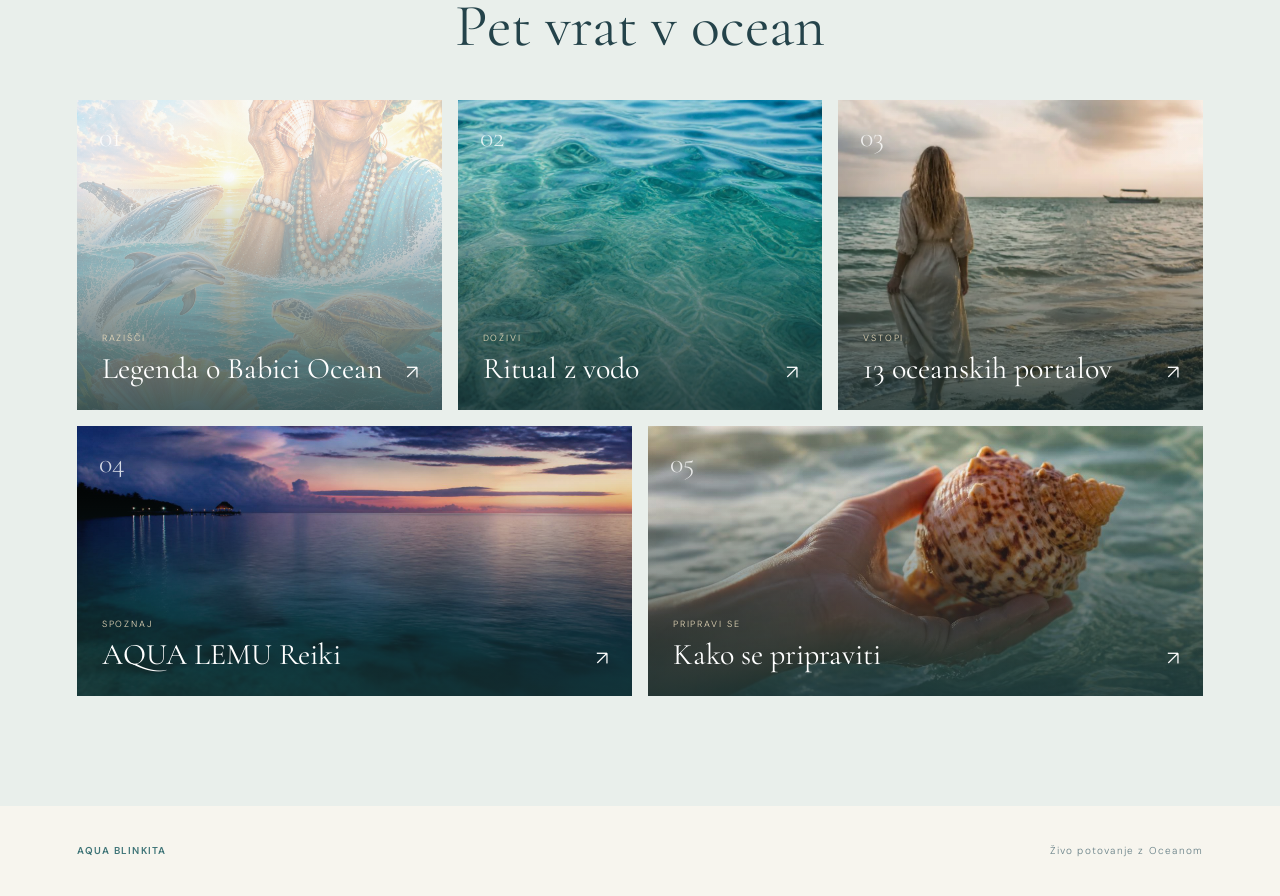
==== commit 569836d8: "Fix Slovene ocean pages and preparation page" ====
--- a/public/index.html
+++ b/public/index.html
@@ -226,7 +226,7 @@
         <div class="portal-picker" id="portalPicker">
           <p class="portal-picker-title" data-i18n="portalPickerTitle">TVOJ TZOLK'IN OCEANSKI PORTAL</p>
           <button type="button" class="portal-picker-button" id="choosePortal">IZBERI SVOJ OCEANSKI PORTAL</button>
-          <p class="portal-picker-status" id="selectedPortalDisplay" aria-live="polite">Izbira je neobvezna. Lahko nadaljuješ tudi brez nje.</p>
+          <p class="portal-picker-status" id="selectedPortalDisplay" aria-live="polite">Za plačljivo oceansko izkušnjo izberi enega od 13 portalnih dni. Brezplačni Prvi oceanski dotik izbire ne zahteva.</p>
         </div>
         <section class="payment-methods" id="paymentMethods" hidden>
           <h3 data-i18n="paymentMethodTitle">Izberi način plačila</h3>
@@ -341,3 +341,4 @@
 
 
 
+
